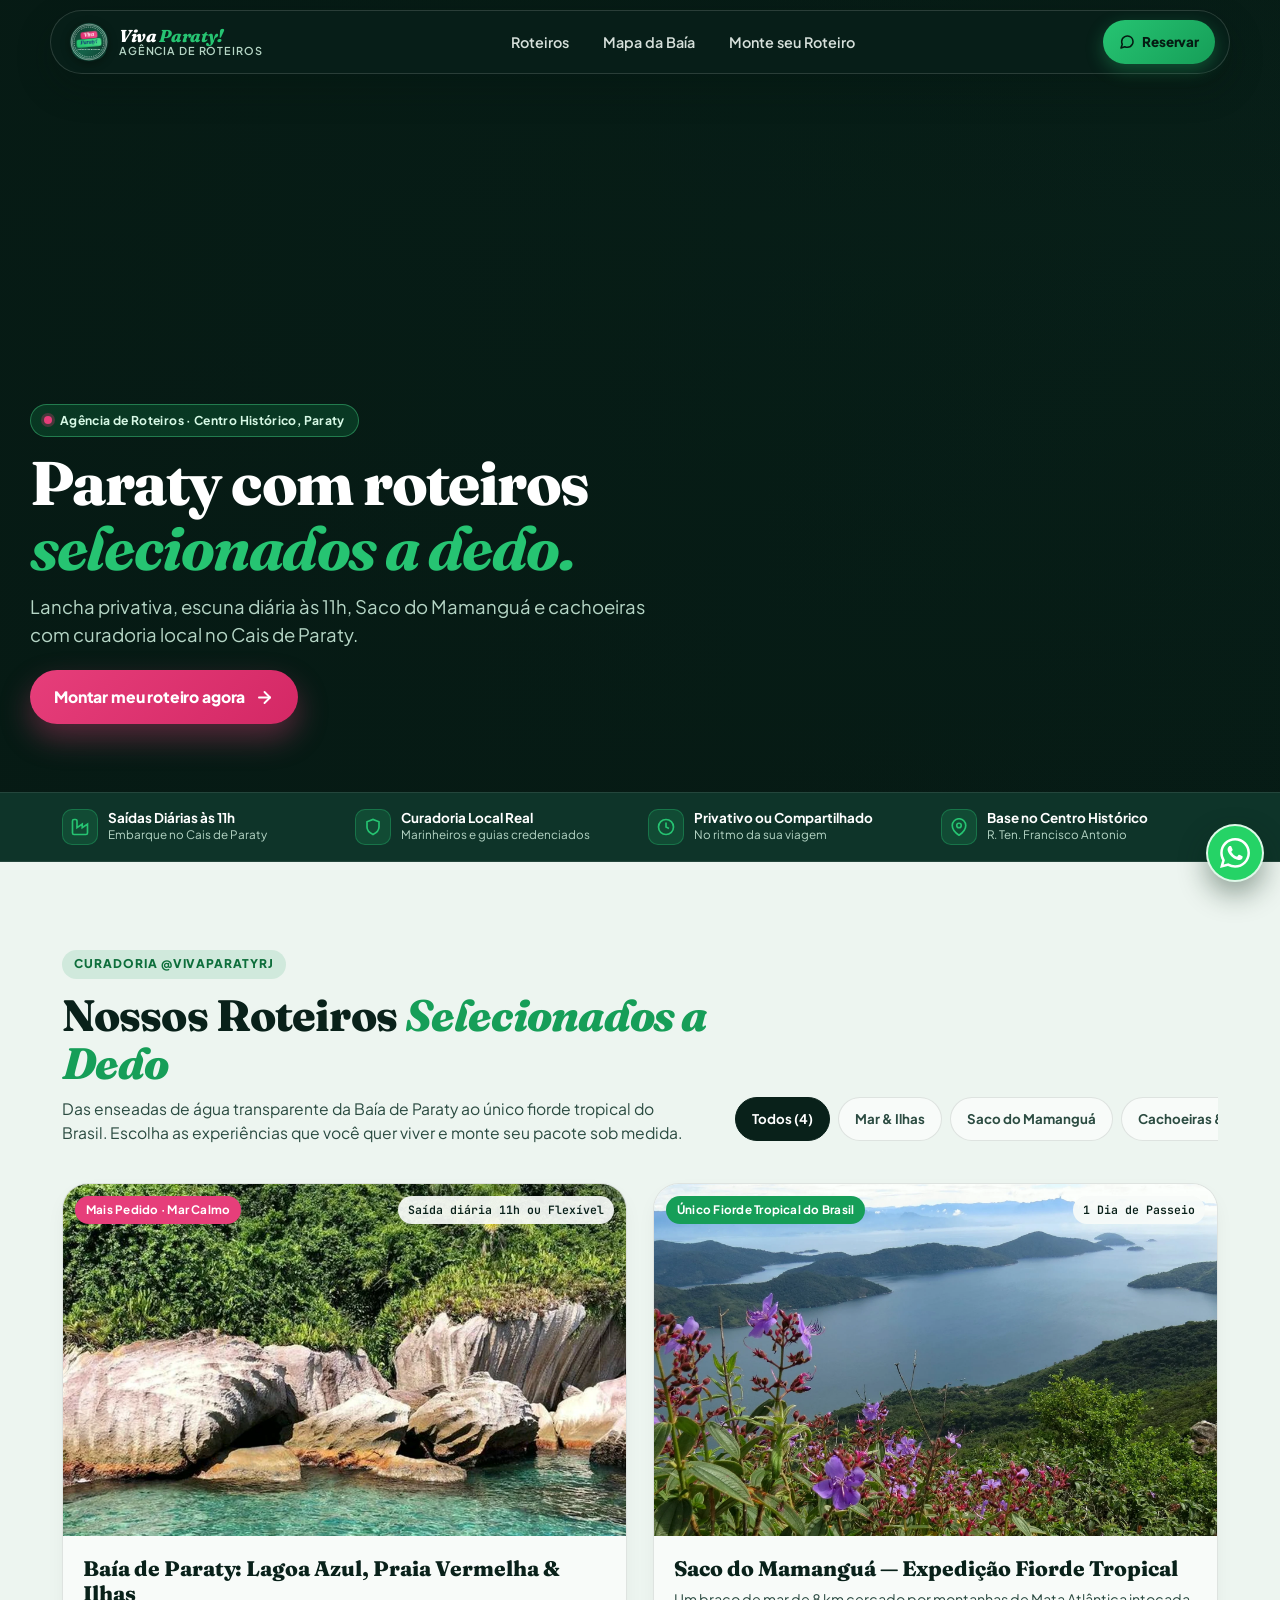
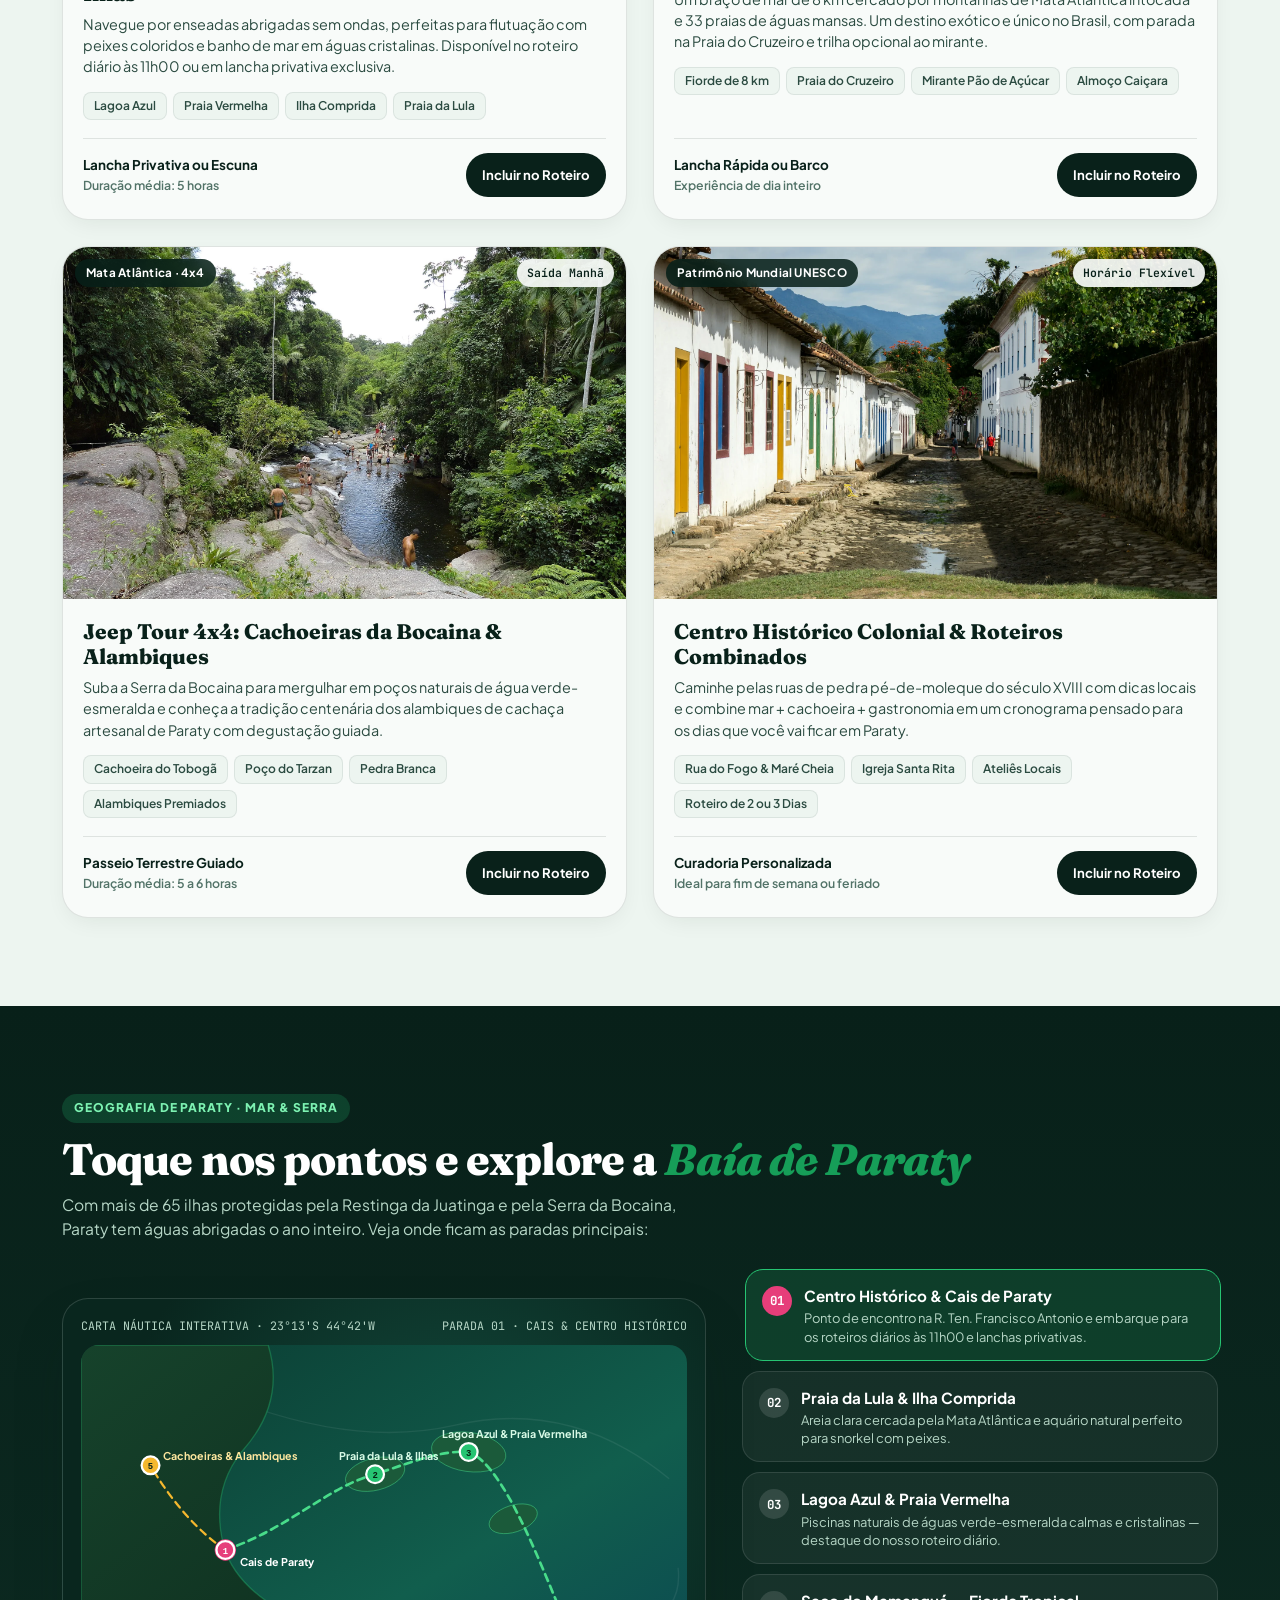
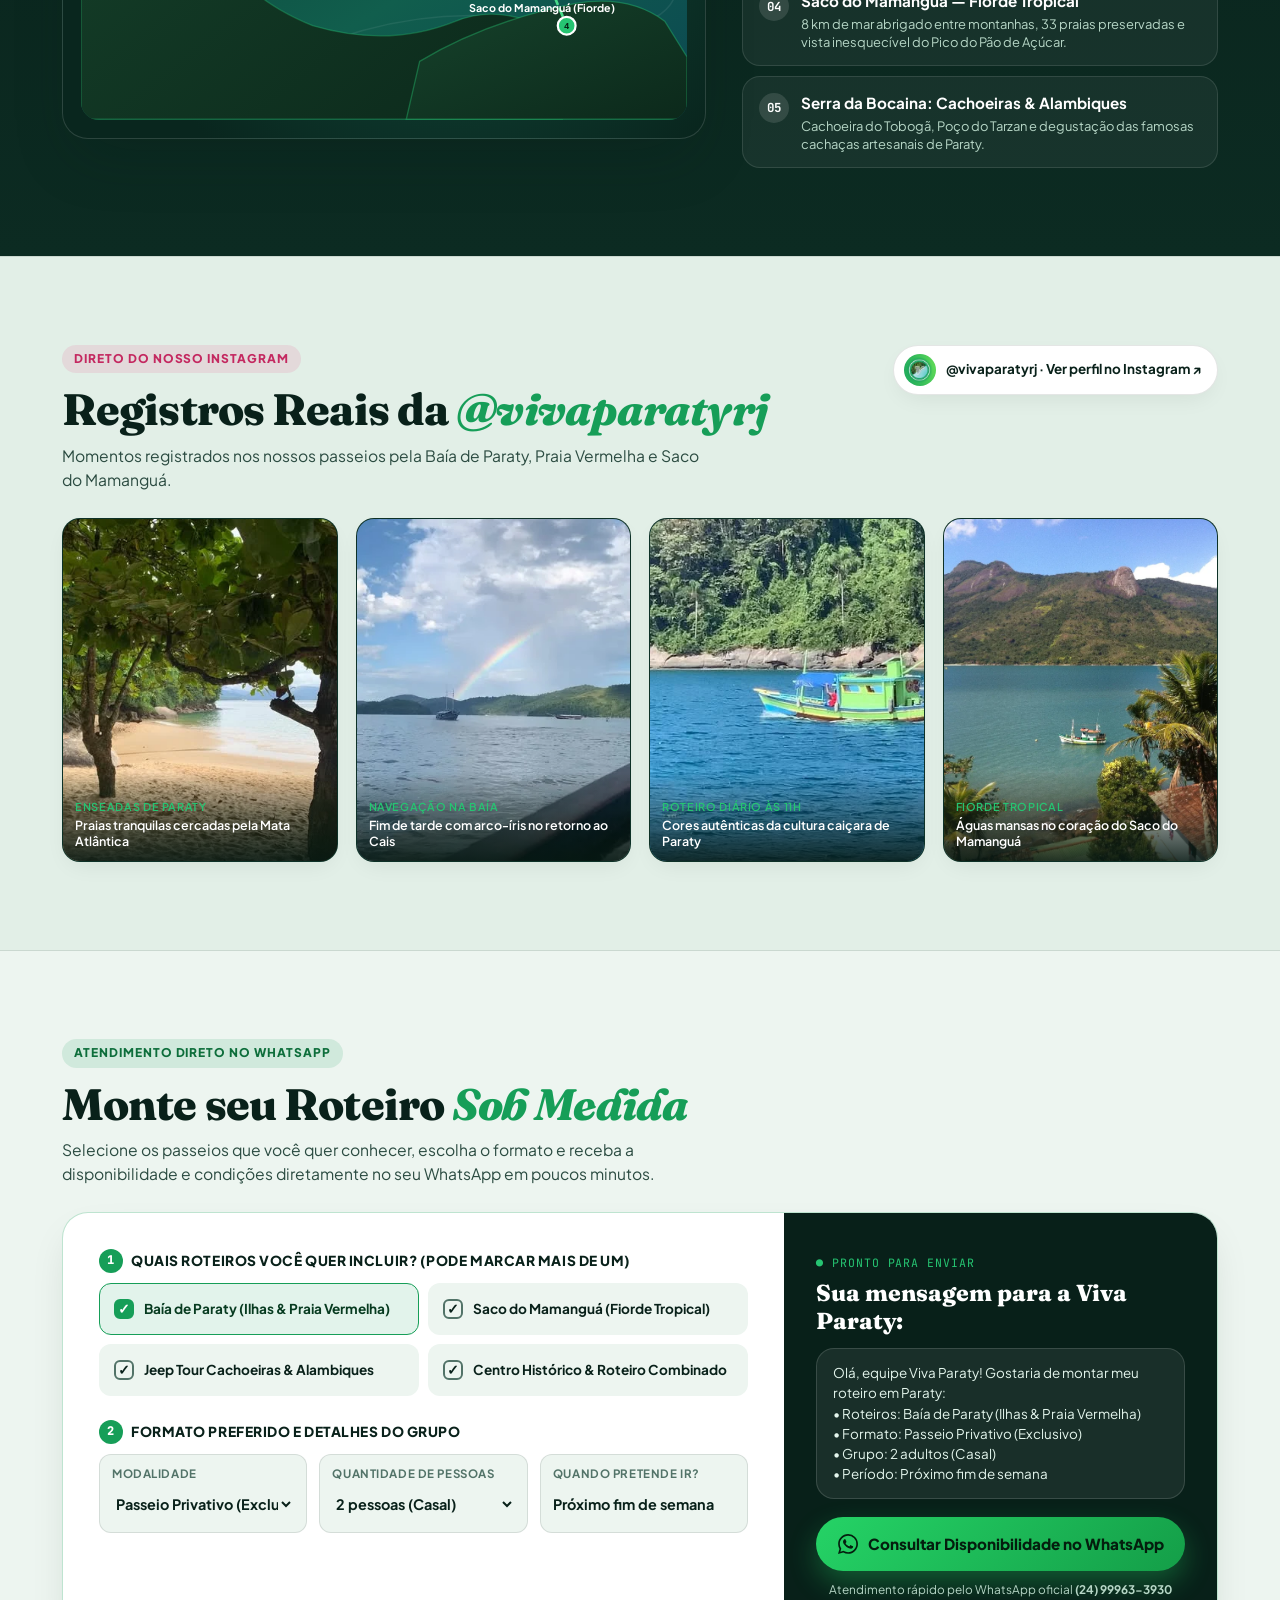
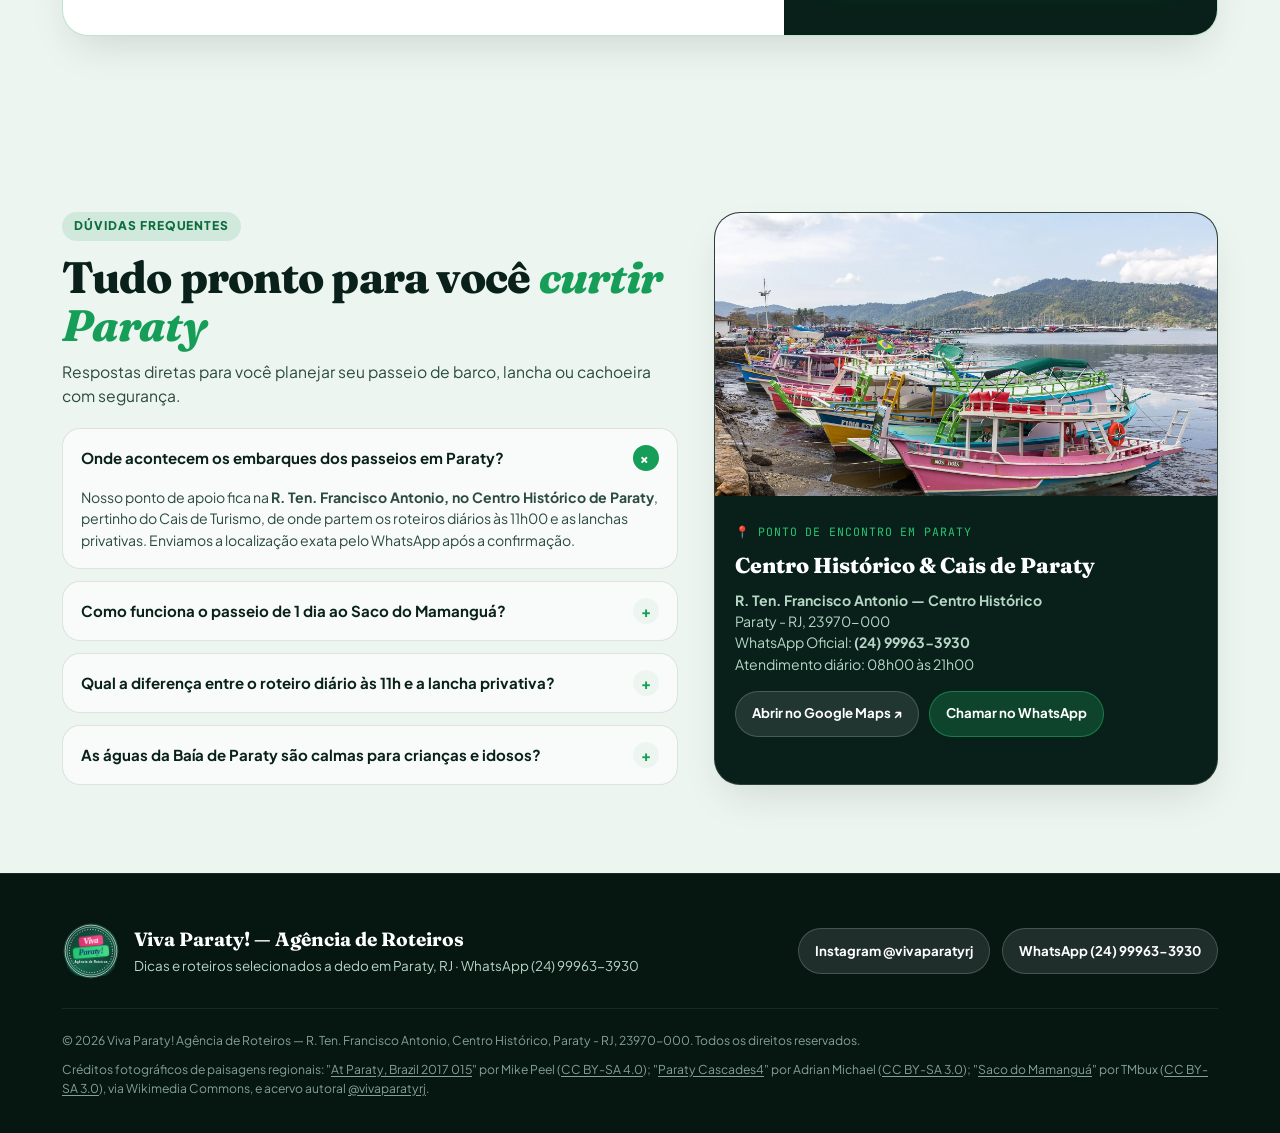
==== index.html @ b5547ebe "feat: site oficial Viva Paraty Agencia de Roteiros mobile-first 4K" ====
<!DOCTYPE html>
<html lang="pt-BR">
<head>
  <meta charset="UTF-8" />
  <meta name="viewport" content="width=device-width, initial-scale=1.0, viewport-fit=cover" />
  <meta name="theme-color" content="#0A241D" />
  <meta name="color-scheme" content="light" />
  <meta name="format-detection" content="telephone=no" />

  <title>Viva Paraty! — Agência de Roteiros Selecionados a Dedo em Paraty, RJ</title>
  <meta name="description" content="Roteiros selecionados a dedo em Paraty, RJ: passeio de lancha privativa e escuna na Lagoa Azul e Praia Vermelha, Saco do Mamanguá (Fiorde Tropical), Cachoeiras & Alambiques e Centro Histórico. Reserve pelo WhatsApp (24) 99963-3930." />
  <meta name="robots" content="index, follow, max-image-preview:large, max-snippet:-1, max-video-preview:-1" />
  <link rel="canonical" href="https://viva-paraty.vercel.app/" />

  <!-- Geo Meta -->
  <meta name="geo.region" content="BR-RJ" />
  <meta name="geo.placename" content="Centro Histórico, Paraty - RJ" />
  <meta name="geo.position" content="-23.2182665;-44.7140914" />
  <meta name="ICBM" content="-23.2182665, -44.7140914" />

  <!-- Open Graph / WhatsApp Preview -->
  <meta property="og:type" content="website" />
  <meta property="og:locale" content="pt_BR" />
  <meta property="og:site_name" content="Viva Paraty! — Agência de Roteiros" />
  <meta property="og:title" content="Viva Paraty! — Roteiros Selecionados a Dedo em Paraty, RJ" />
  <meta property="og:description" content="Passeios de Lancha & Escuna na Baía de Paraty, Saco do Mamanguá (Fiorde Tropical), Cachoeiras & Alambiques e Centro Histórico. Monte seu roteiro pelo WhatsApp (24) 99963-3930." />
  <meta property="og:url" content="https://viva-paraty.vercel.app/" />
  <meta property="og:image" content="https://viva-paraty.vercel.app/img/og-viva-paraty.jpg" />
  <meta property="og:image:width" content="1200" />
  <meta property="og:image:height" content="630" />
  <meta property="og:image:alt" content="Viva Paraty! Agência de Roteiros na Baía de Paraty e Saco do Mamanguá" />

  <!-- Twitter -->
  <meta name="twitter:card" content="summary_large_image" />
  <meta name="twitter:title" content="Viva Paraty! — Agência de Roteiros em Paraty, RJ" />
  <meta name="twitter:description" content="Lancha privativa, escuna diária às 11h, Saco do Mamanguá e Jeep Tour Cachoeiras & Alambiques em Paraty." />
  <meta name="twitter:image" content="https://viva-paraty.vercel.app/img/og-viva-paraty.jpg" />

  <!-- Icons & Manifest -->
  <link rel="icon" type="image/svg+xml" href="img/favicon.svg" />
  <link rel="apple-touch-icon" sizes="180x180" href="img/apple-touch-icon.png" />
  <link rel="manifest" href="site.webmanifest" />

  <!-- Preload Hero Image -->
  <link rel="preload" as="image" href="img/hero-baia-paraty-m.webp" media="(max-width: 768px)" fetchpriority="high" />
  <link rel="preload" as="image" href="img/hero-baia-paraty-4k.webp" media="(min-width: 769px)" fetchpriority="high" />

  <!-- Google Fonts: Fraunces + Plus Jakarta Sans + JetBrains Mono -->
  <link rel="preconnect" href="https://fonts.googleapis.com" />
  <link rel="preconnect" href="https://fonts.gstatic.com" crossorigin />
  <link href="https://fonts.googleapis.com/css2?family=Fraunces:ital,opsz,wght@0,9..144,600;0,9..144,700;0,9..144,800;1,9..144,600;1,9..144,700&family=JetBrains+Mono:wght@500;600&family=Plus+Jakarta+Sans:wght@400;500;600;700;800&display=swap" rel="stylesheet" />

  <!-- Schema.org JSON-LD (@graph) -->
  <script type="application/ld+json">
  {
    "@context": "https://schema.org",
    "@graph": [
      {
        "@type": ["TravelAgency", "LocalBusiness"],
        "@id": "https://viva-paraty.vercel.app/#agency",
        "name": "Viva Paraty! — Agência de Roteiros",
        "alternateName": ["Agência Viva Paraty", "Viva Paraty RJ"],
        "description": "Agência receptiva de turismo em Paraty - RJ com dicas e roteiros selecionados a dedo: passeios de lancha privativa e escuna pela Baía de Paraty (Lagoa Azul, Praia Vermelha, Ilha Comprida, Praia da Lula), Saco do Mamanguá (Fiorde Tropical), Jeep Tour Cachoeiras & Alambiques e Centro Histórico.",
        "url": "https://viva-paraty.vercel.app/",
        "telephone": "+55-24-99963-3930",
        "image": [
          "https://viva-paraty.vercel.app/img/og-viva-paraty.jpg",
          "https://viva-paraty.vercel.app/img/hero-baia-paraty-4k.jpg",
          "https://viva-paraty.vercel.app/img/roteiro-saco-do-mamangua.jpg"
        ],
        "logo": "https://viva-paraty.vercel.app/img/logo-viva-paraty.svg",
        "address": {
          "@type": "PostalAddress",
          "streetAddress": "R. Ten. Francisco Antonio - Centro Histórico",
          "addressLocality": "Paraty",
          "addressRegion": "RJ",
          "postalCode": "23970-000",
          "addressCountry": "BR"
        },
        "geo": {
          "@type": "GeoCoordinates",
          "latitude": -23.2182665,
          "longitude": -44.7140914
        },
        "hasMap": "https://www.google.com/maps/search/?api=1&query=-23.2182665,-44.7140914&query_place_id=ChIJFwX-hSRtnQARQyeLQd-CUfY",
        "sameAs": [
          "https://www.instagram.com/vivaparatyrj/",
          "https://wa.me/5524999633930"
        ],
        "areaServed": {
          "@type": "City",
          "name": "Paraty",
          "containedInPlace": {
            "@type": "State",
            "name": "Rio de Janeiro"
          }
        },
        "openingHoursSpecification": [
          {
            "@type": "OpeningHoursSpecification",
            "dayOfWeek": ["Monday", "Tuesday", "Wednesday", "Thursday", "Friday", "Saturday", "Sunday"],
            "opens": "08:00",
            "closes": "21:00"
          }
        ],
        "contactPoint": {
          "@type": "ContactPoint",
          "telephone": "+55-24-99963-3930",
          "contactType": "reservations",
          "availableLanguage": ["Portuguese", "English", "Spanish"]
        }
      },
      {
        "@type": "ItemList",
        "@id": "https://viva-paraty.vercel.app/#roteiros",
        "name": "Roteiros Selecionados a Dedo em Paraty",
        "itemListElement": [
          {
            "@type": "ListItem",
            "position": 1,
            "item": {
              "@type": "TouristTrip",
              "name": "Baía de Paraty: Ilhas, Lagoa Azul & Praia Vermelha (Lancha ou Escuna)",
              "description": "Passeio náutico pelas águas verde-esmeralda da Baía de Paraty com paradas na Lagoa Azul, Praia Vermelha, Ilha Comprida e Praia da Lula. Opção de roteiro diário às 11h ou lancha privativa.",
              "touristType": ["Casais", "Famílias", "Grupos de Amigos"],
              "provider": { "@id": "https://viva-paraty.vercel.app/#agency" }
            }
          },
          {
            "@type": "ListItem",
            "position": 2,
            "item": {
              "@type": "TouristTrip",
              "name": "Saco do Mamanguá — 1 Dia no Único Fiorde Tropical do Brasil",
              "description": "Expedição de 1 dia pelo Saco do Mamanguá, braço de mar de 8 km cercado pela Mata Atlântica preservada, 33 praias calmas, Praia do Cruzeiro e trilha opcional ao Pico do Pão de Açúcar.",
              "touristType": ["Aventureiros", "Casais", "Amantes da Natureza"],
              "provider": { "@id": "https://viva-paraty.vercel.app/#agency" }
            }
          },
          {
            "@type": "ListItem",
            "position": 3,
            "item": {
              "@type": "TouristTrip",
              "name": "Jeep Tour 4x4: Cachoeiras da Serra da Bocaina & Alambiques",
              "description": "Roteiro terrestre por cachoeiras de águas cristalinas (Tobogã, Poço do Tarzan e Pedra Branca) combinado com degustação de cachaças artesanais premiadas nos alambiques tradicionais de Paraty.",
              "touristType": ["Famílias", "Casais", "Grupos"],
              "provider": { "@id": "https://viva-paraty.vercel.app/#agency" }
            }
          },
          {
            "@type": "ListItem",
            "position": 4,
            "item": {
              "@type": "TouristTrip",
              "name": "Centro Histórico Colonial & Roteiro Combinado Sob Medida",
              "description": "Imersão pelas ruas de pedra pé-de-moleque do século XVIII (Patrimônio Mundial UNESCO) e curadoria personalizada combinando mar, fiorde e cachoeiras durante a sua estadia.",
              "touristType": ["Cultura", "Famílias", "Casais"],
              "provider": { "@id": "https://viva-paraty.vercel.app/#agency" }
            }
          }
        ]
      },
      {
        "@type": "FAQPage",
        "@id": "https://viva-paraty.vercel.app/#faq",
        "mainEntity": [
          {
            "@type": "Question",
            "name": "Onde acontecem os embarques dos passeios em Paraty?",
            "acceptedAnswer": {
              "@type": "Answer",
              "text": "Nosso ponto de apoio fica na R. Ten. Francisco Antonio, no Centro Histórico de Paraty, a poucos passos do Cais de Turismo, de onde partem os passeios diários de escuna (saída às 11h00) e as lanchas privativas."
            }
          },
          {
            "@type": "Question",
            "name": "Como funciona o passeio de 1 dia ao Saco do Mamanguá?",
            "acceptedAnswer": {
              "@type": "Answer",
              "text": "O Saco do Mamanguá é o único fiorde tropical do Brasil, com 8 km de águas abrigadas entre montanhas de Mata Atlântica. Organizamos o roteiro de 1 dia com travessia náutica, paradas para banho em praias de água cristalina e opção de subida guiada ao Mirante do Pico do Pão de Açúcar."
            }
          },
          {
            "@type": "Question",
            "name": "Qual a diferença entre passeio compartilhado e lancha privativa?",
            "acceptedAnswer": {
              "@type": "Answer",
              "text": "No roteiro diário compartilhado (saída às 11h00), você navega com ótimo custo-benefício visitando praias como Praia Vermelha, Lagoa Azul e Praia da Lula. Na lancha privativa, o barco é exclusivo da sua família ou turma, com horário flexível e escolha livre do tempo em cada ilha."
            }
          },
          {
            "@type": "Question",
            "name": "Como faço para montar meu roteiro e reservar com a Viva Paraty?",
            "acceptedAnswer": {
              "@type": "Answer",
              "text": "Basta selecionar os passeios desejados no planejador desta página, indicar se prefere formato privativo ou compartilhado, informar o número de pessoas e enviar direto para nosso WhatsApp oficial (24) 99963-3930."
            }
          }
        ]
      }
    ]
  }
  </script>

  <style>
    :root {
      /* Brand Palette extracted from @vivaparatyrj official identity + Paraty Atlantic Forest & Emerald Bay */
      --bg-mist: #EDF5F0;
      --bg-sand: #E2EFE7;
      --bg-card: #F8FBF9;
      --bg-forest-deep: #082019;
      --bg-forest-mid: #0E3429;
      --bg-bay-navy: #132C68;

      --ink-primary: #09211A;
      --ink-secondary: #2B4B41;
      --ink-muted: #527368;
      --ink-on-dark: #F3FAF6;
      --ink-on-dark-muted: #B6D6C6;

      --viva-emerald: #169E58;
      --viva-emerald-bright: #26C472;
      --viva-emerald-soft: rgba(22, 158, 88, 0.13);
      --viva-magenta: #E63E7A;
      --viva-magenta-dark: #C42860;
      --viva-magenta-soft: rgba(230, 62, 122, 0.12);
      --viva-navy: #153278;
      --viva-gold: #F5B82E;

      --border-soft: rgba(9, 33, 26, 0.11);
      --border-strong: rgba(22, 158, 88, 0.28);
      --border-dark: rgba(255, 255, 255, 0.14);

      --shadow-sm: 0 8px 24px -8px rgba(8, 32, 25, 0.09);
      --shadow-md: 0 18px 42px -12px rgba(8, 32, 25, 0.15);
      --shadow-lg: 0 26px 60px -15px rgba(8, 32, 25, 0.26);

      --radius-sm: 12px;
      --radius-md: 18px;
      --radius-lg: 26px;
      --radius-pill: 999px;

      --font-display: 'Fraunces', Georgia, serif;
      --font-sans: 'Plus Jakarta Sans', -apple-system, BlinkMacSystemFont, sans-serif;
      --font-mono: 'JetBrains Mono', monospace;
    }

    *, *::before, *::after {
      box-sizing: border-box;
      margin: 0;
      padding: 0;
    }

    html {
      scroll-behavior: smooth;
      -webkit-text-size-adjust: 100%;
      overflow-x: hidden;
      background-color: var(--bg-mist);
      color: var(--ink-primary);
      font-family: var(--font-sans);
    }

    body {
      overflow-x: hidden;
      background-color: var(--bg-mist);
      color: var(--ink-primary);
      line-height: 1.55;
      -webkit-font-smoothing: antialiased;
      position: relative;
    }

    img, picture, svg {
      display: block;
      max-width: 100%;
      height: auto;
    }

    a {
      color: inherit;
      text-decoration: none;
    }

    button, input, select {
      font: inherit;
      color: inherit;
      border: none;
      background: none;
    }

    button {
      cursor: pointer;
      touch-action: manipulation;
    }

    .container {
      width: 100%;
      max-width: 1220px;
      margin: 0 auto;
      padding: 0 18px;
    }

    @media (min-width: 768px) {
      .container {
        padding: 0 32px;
      }
    }

    /* ==========================================================================
       TOP NAVBAR (Smart Auto-Hide on Scroll Down)
       ========================================================================== */
    .site-header {
      position: fixed;
      top: 10px;
      left: 0;
      right: 0;
      z-index: 90;
      padding: 0 12px;
      transition: transform 0.36s cubic-bezier(0.22, 1, 0.36, 1), opacity 0.28s ease;
      will-change: transform;
    }

    .site-header.nav-hidden {
      transform: translateY(-150%);
    }

    .nav-bar {
      max-width: 1180px;
      margin: 0 auto;
      height: 60px;
      padding: 0 12px 0 14px;
      border-radius: var(--radius-pill);
      background: rgba(8, 32, 25, 0.90);
      backdrop-filter: blur(14px);
      -webkit-backdrop-filter: blur(14px);
      border: 1px solid rgba(255, 255, 255, 0.14);
      box-shadow: 0 14px 34px rgba(5, 20, 15, 0.28);
      display: flex;
      align-items: center;
      justify-content: space-between;
      gap: 10px;
    }

    .nav-brand {
      display: inline-flex;
      align-items: center;
      gap: 10px;
      min-height: 44px;
      flex-shrink: 0;
    }

    .nav-brand-logo {
      width: 40px;
      height: 40px;
      border-radius: 50%;
      flex-shrink: 0;
      box-shadow: 0 2px 8px rgba(0, 0, 0, 0.3);
    }

    .nav-brand-text {
      display: flex;
      flex-direction: column;
      line-height: 1.05;
    }

    .nav-brand-title {
      font-family: var(--font-display);
      font-weight: 800;
      font-style: italic;
      font-size: 1.08rem;
      color: #FFFFFF;
      letter-spacing: -0.02em;
    }

    .nav-brand-title span {
      color: var(--viva-emerald-bright);
    }

    .nav-brand-sub {
      font-size: 0.68rem;
      font-weight: 600;
      text-transform: uppercase;
      letter-spacing: 0.08em;
      color: var(--ink-on-dark-muted);
    }

    .nav-links {
      display: none;
      align-items: center;
      gap: 26px;
      list-style: none;
    }

    .nav-links a {
      font-size: 0.9rem;
      font-weight: 600;
      color: rgba(243, 250, 246, 0.88);
      padding: 10px 4px;
      min-height: 44px;
      display: inline-flex;
      align-items: center;
      transition: color 0.2s ease;
    }

    .nav-links a:hover {
      color: var(--viva-emerald-bright);
    }

    .nav-cta {
      display: inline-flex;
      align-items: center;
      justify-content: center;
      gap: 7px;
      min-height: 44px;
      padding: 0 16px;
      border-radius: var(--radius-pill);
      background: linear-gradient(135deg, var(--viva-emerald-bright) 0%, var(--viva-emerald) 100%);
      color: #051B12;
      font-weight: 800;
      font-size: 0.84rem;
      letter-spacing: -0.01em;
      white-space: nowrap;
      box-shadow: 0 6px 18px rgba(38, 196, 114, 0.32);
      transition: transform 0.2s ease, box-shadow 0.2s ease;
    }

    .nav-cta:hover {
      transform: translateY(-1px);
      box-shadow: 0 10px 22px rgba(38, 196, 114, 0.44);
    }

    .nav-cta svg {
      width: 16px;
      height: 16px;
      flex-shrink: 0;
    }

    @media (min-width: 820px) {
      .nav-links {
        display: flex;
      }
      .nav-bar {
        height: 64px;
        padding: 0 14px 0 18px;
      }
    }

    /* ==========================================================================
       1ST FOLD — HERO (Mobile: Photo on Top, Clean Text Below | Desktop: Full-Bleed)
       ========================================================================== */
    .hero {
      position: relative;
      background: var(--bg-forest-deep);
      color: var(--ink-on-dark);
      overflow: hidden;
    }

    .hero-media {
      position: relative;
      width: 100%;
      height: 54svh;
      min-height: 330px;
      max-height: 480px;
      overflow: hidden;
    }

    .hero-media picture,
    .hero-media img {
      width: 100%;
      height: 100%;
      object-fit: cover;
      object-position: center 48%;
    }

    /* Subtle gradient transition from photo into deep forest canvas on mobile */
    .hero-media::after {
      content: "";
      position: absolute;
      inset: 0;
      background:
        linear-gradient(180deg, rgba(8, 32, 25, 0.45) 0%, rgba(8, 32, 25, 0.0) 32%, rgba(8, 32, 25, 0.15) 68%, var(--bg-forest-deep) 100%);
      pointer-events: none;
    }

    .hero-body {
      position: relative;
      z-index: 2;
      padding: 6px 0 38px;
      margin-top: -22px;
    }

    .hero-content {
      max-width: 650px;
    }

    .hero-badge {
      display: inline-flex;
      align-items: center;
      gap: 8px;
      padding: 6px 13px;
      border-radius: var(--radius-pill);
      background: rgba(22, 158, 88, 0.22);
      border: 1px solid rgba(72, 220, 138, 0.42);
      color: #D7F9E6;
      font-size: 0.76rem;
      font-weight: 700;
      letter-spacing: 0.03em;
      margin-bottom: 14px;
    }

    .hero-badge-dot {
      width: 8px;
      height: 8px;
      border-radius: 50%;
      background: var(--viva-magenta);
      box-shadow: 0 0 0 3px rgba(230, 62, 122, 0.28);
      flex-shrink: 0;
    }

    .hero-title {
      font-family: var(--font-display);
      font-weight: 800;
      font-size: clamp(2.05rem, 6.2vw, 3.85rem);
      line-height: 1.06;
      letter-spacing: -0.025em;
      color: #FFFFFF;
      margin-bottom: 12px;
    }

    .hero-title em {
      font-style: italic;
      color: var(--viva-emerald-bright);
      font-weight: 700;
    }

    .hero-subtitle {
      font-size: clamp(0.97rem, 2.2vw, 1.16rem);
      color: var(--ink-on-dark-muted);
      line-height: 1.48;
      margin-bottom: 22px;
      max-width: 54ch;
    }

    .hero-actions {
      display: flex;
      flex-wrap: wrap;
      align-items: center;
      gap: 12px;
    }

    .btn-primary {
      display: inline-flex;
      align-items: center;
      justify-content: center;
      gap: 10px;
      min-height: 54px;
      padding: 0 24px;
      border-radius: var(--radius-pill);
      background: linear-gradient(135deg, var(--viva-magenta) 0%, #D42865 100%);
      color: #FFFFFF;
      font-weight: 800;
      font-size: 0.98rem;
      letter-spacing: -0.01em;
      box-shadow: 0 14px 30px rgba(230, 62, 122, 0.36);
      transition: transform 0.22s ease, box-shadow 0.22s ease;
      width: 100%;
    }

    .btn-primary:hover {
      transform: translateY(-2px);
      box-shadow: 0 18px 36px rgba(230, 62, 122, 0.48);
    }

    .btn-primary svg {
      width: 19px;
      height: 19px;
      flex-shrink: 0;
    }

    @media (min-width: 520px) {
      .btn-primary {
        width: auto;
      }
    }

    /* Desktop Full-Bleed Hero */
    @media (min-width: 900px) {
      .hero {
        min-height: 88svh;
        display: flex;
        align-items: flex-end;
      }

      .hero-media {
        position: absolute;
        inset: 0;
        height: 100%;
        max-height: none;
      }

      .hero-media::after {
        background:
          linear-gradient(90deg, rgba(6, 26, 20, 0.88) 0%, rgba(6, 26, 20, 0.62) 45%, rgba(6, 26, 20, 0.14) 100%),
          linear-gradient(180deg, rgba(6, 26, 20, 0.42) 0%, rgba(6, 26, 20, 0.0) 28%, rgba(6, 26, 20, 0.72) 100%);
      }

      .hero-body {
        width: 100%;
        margin-top: 0;
        padding: 130px 0 68px;
      }
    }

    /* ==========================================================================
       QUICK TRUST STRIP (Below Fold)
       ========================================================================== */
    .trust-strip {
      background: var(--bg-forest-mid);
      border-top: 1px solid rgba(255, 255, 255, 0.09);
      border-bottom: 1px solid rgba(255, 255, 255, 0.09);
      padding: 16px 0;
      color: var(--ink-on-dark);
    }

    .trust-grid {
      display: grid;
      grid-template-columns: repeat(2, 1fr);
      gap: 12px 16px;
    }

    @media (min-width: 820px) {
      .trust-grid {
        grid-template-columns: repeat(4, 1fr);
      }
    }

    .trust-item {
      display: flex;
      align-items: center;
      gap: 10px;
    }

    .trust-icon {
      width: 36px;
      height: 36px;
      border-radius: 10px;
      background: rgba(38, 196, 114, 0.16);
      border: 1px solid rgba(38, 196, 114, 0.34);
      color: var(--viva-emerald-bright);
      display: inline-flex;
      align-items: center;
      justify-content: center;
      flex-shrink: 0;
    }

    .trust-icon svg {
      width: 18px;
      height: 18px;
    }

    .trust-text strong {
      display: block;
      font-size: 0.84rem;
      font-weight: 700;
      color: #FFFFFF;
      line-height: 1.2;
    }

    .trust-text span {
      display: block;
      font-size: 0.73rem;
      color: var(--ink-on-dark-muted);
    }

    /* ==========================================================================
       SECTION HEADERS & REUSABLE TYPOGRAPHY
       ========================================================================== */
    .section {
      padding: 58px 0;
      position: relative;
    }

    @media (min-width: 820px) {
      .section {
        padding: 88px 0;
      }
    }

    .section-eyebrow {
      display: inline-flex;
      align-items: center;
      gap: 8px;
      padding: 5px 12px;
      border-radius: var(--radius-pill);
      background: var(--viva-emerald-soft);
      color: #0D6E3B;
      font-size: 0.75rem;
      font-weight: 800;
      text-transform: uppercase;
      letter-spacing: 0.08em;
      margin-bottom: 12px;
    }

    .section-eyebrow.magenta {
      background: var(--viva-magenta-soft);
      color: var(--viva-magenta-dark);
    }

    .section-title {
      font-family: var(--font-display);
      font-weight: 800;
      font-size: clamp(1.75rem, 4.4vw, 2.75rem);
      line-height: 1.1;
      letter-spacing: -0.02em;
      color: var(--ink-primary);
      margin-bottom: 10px;
    }

    .section-title em {
      font-style: italic;
      color: var(--viva-emerald);
    }

    .section-lead {
      font-size: 0.98rem;
      color: var(--ink-secondary);
      max-width: 58ch;
      line-height: 1.52;
    }

    /* ==========================================================================
       ROTEIROS SELECIONADOS A DEDO (4 Core Experiences)
       ========================================================================== */
    .tours-header {
      display: flex;
      flex-direction: column;
      gap: 14px;
      margin-bottom: 28px;
    }

    @media (min-width: 820px) {
      .tours-header {
        flex-direction: row;
        align-items: flex-end;
        justify-content: space-between;
        margin-bottom: 38px;
      }
    }

    .tours-filter-bar {
      display: flex;
      gap: 8px;
      overflow-x: auto;
      padding-bottom: 4px;
      scrollbar-width: none;
    }

    .tours-filter-bar::-webkit-scrollbar {
      display: none;
    }

    .filter-chip {
      min-height: 44px;
      padding: 0 16px;
      border-radius: var(--radius-pill);
      background: var(--bg-card);
      border: 1px solid var(--border-soft);
      font-size: 0.83rem;
      font-weight: 700;
      color: var(--ink-secondary);
      white-space: nowrap;
      transition: all 0.2s ease;
    }

    .filter-chip.active,
    .filter-chip:hover {
      background: var(--ink-primary);
      color: #FFFFFF;
      border-color: var(--ink-primary);
    }

    .tours-grid {
      display: grid;
      grid-template-columns: 1fr;
      gap: 22px;
    }

    @media (min-width: 768px) {
      .tours-grid {
        grid-template-columns: repeat(2, 1fr);
        gap: 26px;
      }
    }

    .tour-card {
      background: var(--bg-card);
      border-radius: var(--radius-lg);
      border: 1px solid var(--border-soft);
      box-shadow: var(--shadow-sm);
      overflow: hidden;
      display: flex;
      flex-direction: column;
      transition: transform 0.28s ease, box-shadow 0.28s ease, border-color 0.28s ease;
    }

    .tour-card:hover {
      transform: translateY(-4px);
      box-shadow: var(--shadow-md);
      border-color: var(--border-strong);
    }

    .tour-media {
      position: relative;
      aspect-ratio: 16 / 10;
      overflow: hidden;
      background: var(--bg-forest-mid);
    }

    .tour-media img {
      width: 100%;
      height: 100%;
      object-fit: cover;
      transition: transform 0.6s cubic-bezier(0.22, 1, 0.36, 1);
    }

    .tour-card:hover .tour-media img {
      transform: scale(1.04);
    }

    .tour-pills {
      position: absolute;
      top: 12px;
      left: 12px;
      right: 12px;
      display: flex;
      justify-content: space-between;
      align-items: center;
      gap: 8px;
      pointer-events: none;
    }

    .tour-tag {
      padding: 5px 11px;
      border-radius: var(--radius-pill);
      background: rgba(8, 32, 25, 0.86);
      backdrop-filter: blur(8px);
      color: #FFFFFF;
      font-size: 0.73rem;
      font-weight: 700;
      letter-spacing: 0.02em;
    }

    .tour-tag.highlight {
      background: var(--viva-magenta);
      color: #FFFFFF;
    }

    .tour-tag.emerald {
      background: var(--viva-emerald);
      color: #FFFFFF;
    }

    .tour-time {
      padding: 5px 10px;
      border-radius: var(--radius-pill);
      background: rgba(248, 251, 249, 0.92);
      color: var(--ink-primary);
      font-family: var(--font-mono);
      font-size: 0.72rem;
      font-weight: 600;
    }

    .tour-content {
      padding: 20px 20px 22px;
      display: flex;
      flex-direction: column;
      flex: 1;
    }

    .tour-title {
      font-family: var(--font-display);
      font-size: 1.32rem;
      font-weight: 800;
      line-height: 1.18;
      color: var(--ink-primary);
      margin-bottom: 8px;
    }

    .tour-desc {
      font-size: 0.9rem;
      color: var(--ink-secondary);
      line-height: 1.48;
      margin-bottom: 14px;
    }

    .tour-stops {
      display: flex;
      flex-wrap: wrap;
      gap: 6px;
      margin-bottom: 18px;
      list-style: none;
    }

    .tour-stops li {
      font-size: 0.75rem;
      font-weight: 600;
      padding: 4px 10px;
      border-radius: 8px;
      background: var(--bg-mist);
      color: var(--ink-secondary);
      border: 1px solid rgba(9, 33, 26, 0.08);
    }

    .tour-footer {
      margin-top: auto;
      padding-top: 14px;
      border-top: 1px solid var(--border-soft);
      display: flex;
      align-items: center;
      justify-content: space-between;
      gap: 10px;
    }

    .tour-meta {
      font-size: 0.77rem;
      color: var(--ink-muted);
      font-weight: 600;
    }

    .tour-meta strong {
      display: block;
      color: var(--ink-primary);
      font-size: 0.84rem;
    }

    .btn-tour-select {
      display: inline-flex;
      align-items: center;
      justify-content: center;
      gap: 7px;
      min-height: 44px;
      padding: 0 16px;
      border-radius: var(--radius-pill);
      background: var(--ink-primary);
      color: #FFFFFF;
      font-size: 0.82rem;
      font-weight: 700;
      transition: background 0.2s ease, transform 0.2s ease;
    }

    .btn-tour-select:hover {
      background: var(--viva-emerald);
      transform: translateY(-1px);
    }

    /* ==========================================================================
       INTERACTIVE PARATY ROUTE MAP ("Onde Vamos Navegar e Explorar")
       ========================================================================== */
    .map-section {
      background: linear-gradient(180deg, var(--bg-forest-deep) 0%, #0C2B22 100%);
      color: var(--ink-on-dark);
      overflow: hidden;
    }

    .map-section .section-title {
      color: #FFFFFF;
    }

    .map-section .section-lead {
      color: var(--ink-on-dark-muted);
    }

    .map-layout {
      display: grid;
      grid-template-columns: 1fr;
      gap: 24px;
      margin-top: 28px;
      align-items: center;
    }

    @media (min-width: 920px) {
      .map-layout {
        grid-template-columns: 1.15fr 0.85fr;
        gap: 36px;
      }
    }

    .bay-map-board {
      position: relative;
      background: radial-gradient(circle at 60% 45%, #134C3E 0%, #09261E 75%);
      border-radius: var(--radius-lg);
      border: 1px solid rgba(255, 255, 255, 0.14);
      padding: 18px;
      box-shadow: var(--shadow-lg);
      overflow: hidden;
    }

    .bay-map-top {
      display: flex;
      justify-content: space-between;
      align-items: center;
      margin-bottom: 10px;
      font-family: var(--font-mono);
      font-size: 0.73rem;
      color: var(--ink-on-dark-muted);
    }

    .bay-svg {
      width: 100%;
      height: auto;
      display: block;
      border-radius: var(--radius-md);
    }

    .map-route-path {
      stroke-dasharray: 8 6;
      animation: dashFlow 18s linear infinite;
    }

    @keyframes dashFlow {
      to {
        stroke-dashoffset: -140;
      }
    }

    .map-pin-group {
      cursor: pointer;
      transition: transform 0.25s ease;
    }

    .map-pin-pulse {
      transform-origin: center;
      animation: pinPulse 2.4s ease-out infinite;
    }

    @keyframes pinPulse {
      0% { r: 8px; opacity: 0.75; }
      100% { r: 22px; opacity: 0; }
    }

    .map-stops-list {
      display: grid;
      grid-template-columns: 1fr;
      gap: 10px;
    }

    .map-stop-btn {
      width: 100%;
      text-align: left;
      padding: 14px 16px;
      border-radius: var(--radius-md);
      background: rgba(255, 255, 255, 0.05);
      border: 1px solid rgba(255, 255, 255, 0.11);
      color: var(--ink-on-dark);
      display: flex;
      align-items: flex-start;
      gap: 12px;
      min-height: 56px;
      transition: all 0.22s ease;
    }

    .map-stop-btn.active,
    .map-stop-btn:hover {
      background: rgba(38, 196, 114, 0.16);
      border-color: var(--viva-emerald-bright);
      transform: translateX(3px);
    }

    .map-stop-num {
      width: 30px;
      height: 30px;
      border-radius: 50%;
      background: rgba(255, 255, 255, 0.12);
      color: #FFFFFF;
      font-family: var(--font-mono);
      font-size: 0.78rem;
      font-weight: 700;
      display: inline-flex;
      align-items: center;
      justify-content: center;
      flex-shrink: 0;
      margin-top: 2px;
    }

    .map-stop-btn.active .map-stop-num {
      background: var(--viva-magenta);
      color: #FFFFFF;
    }

    .map-stop-info strong {
      display: block;
      font-size: 0.95rem;
      font-weight: 700;
      color: #FFFFFF;
      margin-bottom: 2px;
    }

    .map-stop-info span {
      display: block;
      font-size: 0.81rem;
      color: var(--ink-on-dark-muted);
      line-height: 1.4;
    }

    /* ==========================================================================
       REAL INSTAGRAM MOMENTS (@vivaparatyrj)
       ========================================================================== */
    .ig-section {
      background: var(--bg-sand);
      border-top: 1px solid var(--border-soft);
      border-bottom: 1px solid var(--border-soft);
    }

    .ig-header {
      display: flex;
      flex-direction: column;
      gap: 14px;
      margin-bottom: 26px;
    }

    @media (min-width: 768px) {
      .ig-header {
        flex-direction: row;
        align-items: flex-end;
        justify-content: space-between;
      }
    }

    .ig-profile-pill {
      display: inline-flex;
      align-items: center;
      gap: 10px;
      padding: 8px 16px 8px 10px;
      border-radius: var(--radius-pill);
      background: #FFFFFF;
      border: 1px solid var(--border-soft);
      box-shadow: var(--shadow-sm);
      font-size: 0.84rem;
      font-weight: 700;
      color: var(--ink-primary);
      min-height: 46px;
      align-self: flex-start;
    }

    .ig-profile-pill img {
      width: 32px;
      height: 32px;
      border-radius: 50%;
      object-fit: cover;
    }

    .ig-grid {
      display: grid;
      grid-template-columns: repeat(2, 1fr);
      gap: 12px;
    }

    @media (min-width: 820px) {
      .ig-grid {
        grid-template-columns: repeat(4, 1fr);
        gap: 18px;
      }
    }

    .ig-card {
      position: relative;
      border-radius: var(--radius-md);
      overflow: hidden;
      aspect-ratio: 4 / 5;
      background: var(--bg-forest-mid);
      box-shadow: var(--shadow-sm);
      border: 1px solid var(--border-soft);
    }

    .ig-card img {
      width: 100%;
      height: 100%;
      object-fit: cover;
      transition: transform 0.5s ease;
    }

    .ig-card:hover img {
      transform: scale(1.05);
    }

    .ig-caption {
      position: absolute;
      inset: auto 0 0 0;
      padding: 28px 12px 12px;
      background: linear-gradient(180deg, rgba(6, 24, 18, 0) 0%, rgba(6, 24, 18, 0.88) 100%);
      color: #FFFFFF;
      font-size: 0.78rem;
      font-weight: 600;
      line-height: 1.3;
    }

    .ig-caption span {
      display: block;
      font-size: 0.68rem;
      color: var(--viva-emerald-bright);
      text-transform: uppercase;
      letter-spacing: 0.06em;
      margin-bottom: 2px;
    }

    /* ==========================================================================
       INTERACTIVE PLANNER: "MONTE SEU ROTEIRO EM PARATY" (No Fake Prices!)
       ========================================================================== */
    .planner-section {
      background: var(--bg-mist);
    }

    .planner-box {
      background: #FFFFFF;
      border-radius: var(--radius-lg);
      border: 1px solid var(--border-strong);
      box-shadow: var(--shadow-md);
      overflow: hidden;
      display: grid;
      grid-template-columns: 1fr;
    }

    @media (min-width: 920px) {
      .planner-box {
        grid-template-columns: 1.25fr 0.75fr;
      }
    }

    .planner-form {
      padding: 24px 20px;
    }

    @media (min-width: 768px) {
      .planner-form {
        padding: 36px 36px;
      }
    }

    .planner-step {
      margin-bottom: 24px;
    }

    .planner-step:last-child {
      margin-bottom: 0;
    }

    .planner-step-label {
      display: flex;
      align-items: center;
      gap: 8px;
      font-size: 0.86rem;
      font-weight: 800;
      color: var(--ink-primary);
      margin-bottom: 10px;
      text-transform: uppercase;
      letter-spacing: 0.04em;
    }

    .planner-step-num {
      width: 24px;
      height: 24px;
      border-radius: 50%;
      background: var(--viva-emerald);
      color: #FFFFFF;
      font-size: 0.75rem;
      font-family: var(--font-mono);
      display: inline-flex;
      align-items: center;
      justify-content: center;
    }

    .planner-choices {
      display: grid;
      grid-template-columns: 1fr;
      gap: 9px;
    }

    @media (min-width: 560px) {
      .planner-choices {
        grid-template-columns: repeat(2, 1fr);
      }
    }

    .choice-btn {
      display: flex;
      align-items: center;
      gap: 10px;
      min-height: 52px;
      padding: 10px 14px;
      border-radius: var(--radius-sm);
      background: var(--bg-mist);
      border: 1.5px solid transparent;
      text-align: left;
      font-size: 0.85rem;
      font-weight: 700;
      color: var(--ink-primary);
      transition: all 0.18s ease;
    }

    .choice-btn:hover {
      border-color: rgba(22, 158, 88, 0.4);
    }

    .choice-btn.selected {
      background: rgba(22, 158, 88, 0.12);
      border-color: var(--viva-emerald);
      color: #073B20;
    }

    .choice-check {
      width: 20px;
      height: 20px;
      border-radius: 6px;
      border: 2px solid var(--ink-muted);
      display: inline-flex;
      align-items: center;
      justify-content: center;
      flex-shrink: 0;
      transition: all 0.18s ease;
    }

    .choice-btn.selected .choice-check {
      background: var(--viva-emerald);
      border-color: var(--viva-emerald);
      color: #FFFFFF;
    }

    .planner-row-grid {
      display: grid;
      grid-template-columns: 1fr;
      gap: 12px;
    }

    @media (min-width: 560px) {
      .planner-row-grid {
        grid-template-columns: repeat(3, 1fr);
      }
    }

    .field-box {
      background: var(--bg-mist);
      border-radius: var(--radius-sm);
      padding: 10px 12px;
      border: 1px solid var(--border-soft);
    }

    .field-box label {
      display: block;
      font-size: 0.72rem;
      font-weight: 700;
      color: var(--ink-muted);
      text-transform: uppercase;
      letter-spacing: 0.05em;
      margin-bottom: 4px;
    }

    .field-box select,
    .field-box input {
      width: 100%;
      min-height: 36px;
      font-size: 0.9rem;
      font-weight: 700;
      color: var(--ink-primary);
      background: transparent;
      outline: none;
    }

    /* Planner Live Summary Sidebar */
    .planner-summary {
      background: var(--bg-forest-deep);
      color: var(--ink-on-dark);
      padding: 26px 22px;
      display: flex;
      flex-direction: column;
      justify-content: space-between;
    }

    @media (min-width: 768px) {
      .planner-summary {
        padding: 36px 32px;
      }
    }

    .summary-badge {
      display: inline-flex;
      align-items: center;
      gap: 6px;
      font-family: var(--font-mono);
      font-size: 0.72rem;
      color: var(--viva-emerald-bright);
      text-transform: uppercase;
      letter-spacing: 0.08em;
      margin-bottom: 8px;
    }

    .summary-title {
      font-family: var(--font-display);
      font-size: 1.45rem;
      font-weight: 800;
      color: #FFFFFF;
      line-height: 1.18;
      margin-bottom: 14px;
    }

    .wa-preview-bubble {
      background: rgba(255, 255, 255, 0.07);
      border: 1px solid rgba(255, 255, 255, 0.14);
      border-radius: var(--radius-md);
      padding: 14px 16px;
      font-size: 0.84rem;
      color: #E3F5EC;
      line-height: 1.5;
      margin-bottom: 18px;
      white-space: pre-line;
    }

    .btn-wa-send {
      width: 100%;
      min-height: 54px;
      padding: 0 20px;
      border-radius: var(--radius-pill);
      background: linear-gradient(135deg, #25D366 0%, #149E48 100%);
      color: #041E0E;
      font-weight: 800;
      font-size: 0.95rem;
      display: inline-flex;
      align-items: center;
      justify-content: center;
      gap: 10px;
      box-shadow: 0 12px 28px rgba(37, 211, 102, 0.32);
      transition: transform 0.2s ease, box-shadow 0.2s ease;
    }

    .btn-wa-send:hover {
      transform: translateY(-2px);
      box-shadow: 0 16px 34px rgba(37, 211, 102, 0.44);
    }

    .summary-note {
      font-size: 0.74rem;
      color: var(--ink-on-dark-muted);
      text-align: center;
      margin-top: 10px;
    }

    /* ==========================================================================
       FAQ + LOCALIZAÇÃO NO CENTRO HISTÓRICO
       ========================================================================== */
    .faq-loc-grid {
      display: grid;
      grid-template-columns: 1fr;
      gap: 28px;
    }

    @media (min-width: 900px) {
      .faq-loc-grid {
        grid-template-columns: 1.1fr 0.9fr;
        gap: 36px;
      }
    }

    .faq-list {
      display: flex;
      flex-direction: column;
      gap: 12px;
      margin-top: 20px;
    }

    .faq-item {
      background: var(--bg-card);
      border-radius: var(--radius-md);
      border: 1px solid var(--border-soft);
      overflow: hidden;
    }

    .faq-item summary {
      list-style: none;
      cursor: pointer;
      padding: 16px 18px;
      font-weight: 700;
      font-size: 0.94rem;
      color: var(--ink-primary);
      display: flex;
      align-items: center;
      justify-content: space-between;
      gap: 12px;
      min-height: 54px;
    }

    .faq-item summary::-webkit-details-marker {
      display: none;
    }

    .faq-plus {
      width: 26px;
      height: 26px;
      border-radius: 50%;
      background: var(--bg-mist);
      color: var(--viva-emerald);
      display: inline-flex;
      align-items: center;
      justify-content: center;
      font-weight: 800;
      flex-shrink: 0;
      transition: transform 0.22s ease;
    }

    .faq-item[open] .faq-plus {
      transform: rotate(45deg);
      background: var(--viva-emerald);
      color: #FFFFFF;
    }

    .faq-answer {
      padding: 0 18px 16px;
      font-size: 0.88rem;
      color: var(--ink-secondary);
      line-height: 1.55;
    }

    .loc-card {
      background: var(--bg-forest-deep);
      color: var(--ink-on-dark);
      border-radius: var(--radius-lg);
      overflow: hidden;
      border: 1px solid var(--border-dark);
      box-shadow: var(--shadow-md);
      display: flex;
      flex-direction: column;
    }

    .loc-card-photo {
      aspect-ratio: 16 / 9;
      overflow: hidden;
      position: relative;
    }

    .loc-card-photo img {
      width: 100%;
      height: 100%;
      object-fit: cover;
    }

    .loc-card-body {
      padding: 22px 20px 24px;
    }

    .loc-card-body h3 {
      font-family: var(--font-display);
      font-size: 1.35rem;
      font-weight: 800;
      color: #FFFFFF;
      margin-bottom: 8px;
    }

    .loc-address {
      font-size: 0.88rem;
      color: var(--ink-on-dark-muted);
      margin-bottom: 16px;
      line-height: 1.5;
    }

    .loc-actions {
      display: flex;
      flex-wrap: wrap;
      gap: 10px;
    }

    .btn-loc {
      display: inline-flex;
      align-items: center;
      justify-content: center;
      gap: 8px;
      min-height: 46px;
      padding: 0 16px;
      border-radius: var(--radius-pill);
      background: rgba(255, 255, 255, 0.1);
      border: 1px solid rgba(255, 255, 255, 0.18);
      color: #FFFFFF;
      font-size: 0.83rem;
      font-weight: 700;
      transition: background 0.2s ease;
    }

    .btn-loc:hover {
      background: rgba(255, 255, 255, 0.2);
    }

    /* ==========================================================================
       FOOTER
       ========================================================================== */
    .site-footer {
      background: #061712;
      color: var(--ink-on-dark-muted);
      padding: 48px 0 36px;
      border-top: 1px solid rgba(255, 255, 255, 0.08);
      font-size: 0.84rem;
    }

    .footer-top {
      display: flex;
      flex-direction: column;
      gap: 24px;
      padding-bottom: 28px;
      border-bottom: 1px solid rgba(255, 255, 255, 0.08);
    }

    @media (min-width: 768px) {
      .footer-top {
        flex-direction: row;
        align-items: center;
        justify-content: space-between;
      }
    }

    .footer-brand {
      display: flex;
      align-items: center;
      gap: 14px;
    }

    .footer-brand img {
      width: 58px;
      height: 58px;
      border-radius: 50%;
    }

    .footer-brand h4 {
      font-family: var(--font-display);
      font-size: 1.2rem;
      color: #FFFFFF;
      margin-bottom: 2px;
    }

    .footer-bottom {
      padding-top: 22px;
      display: flex;
      flex-direction: column;
      gap: 10px;
      font-size: 0.76rem;
      color: rgba(182, 214, 198, 0.72);
    }

    .footer-bottom a {
      text-decoration: underline;
      text-underline-offset: 2px;
    }

    /* ==========================================================================
       FLOATING WHATSAPP BUTTON (Round 58x58px Icon Only — Standing Rule)
       ========================================================================== */
    .wa-float {
      position: fixed;
      right: 16px;
      bottom: 18px;
      z-index: 95;
      width: 58px;
      height: 58px;
      border-radius: 50%;
      background: #25D366;
      color: #FFFFFF;
      display: flex;
      align-items: center;
      justify-content: center;
      box-shadow: 0 12px 28px rgba(10, 40, 22, 0.42);
      border: 2px solid rgba(255, 255, 255, 0.85);
      transition: transform 0.22s ease, box-shadow 0.22s ease;
    }

    .wa-float:hover {
      transform: scale(1.06) translateY(-2px);
      box-shadow: 0 16px 34px rgba(37, 211, 102, 0.55);
    }

    .wa-float svg {
      width: 30px;
      height: 30px;
      fill: currentColor;
    }
  </style>
</head>
<body>

  <!-- TOP NAVBAR (Auto-hides on scroll down, returns on scroll up) -->
  <header class="site-header" id="siteHeader">
    <nav class="nav-bar" aria-label="Navegação principal">
      <a href="#topo" class="nav-brand" aria-label="Viva Paraty! Início">
        <img src="img/logo-viva-paraty.svg" alt="Logo Viva Paraty! Agência de Roteiros" class="nav-brand-logo" width="40" height="40" />
        <div class="nav-brand-text">
          <span class="nav-brand-title">Viva <span>Paraty!</span></span>
          <span class="nav-brand-sub">Agência de Roteiros</span>
        </div>
      </a>

      <ul class="nav-links">
        <li><a href="#roteiros">Roteiros</a></li>
        <li><a href="#mapa-baia">Mapa da Baía</a></li>
        <li><a href="#monte-roteiro">Monte seu Roteiro</a></li>
      </ul>

      <a href="#monte-roteiro" class="nav-cta">
        <svg viewBox="0 0 24 24" fill="none" stroke="currentColor" stroke-width="2.3" stroke-linecap="round" stroke-linejoin="round" aria-hidden="true">
          <path d="M21 11.5a8.38 8.38 0 0 1-.9 3.8 8.5 8.5 0 0 1-7.6 4.7 8.38 8.38 0 0 1-3.8-.9L3 21l1.9-5.7a8.38 8.38 0 0 1-.9-3.8 8.5 8.5 0 0 1 4.7-7.6 8.38 8.38 0 0 1 3.8-.9h.5a8.48 8.48 0 0 1 8 8v.5z"/>
        </svg>
        <span>Reservar</span>
      </a>
    </nav>
  </header>

  <main id="topo">
    <!-- 1ST FOLD — HERO -->
    <section class="hero" aria-label="Destaque Viva Paraty">
      <div class="hero-media">
        <picture>
          <source media="(max-width: 768px)" srcset="img/hero-baia-paraty-m.webp" type="image/webp" />
          <source media="(min-width: 769px)" srcset="img/hero-baia-paraty-4k.webp" type="image/webp" />
          <img
            src="img/hero-baia-paraty-4k.jpg"
            alt="Ilhas e águas verde-esmeralda cristalinas da Baía de Paraty nos roteiros da Agência Viva Paraty"
            width="3840"
            height="2560"
            fetchpriority="high"
            decoding="async"
          />
        </picture>
      </div>

      <div class="container hero-body">
        <div class="hero-content">
          <div class="hero-badge">
            <span class="hero-badge-dot" aria-hidden="true"></span>
            <span>Agência de Roteiros · Centro Histórico, Paraty</span>
          </div>

          <h1 class="hero-title">
            Paraty com roteiros <em>selecionados a dedo.</em>
          </h1>

          <p class="hero-subtitle">
            Lancha privativa, escuna diária às 11h, Saco do Mamanguá e cachoeiras com curadoria local no Cais de Paraty.
          </p>

          <div class="hero-actions">
            <a href="#monte-roteiro" class="btn-primary">
              <span>Montar meu roteiro agora</span>
              <svg viewBox="0 0 24 24" fill="none" stroke="currentColor" stroke-width="2.4" stroke-linecap="round" stroke-linejoin="round" aria-hidden="true">
                <line x1="5" y1="12" x2="19" y2="12"></line>
                <polyline points="12 5 19 12 12 19"></polyline>
              </svg>
            </a>
          </div>
        </div>
      </div>
    </section>

    <!-- TRUST STRIP -->
    <section class="trust-strip" aria-label="Diferenciais da Agência Viva Paraty">
      <div class="container">
        <div class="trust-grid">
          <div class="trust-item">
            <span class="trust-icon" aria-hidden="true">
              <svg viewBox="0 0 24 24" fill="none" stroke="currentColor" stroke-width="2.2"><path d="M2 20a2 2 0 0 0 2 2h16a2 2 0 0 0 2-2V8l-7 5V8l-7 5V4a2 2 0 0 0-2-2H4a2 2 0 0 0-2 2Z"/></svg>
            </span>
            <div class="trust-text">
              <strong>Saídas Diárias às 11h</strong>
              <span>Embarque no Cais de Paraty</span>
            </div>
          </div>

          <div class="trust-item">
            <span class="trust-icon" aria-hidden="true">
              <svg viewBox="0 0 24 24" fill="none" stroke="currentColor" stroke-width="2.2"><path d="M12 22s8-4 8-10V5l-8-3-8 3v7c0 6 8 10 8 10z"/></svg>
            </span>
            <div class="trust-text">
              <strong>Curadoria Local Real</strong>
              <span>Marinheiros e guias credenciados</span>
            </div>
          </div>

          <div class="trust-item">
            <span class="trust-icon" aria-hidden="true">
              <svg viewBox="0 0 24 24" fill="none" stroke="currentColor" stroke-width="2.2"><circle cx="12" cy="12" r="10"/><polyline points="12 6 12 12 16 14"/></svg>
            </span>
            <div class="trust-text">
              <strong>Privativo ou Compartilhado</strong>
              <span>No ritmo da sua viagem</span>
            </div>
          </div>

          <div class="trust-item">
            <span class="trust-icon" aria-hidden="true">
              <svg viewBox="0 0 24 24" fill="none" stroke="currentColor" stroke-width="2.2"><path d="M21 10c0 7-9 13-9 13s-9-6-9-13a9 9 0 0 1 18 0z"/><circle cx="12" cy="10" r="3"/></svg>
            </span>
            <div class="trust-text">
              <strong>Base no Centro Histórico</strong>
              <span>R. Ten. Francisco Antonio</span>
            </div>
          </div>
        </div>
      </div>
    </section>

    <!-- ROTEIROS SELECIONADOS A DEDO -->
    <section class="section" id="roteiros" aria-labelledby="roteiros-heading">
      <div class="container">
        <div class="tours-header">
          <div>
            <span class="section-eyebrow">Curadoria @vivaparatyrj</span>
            <h2 class="section-title" id="roteiros-heading">
              Nossos Roteiros <em>Selecionados a Dedo</em>
            </h2>
            <p class="section-lead">
              Das enseadas de água transparente da Baía de Paraty ao único fiorde tropical do Brasil. Escolha as experiências que você quer viver e monte seu pacote sob medida.
            </p>
          </div>

          <div class="tours-filter-bar" role="tablist" aria-label="Filtrar roteiros por estilo">
            <button type="button" class="filter-chip active" data-filter="todos">Todos (4)</button>
            <button type="button" class="filter-chip" data-filter="mar">Mar & Ilhas</button>
            <button type="button" class="filter-chip" data-filter="fiorde">Saco do Mamanguá</button>
            <button type="button" class="filter-chip" data-filter="terra">Cachoeiras & Cultura</button>
          </div>
        </div>

        <div class="tours-grid" id="toursGrid">
          <!-- ROTEIRO 1: Baía de Paraty -->
          <article class="tour-card" data-category="mar">
            <div class="tour-media">
              <picture>
                <source media="(max-width: 768px)" srcset="img/roteiro-lagoa-azul-ilhas-m.webp" type="image/webp" />
                <source media="(min-width: 769px)" srcset="img/roteiro-lagoa-azul-ilhas.webp" type="image/webp" />
                <img
                  src="img/roteiro-lagoa-azul-ilhas.jpg"
                  alt="Águas verde-esmeralda transparentes na Lagoa Azul e Praia da Lula na Baía de Paraty"
                  width="1920"
                  height="1440"
                  loading="lazy"
                  decoding="async"
                />
              </picture>
              <div class="tour-pills">
                <span class="tour-tag highlight">Mais Pedido · Mar Calmo</span>
                <span class="tour-time">Saída diária 11h ou Flexível</span>
              </div>
            </div>
            <div class="tour-content">
              <h3 class="tour-title">Baía de Paraty: Lagoa Azul, Praia Vermelha & Ilhas</h3>
              <p class="tour-desc">
                Navegue por enseadas abrigadas sem ondas, perfeitas para flutuação com peixes coloridos e banho de mar em águas cristalinas. Disponível no roteiro diário às 11h00 ou em lancha privativa exclusiva.
              </p>
              <ul class="tour-stops" aria-label="Paradas do roteiro">
                <li>Lagoa Azul</li>
                <li>Praia Vermelha</li>
                <li>Ilha Comprida</li>
                <li>Praia da Lula</li>
              </ul>
              <div class="tour-footer">
                <div class="tour-meta">
                  <strong>Lancha Privativa ou Escuna</strong>
                  <span>Duração média: 5 horas</span>
                </div>
                <button type="button" class="btn-tour-select" data-select-tour="Baía de Paraty (Ilhas & Praia Vermelha)">
                  <span>Incluir no Roteiro</span>
                </button>
              </div>
            </div>
          </article>

          <!-- ROTEIRO 2: Saco do Mamanguá -->
          <article class="tour-card" data-category="fiorde">
            <div class="tour-media">
              <picture>
                <source media="(max-width: 768px)" srcset="img/roteiro-saco-do-mamangua-m.webp" type="image/webp" />
                <source media="(min-width: 769px)" srcset="img/roteiro-saco-do-mamangua.webp" type="image/webp" />
                <img
                  src="img/roteiro-saco-do-mamangua.jpg"
                  alt="Vista panorâmica do Saco do Mamanguá, o único fiorde tropical do Brasil em Paraty"
                  width="1920"
                  height="1200"
                  loading="lazy"
                  decoding="async"
                />
              </picture>
              <div class="tour-pills">
                <span class="tour-tag emerald">Único Fiorde Tropical do Brasil</span>
                <span class="tour-time">1 Dia de Passeio</span>
              </div>
            </div>
            <div class="tour-content">
              <h3 class="tour-title">Saco do Mamanguá — Expedição Fiorde Tropical</h3>
              <p class="tour-desc">
                Um braço de mar de 8 km cercado por montanhas de Mata Atlântica intocada e 33 praias de águas mansas. Um destino exótico e único no Brasil, com parada na Praia do Cruzeiro e trilha opcional ao mirante.
              </p>
              <ul class="tour-stops" aria-label="Paradas do roteiro">
                <li>Fiorde de 8 km</li>
                <li>Praia do Cruzeiro</li>
                <li>Mirante Pão de Açúcar</li>
                <li>Almoço Caiçara</li>
              </ul>
              <div class="tour-footer">
                <div class="tour-meta">
                  <strong>Lancha Rápida ou Barco</strong>
                  <span>Experiência de dia inteiro</span>
                </div>
                <button type="button" class="btn-tour-select" data-select-tour="Saco do Mamanguá (Fiorde Tropical)">
                  <span>Incluir no Roteiro</span>
                </button>
              </div>
            </div>
          </article>

          <!-- ROTEIRO 3: Jeep Tour Cachoeiras & Alambiques -->
          <article class="tour-card" data-category="terra">
            <div class="tour-media">
              <picture>
                <source media="(max-width: 768px)" srcset="img/roteiro-cachoeiras-alambiques-m.webp" type="image/webp" />
                <source media="(min-width: 769px)" srcset="img/roteiro-cachoeiras-alambiques.webp" type="image/webp" />
                <img
                  src="img/roteiro-cachoeiras-alambiques.jpg"
                  alt="Cachoeira de águas cristalinas cercada pela Mata Atlântica na Serra da Bocaina em Paraty"
                  width="1920"
                  height="1440"
                  loading="lazy"
                  decoding="async"
                />
              </picture>
              <div class="tour-pills">
                <span class="tour-tag">Mata Atlântica · 4x4</span>
                <span class="tour-time">Saída Manhã</span>
              </div>
            </div>
            <div class="tour-content">
              <h3 class="tour-title">Jeep Tour 4x4: Cachoeiras da Bocaina & Alambiques</h3>
              <p class="tour-desc">
                Suba a Serra da Bocaina para mergulhar em poços naturais de água verde-esmeralda e conheça a tradição centenária dos alambiques de cachaça artesanal de Paraty com degustação guiada.
              </p>
              <ul class="tour-stops" aria-label="Paradas do roteiro">
                <li>Cachoeira do Tobogã</li>
                <li>Poço do Tarzan</li>
                <li>Pedra Branca</li>
                <li>Alambiques Premiados</li>
              </ul>
              <div class="tour-footer">
                <div class="tour-meta">
                  <strong>Passeio Terrestre Guiado</strong>
                  <span>Duração média: 5 a 6 horas</span>
                </div>
                <button type="button" class="btn-tour-select" data-select-tour="Jeep Tour Cachoeiras & Alambiques">
                  <span>Incluir no Roteiro</span>
                </button>
              </div>
            </div>
          </article>

          <!-- ROTEIRO 4: Centro Histórico Colonial & Roteiro Sob Medida -->
          <article class="tour-card" data-category="terra">
            <div class="tour-media">
              <picture>
                <source media="(max-width: 768px)" srcset="img/roteiro-centro-historico-m.webp" type="image/webp" />
                <source media="(min-width: 769px)" srcset="img/roteiro-centro-historico.webp" type="image/webp" />
                <img
                  src="img/roteiro-centro-historico.jpg"
                  alt="Casario colonial histórico com portas coloridas e calçamento pé-de-moleque no Centro Histórico de Paraty"
                  width="1920"
                  height="1280"
                  loading="lazy"
                  decoding="async"
                />
              </picture>
              <div class="tour-pills">
                <span class="tour-tag">Patrimônio Mundial UNESCO</span>
                <span class="tour-time">Horário Flexível</span>
              </div>
            </div>
            <div class="tour-content">
              <h3 class="tour-title">Centro Histórico Colonial & Roteiros Combinados</h3>
              <p class="tour-desc">
                Caminhe pelas ruas de pedra pé-de-moleque do século XVIII com dicas locais e combine mar + cachoeira + gastronomia em um cronograma pensado para os dias que você vai ficar em Paraty.
              </p>
              <ul class="tour-stops" aria-label="Paradas do roteiro">
                <li>Rua do Fogo & Maré Cheia</li>
                <li>Igreja Santa Rita</li>
                <li>Ateliês Locais</li>
                <li>Roteiro de 2 ou 3 Dias</li>
              </ul>
              <div class="tour-footer">
                <div class="tour-meta">
                  <strong>Curadoria Personalizada</strong>
                  <span>Ideal para fim de semana ou feriado</span>
                </div>
                <button type="button" class="btn-tour-select" data-select-tour="Centro Histórico & Roteiro Combinado">
                  <span>Incluir no Roteiro</span>
                </button>
              </div>
            </div>
          </article>
        </div>
      </div>
    </section>

    <!-- INTERACTIVE MAP OF PARATY BAY & ROUTES -->
    <section class="section map-section" id="mapa-baia" aria-labelledby="mapa-heading">
      <div class="container">
        <span class="section-eyebrow" style="background: rgba(38,196,114,0.2); color: #8MF5BA; color: #7DF2B2;">Geografia de Paraty · Mar & Serra</span>
        <h2 class="section-title" id="mapa-heading">
          Toque nos pontos e explore a <em>Baía de Paraty</em>
        </h2>
        <p class="section-lead">
          Com mais de 65 ilhas protegidas pela Restinga da Juatinga e pela Serra da Bocaina, Paraty tem águas abrigadas o ano inteiro. Veja onde ficam as paradas principais:
        </p>

        <div class="map-layout">
          <div class="bay-map-board">
            <div class="bay-map-top">
              <span>CARTA NÁUTICA INTERATIVA · 23°13'S 44°42'W</span>
              <span id="mapActiveCoord">PARADA 01 · CAIS & CENTRO HISTÓRICO</span>
            </div>

            <svg class="bay-svg" viewBox="0 0 680 420" role="img" aria-label="Mapa ilustrado das paradas de passeio em Paraty">
              <defs>
                <linearGradient id="seaGrad" x1="0%" y1="0%" x2="100%" y2="100%">
                  <stop offset="0%" stop-color="#0B3B31"/>
                  <stop offset="60%" stop-color="#115E4D"/>
                  <stop offset="100%" stop-color="#0B4752"/>
                </linearGradient>
                <linearGradient id="landGrad" x1="0%" y1="0%" x2="100%" y2="100%">
                  <stop offset="0%" stop-color="#16422B"/>
                  <stop offset="100%" stop-color="#0C291B"/>
                </linearGradient>
              </defs>

              <!-- Bay Water Background -->
              <rect width="680" height="420" rx="14" fill="url(#seaGrad)" />

              <!-- Subtle Nautical Depth Contours -->
              <path d="M 120 40 Q 290 120 420 90 T 660 150" fill="none" stroke="rgba(255,255,255,0.07)" stroke-width="1.5"/>
              <path d="M 160 390 Q 340 280 510 310 T 670 250" fill="none" stroke="rgba(255,255,255,0.07)" stroke-width="1.5"/>

              <!-- Mainland Coastline Left (Serra da Bocaina + Centro Histórico) -->
              <path d="M 0 0 L 210 0 Q 230 65 180 120 Q 145 165 160 225 Q 175 280 260 315 Q 345 340 420 310 Q 470 290 525 320 L 540 420 L 0 420 Z" fill="url(#landGrad)" stroke="#26C472" stroke-opacity="0.35" stroke-width="1.5"/>

              <!-- Saco do Mamanguá Peninsula (Bottom Right) -->
              <path d="M 380 355 Q 455 310 555 290 Q 615 280 655 310 L 680 350 L 680 420 L 365 420 Z" fill="url(#landGrad)" stroke="#26C472" stroke-opacity="0.4" stroke-width="1.5"/>

              <!-- Islands in Paraty Bay -->
              <ellipse cx="330" cy="145" rx="34" ry="18" transform="rotate(-14 330 145)" fill="#1B5A3A" stroke="#48DC8A" stroke-opacity="0.5"/>
              <ellipse cx="435" cy="120" rx="42" ry="22" transform="rotate(8 435 120)" fill="#1B5A3A" stroke="#48DC8A" stroke-opacity="0.5"/>
              <ellipse cx="485" cy="195" rx="28" ry="15" transform="rotate(-18 485 195)" fill="#1B5A3A" stroke="#48DC8A" stroke-opacity="0.5"/>

              <!-- Dotted Navigation Route -->
              <path class="map-route-path" d="M 162 230 C 235 205, 275 160, 330 145 C 375 130, 405 118, 435 120 C 475 135, 515 245, 545 315" fill="none" stroke="#48DC8A" stroke-width="3" stroke-linecap="round"/>
              <path class="map-route-path" d="M 162 230 C 125 205, 95 165, 78 135" fill="none" stroke="#F5B82E" stroke-width="2.5" stroke-linecap="round"/>

              <!-- PIN 1: Cais & Centro Histórico -->
              <g class="map-pin-group" data-pin="0" transform="translate(162, 230)">
                <circle class="map-pin-pulse" cx="0" cy="0" r="12" fill="#E63E7A"/>
                <circle cx="0" cy="0" r="10" fill="#E63E7A" stroke="#FFFFFF" stroke-width="2.5"/>
                <text x="0" y="4" text-anchor="middle" fill="#FFFFFF" font-size="10" font-weight="800" font-family="monospace">1</text>
                <text x="16" y="18" fill="#FFFFFF" font-size="12" font-weight="700">Cais de Paraty</text>
              </g>

              <!-- PIN 2: Praia da Lula & Ilha Comprida -->
              <g class="map-pin-group" data-pin="1" transform="translate(330, 145)">
                <circle cx="0" cy="0" r="10" fill="#26C472" stroke="#FFFFFF" stroke-width="2.5"/>
                <text x="0" y="4" text-anchor="middle" fill="#052113" font-size="10" font-weight="800" font-family="monospace">2</text>
                <text x="-40" y="-16" fill="#D7F9E6" font-size="12" font-weight="700">Praia da Lula &amp; Ilhas</text>
              </g>

              <!-- PIN 3: Lagoa Azul & Praia Vermelha -->
              <g class="map-pin-group" data-pin="2" transform="translate(435, 120)">
                <circle cx="0" cy="0" r="10" fill="#26C472" stroke="#FFFFFF" stroke-width="2.5"/>
                <text x="0" y="4" text-anchor="middle" fill="#052113" font-size="10" font-weight="800" font-family="monospace">3</text>
                <text x="-30" y="-16" fill="#D7F9E6" font-size="12" font-weight="700">Lagoa Azul &amp; Praia Vermelha</text>
              </g>

              <!-- PIN 4: Saco do Mamanguá (Fiorde Tropical) -->
              <g class="map-pin-group" data-pin="3" transform="translate(545, 315)">
                <circle cx="0" cy="0" r="10" fill="#26C472" stroke="#FFFFFF" stroke-width="2.5"/>
                <text x="0" y="4" text-anchor="middle" fill="#052113" font-size="10" font-weight="800" font-family="monospace">4</text>
                <text x="-110" y="-15" fill="#FFFFFF" font-size="12" font-weight="700">Saco do Mamanguá (Fiorde)</text>
              </g>

              <!-- PIN 5: Serra da Bocaina (Cachoeiras & Alambiques) -->
              <g class="map-pin-group" data-pin="4" transform="translate(78, 135)">
                <circle cx="0" cy="0" r="10" fill="#F5B82E" stroke="#FFFFFF" stroke-width="2.5"/>
                <text x="0" y="4" text-anchor="middle" fill="#09211A" font-size="10" font-weight="800" font-family="monospace">5</text>
                <text x="14" y="-6" fill="#FDE69E" font-size="12" font-weight="700">Cachoeiras &amp; Alambiques</text>
              </g>
            </svg>
          </div>

          <div class="map-stops-list" role="region" aria-label="Detalhes de cada parada no mapa">
            <button type="button" class="map-stop-btn active" data-stop="0" data-coord="PARADA 01 · CAIS & CENTRO HISTÓRICO">
              <span class="map-stop-num">01</span>
              <div class="map-stop-info">
                <strong>Centro Histórico & Cais de Paraty</strong>
                <span>Ponto de encontro na R. Ten. Francisco Antonio e embarque para os roteiros diários às 11h00 e lanchas privativas.</span>
              </div>
            </button>

            <button type="button" class="map-stop-btn" data-stop="1" data-coord="PARADA 02 · PRAIA DA LULA & ILHA COMPRIDA">
              <span class="map-stop-num">02</span>
              <div class="map-stop-info">
                <strong>Praia da Lula & Ilha Comprida</strong>
                <span>Areia clara cercada pela Mata Atlântica e aquário natural perfeito para snorkel com peixes.</span>
              </div>
            </button>

            <button type="button" class="map-stop-btn" data-stop="2" data-coord="PARADA 03 · LAGOA AZUL & PRAIA VERMELHA">
              <span class="map-stop-num">03</span>
              <div class="map-stop-info">
                <strong>Lagoa Azul & Praia Vermelha</strong>
                <span>Piscinas naturais de águas verde-esmeralda calmas e cristalinas — destaque do nosso roteiro diário.</span>
              </div>
            </button>

            <button type="button" class="map-stop-btn" data-stop="3" data-coord="PARADA 04 · SACO DO MAMANGUÁ (FIORDE TROPICAL)">
              <span class="map-stop-num">04</span>
              <div class="map-stop-info">
                <strong>Saco do Mamanguá — Fiorde Tropical</strong>
                <span>8 km de mar abrigado entre montanhas, 33 praias preservadas e vista inesquecível do Pico do Pão de Açúcar.</span>
              </div>
            </button>

            <button type="button" class="map-stop-btn" data-stop="4" data-coord="PARADA 05 · CACHOEIRAS & ALAMBIQUES">
              <span class="map-stop-num">05</span>
              <div class="map-stop-info">
                <strong>Serra da Bocaina: Cachoeiras & Alambiques</strong>
                <span>Cachoeira do Tobogã, Poço do Tarzan e degustação das famosas cachaças artesanais de Paraty.</span>
              </div>
            </button>
          </div>
        </div>
      </div>
    </section>

    <!-- REAL INSTAGRAM REGISTERS (@vivaparatyrj) -->
    <section class="section ig-section" aria-labelledby="ig-heading">
      <div class="container">
        <div class="ig-header">
          <div>
            <span class="section-eyebrow magenta">Direto do Nosso Instagram</span>
            <h2 class="section-title" id="ig-heading">
              Registros Reais da <em>@vivaparatyrj</em>
            </h2>
            <p class="section-lead">
              Momentos registrados nos nossos passeios pela Baía de Paraty, Praia Vermelha e Saco do Mamanguá.
            </p>
          </div>

          <a href="https://www.instagram.com/vivaparatyrj/" target="_blank" rel="noopener noreferrer" class="ig-profile-pill">
            <img src="img/apple-touch-icon.png" alt="Perfil oficial @vivaparatyrj" width="32" height="32" loading="lazy" />
            <span>@vivaparatyrj · Ver perfil no Instagram ↗</span>
          </a>
        </div>

        <div class="ig-grid">
          <figure class="ig-card">
            <img src="img/viva-praia-secreta.webp" alt="Praia de areia dourada emoldurada por árvores da Mata Atlântica em Paraty" width="640" height="800" loading="lazy" decoding="async" />
            <figcaption class="ig-caption">
              <span>Enseadas de Paraty</span>
              Praias tranquilas cercadas pela Mata Atlântica
            </figcaption>
          </figure>

          <figure class="ig-card">
            <img src="img/viva-arco-iris-baia.webp" alt="Arco-íris sobre escuna navegando na Baía de Paraty registrado pela Viva Paraty" width="360" height="640" loading="lazy" decoding="async" />
            <figcaption class="ig-caption">
              <span>Navegação na Baía</span>
              Fim de tarde com arco-íris no retorno ao Cais
            </figcaption>
          </figure>

          <figure class="ig-card">
            <img src="img/viva-barco-tradicional.webp" alt="Barco tradicional caiçara navegando nas águas azuis de Paraty" width="360" height="640" loading="lazy" decoding="async" />
            <figcaption class="ig-caption">
              <span>Roteiro Diário às 11h</span>
              Cores autênticas da cultura caiçara de Paraty
            </figcaption>
          </figure>

          <figure class="ig-card">
            <img src="img/mamangua-enseada-barco-m.webp" alt="Barco ancorado nas águas calmas do Saco do Mamanguá em Paraty" width="1080" height="807" loading="lazy" decoding="async" />
            <figcaption class="ig-caption">
              <span>Fiorde Tropical</span>
              Águas mansas no coração do Saco do Mamanguá
            </figcaption>
          </figure>
        </div>
      </div>
    </section>

    <!-- INTERACTIVE PLANNER: MONTE SEU ROTEIRO EM PARATY (Without Prices!) -->
    <section class="section planner-section" id="monte-roteiro" aria-labelledby="planner-heading">
      <div class="container">
        <div style="margin-bottom: 26px;">
          <span class="section-eyebrow">Atendimento Direto no WhatsApp</span>
          <h2 class="section-title" id="planner-heading">
            Monte seu Roteiro <em>Sob Medida</em>
          </h2>
          <p class="section-lead">
            Selecione os passeios que você quer conhecer, escolha o formato e receba a disponibilidade e condições diretamente no seu WhatsApp em poucos minutos.
          </p>
        </div>

        <div class="planner-box">
          <div class="planner-form">
            <!-- Step 1 -->
            <div class="planner-step">
              <div class="planner-step-label">
                <span class="planner-step-num">1</span>
                <span>Quais roteiros você quer incluir? (pode marcar mais de um)</span>
              </div>
              <div class="planner-choices" id="plannerTours">
                <button type="button" class="choice-btn selected" data-tour="Baía de Paraty (Ilhas & Praia Vermelha)">
                  <span class="choice-check" aria-hidden="true">✓</span>
                  <span>Baía de Paraty (Ilhas & Praia Vermelha)</span>
                </button>
                <button type="button" class="choice-btn" data-tour="Saco do Mamanguá (Fiorde Tropical)">
                  <span class="choice-check" aria-hidden="true">✓</span>
                  <span>Saco do Mamanguá (Fiorde Tropical)</span>
                </button>
                <button type="button" class="choice-btn" data-tour="Jeep Tour Cachoeiras & Alambiques">
                  <span class="choice-check" aria-hidden="true">✓</span>
                  <span>Jeep Tour Cachoeiras & Alambiques</span>
                </button>
                <button type="button" class="choice-btn" data-tour="Centro Histórico & Roteiro Combinado">
                  <span class="choice-check" aria-hidden="true">✓</span>
                  <span>Centro Histórico & Roteiro Combinado</span>
                </button>
              </div>
            </div>

            <!-- Step 2 -->
            <div class="planner-step">
              <div class="planner-step-label">
                <span class="planner-step-num">2</span>
                <span>Formato preferido e detalhes do grupo</span>
              </div>
              <div class="planner-row-grid">
                <div class="field-box">
                  <label for="planFormat">Modalidade</label>
                  <select id="planFormat">
                    <option value="Passeio Privativo (Exclusivo)">Passeio Privativo (Exclusivo)</option>
                    <option value="Roteiro Compartilhado (Saída 11h)">Roteiro Compartilhado (Saída 11h)</option>
                    <option value="Quero comparar as duas opções">Comparar Privativo x Compartilhado</option>
                  </select>
                </div>

                <div class="field-box">
                  <label for="planPeople">Quantidade de Pessoas</label>
                  <select id="planPeople">
                    <option value="2 adultos (Casal)">2 pessoas (Casal)</option>
                    <option value="3 a 4 pessoas (Família/Amigos)">3 a 4 pessoas</option>
                    <option value="5 a 8 pessoas (Grupo)">5 a 8 pessoas</option>
                    <option value="Mais de 8 pessoas">Mais de 8 pessoas</option>
                    <option value="1 pessoa (Individual)">1 pessoa (Individual)</option>
                  </select>
                </div>

                <div class="field-box">
                  <label for="planDate">Quando pretende ir?</label>
                  <input type="text" id="planDate" placeholder="Ex.: Próximo fim de semana" value="Próximo fim de semana" />
                </div>
              </div>
            </div>
          </div>

          <aside class="planner-summary" aria-label="Resumo do pedido para WhatsApp">
            <div>
              <span class="summary-badge">● Pronto para Enviar</span>
              <h3 class="summary-title">Sua mensagem para a Viva Paraty:</h3>
              <div class="wa-preview-bubble" id="waPreviewText">
                Olá, equipe Viva Paraty! Gostaria de montar meu roteiro em Paraty:
                • Roteiros: Baía de Paraty (Ilhas & Praia Vermelha)
                • Formato: Passeio Privativo (Exclusivo)
                • Grupo: 2 adultos (Casal)
                • Período: Próximo fim de semana
              </div>
            </div>

            <div>
              <a
                href="https://wa.me/5524999633930?text=Ol%C3%A1%2C%20equipe%20Viva%20Paraty!%20Gostaria%20de%20montar%20meu%20roteiro%20em%20Paraty."
                target="_blank"
                rel="noopener noreferrer"
                class="btn-wa-send"
                id="waSendBtn"
              >
                <svg width="20" height="20" viewBox="0 0 24 24" fill="currentColor" aria-hidden="true">
                  <path d="M20.52 3.48A11.82 11.82 0 0 0 12.06 0C5.5 0 .16 5.34.16 11.9c0 2.1.55 4.15 1.6 5.95L0 24l6.33-1.66a11.86 11.86 0 0 0 5.73 1.46h.01c6.55 0 11.89-5.34 11.89-11.9 0-3.18-1.24-6.17-3.44-8.42zM12.07 21.8h-.01a9.87 9.87 0 0 1-5.03-1.38l-.36-.21-3.76.98 1-3.66-.24-.38a9.85 9.85 0 0 1-1.51-5.25c0-5.45 4.44-9.89 9.9-9.89 2.64 0 5.13 1.03 7 2.9a9.83 9.83 0 0 1 2.9 7c0 5.46-4.44 9.89-9.89 9.89zm5.43-7.41c-.3-.15-1.76-.87-2.03-.97-.27-.1-.47-.15-.67.15-.2.3-.77.97-.94 1.16-.17.2-.35.22-.64.07-.3-.15-1.25-.46-2.39-1.48-.88-.79-1.48-1.76-1.65-2.06-.17-.3-.02-.46.13-.6.13-.14.3-.35.45-.52.15-.17.2-.3.3-.5.1-.2.05-.37-.02-.52-.08-.15-.67-1.62-.92-2.21-.24-.58-.49-.5-.67-.51h-.57c-.2 0-.52.07-.79.37-.27.3-1.04 1.02-1.04 2.48s1.07 2.88 1.21 3.08c.15.2 2.1 3.2 5.08 4.49.71.31 1.26.49 1.69.63.71.23 1.36.2 1.87.12.57-.09 1.76-.72 2.01-1.41.25-.7.25-1.29.17-1.41-.07-.13-.27-.2-.57-.35z"/>
                </svg>
                <span>Consultar Disponibilidade no WhatsApp</span>
              </a>
              <p class="summary-note">
                Atendimento rápido pelo WhatsApp oficial <strong>(24) 99963-3930</strong>
              </p>
            </div>
          </aside>
        </div>
      </div>
    </section>

    <!-- PERGUNTAS FREQUENTES & LOCALIZAÇÃO -->
    <section class="section" id="duvidas" aria-labelledby="faq-heading">
      <div class="container">
        <div class="faq-loc-grid">
          <div>
            <span class="section-eyebrow">Dúvidas Frequentes</span>
            <h2 class="section-title" id="faq-heading">
              Tudo pronto para você <em>curtir Paraty</em>
            </h2>
            <p class="section-lead">
              Respostas diretas para você planejar seu passeio de barco, lancha ou cachoeira com segurança.
            </p>

            <div class="faq-list">
              <details class="faq-item" open>
                <summary>
                  <span>Onde acontecem os embarques dos passeios em Paraty?</span>
                  <span class="faq-plus" aria-hidden="true">+</span>
                </summary>
                <div class="faq-answer">
                  Nosso ponto de apoio fica na <strong>R. Ten. Francisco Antonio, no Centro Histórico de Paraty</strong>, pertinho do Cais de Turismo, de onde partem os roteiros diários às 11h00 e as lanchas privativas. Enviamos a localização exata pelo WhatsApp após a confirmação.
                </div>
              </details>

              <details class="faq-item">
                <summary>
                  <span>Como funciona o passeio de 1 dia ao Saco do Mamanguá?</span>
                  <span class="faq-plus" aria-hidden="true">+</span>
                </summary>
                <div class="faq-answer">
                  O Saco do Mamanguá é o único fiorde tropical do Brasil: um braço de mar de 8 km cercado por montanhas verdes e águas calmas. Fazemos o roteiro de 1 dia com parada para banho em praias cristalinas, opção de trilha até o Mirante do Pão de Açúcar e parada para almoço tradicional caiçara.
                </div>
              </details>

              <details class="faq-item">
                <summary>
                  <span>Qual a diferença entre o roteiro diário às 11h e a lancha privativa?</span>
                  <span class="faq-plus" aria-hidden="true">+</span>
                </summary>
                <div class="faq-answer">
                  No <strong>roteiro diário compartilhado (saída às 11h00)</strong>, você garante excelente custo-benefício conhecendo paradas clássicas como Praia Vermelha, Lagoa Azul e Praia da Lula. Na <strong>lancha privativa</strong>, a embarcação é exclusiva do seu grupo, com horário de saída flexível e escolha livre do tempo em cada parada.
                </div>
              </details>

              <details class="faq-item">
                <summary>
                  <span>As águas da Baía de Paraty são calmas para crianças e idosos?</span>
                  <span class="faq-plus" aria-hidden="true">+</span>
                </summary>
                <div class="faq-answer">
                  Sim! A Baía de Paraty é protegida do mar aberto por dezenas de ilhas e pela península da Juatinga, formando verdadeiras piscinas naturais sem ondas fortes — ideal para famílias com crianças, casais e melhor idade.
                </div>
              </details>
            </div>
          </div>

          <div class="loc-card">
            <div class="loc-card-photo">
              <picture>
                <source media="(max-width: 768px)" srcset="img/paraty-cais-embarcacoes-m.webp" type="image/webp" />
                <source media="(min-width: 769px)" srcset="img/paraty-cais-embarcacoes.webp" type="image/webp" />
                <img
                  src="img/paraty-cais-embarcacoes.jpg"
                  alt="Embarcações coloridas de passeio no Cais de Turismo do Centro Histórico de Paraty"
                  width="1920"
                  height="1280"
                  loading="lazy"
                  decoding="async"
                />
              </picture>
            </div>
            <div class="loc-card-body">
              <span class="summary-badge">📍 Ponto de Encontro em Paraty</span>
              <h3>Centro Histórico & Cais de Paraty</h3>
              <p class="loc-address">
                <strong>R. Ten. Francisco Antonio — Centro Histórico</strong><br />
                Paraty - RJ, 23970-000<br />
                WhatsApp Oficial: <strong>(24) 99963-3930</strong><br />
                Atendimento diário: 08h00 às 21h00
              </p>
              <div class="loc-actions">
                <a
                  href="https://www.google.com/maps/search/?api=1&query=-23.2182665,-44.7140914&query_place_id=ChIJFwX-hSRtnQARQyeLQd-CUfY"
                  target="_blank"
                  rel="noopener noreferrer"
                  class="btn-loc"
                >
                  <span>Abrir no Google Maps ↗</span>
                </a>
                <a
                  href="https://wa.me/5524999633930?text=Ol%C3%A1!%20Estou%20no%20site%20da%20Viva%20Paraty%20e%20quero%20tirar%20uma%20d%C3%BAvida%20sobre%20os%20passeios."
                  target="_blank"
                  rel="noopener noreferrer"
                  class="btn-loc"
                  style="background: rgba(38,196,114,0.22); border-color: rgba(38,196,114,0.45);"
                >
                  <span>Chamar no WhatsApp</span>
                </a>
              </div>
            </div>
          </div>
        </div>
      </div>
    </section>
  </main>

  <!-- FOOTER -->
  <footer class="site-footer">
    <div class="container">
      <div class="footer-top">
        <div class="footer-brand">
          <img src="img/logo-viva-paraty.svg" alt="Selo Oficial Viva Paraty! Agência de Roteiros" width="58" height="58" loading="lazy" />
          <div>
            <h4>Viva Paraty! — Agência de Roteiros</h4>
            <p>Dicas e roteiros selecionados a dedo em Paraty, RJ · WhatsApp (24) 99963-3930</p>
          </div>
        </div>

        <div style="display: flex; gap: 12px; flex-wrap: wrap;">
          <a href="https://www.instagram.com/vivaparatyrj/" target="_blank" rel="noopener noreferrer" class="btn-loc">
            Instagram @vivaparatyrj
          </a>
          <a href="https://wa.me/5524999633930" target="_blank" rel="noopener noreferrer" class="btn-loc">
            WhatsApp (24) 99963-3930
          </a>
        </div>
      </div>

      <div class="footer-bottom">
        <p>© 2026 Viva Paraty! Agência de Roteiros — R. Ten. Francisco Antonio, Centro Histórico, Paraty - RJ, 23970-000. Todos os direitos reservados.</p>
        <p>
          Créditos fotográficos de paisagens regionais:
          "<a href="https://commons.wikimedia.org/wiki/File:At_Paraty,_Brazil_2017_015.jpg" target="_blank" rel="noopener noreferrer">At Paraty, Brazil 2017 015</a>" por Mike Peel (<a href="https://creativecommons.org/licenses/by-sa/4.0" target="_blank" rel="noopener noreferrer">CC BY-SA 4.0</a>);
          "<a href="https://commons.wikimedia.org/wiki/File:Paraty_Cascades4.jpg" target="_blank" rel="noopener noreferrer">Paraty Cascades4</a>" por Adrian Michael (<a href="https://creativecommons.org/licenses/by-sa/3.0" target="_blank" rel="noopener noreferrer">CC BY-SA 3.0</a>);
          "<a href="https://commons.wikimedia.org/wiki/File:Saco_do_Mamangu%C3%A1_-_panoramio.jpg" target="_blank" rel="noopener noreferrer">Saco do Mamanguá</a>" por TMbux (<a href="https://creativecommons.org/licenses/by-sa/3.0" target="_blank" rel="noopener noreferrer">CC BY-SA 3.0</a>), via Wikimedia Commons, e acervo autoral <a href="https://www.instagram.com/vivaparatyrj/" target="_blank" rel="noopener noreferrer">@vivaparatyrj</a>.
        </p>
      </div>
    </div>
  </footer>

  <!-- FLOATING WHATSAPP ICON (Round 58x58px, Icon Only) -->
  <a
    href="https://wa.me/5524999633930?text=Ol%C3%A1%2C%20Viva%20Paraty!%20Vim%20pelo%20site%20e%20quero%20conhecer%20os%20roteiros%20em%20Paraty."
    target="_blank"
    rel="noopener noreferrer"
    class="wa-float"
    aria-label="Falar com a Agência Viva Paraty pelo WhatsApp (24) 99963-3930"
  >
    <svg viewBox="0 0 24 24" aria-hidden="true">
      <path d="M20.52 3.48A11.82 11.82 0 0 0 12.06 0C5.5 0 .16 5.34.16 11.9c0 2.1.55 4.15 1.6 5.95L0 24l6.33-1.66a11.86 11.86 0 0 0 5.73 1.46h.01c6.55 0 11.89-5.34 11.89-11.9 0-3.18-1.24-6.17-3.44-8.42zM12.07 21.8h-.01a9.87 9.87 0 0 1-5.03-1.38l-.36-.21-3.76.98 1-3.66-.24-.38a9.85 9.85 0 0 1-1.51-5.25c0-5.45 4.44-9.89 9.9-9.89 2.64 0 5.13 1.03 7 2.9a9.83 9.83 0 0 1 2.9 7c0 5.46-4.44 9.89-9.89 9.89zm5.43-7.41c-.3-.15-1.76-.87-2.03-.97-.27-.1-.47-.15-.67.15-.2.3-.77.97-.94 1.16-.17.2-.35.22-.64.07-.3-.15-1.25-.46-2.39-1.48-.88-.79-1.48-1.76-1.65-2.06-.17-.3-.02-.46.13-.6.13-.14.3-.35.45-.52.15-.17.2-.3.3-.5.1-.2.05-.37-.02-.52-.08-.15-.67-1.62-.92-2.21-.24-.58-.49-.5-.67-.51h-.57c-.2 0-.52.07-.79.37-.27.3-1.04 1.02-1.04 2.48s1.07 2.88 1.21 3.08c.15.2 2.1 3.2 5.08 4.49.71.31 1.26.49 1.69.63.71.23 1.36.2 1.87.12.57-.09 1.76-.72 2.01-1.41.25-.7.25-1.29.17-1.41-.07-.13-.27-.2-.57-.35z"/>
    </svg>
  </a>

  <script>
    (function () {
      // 1. Smart Navbar Auto-Hide on Scroll Down / Show on Scroll Up
      const header = document.getElementById('siteHeader');
      let lastScrollY = window.scrollY;
      window.addEventListener('scroll', () => {
        const currentY = window.scrollY;
        if (currentY > 90 && currentY > lastScrollY + 6) {
          header.classList.add('nav-hidden');
        } else if (currentY < lastScrollY - 6 || currentY <= 90) {
          header.classList.remove('nav-hidden');
        }
        lastScrollY = currentY;
      }, { passive: true });

      // 2. Tours Category Filter
      const filterChips = document.querySelectorAll('.filter-chip');
      const tourCards = document.querySelectorAll('.tour-card');
      filterChips.forEach((chip) => {
        chip.addEventListener('click', () => {
          filterChips.forEach((c) => c.classList.remove('active'));
          chip.classList.add('active');
          const filter = chip.getAttribute('data-filter');
          tourCards.forEach((card) => {
            if (filter === 'todos' || card.getAttribute('data-category') === filter) {
              card.style.display = 'flex';
            } else {
              card.style.display = 'none';
            }
          });
        });
      });

      // 3. Interactive Bay Map Synchronizer
      const stopBtns = document.querySelectorAll('.map-stop-btn');
      const pinGroups = document.querySelectorAll('.map-pin-group');
      const coordLabel = document.getElementById('mapActiveCoord');

      function activateMapStop(index) {
        stopBtns.forEach((btn, i) => {
          btn.classList.toggle('active', i === index);
          if (i === index && coordLabel) {
            coordLabel.textContent = btn.getAttribute('data-coord');
          }
        });
        pinGroups.forEach((pin, i) => {
          const circle = pin.querySelector('circle:not(.map-pin-pulse)');
          if (circle) {
            circle.setAttribute('fill', i === index ? '#E63E7A' : '#26C472');
          }
        });
      }

      stopBtns.forEach((btn, idx) => {
        btn.addEventListener('click', () => activateMapStop(idx));
      });
      pinGroups.forEach((pin, idx) => {
        pin.addEventListener('click', () => activateMapStop(idx));
      });

      // 4. Interactive "Monte seu Roteiro" Planner -> WhatsApp 5524999633930
      const choiceBtns = document.querySelectorAll('#plannerTours .choice-btn');
      const formatEl = document.getElementById('planFormat');
      const peopleEl = document.getElementById('planPeople');
      const dateEl = document.getElementById('planDate');
      const previewEl = document.getElementById('waPreviewText');
      const sendBtn = document.getElementById('waSendBtn');

      function updatePlannerPreview() {
        const selected = Array.from(choiceBtns)
          .filter((b) => b.classList.contains('selected'))
          .map((b) => b.getAttribute('data-tour'));

        const toursText = selected.length > 0
          ? selected.join(' + ')
          : 'Quero sugestões de roteiros em Paraty';

        const formatVal = formatEl.value;
        const peopleVal = peopleEl.value;
        const dateVal = (dateEl.value || 'A definir').trim();

        const msg =
          `Olá, equipe Viva Paraty! Gostaria de montar meu roteiro em Paraty:\n` +
          `• Roteiros: ${toursText}\n` +
          `• Formato: ${formatVal}\n` +
          `• Grupo: ${peopleVal}\n` +
          `• Período: ${dateVal}`;

        previewEl.textContent = msg;
        sendBtn.href = `https://wa.me/5524999633930?text=${encodeURIComponent(msg)}`;
      }

      choiceBtns.forEach((btn) => {
        btn.addEventListener('click', () => {
          btn.classList.toggle('selected');
          updatePlannerPreview();
        });
      });

      [formatEl, peopleEl, dateEl].forEach((el) => {
        el.addEventListener('input', updatePlannerPreview);
        el.addEventListener('change', updatePlannerPreview);
      });

      // "Incluir no Roteiro" buttons on each tour card scroll to planner and pre-select that tour
      document.querySelectorAll('[data-select-tour]').forEach((btn) => {
        btn.addEventListener('click', () => {
          const targetTour = btn.getAttribute('data-select-tour');
          choiceBtns.forEach((c) => {
            if (c.getAttribute('data-tour') === targetTour) {
              c.classList.add('selected');
            }
          });
          updatePlannerPreview();
          const plannerSec = document.getElementById('monte-roteiro');
          if (plannerSec) {
            plannerSec.scrollIntoView({ behavior: 'smooth' });
          }
        });
      });

      updatePlannerPreview();
    })();
  </script>
</body>
</html>
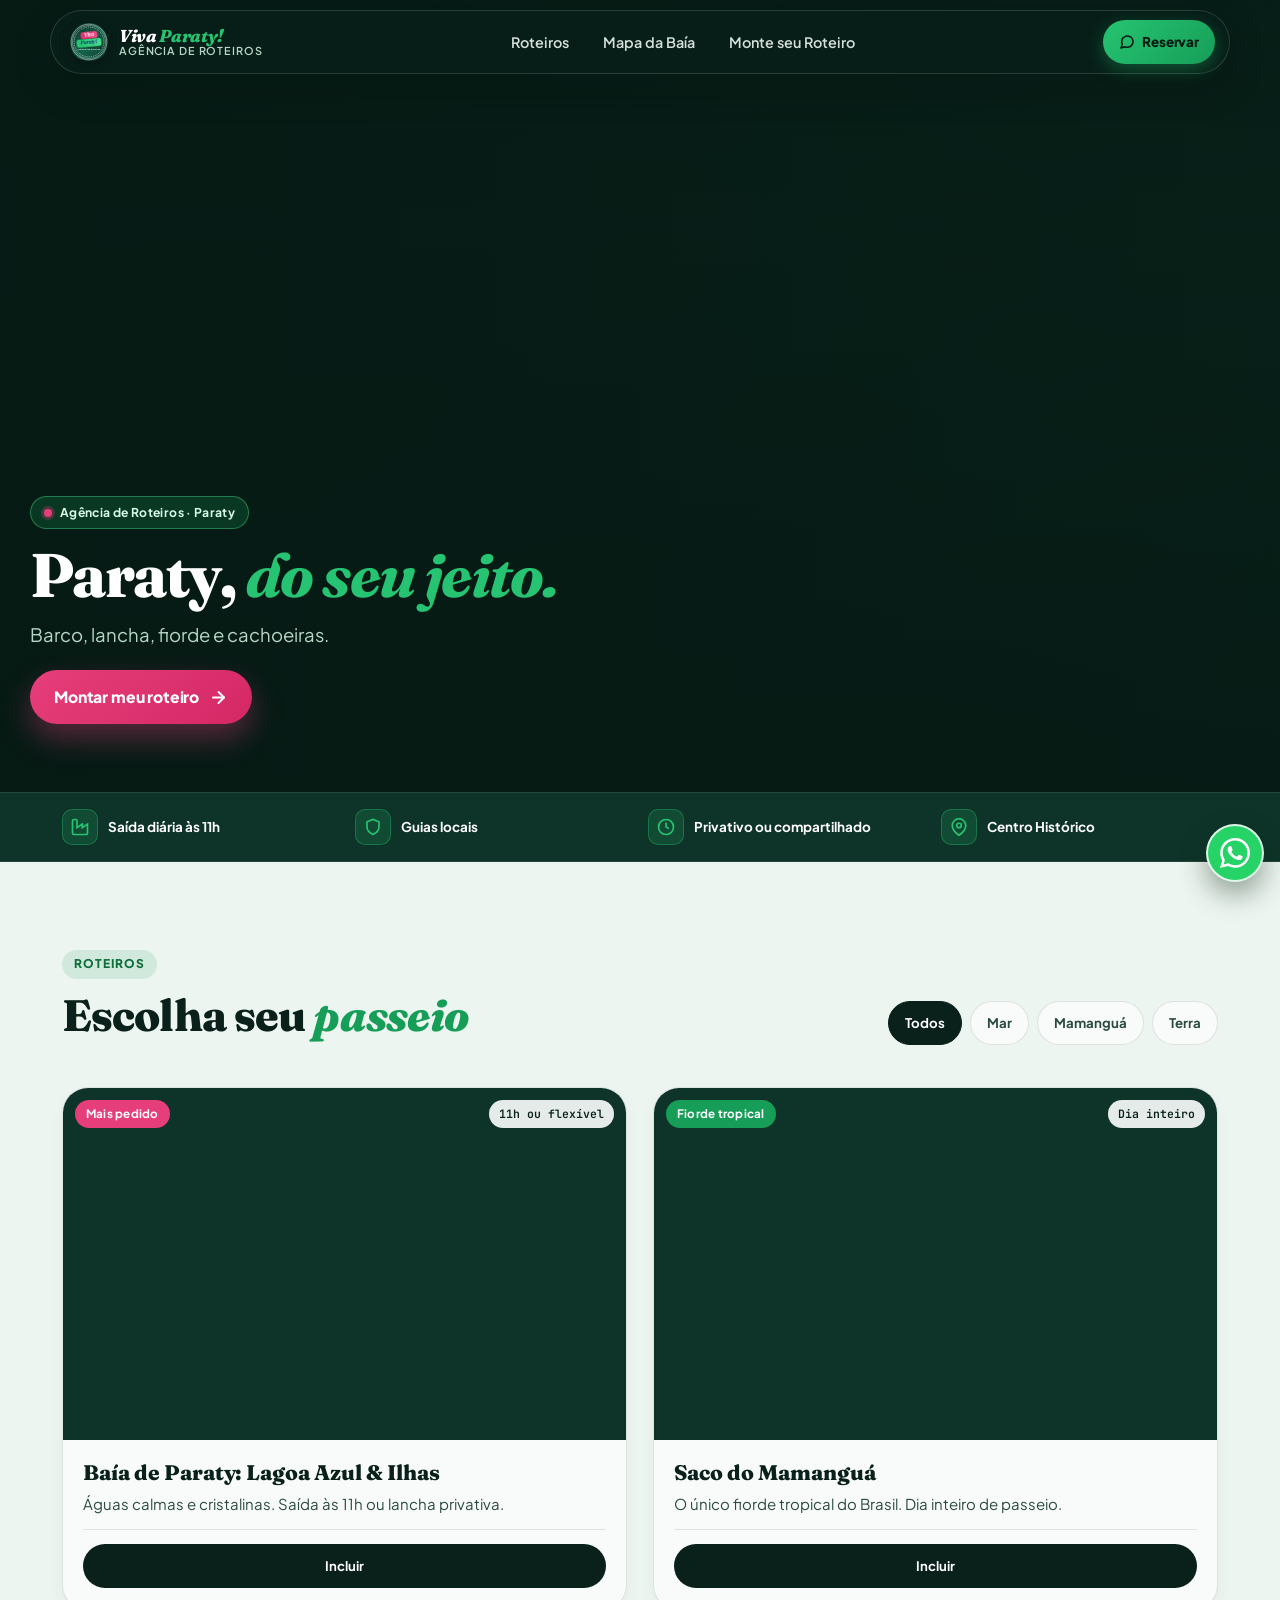
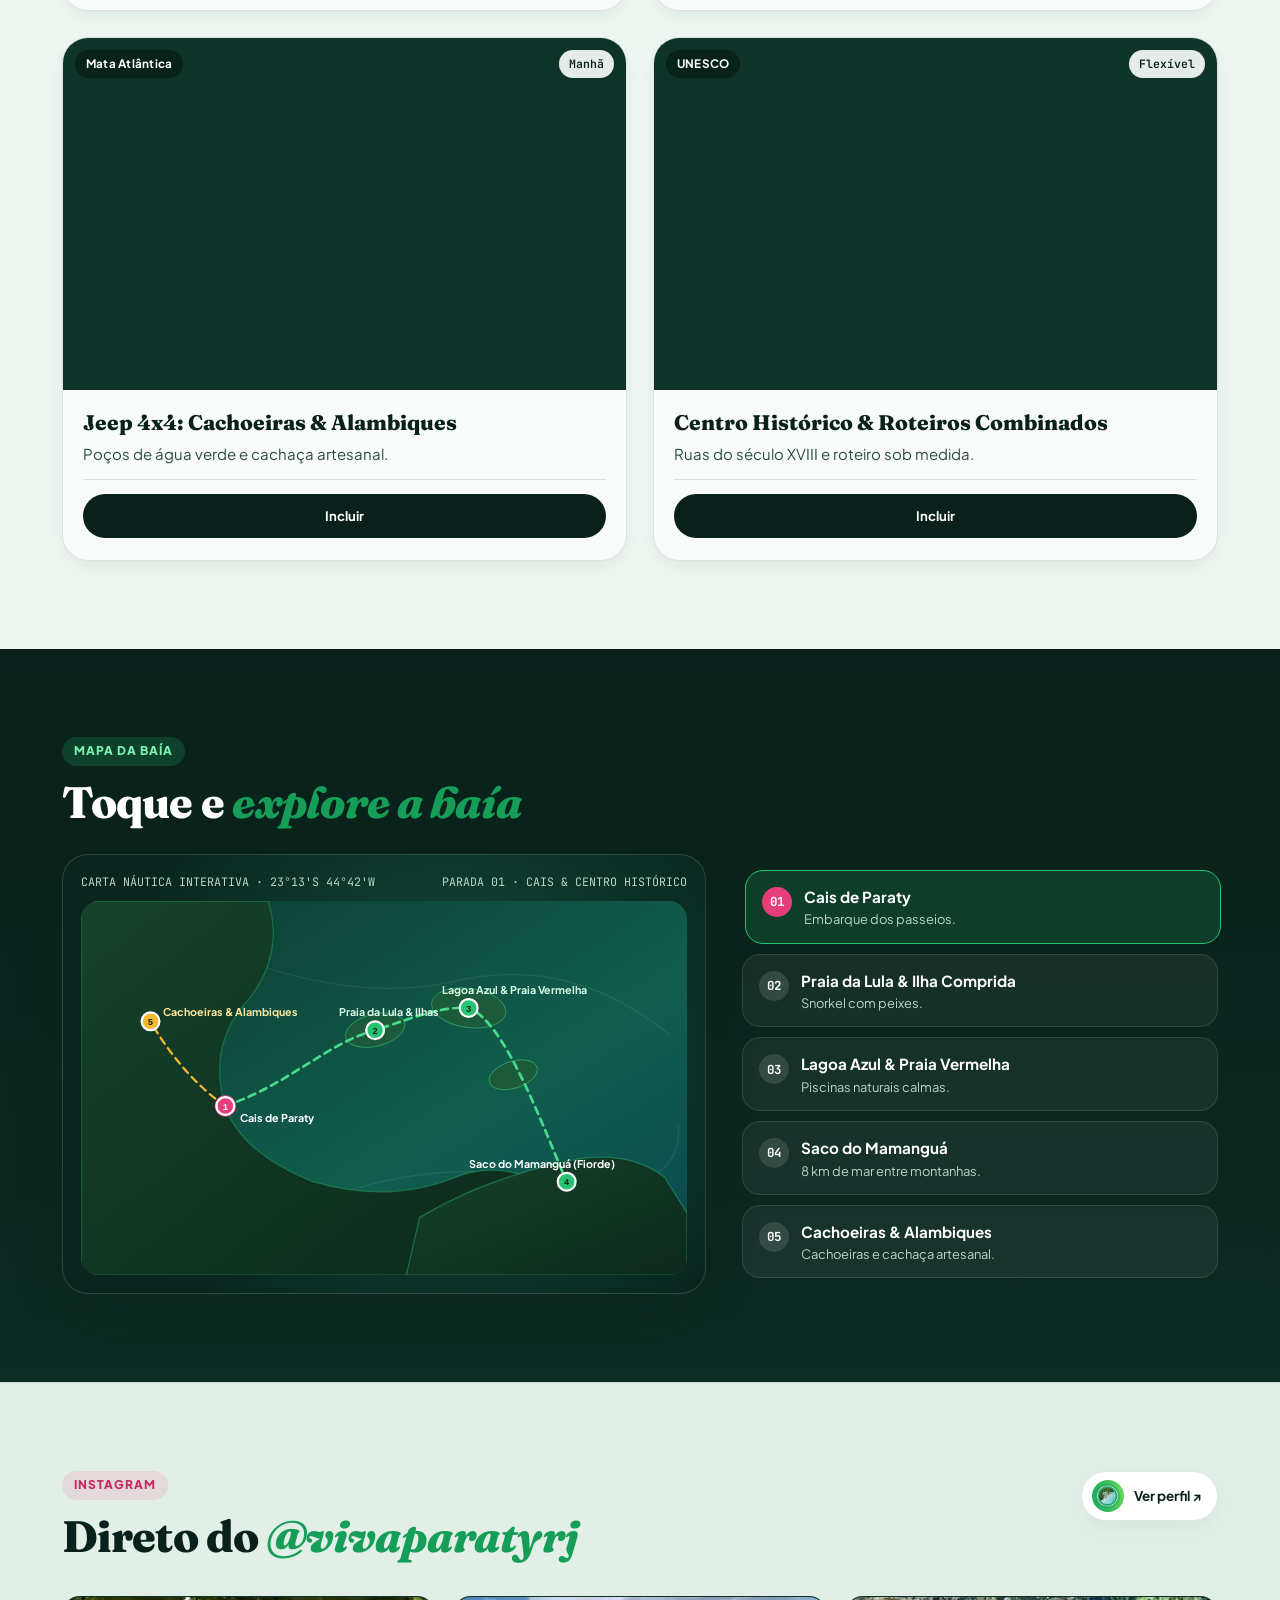
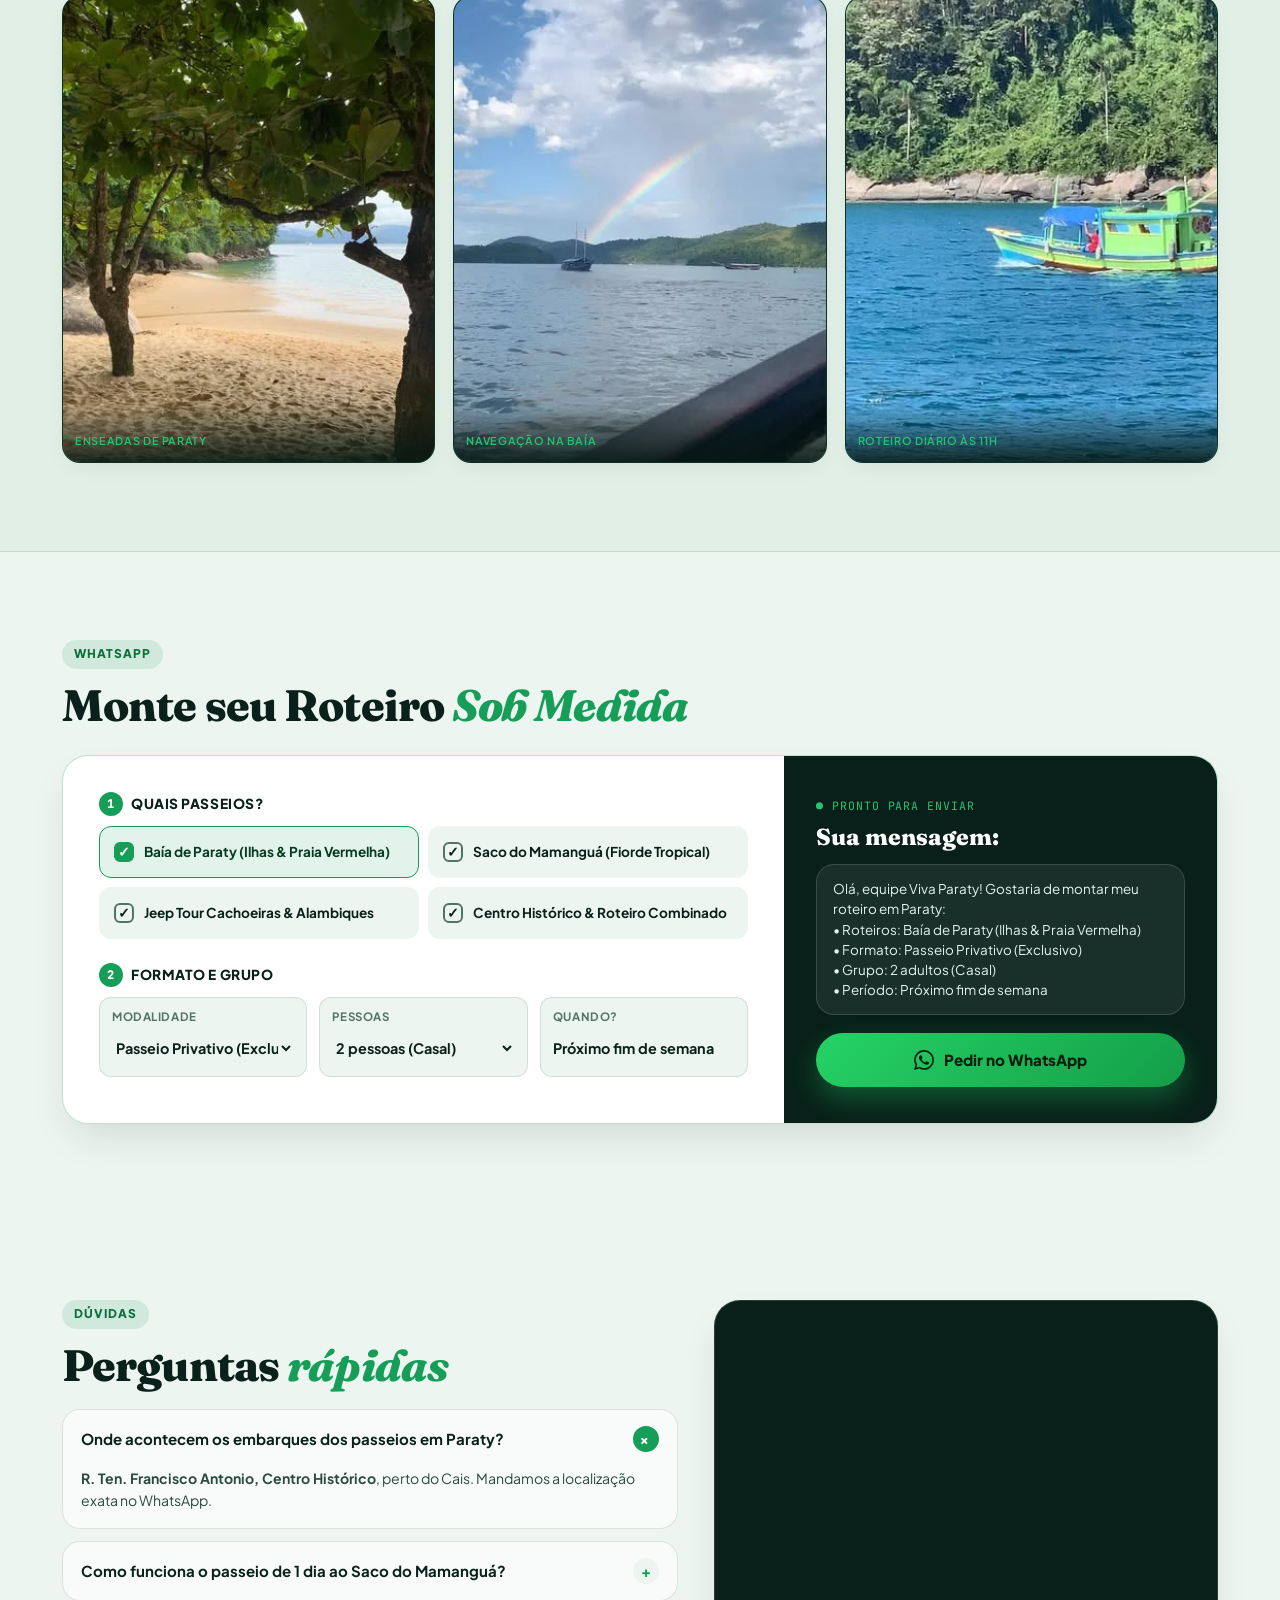
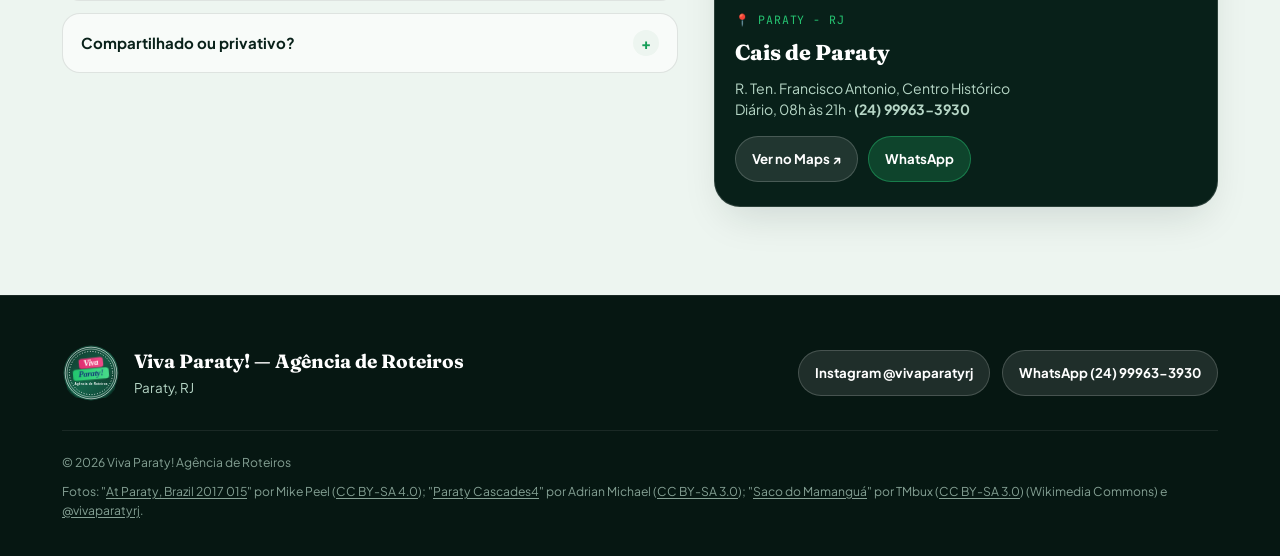
==== commit 817f9bfb: "otimizacao: textos enxutos, menos fotos (IG 3), cards simples Co-Authored-By: Claude Sonnet 5.5 <nor" ====
--- a/index.html
+++ b/index.html
@@ -167,7 +167,7 @@
         "mainEntity": [
           {
             "@type": "Question",
-            "name": "Onde acontecem os embarques dos passeios em Paraty?",
+            "name": "Onde é o embarque?",
             "acceptedAnswer": {
               "@type": "Answer",
               "text": "Nosso ponto de apoio fica na R. Ten. Francisco Antonio, no Centro Histórico de Paraty, a poucos passos do Cais de Turismo, de onde partem os passeios diários de escuna (saída às 11h00) e as lanchas privativas."
@@ -175,7 +175,7 @@
           },
           {
             "@type": "Question",
-            "name": "Como funciona o passeio de 1 dia ao Saco do Mamanguá?",
+            "name": "Como é o Mamanguá?",
             "acceptedAnswer": {
               "@type": "Answer",
               "text": "O Saco do Mamanguá é o único fiorde tropical do Brasil, com 8 km de águas abrigadas entre montanhas de Mata Atlântica. Organizamos o roteiro de 1 dia com travessia náutica, paradas para banho em praias de água cristalina e opção de subida guiada ao Mirante do Pico do Pão de Açúcar."
@@ -1151,13 +1151,13 @@
 
     .ig-grid {
       display: grid;
-      grid-template-columns: repeat(2, 1fr);
-      gap: 12px;
+      grid-template-columns: repeat(3, 1fr);
+      gap: 8px;
     }
 
     @media (min-width: 820px) {
       .ig-grid {
-        grid-template-columns: repeat(4, 1fr);
+        grid-template-columns: repeat(3, 1fr);
         gap: 18px;
       }
     }
@@ -1677,6 +1677,11 @@
       height: 30px;
       fill: currentColor;
     }
+
+    /* Otimização 29/10: cards enxutos */
+    .tour-footer { justify-content: stretch; }
+    .tour-footer .btn-tour-select { width: 100%; justify-content: center; }
+    .tour-desc { font-size: 15px; margin-bottom: 14px; }
   </style>
 </head>
 <body>
@@ -1729,20 +1734,18 @@
         <div class="hero-content">
           <div class="hero-badge">
             <span class="hero-badge-dot" aria-hidden="true"></span>
-            <span>Agência de Roteiros · Centro Histórico, Paraty</span>
+            <span>Agência de Roteiros · Paraty</span>
           </div>
 
           <h1 class="hero-title">
-            Paraty com roteiros <em>selecionados a dedo.</em>
+            Paraty, <em>do seu jeito.</em>
           </h1>
 
-          <p class="hero-subtitle">
-            Lancha privativa, escuna diária às 11h, Saco do Mamanguá e cachoeiras com curadoria local no Cais de Paraty.
-          </p>
+          <p class="hero-subtitle">Barco, lancha, fiorde e cachoeiras.</p>
 
           <div class="hero-actions">
             <a href="#monte-roteiro" class="btn-primary">
-              <span>Montar meu roteiro agora</span>
+              <span>Montar meu roteiro</span>
               <svg viewBox="0 0 24 24" fill="none" stroke="currentColor" stroke-width="2.4" stroke-linecap="round" stroke-linejoin="round" aria-hidden="true">
                 <line x1="5" y1="12" x2="19" y2="12"></line>
                 <polyline points="12 5 19 12 12 19"></polyline>
@@ -1762,8 +1765,7 @@
               <svg viewBox="0 0 24 24" fill="none" stroke="currentColor" stroke-width="2.2"><path d="M2 20a2 2 0 0 0 2 2h16a2 2 0 0 0 2-2V8l-7 5V8l-7 5V4a2 2 0 0 0-2-2H4a2 2 0 0 0-2 2Z"/></svg>
             </span>
             <div class="trust-text">
-              <strong>Saídas Diárias às 11h</strong>
-              <span>Embarque no Cais de Paraty</span>
+              <strong>Saída diária às 11h</strong>
             </div>
           </div>
 
@@ -1772,8 +1774,7 @@
               <svg viewBox="0 0 24 24" fill="none" stroke="currentColor" stroke-width="2.2"><path d="M12 22s8-4 8-10V5l-8-3-8 3v7c0 6 8 10 8 10z"/></svg>
             </span>
             <div class="trust-text">
-              <strong>Curadoria Local Real</strong>
-              <span>Marinheiros e guias credenciados</span>
+              <strong>Guias locais</strong>
             </div>
           </div>
 
@@ -1782,8 +1783,7 @@
               <svg viewBox="0 0 24 24" fill="none" stroke="currentColor" stroke-width="2.2"><circle cx="12" cy="12" r="10"/><polyline points="12 6 12 12 16 14"/></svg>
             </span>
             <div class="trust-text">
-              <strong>Privativo ou Compartilhado</strong>
-              <span>No ritmo da sua viagem</span>
+              <strong>Privativo ou compartilhado</strong>
             </div>
           </div>
 
@@ -1792,8 +1792,7 @@
               <svg viewBox="0 0 24 24" fill="none" stroke="currentColor" stroke-width="2.2"><path d="M21 10c0 7-9 13-9 13s-9-6-9-13a9 9 0 0 1 18 0z"/><circle cx="12" cy="10" r="3"/></svg>
             </span>
             <div class="trust-text">
-              <strong>Base no Centro Histórico</strong>
-              <span>R. Ten. Francisco Antonio</span>
+              <strong>Centro Histórico</strong>
             </div>
           </div>
         </div>
@@ -1805,20 +1804,18 @@
       <div class="container">
         <div class="tours-header">
           <div>
-            <span class="section-eyebrow">Curadoria @vivaparatyrj</span>
+            <span class="section-eyebrow">Roteiros</span>
             <h2 class="section-title" id="roteiros-heading">
-              Nossos Roteiros <em>Selecionados a Dedo</em>
+              Escolha seu <em>passeio</em>
             </h2>
-            <p class="section-lead">
-              Das enseadas de água transparente da Baía de Paraty ao único fiorde tropical do Brasil. Escolha as experiências que você quer viver e monte seu pacote sob medida.
-            </p>
+            
           </div>
 
           <div class="tours-filter-bar" role="tablist" aria-label="Filtrar roteiros por estilo">
-            <button type="button" class="filter-chip active" data-filter="todos">Todos (4)</button>
-            <button type="button" class="filter-chip" data-filter="mar">Mar & Ilhas</button>
-            <button type="button" class="filter-chip" data-filter="fiorde">Saco do Mamanguá</button>
-            <button type="button" class="filter-chip" data-filter="terra">Cachoeiras & Cultura</button>
+            <button type="button" class="filter-chip active" data-filter="todos">Todos</button>
+            <button type="button" class="filter-chip" data-filter="mar">Mar</button>
+            <button type="button" class="filter-chip" data-filter="fiorde">Mamanguá</button>
+            <button type="button" class="filter-chip" data-filter="terra">Terra</button>
           </div>
         </div>
 
@@ -1839,28 +1836,16 @@
                 />
               </picture>
               <div class="tour-pills">
-                <span class="tour-tag highlight">Mais Pedido · Mar Calmo</span>
-                <span class="tour-time">Saída diária 11h ou Flexível</span>
+                <span class="tour-tag highlight">Mais pedido</span>
+                <span class="tour-time">11h ou flexível</span>
               </div>
             </div>
             <div class="tour-content">
-              <h3 class="tour-title">Baía de Paraty: Lagoa Azul, Praia Vermelha & Ilhas</h3>
-              <p class="tour-desc">
-                Navegue por enseadas abrigadas sem ondas, perfeitas para flutuação com peixes coloridos e banho de mar em águas cristalinas. Disponível no roteiro diário às 11h00 ou em lancha privativa exclusiva.
-              </p>
-              <ul class="tour-stops" aria-label="Paradas do roteiro">
-                <li>Lagoa Azul</li>
-                <li>Praia Vermelha</li>
-                <li>Ilha Comprida</li>
-                <li>Praia da Lula</li>
-              </ul>
+              <h3 class="tour-title">Baía de Paraty: Lagoa Azul & Ilhas</h3>
+              <p class="tour-desc">Águas calmas e cristalinas. Saída às 11h ou lancha privativa.</p>
               <div class="tour-footer">
-                <div class="tour-meta">
-                  <strong>Lancha Privativa ou Escuna</strong>
-                  <span>Duração média: 5 horas</span>
-                </div>
                 <button type="button" class="btn-tour-select" data-select-tour="Baía de Paraty (Ilhas & Praia Vermelha)">
-                  <span>Incluir no Roteiro</span>
+                  <span>Incluir</span>
                 </button>
               </div>
             </div>
@@ -1882,28 +1867,16 @@
                 />
               </picture>
               <div class="tour-pills">
-                <span class="tour-tag emerald">Único Fiorde Tropical do Brasil</span>
-                <span class="tour-time">1 Dia de Passeio</span>
+                <span class="tour-tag emerald">Fiorde tropical</span>
+                <span class="tour-time">Dia inteiro</span>
               </div>
             </div>
             <div class="tour-content">
-              <h3 class="tour-title">Saco do Mamanguá — Expedição Fiorde Tropical</h3>
-              <p class="tour-desc">
-                Um braço de mar de 8 km cercado por montanhas de Mata Atlântica intocada e 33 praias de águas mansas. Um destino exótico e único no Brasil, com parada na Praia do Cruzeiro e trilha opcional ao mirante.
-              </p>
-              <ul class="tour-stops" aria-label="Paradas do roteiro">
-                <li>Fiorde de 8 km</li>
-                <li>Praia do Cruzeiro</li>
-                <li>Mirante Pão de Açúcar</li>
-                <li>Almoço Caiçara</li>
-              </ul>
+              <h3 class="tour-title">Saco do Mamanguá</h3>
+              <p class="tour-desc">O único fiorde tropical do Brasil. Dia inteiro de passeio.</p>
               <div class="tour-footer">
-                <div class="tour-meta">
-                  <strong>Lancha Rápida ou Barco</strong>
-                  <span>Experiência de dia inteiro</span>
-                </div>
                 <button type="button" class="btn-tour-select" data-select-tour="Saco do Mamanguá (Fiorde Tropical)">
-                  <span>Incluir no Roteiro</span>
+                  <span>Incluir</span>
                 </button>
               </div>
             </div>
@@ -1925,28 +1898,16 @@
                 />
               </picture>
               <div class="tour-pills">
-                <span class="tour-tag">Mata Atlântica · 4x4</span>
-                <span class="tour-time">Saída Manhã</span>
+                <span class="tour-tag">Mata Atlântica</span>
+                <span class="tour-time">Manhã</span>
               </div>
             </div>
             <div class="tour-content">
-              <h3 class="tour-title">Jeep Tour 4x4: Cachoeiras da Bocaina & Alambiques</h3>
-              <p class="tour-desc">
-                Suba a Serra da Bocaina para mergulhar em poços naturais de água verde-esmeralda e conheça a tradição centenária dos alambiques de cachaça artesanal de Paraty com degustação guiada.
-              </p>
-              <ul class="tour-stops" aria-label="Paradas do roteiro">
-                <li>Cachoeira do Tobogã</li>
-                <li>Poço do Tarzan</li>
-                <li>Pedra Branca</li>
-                <li>Alambiques Premiados</li>
-              </ul>
+              <h3 class="tour-title">Jeep 4x4: Cachoeiras & Alambiques</h3>
+              <p class="tour-desc">Poços de água verde e cachaça artesanal.</p>
               <div class="tour-footer">
-                <div class="tour-meta">
-                  <strong>Passeio Terrestre Guiado</strong>
-                  <span>Duração média: 5 a 6 horas</span>
-                </div>
                 <button type="button" class="btn-tour-select" data-select-tour="Jeep Tour Cachoeiras & Alambiques">
-                  <span>Incluir no Roteiro</span>
+                  <span>Incluir</span>
                 </button>
               </div>
             </div>
@@ -1968,28 +1929,16 @@
                 />
               </picture>
               <div class="tour-pills">
-                <span class="tour-tag">Patrimônio Mundial UNESCO</span>
-                <span class="tour-time">Horário Flexível</span>
+                <span class="tour-tag">UNESCO</span>
+                <span class="tour-time">Flexível</span>
               </div>
             </div>
             <div class="tour-content">
-              <h3 class="tour-title">Centro Histórico Colonial & Roteiros Combinados</h3>
-              <p class="tour-desc">
-                Caminhe pelas ruas de pedra pé-de-moleque do século XVIII com dicas locais e combine mar + cachoeira + gastronomia em um cronograma pensado para os dias que você vai ficar em Paraty.
-              </p>
-              <ul class="tour-stops" aria-label="Paradas do roteiro">
-                <li>Rua do Fogo & Maré Cheia</li>
-                <li>Igreja Santa Rita</li>
-                <li>Ateliês Locais</li>
-                <li>Roteiro de 2 ou 3 Dias</li>
-              </ul>
+              <h3 class="tour-title">Centro Histórico & Roteiros Combinados</h3>
+              <p class="tour-desc">Ruas do século XVIII e roteiro sob medida.</p>
               <div class="tour-footer">
-                <div class="tour-meta">
-                  <strong>Curadoria Personalizada</strong>
-                  <span>Ideal para fim de semana ou feriado</span>
-                </div>
                 <button type="button" class="btn-tour-select" data-select-tour="Centro Histórico & Roteiro Combinado">
-                  <span>Incluir no Roteiro</span>
+                  <span>Incluir</span>
                 </button>
               </div>
             </div>
@@ -2001,13 +1950,11 @@
     <!-- INTERACTIVE MAP OF PARATY BAY & ROUTES -->
     <section class="section map-section" id="mapa-baia" aria-labelledby="mapa-heading">
       <div class="container">
-        <span class="section-eyebrow" style="background: rgba(38,196,114,0.2); color: #8MF5BA; color: #7DF2B2;">Geografia de Paraty · Mar & Serra</span>
+        <span class="section-eyebrow" style="background: rgba(38,196,114,0.2); color: #8MF5BA; color: #7DF2B2;">Mapa da Baía</span>
         <h2 class="section-title" id="mapa-heading">
-          Toque nos pontos e explore a <em>Baía de Paraty</em>
+          Toque e <em>explore a baía</em>
         </h2>
-        <p class="section-lead">
-          Com mais de 65 ilhas protegidas pela Restinga da Juatinga e pela Serra da Bocaina, Paraty tem águas abrigadas o ano inteiro. Veja onde ficam as paradas principais:
-        </p>
+        
 
         <div class="map-layout">
           <div class="bay-map-board">
@@ -2093,8 +2040,8 @@
             <button type="button" class="map-stop-btn active" data-stop="0" data-coord="PARADA 01 · CAIS & CENTRO HISTÓRICO">
               <span class="map-stop-num">01</span>
               <div class="map-stop-info">
-                <strong>Centro Histórico & Cais de Paraty</strong>
-                <span>Ponto de encontro na R. Ten. Francisco Antonio e embarque para os roteiros diários às 11h00 e lanchas privativas.</span>
+                <strong>Cais de Paraty</strong>
+                <span>Embarque dos passeios.</span>
               </div>
             </button>
 
@@ -2102,7 +2049,7 @@
               <span class="map-stop-num">02</span>
               <div class="map-stop-info">
                 <strong>Praia da Lula & Ilha Comprida</strong>
-                <span>Areia clara cercada pela Mata Atlântica e aquário natural perfeito para snorkel com peixes.</span>
+                <span>Snorkel com peixes.</span>
               </div>
             </button>
 
@@ -2110,23 +2057,23 @@
               <span class="map-stop-num">03</span>
               <div class="map-stop-info">
                 <strong>Lagoa Azul & Praia Vermelha</strong>
-                <span>Piscinas naturais de águas verde-esmeralda calmas e cristalinas — destaque do nosso roteiro diário.</span>
+                <span>Piscinas naturais calmas.</span>
               </div>
             </button>
 
             <button type="button" class="map-stop-btn" data-stop="3" data-coord="PARADA 04 · SACO DO MAMANGUÁ (FIORDE TROPICAL)">
               <span class="map-stop-num">04</span>
               <div class="map-stop-info">
-                <strong>Saco do Mamanguá — Fiorde Tropical</strong>
-                <span>8 km de mar abrigado entre montanhas, 33 praias preservadas e vista inesquecível do Pico do Pão de Açúcar.</span>
+                <strong>Saco do Mamanguá</strong>
+                <span>8 km de mar entre montanhas.</span>
               </div>
             </button>
 
             <button type="button" class="map-stop-btn" data-stop="4" data-coord="PARADA 05 · CACHOEIRAS & ALAMBIQUES">
               <span class="map-stop-num">05</span>
               <div class="map-stop-info">
-                <strong>Serra da Bocaina: Cachoeiras & Alambiques</strong>
-                <span>Cachoeira do Tobogã, Poço do Tarzan e degustação das famosas cachaças artesanais de Paraty.</span>
+                <strong>Cachoeiras & Alambiques</strong>
+                <span>Cachoeiras e cachaça artesanal.</span>
               </div>
             </button>
           </div>
@@ -2139,52 +2086,33 @@
       <div class="container">
         <div class="ig-header">
           <div>
-            <span class="section-eyebrow magenta">Direto do Nosso Instagram</span>
+            <span class="section-eyebrow magenta">Instagram</span>
             <h2 class="section-title" id="ig-heading">
-              Registros Reais da <em>@vivaparatyrj</em>
+              Direto do <em>@vivaparatyrj</em>
             </h2>
-            <p class="section-lead">
-              Momentos registrados nos nossos passeios pela Baía de Paraty, Praia Vermelha e Saco do Mamanguá.
-            </p>
+            
           </div>
 
           <a href="https://www.instagram.com/vivaparatyrj/" target="_blank" rel="noopener noreferrer" class="ig-profile-pill">
             <img src="img/apple-touch-icon.png" alt="Perfil oficial @vivaparatyrj" width="32" height="32" loading="lazy" />
-            <span>@vivaparatyrj · Ver perfil no Instagram ↗</span>
+            <span>Ver perfil ↗</span>
           </a>
         </div>
 
         <div class="ig-grid">
           <figure class="ig-card">
             <img src="img/viva-praia-secreta.webp" alt="Praia de areia dourada emoldurada por árvores da Mata Atlântica em Paraty" width="640" height="800" loading="lazy" decoding="async" />
-            <figcaption class="ig-caption">
-              <span>Enseadas de Paraty</span>
-              Praias tranquilas cercadas pela Mata Atlântica
-            </figcaption>
+            <figcaption class="ig-caption"><span>Enseadas de Paraty</span></figcaption>
           </figure>
 
           <figure class="ig-card">
             <img src="img/viva-arco-iris-baia.webp" alt="Arco-íris sobre escuna navegando na Baía de Paraty registrado pela Viva Paraty" width="360" height="640" loading="lazy" decoding="async" />
-            <figcaption class="ig-caption">
-              <span>Navegação na Baía</span>
-              Fim de tarde com arco-íris no retorno ao Cais
-            </figcaption>
+            <figcaption class="ig-caption"><span>Navegação na Baía</span></figcaption>
           </figure>
 
           <figure class="ig-card">
             <img src="img/viva-barco-tradicional.webp" alt="Barco tradicional caiçara navegando nas águas azuis de Paraty" width="360" height="640" loading="lazy" decoding="async" />
-            <figcaption class="ig-caption">
-              <span>Roteiro Diário às 11h</span>
-              Cores autênticas da cultura caiçara de Paraty
-            </figcaption>
-          </figure>
-
-          <figure class="ig-card">
-            <img src="img/mamangua-enseada-barco-m.webp" alt="Barco ancorado nas águas calmas do Saco do Mamanguá em Paraty" width="1080" height="807" loading="lazy" decoding="async" />
-            <figcaption class="ig-caption">
-              <span>Fiorde Tropical</span>
-              Águas mansas no coração do Saco do Mamanguá
-            </figcaption>
+            <figcaption class="ig-caption"><span>Roteiro Diário às 11h</span></figcaption>
           </figure>
         </div>
       </div>
@@ -2194,13 +2122,11 @@
     <section class="section planner-section" id="monte-roteiro" aria-labelledby="planner-heading">
       <div class="container">
         <div style="margin-bottom: 26px;">
-          <span class="section-eyebrow">Atendimento Direto no WhatsApp</span>
+          <span class="section-eyebrow">WhatsApp</span>
           <h2 class="section-title" id="planner-heading">
             Monte seu Roteiro <em>Sob Medida</em>
           </h2>
-          <p class="section-lead">
-            Selecione os passeios que você quer conhecer, escolha o formato e receba a disponibilidade e condições diretamente no seu WhatsApp em poucos minutos.
-          </p>
+          
         </div>
 
         <div class="planner-box">
@@ -2209,7 +2135,7 @@
             <div class="planner-step">
               <div class="planner-step-label">
                 <span class="planner-step-num">1</span>
-                <span>Quais roteiros você quer incluir? (pode marcar mais de um)</span>
+                <span>Quais passeios?</span>
               </div>
               <div class="planner-choices" id="plannerTours">
                 <button type="button" class="choice-btn selected" data-tour="Baía de Paraty (Ilhas & Praia Vermelha)">
@@ -2235,7 +2161,7 @@
             <div class="planner-step">
               <div class="planner-step-label">
                 <span class="planner-step-num">2</span>
-                <span>Formato preferido e detalhes do grupo</span>
+                <span>Formato e grupo</span>
               </div>
               <div class="planner-row-grid">
                 <div class="field-box">
@@ -2248,7 +2174,7 @@
                 </div>
 
                 <div class="field-box">
-                  <label for="planPeople">Quantidade de Pessoas</label>
+                  <label for="planPeople">Pessoas</label>
                   <select id="planPeople">
                     <option value="2 adultos (Casal)">2 pessoas (Casal)</option>
                     <option value="3 a 4 pessoas (Família/Amigos)">3 a 4 pessoas</option>
@@ -2259,7 +2185,7 @@
                 </div>
 
                 <div class="field-box">
-                  <label for="planDate">Quando pretende ir?</label>
+                  <label for="planDate">Quando?</label>
                   <input type="text" id="planDate" placeholder="Ex.: Próximo fim de semana" value="Próximo fim de semana" />
                 </div>
               </div>
@@ -2269,7 +2195,7 @@
           <aside class="planner-summary" aria-label="Resumo do pedido para WhatsApp">
             <div>
               <span class="summary-badge">● Pronto para Enviar</span>
-              <h3 class="summary-title">Sua mensagem para a Viva Paraty:</h3>
+              <h3 class="summary-title">Sua mensagem:</h3>
               <div class="wa-preview-bubble" id="waPreviewText">
                 Olá, equipe Viva Paraty! Gostaria de montar meu roteiro em Paraty:
                 • Roteiros: Baía de Paraty (Ilhas & Praia Vermelha)
@@ -2290,11 +2216,8 @@
                 <svg width="20" height="20" viewBox="0 0 24 24" fill="currentColor" aria-hidden="true">
                   <path d="M20.52 3.48A11.82 11.82 0 0 0 12.06 0C5.5 0 .16 5.34.16 11.9c0 2.1.55 4.15 1.6 5.95L0 24l6.33-1.66a11.86 11.86 0 0 0 5.73 1.46h.01c6.55 0 11.89-5.34 11.89-11.9 0-3.18-1.24-6.17-3.44-8.42zM12.07 21.8h-.01a9.87 9.87 0 0 1-5.03-1.38l-.36-.21-3.76.98 1-3.66-.24-.38a9.85 9.85 0 0 1-1.51-5.25c0-5.45 4.44-9.89 9.9-9.89 2.64 0 5.13 1.03 7 2.9a9.83 9.83 0 0 1 2.9 7c0 5.46-4.44 9.89-9.89 9.89zm5.43-7.41c-.3-.15-1.76-.87-2.03-.97-.27-.1-.47-.15-.67.15-.2.3-.77.97-.94 1.16-.17.2-.35.22-.64.07-.3-.15-1.25-.46-2.39-1.48-.88-.79-1.48-1.76-1.65-2.06-.17-.3-.02-.46.13-.6.13-.14.3-.35.45-.52.15-.17.2-.3.3-.5.1-.2.05-.37-.02-.52-.08-.15-.67-1.62-.92-2.21-.24-.58-.49-.5-.67-.51h-.57c-.2 0-.52.07-.79.37-.27.3-1.04 1.02-1.04 2.48s1.07 2.88 1.21 3.08c.15.2 2.1 3.2 5.08 4.49.71.31 1.26.49 1.69.63.71.23 1.36.2 1.87.12.57-.09 1.76-.72 2.01-1.41.25-.7.25-1.29.17-1.41-.07-.13-.27-.2-.57-.35z"/>
                 </svg>
-                <span>Consultar Disponibilidade no WhatsApp</span>
+                <span>Pedir no WhatsApp</span>
               </a>
-              <p class="summary-note">
-                Atendimento rápido pelo WhatsApp oficial <strong>(24) 99963-3930</strong>
-              </p>
             </div>
           </aside>
         </div>
@@ -2306,13 +2229,11 @@
       <div class="container">
         <div class="faq-loc-grid">
           <div>
-            <span class="section-eyebrow">Dúvidas Frequentes</span>
+            <span class="section-eyebrow">Dúvidas</span>
             <h2 class="section-title" id="faq-heading">
-              Tudo pronto para você <em>curtir Paraty</em>
+              Perguntas <em>rápidas</em>
             </h2>
-            <p class="section-lead">
-              Respostas diretas para você planejar seu passeio de barco, lancha ou cachoeira com segurança.
-            </p>
+            
 
             <div class="faq-list">
               <details class="faq-item" open>
@@ -2321,7 +2242,7 @@
                   <span class="faq-plus" aria-hidden="true">+</span>
                 </summary>
                 <div class="faq-answer">
-                  Nosso ponto de apoio fica na <strong>R. Ten. Francisco Antonio, no Centro Histórico de Paraty</strong>, pertinho do Cais de Turismo, de onde partem os roteiros diários às 11h00 e as lanchas privativas. Enviamos a localização exata pelo WhatsApp após a confirmação.
+                  <strong>R. Ten. Francisco Antonio, Centro Histórico</strong>, perto do Cais. Mandamos a localização exata no WhatsApp.
                 </div>
               </details>
 
@@ -2331,27 +2252,17 @@
                   <span class="faq-plus" aria-hidden="true">+</span>
                 </summary>
                 <div class="faq-answer">
-                  O Saco do Mamanguá é o único fiorde tropical do Brasil: um braço de mar de 8 km cercado por montanhas verdes e águas calmas. Fazemos o roteiro de 1 dia com parada para banho em praias cristalinas, opção de trilha até o Mirante do Pão de Açúcar e parada para almoço tradicional caiçara.
+                  Único fiorde tropical do Brasil: 8 km de mar calmo, praias para banho, trilha opcional e almoço caiçara.
                 </div>
               </details>
 
               <details class="faq-item">
                 <summary>
-                  <span>Qual a diferença entre o roteiro diário às 11h e a lancha privativa?</span>
+                  <span>Compartilhado ou privativo?</span>
                   <span class="faq-plus" aria-hidden="true">+</span>
                 </summary>
                 <div class="faq-answer">
-                  No <strong>roteiro diário compartilhado (saída às 11h00)</strong>, você garante excelente custo-benefício conhecendo paradas clássicas como Praia Vermelha, Lagoa Azul e Praia da Lula. Na <strong>lancha privativa</strong>, a embarcação é exclusiva do seu grupo, com horário de saída flexível e escolha livre do tempo em cada parada.
-                </div>
-              </details>
-
-              <details class="faq-item">
-                <summary>
-                  <span>As águas da Baía de Paraty são calmas para crianças e idosos?</span>
-                  <span class="faq-plus" aria-hidden="true">+</span>
-                </summary>
-                <div class="faq-answer">
-                  Sim! A Baía de Paraty é protegida do mar aberto por dezenas de ilhas e pela península da Juatinga, formando verdadeiras piscinas naturais sem ondas fortes — ideal para famílias com crianças, casais e melhor idade.
+                  <strong>Compartilhado:</strong> saída às 11h, ótimo custo-benefício. <strong>Privativo:</strong> barco só seu, horário e paradas livres.
                 </div>
               </details>
             </div>
@@ -2373,13 +2284,11 @@
               </picture>
             </div>
             <div class="loc-card-body">
-              <span class="summary-badge">📍 Ponto de Encontro em Paraty</span>
-              <h3>Centro Histórico & Cais de Paraty</h3>
+              <span class="summary-badge">📍 Paraty - RJ</span>
+              <h3>Cais de Paraty</h3>
               <p class="loc-address">
-                <strong>R. Ten. Francisco Antonio — Centro Histórico</strong><br />
-                Paraty - RJ, 23970-000<br />
-                WhatsApp Oficial: <strong>(24) 99963-3930</strong><br />
-                Atendimento diário: 08h00 às 21h00
+                R. Ten. Francisco Antonio, Centro Histórico<br />
+                Diário, 08h às 21h · <strong>(24) 99963-3930</strong>
               </p>
               <div class="loc-actions">
                 <a
@@ -2388,7 +2297,7 @@
                   rel="noopener noreferrer"
                   class="btn-loc"
                 >
-                  <span>Abrir no Google Maps ↗</span>
+                  <span>Ver no Maps ↗</span>
                 </a>
                 <a
                   href="https://wa.me/5524999633930?text=Ol%C3%A1!%20Estou%20no%20site%20da%20Viva%20Paraty%20e%20quero%20tirar%20uma%20d%C3%BAvida%20sobre%20os%20passeios."
@@ -2397,7 +2306,7 @@
                   class="btn-loc"
                   style="background: rgba(38,196,114,0.22); border-color: rgba(38,196,114,0.45);"
                 >
-                  <span>Chamar no WhatsApp</span>
+                  <span>WhatsApp</span>
                 </a>
               </div>
             </div>
@@ -2415,7 +2324,7 @@
           <img src="img/logo-viva-paraty.svg" alt="Selo Oficial Viva Paraty! Agência de Roteiros" width="58" height="58" loading="lazy" />
           <div>
             <h4>Viva Paraty! — Agência de Roteiros</h4>
-            <p>Dicas e roteiros selecionados a dedo em Paraty, RJ · WhatsApp (24) 99963-3930</p>
+            <p>Paraty, RJ</p>
           </div>
         </div>
 
@@ -2430,12 +2339,12 @@
       </div>
 
       <div class="footer-bottom">
-        <p>© 2026 Viva Paraty! Agência de Roteiros — R. Ten. Francisco Antonio, Centro Histórico, Paraty - RJ, 23970-000. Todos os direitos reservados.</p>
+        <p>© 2026 Viva Paraty! Agência de Roteiros</p>
         <p>
-          Créditos fotográficos de paisagens regionais:
+          Fotos:
           "<a href="https://commons.wikimedia.org/wiki/File:At_Paraty,_Brazil_2017_015.jpg" target="_blank" rel="noopener noreferrer">At Paraty, Brazil 2017 015</a>" por Mike Peel (<a href="https://creativecommons.org/licenses/by-sa/4.0" target="_blank" rel="noopener noreferrer">CC BY-SA 4.0</a>);
           "<a href="https://commons.wikimedia.org/wiki/File:Paraty_Cascades4.jpg" target="_blank" rel="noopener noreferrer">Paraty Cascades4</a>" por Adrian Michael (<a href="https://creativecommons.org/licenses/by-sa/3.0" target="_blank" rel="noopener noreferrer">CC BY-SA 3.0</a>);
-          "<a href="https://commons.wikimedia.org/wiki/File:Saco_do_Mamangu%C3%A1_-_panoramio.jpg" target="_blank" rel="noopener noreferrer">Saco do Mamanguá</a>" por TMbux (<a href="https://creativecommons.org/licenses/by-sa/3.0" target="_blank" rel="noopener noreferrer">CC BY-SA 3.0</a>), via Wikimedia Commons, e acervo autoral <a href="https://www.instagram.com/vivaparatyrj/" target="_blank" rel="noopener noreferrer">@vivaparatyrj</a>.
+          "<a href="https://commons.wikimedia.org/wiki/File:Saco_do_Mamangu%C3%A1_-_panoramio.jpg" target="_blank" rel="noopener noreferrer">Saco do Mamanguá</a>" por TMbux (<a href="https://creativecommons.org/licenses/by-sa/3.0" target="_blank" rel="noopener noreferrer">CC BY-SA 3.0</a>) (Wikimedia Commons) e <a href="https://www.instagram.com/vivaparatyrj/" target="_blank" rel="noopener noreferrer">@vivaparatyrj</a>.
         </p>
       </div>
     </div>
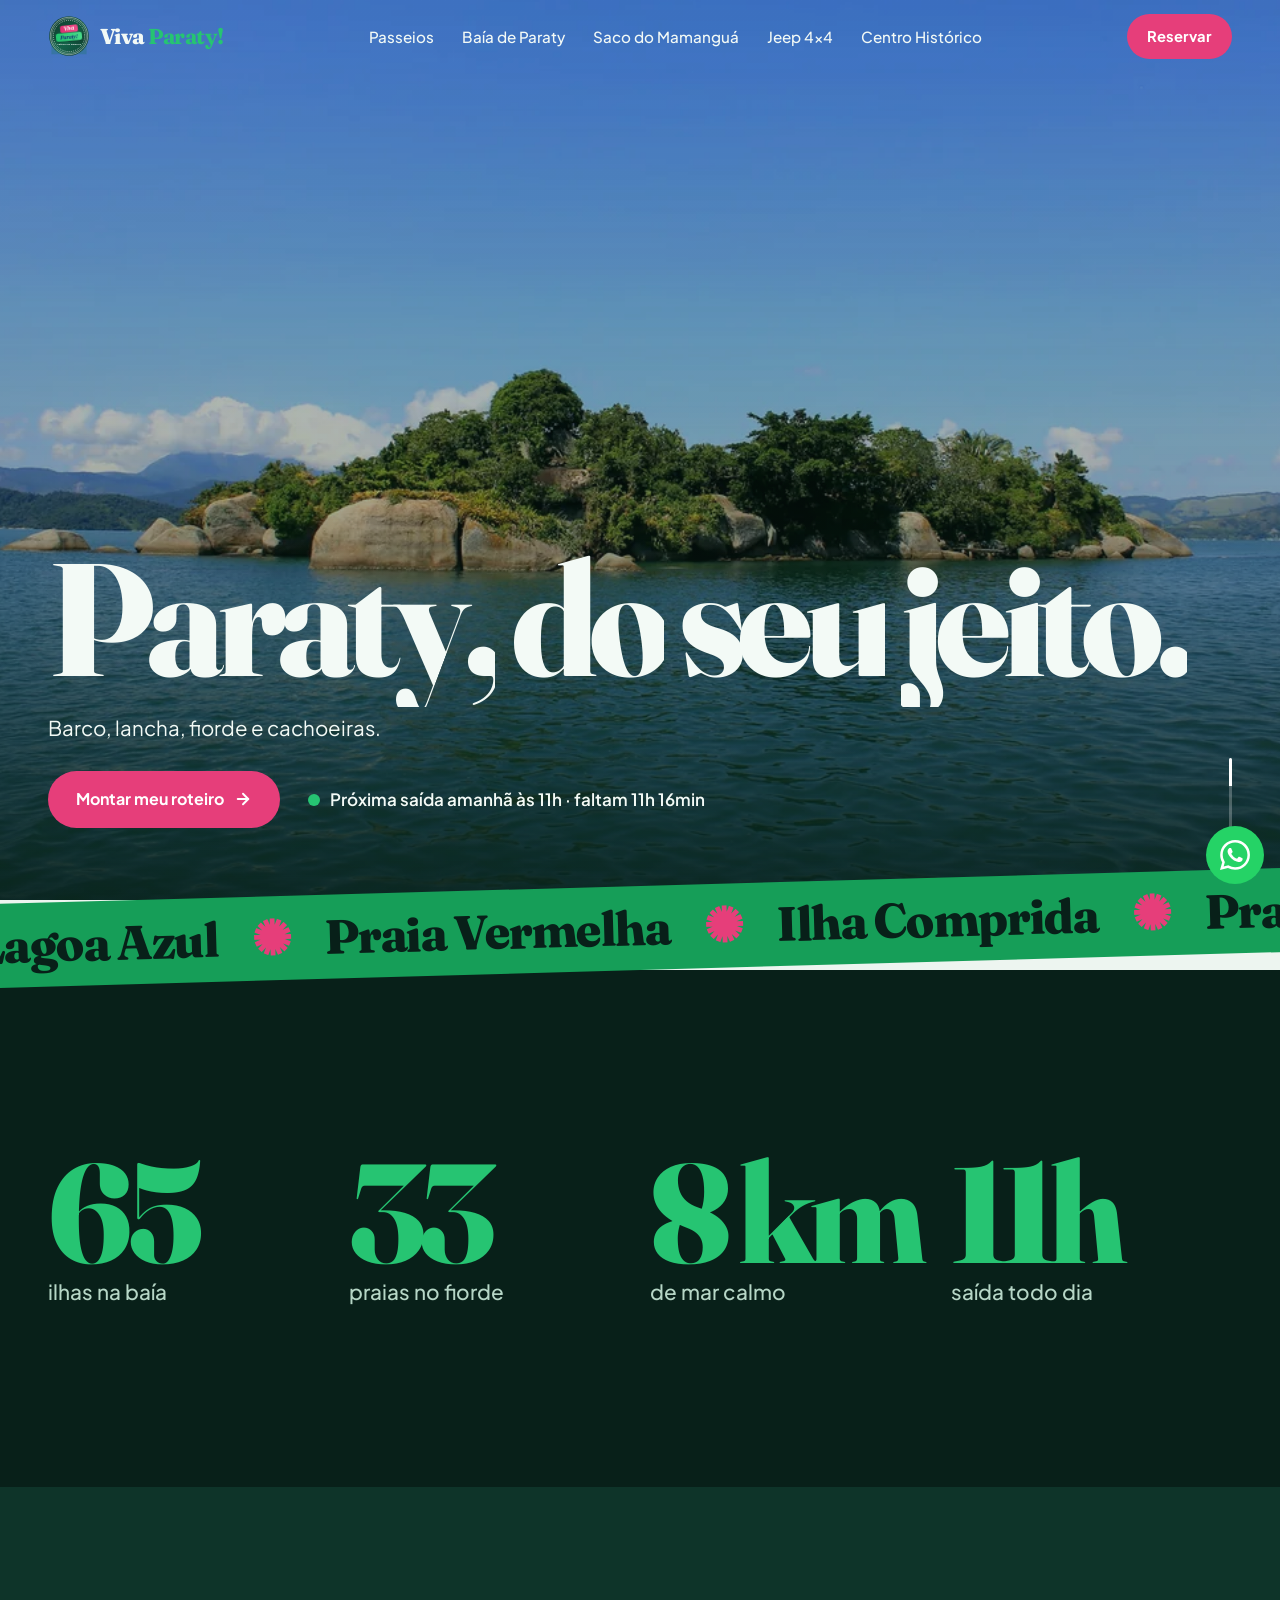
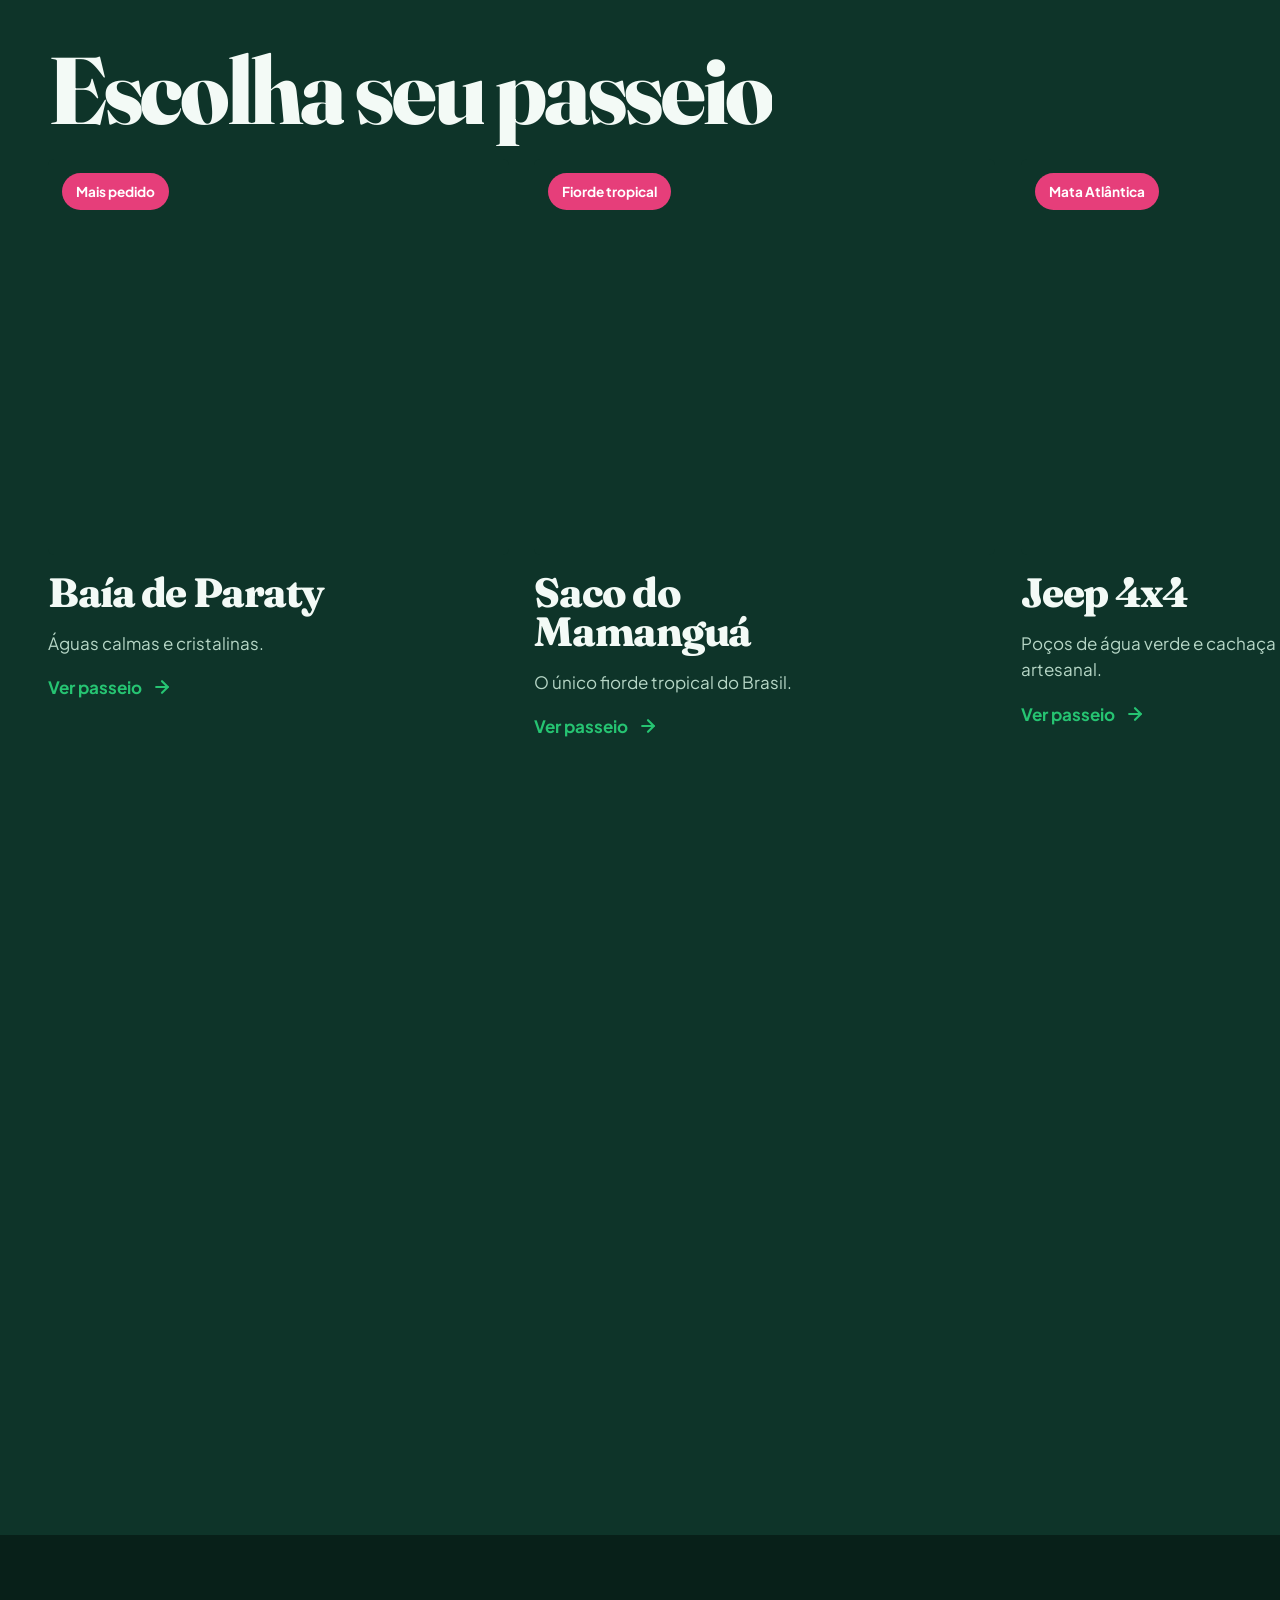
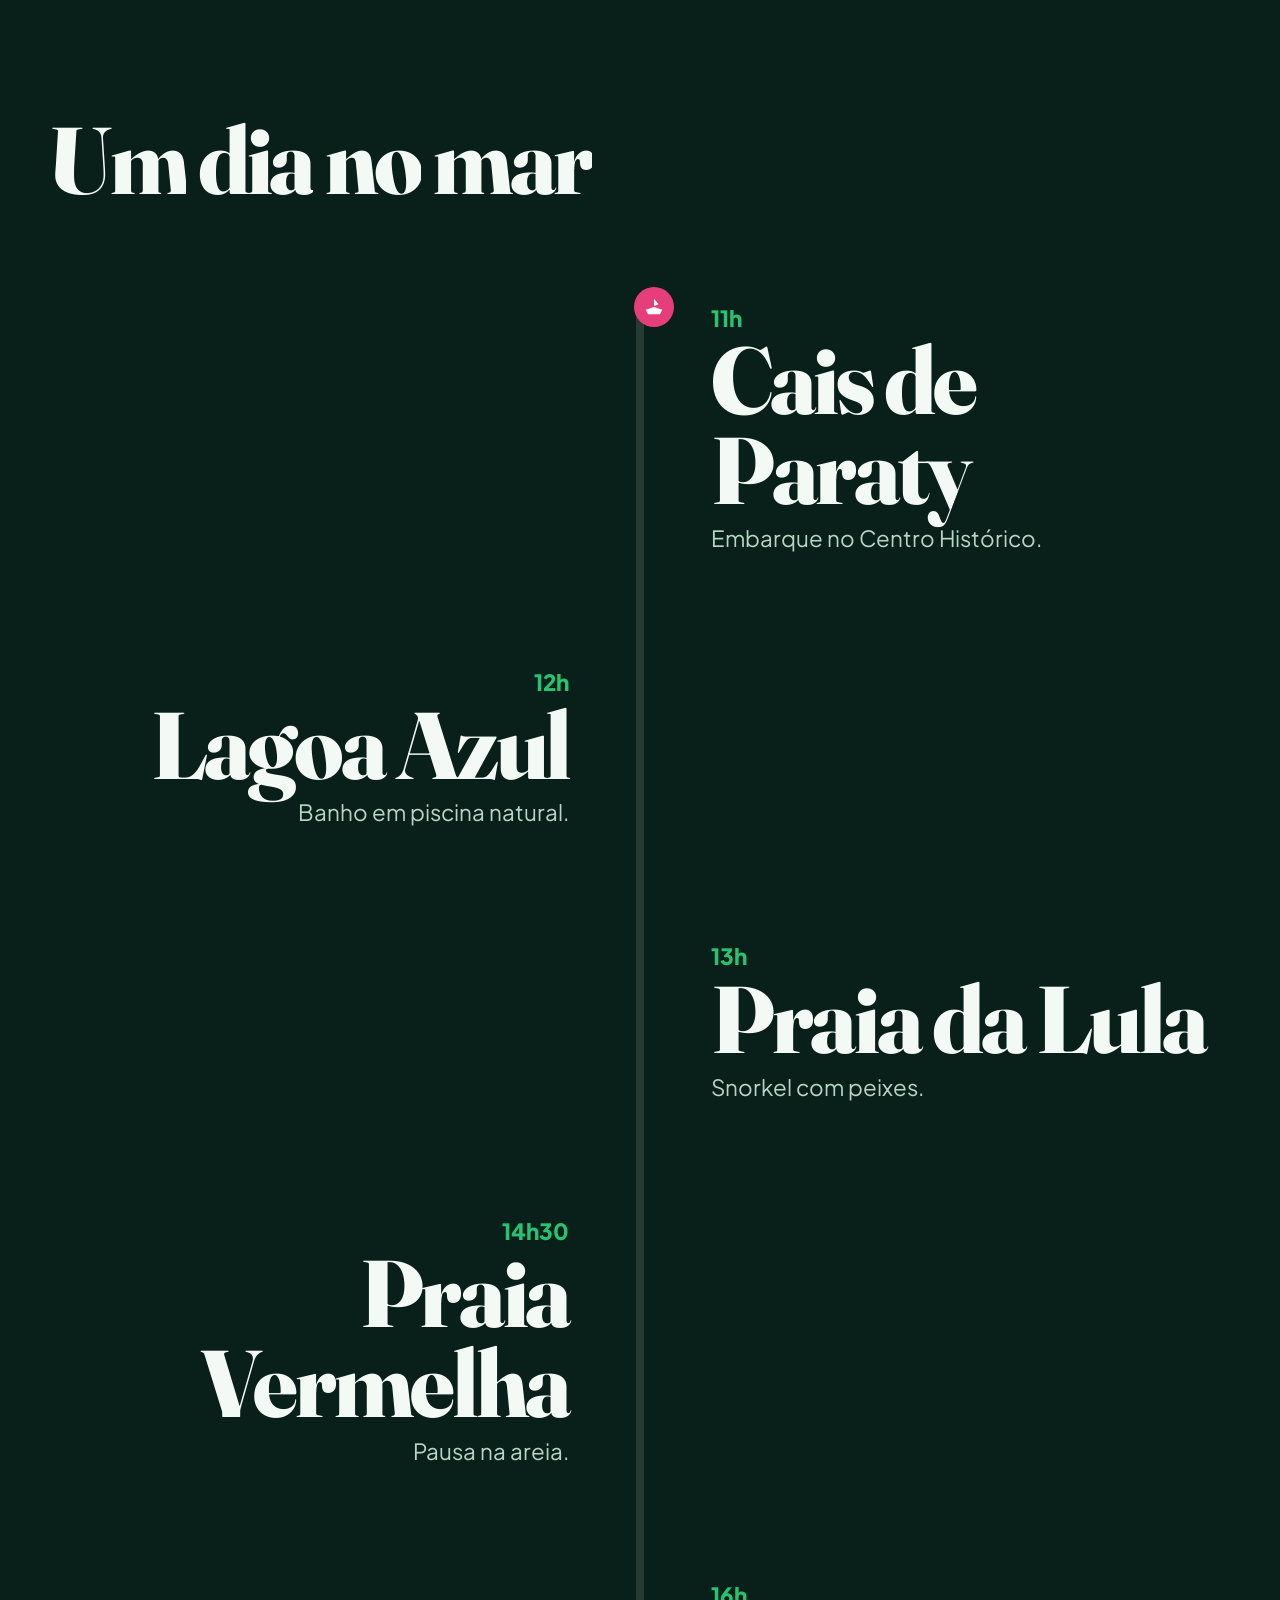
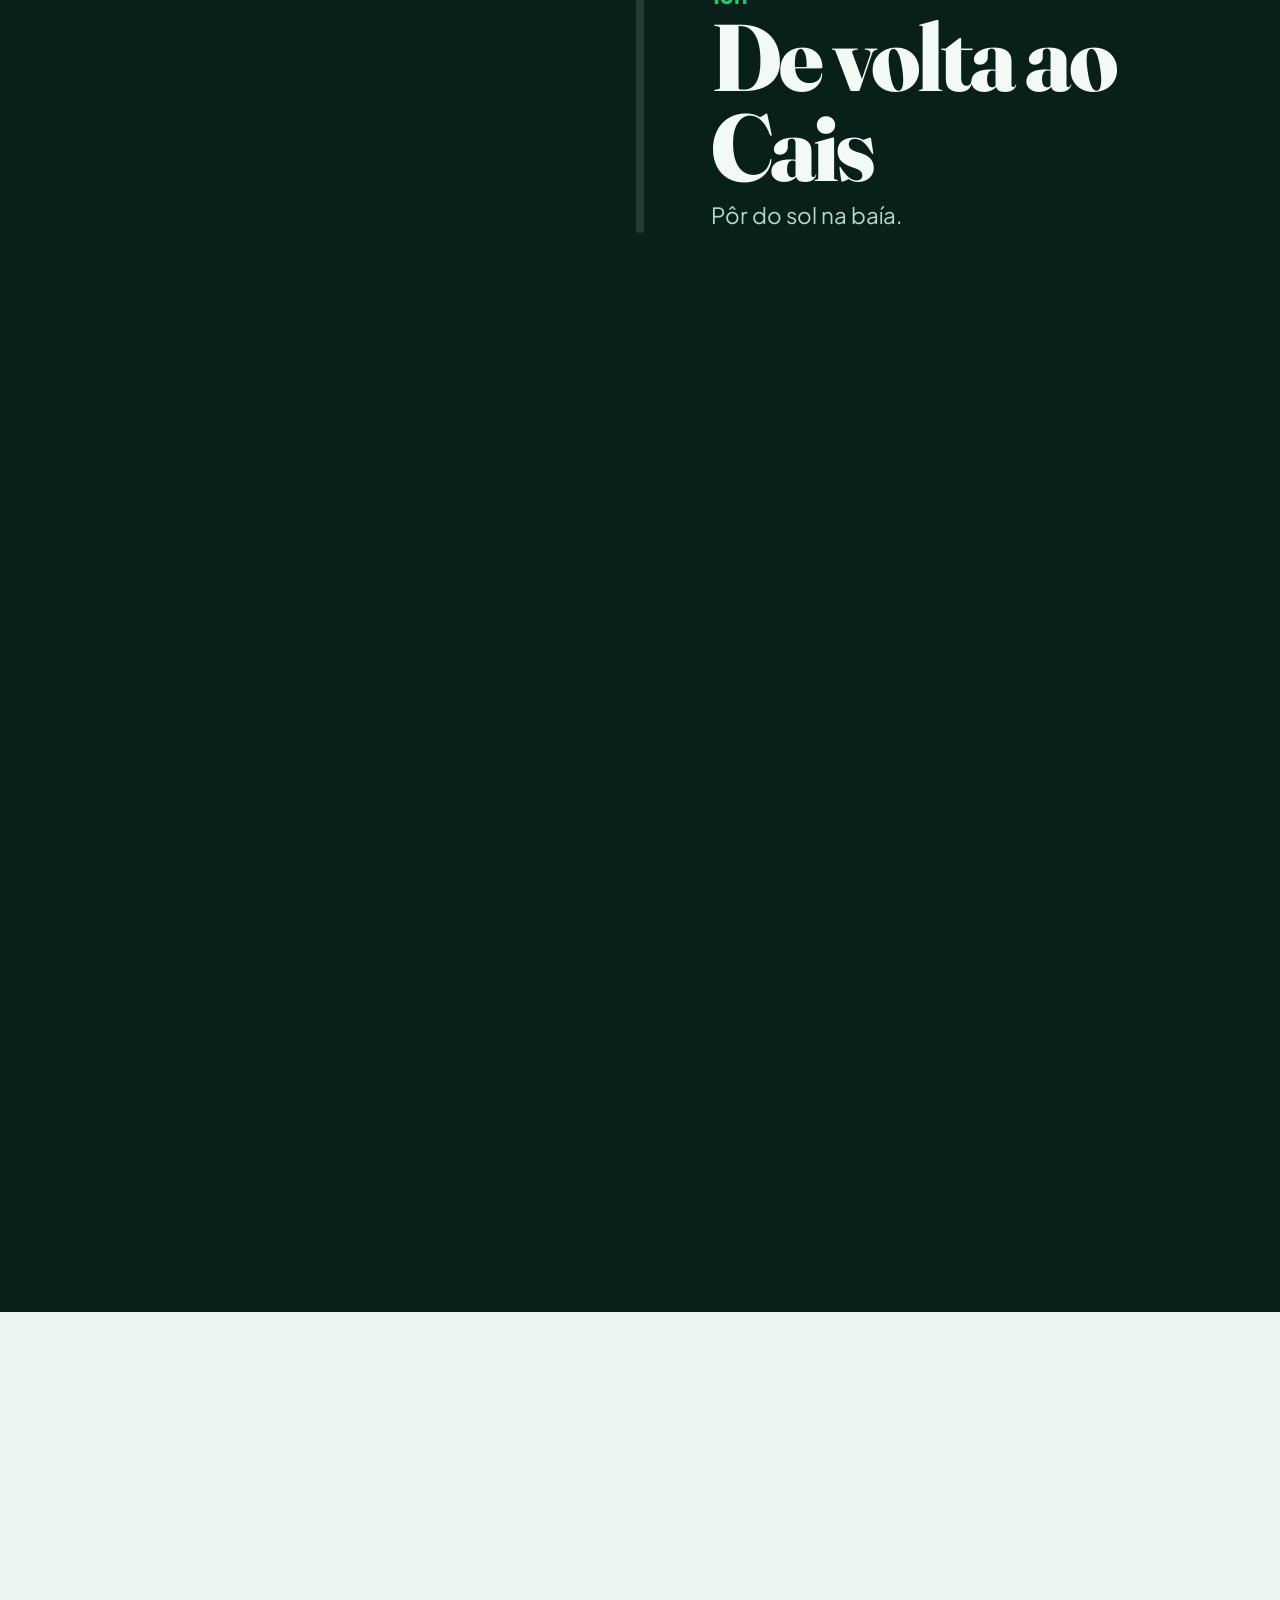
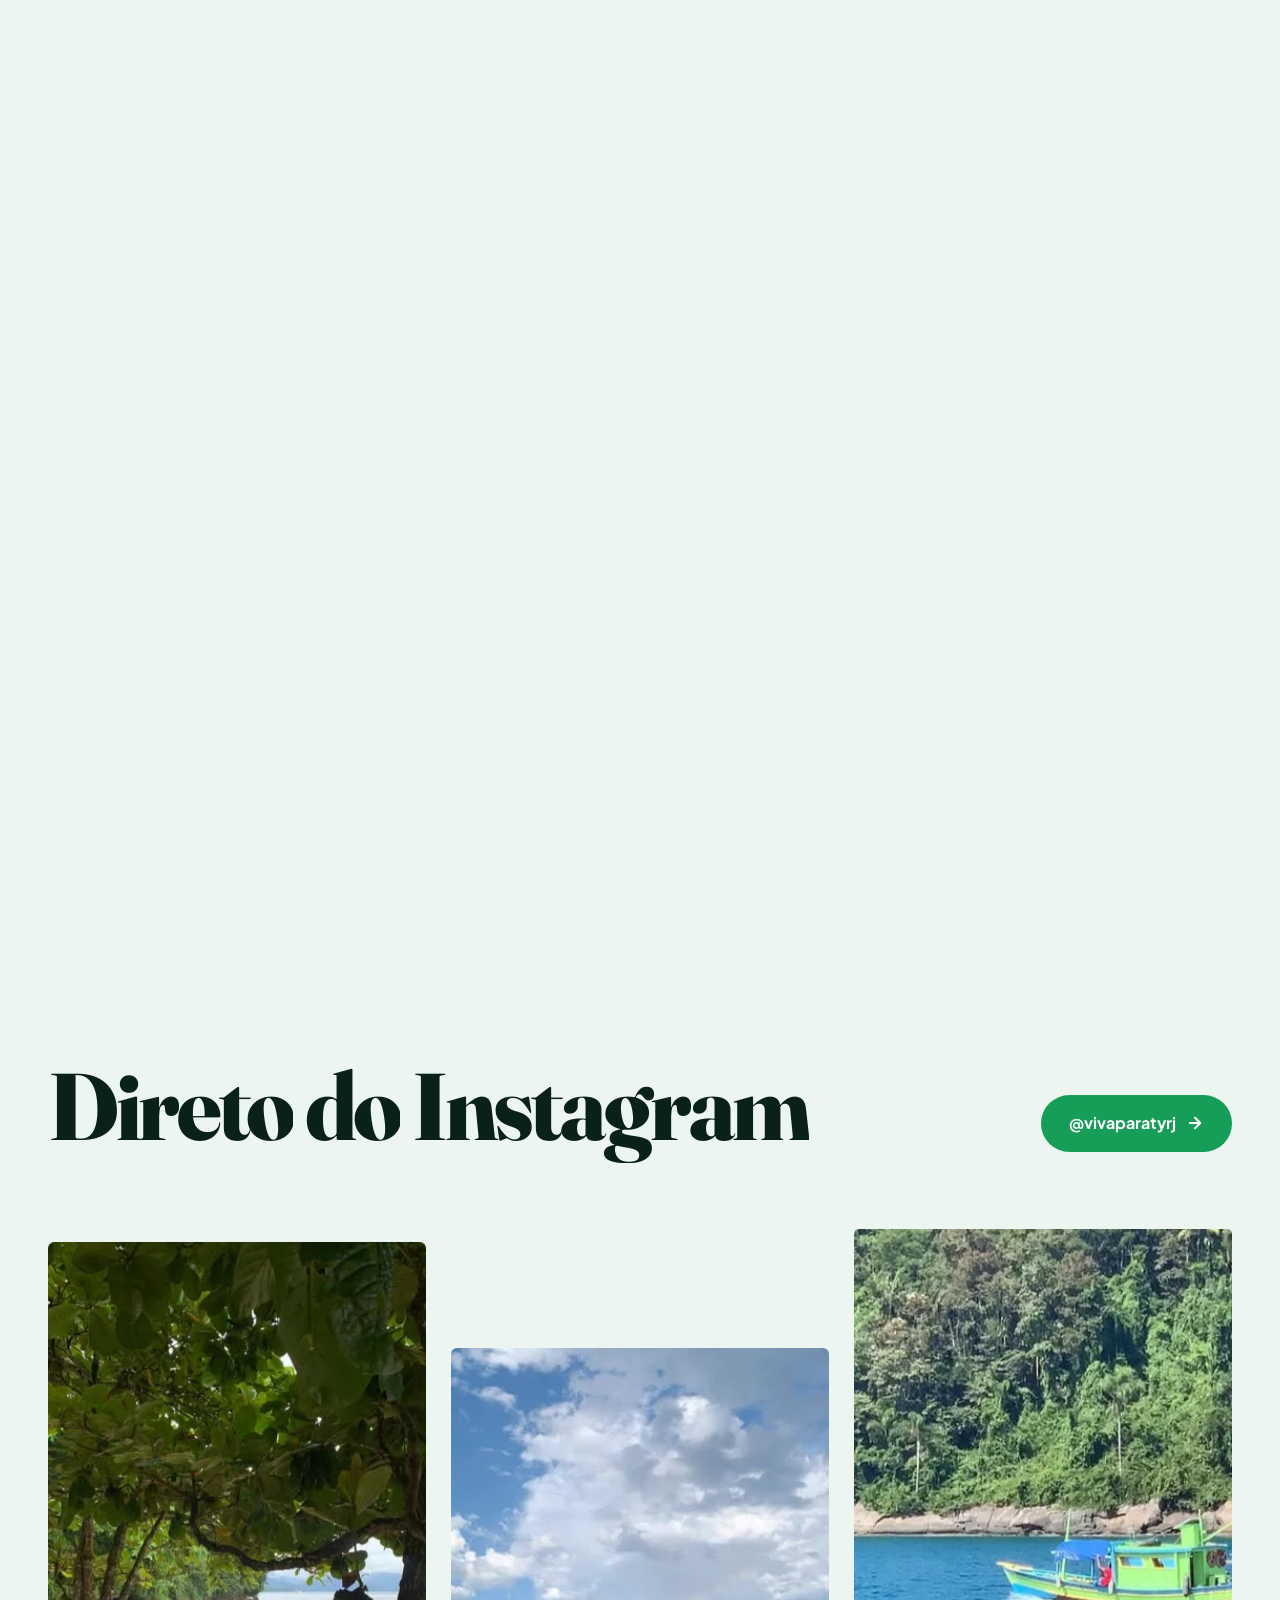
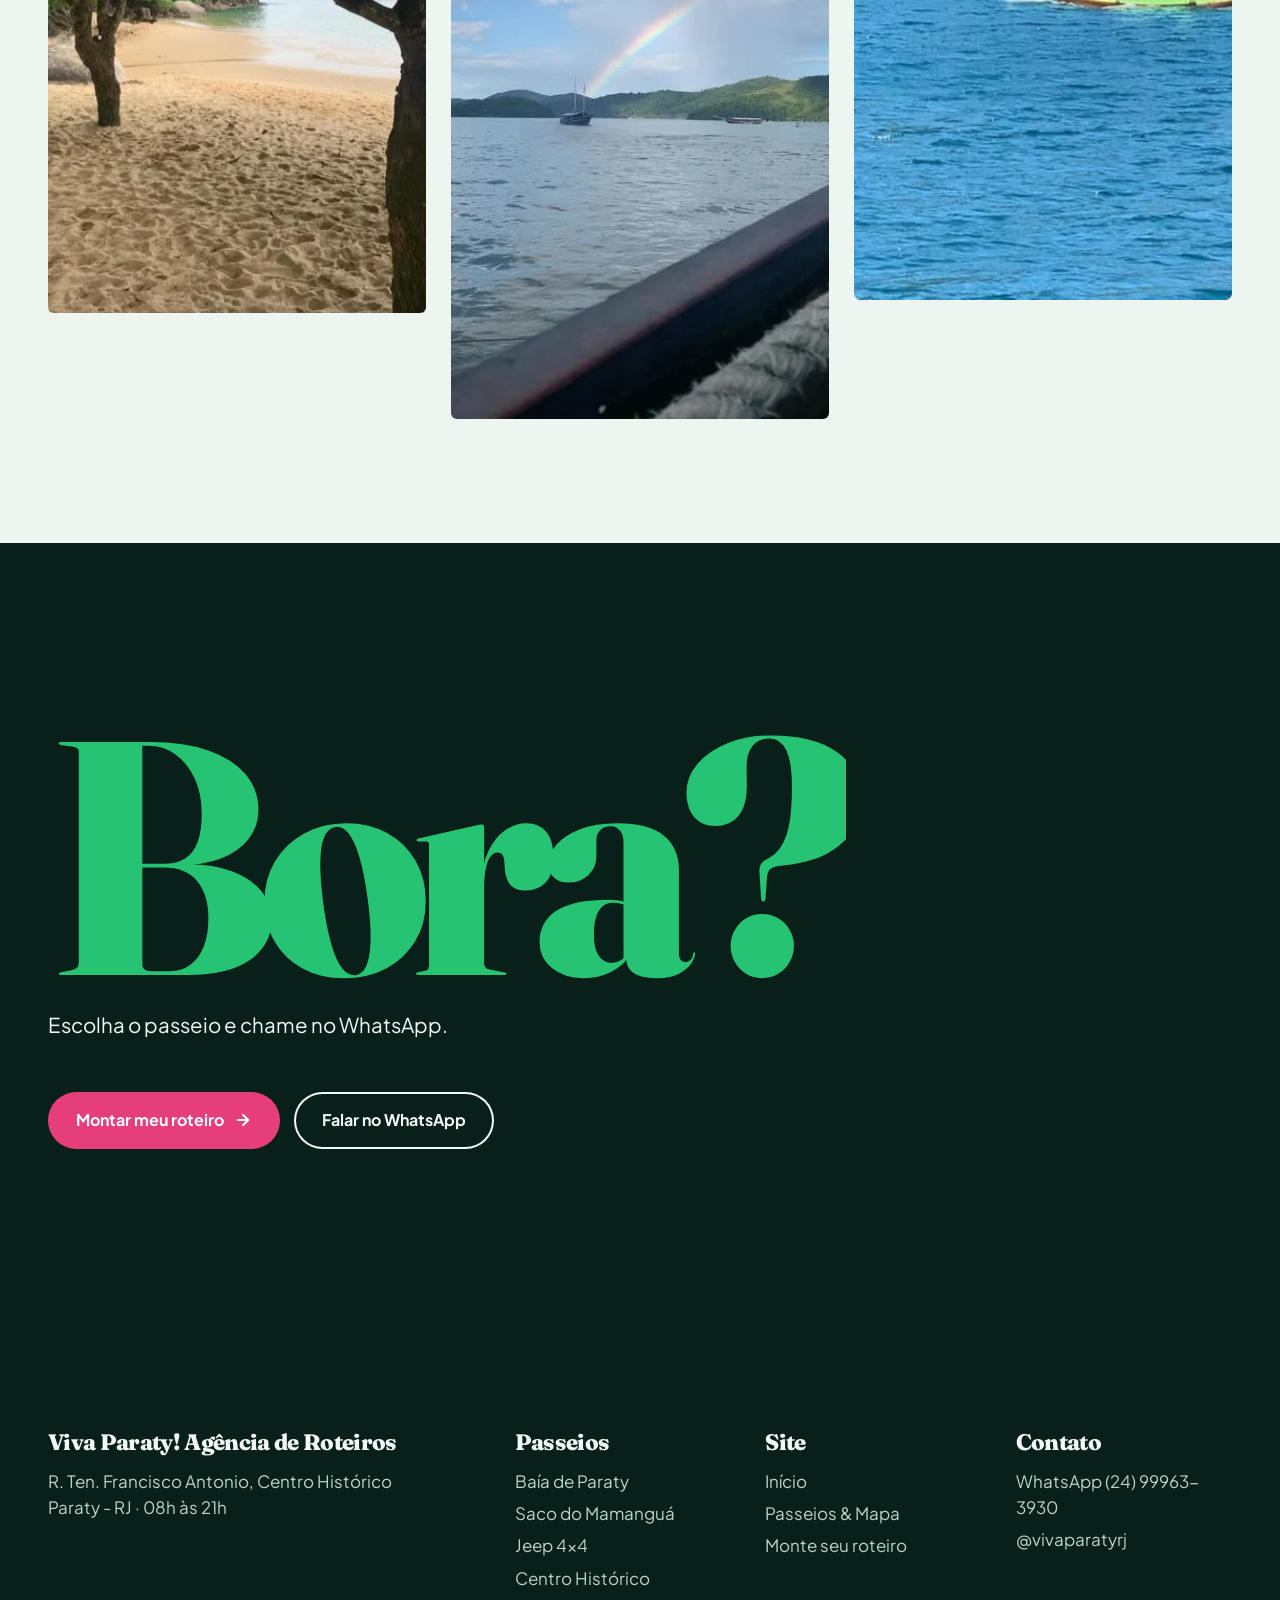
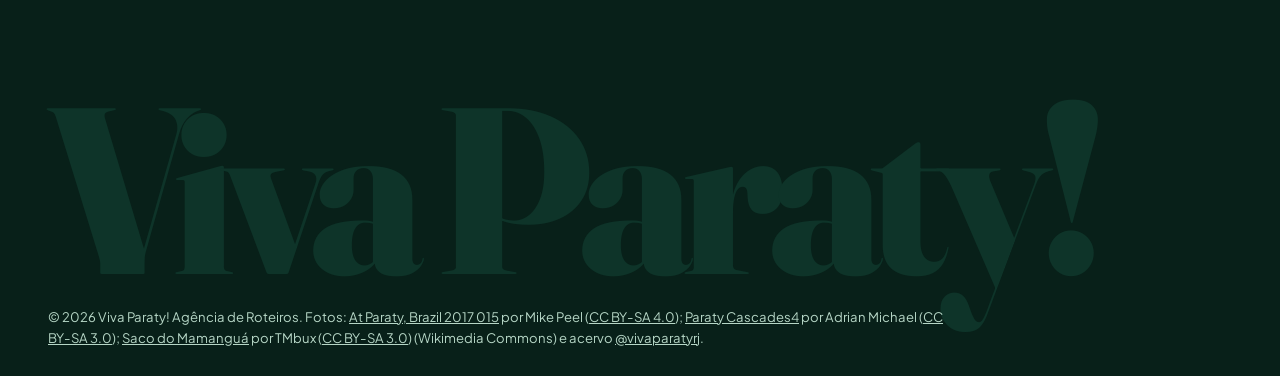
==== commit 416aa99f: "site multipagina: 7 paginas, motion, texto minimo Co-Authored-By: Claude Sonnet 5.5 <noreply@anthrop" ====
--- a/index.html
+++ b/index.html
@@ -1,57 +1,24 @@
 <!DOCTYPE html>
 <html lang="pt-BR">
 <head>
-  <meta charset="UTF-8" />
-  <meta name="viewport" content="width=device-width, initial-scale=1.0, viewport-fit=cover" />
-  <meta name="theme-color" content="#0A241D" />
-  <meta name="color-scheme" content="light" />
-  <meta name="format-detection" content="telephone=no" />
-
-  <title>Viva Paraty! — Agência de Roteiros Selecionados a Dedo em Paraty, RJ</title>
-  <meta name="description" content="Roteiros selecionados a dedo em Paraty, RJ: passeio de lancha privativa e escuna na Lagoa Azul e Praia Vermelha, Saco do Mamanguá (Fiorde Tropical), Cachoeiras & Alambiques e Centro Histórico. Reserve pelo WhatsApp (24) 99963-3930." />
-  <meta name="robots" content="index, follow, max-image-preview:large, max-snippet:-1, max-video-preview:-1" />
-  <link rel="canonical" href="https://viva-paraty.vercel.app/" />
-
-  <!-- Geo Meta -->
-  <meta name="geo.region" content="BR-RJ" />
-  <meta name="geo.placename" content="Centro Histórico, Paraty - RJ" />
-  <meta name="geo.position" content="-23.2182665;-44.7140914" />
-  <meta name="ICBM" content="-23.2182665, -44.7140914" />
-
-  <!-- Open Graph / WhatsApp Preview -->
-  <meta property="og:type" content="website" />
-  <meta property="og:locale" content="pt_BR" />
-  <meta property="og:site_name" content="Viva Paraty! — Agência de Roteiros" />
-  <meta property="og:title" content="Viva Paraty! — Roteiros Selecionados a Dedo em Paraty, RJ" />
-  <meta property="og:description" content="Passeios de Lancha & Escuna na Baía de Paraty, Saco do Mamanguá (Fiorde Tropical), Cachoeiras & Alambiques e Centro Histórico. Monte seu roteiro pelo WhatsApp (24) 99963-3930." />
-  <meta property="og:url" content="https://viva-paraty.vercel.app/" />
-  <meta property="og:image" content="https://viva-paraty.vercel.app/img/og-viva-paraty.jpg" />
-  <meta property="og:image:width" content="1200" />
-  <meta property="og:image:height" content="630" />
-  <meta property="og:image:alt" content="Viva Paraty! Agência de Roteiros na Baía de Paraty e Saco do Mamanguá" />
-
-  <!-- Twitter -->
-  <meta name="twitter:card" content="summary_large_image" />
-  <meta name="twitter:title" content="Viva Paraty! — Agência de Roteiros em Paraty, RJ" />
-  <meta name="twitter:description" content="Lancha privativa, escuna diária às 11h, Saco do Mamanguá e Jeep Tour Cachoeiras & Alambiques em Paraty." />
-  <meta name="twitter:image" content="https://viva-paraty.vercel.app/img/og-viva-paraty.jpg" />
-
-  <!-- Icons & Manifest -->
-  <link rel="icon" type="image/svg+xml" href="img/favicon.svg" />
-  <link rel="apple-touch-icon" sizes="180x180" href="img/apple-touch-icon.png" />
-  <link rel="manifest" href="site.webmanifest" />
-
-  <!-- Preload Hero Image -->
-  <link rel="preload" as="image" href="img/hero-baia-paraty-m.webp" media="(max-width: 768px)" fetchpriority="high" />
-  <link rel="preload" as="image" href="img/hero-baia-paraty-4k.webp" media="(min-width: 769px)" fetchpriority="high" />
-
-  <!-- Google Fonts: Fraunces + Plus Jakarta Sans + JetBrains Mono -->
-  <link rel="preconnect" href="https://fonts.googleapis.com" />
-  <link rel="preconnect" href="https://fonts.gstatic.com" crossorigin />
-  <link href="https://fonts.googleapis.com/css2?family=Fraunces:ital,opsz,wght@0,9..144,600;0,9..144,700;0,9..144,800;1,9..144,600;1,9..144,700&family=JetBrains+Mono:wght@500;600&family=Plus+Jakarta+Sans:wght@400;500;600;700;800&display=swap" rel="stylesheet" />
-
-  <!-- Schema.org JSON-LD (@graph) -->
-  <script type="application/ld+json">
+<meta charset="UTF-8"><meta name="viewport" content="width=device-width,initial-scale=1,viewport-fit=cover">
+<meta name="theme-color" content="#082019">
+<title>Viva Paraty! Passeios de barco, lancha e jeep em Paraty, RJ</title>
+<meta name="description" content="Agência de roteiros em Paraty, RJ: lancha privativa e escuna às 11h na Baía, Saco do Mamanguá, Jeep 4x4 Cachoeiras & Alambiques e Centro Histórico.">
+<meta name="robots" content="index, follow, max-image-preview:large">
+<link rel="canonical" href="https://viva-paraty.vercel.app/">
+<meta name="geo.region" content="BR-RJ"><meta name="geo.placename" content="Paraty - RJ"><meta name="geo.position" content="-23.2182665;-44.7140914">
+<meta property="og:type" content="website"><meta property="og:locale" content="pt_BR"><meta property="og:site_name" content="Viva Paraty! Agência de Roteiros">
+<meta property="og:title" content="Viva Paraty! Passeios de barco, lancha e jeep em Paraty, RJ"><meta property="og:description" content="Agência de roteiros em Paraty, RJ: lancha privativa e escuna às 11h na Baía, Saco do Mamanguá, Jeep 4x4 Cachoeiras & Alambiques e Centro Histórico."><meta property="og:url" content="https://viva-paraty.vercel.app/">
+<meta property="og:image" content="https://viva-paraty.vercel.app/img/og-viva-paraty.jpg"><meta property="og:image:width" content="1200"><meta property="og:image:height" content="630">
+<meta name="twitter:card" content="summary_large_image">
+<link rel="icon" type="image/svg+xml" href="img/favicon.svg"><link rel="apple-touch-icon" href="img/apple-touch-icon.png"><link rel="manifest" href="site.webmanifest">
+<link rel="preload" as="image" href="img/hero-baia-paraty-m.webp" media="(max-width:768px)" fetchpriority="high"><link rel="preload" as="image" href="img/hero-baia-paraty-4k.webp" media="(min-width:769px)" fetchpriority="high">
+<link rel="preconnect" href="https://fonts.googleapis.com"><link rel="preconnect" href="https://fonts.gstatic.com" crossorigin>
+<link href="https://fonts.googleapis.com/css2?family=Fraunces:opsz,wght@9..144,600;9..144,800&family=Plus+Jakarta+Sans:wght@400;500;700&display=swap" rel="stylesheet">
+<script>document.documentElement.classList.add('js')</script>
+<link rel="stylesheet" href="css/site.css">
+<script type="application/ld+json">
   {
     "@context": "https://schema.org",
     "@graph": [
@@ -202,2290 +169,48 @@
     ]
   }
   </script>
-
-  <style>
-    :root {
-      /* Brand Palette extracted from @vivaparatyrj official identity + Paraty Atlantic Forest & Emerald Bay */
-      --bg-mist: #EDF5F0;
-      --bg-sand: #E2EFE7;
-      --bg-card: #F8FBF9;
-      --bg-forest-deep: #082019;
-      --bg-forest-mid: #0E3429;
-      --bg-bay-navy: #132C68;
-
-      --ink-primary: #09211A;
-      --ink-secondary: #2B4B41;
-      --ink-muted: #527368;
-      --ink-on-dark: #F3FAF6;
-      --ink-on-dark-muted: #B6D6C6;
-
-      --viva-emerald: #169E58;
-      --viva-emerald-bright: #26C472;
-      --viva-emerald-soft: rgba(22, 158, 88, 0.13);
-      --viva-magenta: #E63E7A;
-      --viva-magenta-dark: #C42860;
-      --viva-magenta-soft: rgba(230, 62, 122, 0.12);
-      --viva-navy: #153278;
-      --viva-gold: #F5B82E;
-
-      --border-soft: rgba(9, 33, 26, 0.11);
-      --border-strong: rgba(22, 158, 88, 0.28);
-      --border-dark: rgba(255, 255, 255, 0.14);
-
-      --shadow-sm: 0 8px 24px -8px rgba(8, 32, 25, 0.09);
-      --shadow-md: 0 18px 42px -12px rgba(8, 32, 25, 0.15);
-      --shadow-lg: 0 26px 60px -15px rgba(8, 32, 25, 0.26);
-
-      --radius-sm: 12px;
-      --radius-md: 18px;
-      --radius-lg: 26px;
-      --radius-pill: 999px;
-
-      --font-display: 'Fraunces', Georgia, serif;
-      --font-sans: 'Plus Jakarta Sans', -apple-system, BlinkMacSystemFont, sans-serif;
-      --font-mono: 'JetBrains Mono', monospace;
-    }
-
-    *, *::before, *::after {
-      box-sizing: border-box;
-      margin: 0;
-      padding: 0;
-    }
-
-    html {
-      scroll-behavior: smooth;
-      -webkit-text-size-adjust: 100%;
-      overflow-x: hidden;
-      background-color: var(--bg-mist);
-      color: var(--ink-primary);
-      font-family: var(--font-sans);
-    }
-
-    body {
-      overflow-x: hidden;
-      background-color: var(--bg-mist);
-      color: var(--ink-primary);
-      line-height: 1.55;
-      -webkit-font-smoothing: antialiased;
-      position: relative;
-    }
-
-    img, picture, svg {
-      display: block;
-      max-width: 100%;
-      height: auto;
-    }
-
-    a {
-      color: inherit;
-      text-decoration: none;
-    }
-
-    button, input, select {
-      font: inherit;
-      color: inherit;
-      border: none;
-      background: none;
-    }
-
-    button {
-      cursor: pointer;
-      touch-action: manipulation;
-    }
-
-    .container {
-      width: 100%;
-      max-width: 1220px;
-      margin: 0 auto;
-      padding: 0 18px;
-    }
-
-    @media (min-width: 768px) {
-      .container {
-        padding: 0 32px;
-      }
-    }
-
-    /* ==========================================================================
-       TOP NAVBAR (Smart Auto-Hide on Scroll Down)
-       ========================================================================== */
-    .site-header {
-      position: fixed;
-      top: 10px;
-      left: 0;
-      right: 0;
-      z-index: 90;
-      padding: 0 12px;
-      transition: transform 0.36s cubic-bezier(0.22, 1, 0.36, 1), opacity 0.28s ease;
-      will-change: transform;
-    }
-
-    .site-header.nav-hidden {
-      transform: translateY(-150%);
-    }
-
-    .nav-bar {
-      max-width: 1180px;
-      margin: 0 auto;
-      height: 60px;
-      padding: 0 12px 0 14px;
-      border-radius: var(--radius-pill);
-      background: rgba(8, 32, 25, 0.90);
-      backdrop-filter: blur(14px);
-      -webkit-backdrop-filter: blur(14px);
-      border: 1px solid rgba(255, 255, 255, 0.14);
-      box-shadow: 0 14px 34px rgba(5, 20, 15, 0.28);
-      display: flex;
-      align-items: center;
-      justify-content: space-between;
-      gap: 10px;
-    }
-
-    .nav-brand {
-      display: inline-flex;
-      align-items: center;
-      gap: 10px;
-      min-height: 44px;
-      flex-shrink: 0;
-    }
-
-    .nav-brand-logo {
-      width: 40px;
-      height: 40px;
-      border-radius: 50%;
-      flex-shrink: 0;
-      box-shadow: 0 2px 8px rgba(0, 0, 0, 0.3);
-    }
-
-    .nav-brand-text {
-      display: flex;
-      flex-direction: column;
-      line-height: 1.05;
-    }
-
-    .nav-brand-title {
-      font-family: var(--font-display);
-      font-weight: 800;
-      font-style: italic;
-      font-size: 1.08rem;
-      color: #FFFFFF;
-      letter-spacing: -0.02em;
-    }
-
-    .nav-brand-title span {
-      color: var(--viva-emerald-bright);
-    }
-
-    .nav-brand-sub {
-      font-size: 0.68rem;
-      font-weight: 600;
-      text-transform: uppercase;
-      letter-spacing: 0.08em;
-      color: var(--ink-on-dark-muted);
-    }
-
-    .nav-links {
-      display: none;
-      align-items: center;
-      gap: 26px;
-      list-style: none;
-    }
-
-    .nav-links a {
-      font-size: 0.9rem;
-      font-weight: 600;
-      color: rgba(243, 250, 246, 0.88);
-      padding: 10px 4px;
-      min-height: 44px;
-      display: inline-flex;
-      align-items: center;
-      transition: color 0.2s ease;
-    }
-
-    .nav-links a:hover {
-      color: var(--viva-emerald-bright);
-    }
-
-    .nav-cta {
-      display: inline-flex;
-      align-items: center;
-      justify-content: center;
-      gap: 7px;
-      min-height: 44px;
-      padding: 0 16px;
-      border-radius: var(--radius-pill);
-      background: linear-gradient(135deg, var(--viva-emerald-bright) 0%, var(--viva-emerald) 100%);
-      color: #051B12;
-      font-weight: 800;
-      font-size: 0.84rem;
-      letter-spacing: -0.01em;
-      white-space: nowrap;
-      box-shadow: 0 6px 18px rgba(38, 196, 114, 0.32);
-      transition: transform 0.2s ease, box-shadow 0.2s ease;
-    }
-
-    .nav-cta:hover {
-      transform: translateY(-1px);
-      box-shadow: 0 10px 22px rgba(38, 196, 114, 0.44);
-    }
-
-    .nav-cta svg {
-      width: 16px;
-      height: 16px;
-      flex-shrink: 0;
-    }
-
-    @media (min-width: 820px) {
-      .nav-links {
-        display: flex;
-      }
-      .nav-bar {
-        height: 64px;
-        padding: 0 14px 0 18px;
-      }
-    }
-
-    /* ==========================================================================
-       1ST FOLD — HERO (Mobile: Photo on Top, Clean Text Below | Desktop: Full-Bleed)
-       ========================================================================== */
-    .hero {
-      position: relative;
-      background: var(--bg-forest-deep);
-      color: var(--ink-on-dark);
-      overflow: hidden;
-    }
-
-    .hero-media {
-      position: relative;
-      width: 100%;
-      height: 54svh;
-      min-height: 330px;
-      max-height: 480px;
-      overflow: hidden;
-    }
-
-    .hero-media picture,
-    .hero-media img {
-      width: 100%;
-      height: 100%;
-      object-fit: cover;
-      object-position: center 48%;
-    }
-
-    /* Subtle gradient transition from photo into deep forest canvas on mobile */
-    .hero-media::after {
-      content: "";
-      position: absolute;
-      inset: 0;
-      background:
-        linear-gradient(180deg, rgba(8, 32, 25, 0.45) 0%, rgba(8, 32, 25, 0.0) 32%, rgba(8, 32, 25, 0.15) 68%, var(--bg-forest-deep) 100%);
-      pointer-events: none;
-    }
-
-    .hero-body {
-      position: relative;
-      z-index: 2;
-      padding: 6px 0 38px;
-      margin-top: -22px;
-    }
-
-    .hero-content {
-      max-width: 650px;
-    }
-
-    .hero-badge {
-      display: inline-flex;
-      align-items: center;
-      gap: 8px;
-      padding: 6px 13px;
-      border-radius: var(--radius-pill);
-      background: rgba(22, 158, 88, 0.22);
-      border: 1px solid rgba(72, 220, 138, 0.42);
-      color: #D7F9E6;
-      font-size: 0.76rem;
-      font-weight: 700;
-      letter-spacing: 0.03em;
-      margin-bottom: 14px;
-    }
-
-    .hero-badge-dot {
-      width: 8px;
-      height: 8px;
-      border-radius: 50%;
-      background: var(--viva-magenta);
-      box-shadow: 0 0 0 3px rgba(230, 62, 122, 0.28);
-      flex-shrink: 0;
-    }
-
-    .hero-title {
-      font-family: var(--font-display);
-      font-weight: 800;
-      font-size: clamp(2.05rem, 6.2vw, 3.85rem);
-      line-height: 1.06;
-      letter-spacing: -0.025em;
-      color: #FFFFFF;
-      margin-bottom: 12px;
-    }
-
-    .hero-title em {
-      font-style: italic;
-      color: var(--viva-emerald-bright);
-      font-weight: 700;
-    }
-
-    .hero-subtitle {
-      font-size: clamp(0.97rem, 2.2vw, 1.16rem);
-      color: var(--ink-on-dark-muted);
-      line-height: 1.48;
-      margin-bottom: 22px;
-      max-width: 54ch;
-    }
-
-    .hero-actions {
-      display: flex;
-      flex-wrap: wrap;
-      align-items: center;
-      gap: 12px;
-    }
-
-    .btn-primary {
-      display: inline-flex;
-      align-items: center;
-      justify-content: center;
-      gap: 10px;
-      min-height: 54px;
-      padding: 0 24px;
-      border-radius: var(--radius-pill);
-      background: linear-gradient(135deg, var(--viva-magenta) 0%, #D42865 100%);
-      color: #FFFFFF;
-      font-weight: 800;
-      font-size: 0.98rem;
-      letter-spacing: -0.01em;
-      box-shadow: 0 14px 30px rgba(230, 62, 122, 0.36);
-      transition: transform 0.22s ease, box-shadow 0.22s ease;
-      width: 100%;
-    }
-
-    .btn-primary:hover {
-      transform: translateY(-2px);
-      box-shadow: 0 18px 36px rgba(230, 62, 122, 0.48);
-    }
-
-    .btn-primary svg {
-      width: 19px;
-      height: 19px;
-      flex-shrink: 0;
-    }
-
-    @media (min-width: 520px) {
-      .btn-primary {
-        width: auto;
-      }
-    }
-
-    /* Desktop Full-Bleed Hero */
-    @media (min-width: 900px) {
-      .hero {
-        min-height: 88svh;
-        display: flex;
-        align-items: flex-end;
-      }
-
-      .hero-media {
-        position: absolute;
-        inset: 0;
-        height: 100%;
-        max-height: none;
-      }
-
-      .hero-media::after {
-        background:
-          linear-gradient(90deg, rgba(6, 26, 20, 0.88) 0%, rgba(6, 26, 20, 0.62) 45%, rgba(6, 26, 20, 0.14) 100%),
-          linear-gradient(180deg, rgba(6, 26, 20, 0.42) 0%, rgba(6, 26, 20, 0.0) 28%, rgba(6, 26, 20, 0.72) 100%);
-      }
-
-      .hero-body {
-        width: 100%;
-        margin-top: 0;
-        padding: 130px 0 68px;
-      }
-    }
-
-    /* ==========================================================================
-       QUICK TRUST STRIP (Below Fold)
-       ========================================================================== */
-    .trust-strip {
-      background: var(--bg-forest-mid);
-      border-top: 1px solid rgba(255, 255, 255, 0.09);
-      border-bottom: 1px solid rgba(255, 255, 255, 0.09);
-      padding: 16px 0;
-      color: var(--ink-on-dark);
-    }
-
-    .trust-grid {
-      display: grid;
-      grid-template-columns: repeat(2, 1fr);
-      gap: 12px 16px;
-    }
-
-    @media (min-width: 820px) {
-      .trust-grid {
-        grid-template-columns: repeat(4, 1fr);
-      }
-    }
-
-    .trust-item {
-      display: flex;
-      align-items: center;
-      gap: 10px;
-    }
-
-    .trust-icon {
-      width: 36px;
-      height: 36px;
-      border-radius: 10px;
-      background: rgba(38, 196, 114, 0.16);
-      border: 1px solid rgba(38, 196, 114, 0.34);
-      color: var(--viva-emerald-bright);
-      display: inline-flex;
-      align-items: center;
-      justify-content: center;
-      flex-shrink: 0;
-    }
-
-    .trust-icon svg {
-      width: 18px;
-      height: 18px;
-    }
-
-    .trust-text strong {
-      display: block;
-      font-size: 0.84rem;
-      font-weight: 700;
-      color: #FFFFFF;
-      line-height: 1.2;
-    }
-
-    .trust-text span {
-      display: block;
-      font-size: 0.73rem;
-      color: var(--ink-on-dark-muted);
-    }
-
-    /* ==========================================================================
-       SECTION HEADERS & REUSABLE TYPOGRAPHY
-       ========================================================================== */
-    .section {
-      padding: 58px 0;
-      position: relative;
-    }
-
-    @media (min-width: 820px) {
-      .section {
-        padding: 88px 0;
-      }
-    }
-
-    .section-eyebrow {
-      display: inline-flex;
-      align-items: center;
-      gap: 8px;
-      padding: 5px 12px;
-      border-radius: var(--radius-pill);
-      background: var(--viva-emerald-soft);
-      color: #0D6E3B;
-      font-size: 0.75rem;
-      font-weight: 800;
-      text-transform: uppercase;
-      letter-spacing: 0.08em;
-      margin-bottom: 12px;
-    }
-
-    .section-eyebrow.magenta {
-      background: var(--viva-magenta-soft);
-      color: var(--viva-magenta-dark);
-    }
-
-    .section-title {
-      font-family: var(--font-display);
-      font-weight: 800;
-      font-size: clamp(1.75rem, 4.4vw, 2.75rem);
-      line-height: 1.1;
-      letter-spacing: -0.02em;
-      color: var(--ink-primary);
-      margin-bottom: 10px;
-    }
-
-    .section-title em {
-      font-style: italic;
-      color: var(--viva-emerald);
-    }
-
-    .section-lead {
-      font-size: 0.98rem;
-      color: var(--ink-secondary);
-      max-width: 58ch;
-      line-height: 1.52;
-    }
-
-    /* ==========================================================================
-       ROTEIROS SELECIONADOS A DEDO (4 Core Experiences)
-       ========================================================================== */
-    .tours-header {
-      display: flex;
-      flex-direction: column;
-      gap: 14px;
-      margin-bottom: 28px;
-    }
-
-    @media (min-width: 820px) {
-      .tours-header {
-        flex-direction: row;
-        align-items: flex-end;
-        justify-content: space-between;
-        margin-bottom: 38px;
-      }
-    }
-
-    .tours-filter-bar {
-      display: flex;
-      gap: 8px;
-      overflow-x: auto;
-      padding-bottom: 4px;
-      scrollbar-width: none;
-    }
-
-    .tours-filter-bar::-webkit-scrollbar {
-      display: none;
-    }
-
-    .filter-chip {
-      min-height: 44px;
-      padding: 0 16px;
-      border-radius: var(--radius-pill);
-      background: var(--bg-card);
-      border: 1px solid var(--border-soft);
-      font-size: 0.83rem;
-      font-weight: 700;
-      color: var(--ink-secondary);
-      white-space: nowrap;
-      transition: all 0.2s ease;
-    }
-
-    .filter-chip.active,
-    .filter-chip:hover {
-      background: var(--ink-primary);
-      color: #FFFFFF;
-      border-color: var(--ink-primary);
-    }
-
-    .tours-grid {
-      display: grid;
-      grid-template-columns: 1fr;
-      gap: 22px;
-    }
-
-    @media (min-width: 768px) {
-      .tours-grid {
-        grid-template-columns: repeat(2, 1fr);
-        gap: 26px;
-      }
-    }
-
-    .tour-card {
-      background: var(--bg-card);
-      border-radius: var(--radius-lg);
-      border: 1px solid var(--border-soft);
-      box-shadow: var(--shadow-sm);
-      overflow: hidden;
-      display: flex;
-      flex-direction: column;
-      transition: transform 0.28s ease, box-shadow 0.28s ease, border-color 0.28s ease;
-    }
-
-    .tour-card:hover {
-      transform: translateY(-4px);
-      box-shadow: var(--shadow-md);
-      border-color: var(--border-strong);
-    }
-
-    .tour-media {
-      position: relative;
-      aspect-ratio: 16 / 10;
-      overflow: hidden;
-      background: var(--bg-forest-mid);
-    }
-
-    .tour-media img {
-      width: 100%;
-      height: 100%;
-      object-fit: cover;
-      transition: transform 0.6s cubic-bezier(0.22, 1, 0.36, 1);
-    }
-
-    .tour-card:hover .tour-media img {
-      transform: scale(1.04);
-    }
-
-    .tour-pills {
-      position: absolute;
-      top: 12px;
-      left: 12px;
-      right: 12px;
-      display: flex;
-      justify-content: space-between;
-      align-items: center;
-      gap: 8px;
-      pointer-events: none;
-    }
-
-    .tour-tag {
-      padding: 5px 11px;
-      border-radius: var(--radius-pill);
-      background: rgba(8, 32, 25, 0.86);
-      backdrop-filter: blur(8px);
-      color: #FFFFFF;
-      font-size: 0.73rem;
-      font-weight: 700;
-      letter-spacing: 0.02em;
-    }
-
-    .tour-tag.highlight {
-      background: var(--viva-magenta);
-      color: #FFFFFF;
-    }
-
-    .tour-tag.emerald {
-      background: var(--viva-emerald);
-      color: #FFFFFF;
-    }
-
-    .tour-time {
-      padding: 5px 10px;
-      border-radius: var(--radius-pill);
-      background: rgba(248, 251, 249, 0.92);
-      color: var(--ink-primary);
-      font-family: var(--font-mono);
-      font-size: 0.72rem;
-      font-weight: 600;
-    }
-
-    .tour-content {
-      padding: 20px 20px 22px;
-      display: flex;
-      flex-direction: column;
-      flex: 1;
-    }
-
-    .tour-title {
-      font-family: var(--font-display);
-      font-size: 1.32rem;
-      font-weight: 800;
-      line-height: 1.18;
-      color: var(--ink-primary);
-      margin-bottom: 8px;
-    }
-
-    .tour-desc {
-      font-size: 0.9rem;
-      color: var(--ink-secondary);
-      line-height: 1.48;
-      margin-bottom: 14px;
-    }
-
-    .tour-stops {
-      display: flex;
-      flex-wrap: wrap;
-      gap: 6px;
-      margin-bottom: 18px;
-      list-style: none;
-    }
-
-    .tour-stops li {
-      font-size: 0.75rem;
-      font-weight: 600;
-      padding: 4px 10px;
-      border-radius: 8px;
-      background: var(--bg-mist);
-      color: var(--ink-secondary);
-      border: 1px solid rgba(9, 33, 26, 0.08);
-    }
-
-    .tour-footer {
-      margin-top: auto;
-      padding-top: 14px;
-      border-top: 1px solid var(--border-soft);
-      display: flex;
-      align-items: center;
-      justify-content: space-between;
-      gap: 10px;
-    }
-
-    .tour-meta {
-      font-size: 0.77rem;
-      color: var(--ink-muted);
-      font-weight: 600;
-    }
-
-    .tour-meta strong {
-      display: block;
-      color: var(--ink-primary);
-      font-size: 0.84rem;
-    }
-
-    .btn-tour-select {
-      display: inline-flex;
-      align-items: center;
-      justify-content: center;
-      gap: 7px;
-      min-height: 44px;
-      padding: 0 16px;
-      border-radius: var(--radius-pill);
-      background: var(--ink-primary);
-      color: #FFFFFF;
-      font-size: 0.82rem;
-      font-weight: 700;
-      transition: background 0.2s ease, transform 0.2s ease;
-    }
-
-    .btn-tour-select:hover {
-      background: var(--viva-emerald);
-      transform: translateY(-1px);
-    }
-
-    /* ==========================================================================
-       INTERACTIVE PARATY ROUTE MAP ("Onde Vamos Navegar e Explorar")
-       ========================================================================== */
-    .map-section {
-      background: linear-gradient(180deg, var(--bg-forest-deep) 0%, #0C2B22 100%);
-      color: var(--ink-on-dark);
-      overflow: hidden;
-    }
-
-    .map-section .section-title {
-      color: #FFFFFF;
-    }
-
-    .map-section .section-lead {
-      color: var(--ink-on-dark-muted);
-    }
-
-    .map-layout {
-      display: grid;
-      grid-template-columns: 1fr;
-      gap: 24px;
-      margin-top: 28px;
-      align-items: center;
-    }
-
-    @media (min-width: 920px) {
-      .map-layout {
-        grid-template-columns: 1.15fr 0.85fr;
-        gap: 36px;
-      }
-    }
-
-    .bay-map-board {
-      position: relative;
-      background: radial-gradient(circle at 60% 45%, #134C3E 0%, #09261E 75%);
-      border-radius: var(--radius-lg);
-      border: 1px solid rgba(255, 255, 255, 0.14);
-      padding: 18px;
-      box-shadow: var(--shadow-lg);
-      overflow: hidden;
-    }
-
-    .bay-map-top {
-      display: flex;
-      justify-content: space-between;
-      align-items: center;
-      margin-bottom: 10px;
-      font-family: var(--font-mono);
-      font-size: 0.73rem;
-      color: var(--ink-on-dark-muted);
-    }
-
-    .bay-svg {
-      width: 100%;
-      height: auto;
-      display: block;
-      border-radius: var(--radius-md);
-    }
-
-    .map-route-path {
-      stroke-dasharray: 8 6;
-      animation: dashFlow 18s linear infinite;
-    }
-
-    @keyframes dashFlow {
-      to {
-        stroke-dashoffset: -140;
-      }
-    }
-
-    .map-pin-group {
-      cursor: pointer;
-      transition: transform 0.25s ease;
-    }
-
-    .map-pin-pulse {
-      transform-origin: center;
-      animation: pinPulse 2.4s ease-out infinite;
-    }
-
-    @keyframes pinPulse {
-      0% { r: 8px; opacity: 0.75; }
-      100% { r: 22px; opacity: 0; }
-    }
-
-    .map-stops-list {
-      display: grid;
-      grid-template-columns: 1fr;
-      gap: 10px;
-    }
-
-    .map-stop-btn {
-      width: 100%;
-      text-align: left;
-      padding: 14px 16px;
-      border-radius: var(--radius-md);
-      background: rgba(255, 255, 255, 0.05);
-      border: 1px solid rgba(255, 255, 255, 0.11);
-      color: var(--ink-on-dark);
-      display: flex;
-      align-items: flex-start;
-      gap: 12px;
-      min-height: 56px;
-      transition: all 0.22s ease;
-    }
-
-    .map-stop-btn.active,
-    .map-stop-btn:hover {
-      background: rgba(38, 196, 114, 0.16);
-      border-color: var(--viva-emerald-bright);
-      transform: translateX(3px);
-    }
-
-    .map-stop-num {
-      width: 30px;
-      height: 30px;
-      border-radius: 50%;
-      background: rgba(255, 255, 255, 0.12);
-      color: #FFFFFF;
-      font-family: var(--font-mono);
-      font-size: 0.78rem;
-      font-weight: 700;
-      display: inline-flex;
-      align-items: center;
-      justify-content: center;
-      flex-shrink: 0;
-      margin-top: 2px;
-    }
-
-    .map-stop-btn.active .map-stop-num {
-      background: var(--viva-magenta);
-      color: #FFFFFF;
-    }
-
-    .map-stop-info strong {
-      display: block;
-      font-size: 0.95rem;
-      font-weight: 700;
-      color: #FFFFFF;
-      margin-bottom: 2px;
-    }
-
-    .map-stop-info span {
-      display: block;
-      font-size: 0.81rem;
-      color: var(--ink-on-dark-muted);
-      line-height: 1.4;
-    }
-
-    /* ==========================================================================
-       REAL INSTAGRAM MOMENTS (@vivaparatyrj)
-       ========================================================================== */
-    .ig-section {
-      background: var(--bg-sand);
-      border-top: 1px solid var(--border-soft);
-      border-bottom: 1px solid var(--border-soft);
-    }
-
-    .ig-header {
-      display: flex;
-      flex-direction: column;
-      gap: 14px;
-      margin-bottom: 26px;
-    }
-
-    @media (min-width: 768px) {
-      .ig-header {
-        flex-direction: row;
-        align-items: flex-end;
-        justify-content: space-between;
-      }
-    }
-
-    .ig-profile-pill {
-      display: inline-flex;
-      align-items: center;
-      gap: 10px;
-      padding: 8px 16px 8px 10px;
-      border-radius: var(--radius-pill);
-      background: #FFFFFF;
-      border: 1px solid var(--border-soft);
-      box-shadow: var(--shadow-sm);
-      font-size: 0.84rem;
-      font-weight: 700;
-      color: var(--ink-primary);
-      min-height: 46px;
-      align-self: flex-start;
-    }
-
-    .ig-profile-pill img {
-      width: 32px;
-      height: 32px;
-      border-radius: 50%;
-      object-fit: cover;
-    }
-
-    .ig-grid {
-      display: grid;
-      grid-template-columns: repeat(3, 1fr);
-      gap: 8px;
-    }
-
-    @media (min-width: 820px) {
-      .ig-grid {
-        grid-template-columns: repeat(3, 1fr);
-        gap: 18px;
-      }
-    }
-
-    .ig-card {
-      position: relative;
-      border-radius: var(--radius-md);
-      overflow: hidden;
-      aspect-ratio: 4 / 5;
-      background: var(--bg-forest-mid);
-      box-shadow: var(--shadow-sm);
-      border: 1px solid var(--border-soft);
-    }
-
-    .ig-card img {
-      width: 100%;
-      height: 100%;
-      object-fit: cover;
-      transition: transform 0.5s ease;
-    }
-
-    .ig-card:hover img {
-      transform: scale(1.05);
-    }
-
-    .ig-caption {
-      position: absolute;
-      inset: auto 0 0 0;
-      padding: 28px 12px 12px;
-      background: linear-gradient(180deg, rgba(6, 24, 18, 0) 0%, rgba(6, 24, 18, 0.88) 100%);
-      color: #FFFFFF;
-      font-size: 0.78rem;
-      font-weight: 600;
-      line-height: 1.3;
-    }
-
-    .ig-caption span {
-      display: block;
-      font-size: 0.68rem;
-      color: var(--viva-emerald-bright);
-      text-transform: uppercase;
-      letter-spacing: 0.06em;
-      margin-bottom: 2px;
-    }
-
-    /* ==========================================================================
-       INTERACTIVE PLANNER: "MONTE SEU ROTEIRO EM PARATY" (No Fake Prices!)
-       ========================================================================== */
-    .planner-section {
-      background: var(--bg-mist);
-    }
-
-    .planner-box {
-      background: #FFFFFF;
-      border-radius: var(--radius-lg);
-      border: 1px solid var(--border-strong);
-      box-shadow: var(--shadow-md);
-      overflow: hidden;
-      display: grid;
-      grid-template-columns: 1fr;
-    }
-
-    @media (min-width: 920px) {
-      .planner-box {
-        grid-template-columns: 1.25fr 0.75fr;
-      }
-    }
-
-    .planner-form {
-      padding: 24px 20px;
-    }
-
-    @media (min-width: 768px) {
-      .planner-form {
-        padding: 36px 36px;
-      }
-    }
-
-    .planner-step {
-      margin-bottom: 24px;
-    }
-
-    .planner-step:last-child {
-      margin-bottom: 0;
-    }
-
-    .planner-step-label {
-      display: flex;
-      align-items: center;
-      gap: 8px;
-      font-size: 0.86rem;
-      font-weight: 800;
-      color: var(--ink-primary);
-      margin-bottom: 10px;
-      text-transform: uppercase;
-      letter-spacing: 0.04em;
-    }
-
-    .planner-step-num {
-      width: 24px;
-      height: 24px;
-      border-radius: 50%;
-      background: var(--viva-emerald);
-      color: #FFFFFF;
-      font-size: 0.75rem;
-      font-family: var(--font-mono);
-      display: inline-flex;
-      align-items: center;
-      justify-content: center;
-    }
-
-    .planner-choices {
-      display: grid;
-      grid-template-columns: 1fr;
-      gap: 9px;
-    }
-
-    @media (min-width: 560px) {
-      .planner-choices {
-        grid-template-columns: repeat(2, 1fr);
-      }
-    }
-
-    .choice-btn {
-      display: flex;
-      align-items: center;
-      gap: 10px;
-      min-height: 52px;
-      padding: 10px 14px;
-      border-radius: var(--radius-sm);
-      background: var(--bg-mist);
-      border: 1.5px solid transparent;
-      text-align: left;
-      font-size: 0.85rem;
-      font-weight: 700;
-      color: var(--ink-primary);
-      transition: all 0.18s ease;
-    }
-
-    .choice-btn:hover {
-      border-color: rgba(22, 158, 88, 0.4);
-    }
-
-    .choice-btn.selected {
-      background: rgba(22, 158, 88, 0.12);
-      border-color: var(--viva-emerald);
-      color: #073B20;
-    }
-
-    .choice-check {
-      width: 20px;
-      height: 20px;
-      border-radius: 6px;
-      border: 2px solid var(--ink-muted);
-      display: inline-flex;
-      align-items: center;
-      justify-content: center;
-      flex-shrink: 0;
-      transition: all 0.18s ease;
-    }
-
-    .choice-btn.selected .choice-check {
-      background: var(--viva-emerald);
-      border-color: var(--viva-emerald);
-      color: #FFFFFF;
-    }
-
-    .planner-row-grid {
-      display: grid;
-      grid-template-columns: 1fr;
-      gap: 12px;
-    }
-
-    @media (min-width: 560px) {
-      .planner-row-grid {
-        grid-template-columns: repeat(3, 1fr);
-      }
-    }
-
-    .field-box {
-      background: var(--bg-mist);
-      border-radius: var(--radius-sm);
-      padding: 10px 12px;
-      border: 1px solid var(--border-soft);
-    }
-
-    .field-box label {
-      display: block;
-      font-size: 0.72rem;
-      font-weight: 700;
-      color: var(--ink-muted);
-      text-transform: uppercase;
-      letter-spacing: 0.05em;
-      margin-bottom: 4px;
-    }
-
-    .field-box select,
-    .field-box input {
-      width: 100%;
-      min-height: 36px;
-      font-size: 0.9rem;
-      font-weight: 700;
-      color: var(--ink-primary);
-      background: transparent;
-      outline: none;
-    }
-
-    /* Planner Live Summary Sidebar */
-    .planner-summary {
-      background: var(--bg-forest-deep);
-      color: var(--ink-on-dark);
-      padding: 26px 22px;
-      display: flex;
-      flex-direction: column;
-      justify-content: space-between;
-    }
-
-    @media (min-width: 768px) {
-      .planner-summary {
-        padding: 36px 32px;
-      }
-    }
-
-    .summary-badge {
-      display: inline-flex;
-      align-items: center;
-      gap: 6px;
-      font-family: var(--font-mono);
-      font-size: 0.72rem;
-      color: var(--viva-emerald-bright);
-      text-transform: uppercase;
-      letter-spacing: 0.08em;
-      margin-bottom: 8px;
-    }
-
-    .summary-title {
-      font-family: var(--font-display);
-      font-size: 1.45rem;
-      font-weight: 800;
-      color: #FFFFFF;
-      line-height: 1.18;
-      margin-bottom: 14px;
-    }
-
-    .wa-preview-bubble {
-      background: rgba(255, 255, 255, 0.07);
-      border: 1px solid rgba(255, 255, 255, 0.14);
-      border-radius: var(--radius-md);
-      padding: 14px 16px;
-      font-size: 0.84rem;
-      color: #E3F5EC;
-      line-height: 1.5;
-      margin-bottom: 18px;
-      white-space: pre-line;
-    }
-
-    .btn-wa-send {
-      width: 100%;
-      min-height: 54px;
-      padding: 0 20px;
-      border-radius: var(--radius-pill);
-      background: linear-gradient(135deg, #25D366 0%, #149E48 100%);
-      color: #041E0E;
-      font-weight: 800;
-      font-size: 0.95rem;
-      display: inline-flex;
-      align-items: center;
-      justify-content: center;
-      gap: 10px;
-      box-shadow: 0 12px 28px rgba(37, 211, 102, 0.32);
-      transition: transform 0.2s ease, box-shadow 0.2s ease;
-    }
-
-    .btn-wa-send:hover {
-      transform: translateY(-2px);
-      box-shadow: 0 16px 34px rgba(37, 211, 102, 0.44);
-    }
-
-    .summary-note {
-      font-size: 0.74rem;
-      color: var(--ink-on-dark-muted);
-      text-align: center;
-      margin-top: 10px;
-    }
-
-    /* ==========================================================================
-       FAQ + LOCALIZAÇÃO NO CENTRO HISTÓRICO
-       ========================================================================== */
-    .faq-loc-grid {
-      display: grid;
-      grid-template-columns: 1fr;
-      gap: 28px;
-    }
-
-    @media (min-width: 900px) {
-      .faq-loc-grid {
-        grid-template-columns: 1.1fr 0.9fr;
-        gap: 36px;
-      }
-    }
-
-    .faq-list {
-      display: flex;
-      flex-direction: column;
-      gap: 12px;
-      margin-top: 20px;
-    }
-
-    .faq-item {
-      background: var(--bg-card);
-      border-radius: var(--radius-md);
-      border: 1px solid var(--border-soft);
-      overflow: hidden;
-    }
-
-    .faq-item summary {
-      list-style: none;
-      cursor: pointer;
-      padding: 16px 18px;
-      font-weight: 700;
-      font-size: 0.94rem;
-      color: var(--ink-primary);
-      display: flex;
-      align-items: center;
-      justify-content: space-between;
-      gap: 12px;
-      min-height: 54px;
-    }
-
-    .faq-item summary::-webkit-details-marker {
-      display: none;
-    }
-
-    .faq-plus {
-      width: 26px;
-      height: 26px;
-      border-radius: 50%;
-      background: var(--bg-mist);
-      color: var(--viva-emerald);
-      display: inline-flex;
-      align-items: center;
-      justify-content: center;
-      font-weight: 800;
-      flex-shrink: 0;
-      transition: transform 0.22s ease;
-    }
-
-    .faq-item[open] .faq-plus {
-      transform: rotate(45deg);
-      background: var(--viva-emerald);
-      color: #FFFFFF;
-    }
-
-    .faq-answer {
-      padding: 0 18px 16px;
-      font-size: 0.88rem;
-      color: var(--ink-secondary);
-      line-height: 1.55;
-    }
-
-    .loc-card {
-      background: var(--bg-forest-deep);
-      color: var(--ink-on-dark);
-      border-radius: var(--radius-lg);
-      overflow: hidden;
-      border: 1px solid var(--border-dark);
-      box-shadow: var(--shadow-md);
-      display: flex;
-      flex-direction: column;
-    }
-
-    .loc-card-photo {
-      aspect-ratio: 16 / 9;
-      overflow: hidden;
-      position: relative;
-    }
-
-    .loc-card-photo img {
-      width: 100%;
-      height: 100%;
-      object-fit: cover;
-    }
-
-    .loc-card-body {
-      padding: 22px 20px 24px;
-    }
-
-    .loc-card-body h3 {
-      font-family: var(--font-display);
-      font-size: 1.35rem;
-      font-weight: 800;
-      color: #FFFFFF;
-      margin-bottom: 8px;
-    }
-
-    .loc-address {
-      font-size: 0.88rem;
-      color: var(--ink-on-dark-muted);
-      margin-bottom: 16px;
-      line-height: 1.5;
-    }
-
-    .loc-actions {
-      display: flex;
-      flex-wrap: wrap;
-      gap: 10px;
-    }
-
-    .btn-loc {
-      display: inline-flex;
-      align-items: center;
-      justify-content: center;
-      gap: 8px;
-      min-height: 46px;
-      padding: 0 16px;
-      border-radius: var(--radius-pill);
-      background: rgba(255, 255, 255, 0.1);
-      border: 1px solid rgba(255, 255, 255, 0.18);
-      color: #FFFFFF;
-      font-size: 0.83rem;
-      font-weight: 700;
-      transition: background 0.2s ease;
-    }
-
-    .btn-loc:hover {
-      background: rgba(255, 255, 255, 0.2);
-    }
-
-    /* ==========================================================================
-       FOOTER
-       ========================================================================== */
-    .site-footer {
-      background: #061712;
-      color: var(--ink-on-dark-muted);
-      padding: 48px 0 36px;
-      border-top: 1px solid rgba(255, 255, 255, 0.08);
-      font-size: 0.84rem;
-    }
-
-    .footer-top {
-      display: flex;
-      flex-direction: column;
-      gap: 24px;
-      padding-bottom: 28px;
-      border-bottom: 1px solid rgba(255, 255, 255, 0.08);
-    }
-
-    @media (min-width: 768px) {
-      .footer-top {
-        flex-direction: row;
-        align-items: center;
-        justify-content: space-between;
-      }
-    }
-
-    .footer-brand {
-      display: flex;
-      align-items: center;
-      gap: 14px;
-    }
-
-    .footer-brand img {
-      width: 58px;
-      height: 58px;
-      border-radius: 50%;
-    }
-
-    .footer-brand h4 {
-      font-family: var(--font-display);
-      font-size: 1.2rem;
-      color: #FFFFFF;
-      margin-bottom: 2px;
-    }
-
-    .footer-bottom {
-      padding-top: 22px;
-      display: flex;
-      flex-direction: column;
-      gap: 10px;
-      font-size: 0.76rem;
-      color: rgba(182, 214, 198, 0.72);
-    }
-
-    .footer-bottom a {
-      text-decoration: underline;
-      text-underline-offset: 2px;
-    }
-
-    /* ==========================================================================
-       FLOATING WHATSAPP BUTTON (Round 58x58px Icon Only — Standing Rule)
-       ========================================================================== */
-    .wa-float {
-      position: fixed;
-      right: 16px;
-      bottom: 18px;
-      z-index: 95;
-      width: 58px;
-      height: 58px;
-      border-radius: 50%;
-      background: #25D366;
-      color: #FFFFFF;
-      display: flex;
-      align-items: center;
-      justify-content: center;
-      box-shadow: 0 12px 28px rgba(10, 40, 22, 0.42);
-      border: 2px solid rgba(255, 255, 255, 0.85);
-      transition: transform 0.22s ease, box-shadow 0.22s ease;
-    }
-
-    .wa-float:hover {
-      transform: scale(1.06) translateY(-2px);
-      box-shadow: 0 16px 34px rgba(37, 211, 102, 0.55);
-    }
-
-    .wa-float svg {
-      width: 30px;
-      height: 30px;
-      fill: currentColor;
-    }
-
-    /* Otimização 29/10: cards enxutos */
-    .tour-footer { justify-content: stretch; }
-    .tour-footer .btn-tour-select { width: 100%; justify-content: center; }
-    .tour-desc { font-size: 15px; margin-bottom: 14px; }
-  </style>
-</head>
-<body>
-
-  <!-- TOP NAVBAR (Auto-hides on scroll down, returns on scroll up) -->
-  <header class="site-header" id="siteHeader">
-    <nav class="nav-bar" aria-label="Navegação principal">
-      <a href="#topo" class="nav-brand" aria-label="Viva Paraty! Início">
-        <img src="img/logo-viva-paraty.svg" alt="Logo Viva Paraty! Agência de Roteiros" class="nav-brand-logo" width="40" height="40" />
-        <div class="nav-brand-text">
-          <span class="nav-brand-title">Viva <span>Paraty!</span></span>
-          <span class="nav-brand-sub">Agência de Roteiros</span>
-        </div>
-      </a>
-
-      <ul class="nav-links">
-        <li><a href="#roteiros">Roteiros</a></li>
-        <li><a href="#mapa-baia">Mapa da Baía</a></li>
-        <li><a href="#monte-roteiro">Monte seu Roteiro</a></li>
-      </ul>
-
-      <a href="#monte-roteiro" class="nav-cta">
-        <svg viewBox="0 0 24 24" fill="none" stroke="currentColor" stroke-width="2.3" stroke-linecap="round" stroke-linejoin="round" aria-hidden="true">
-          <path d="M21 11.5a8.38 8.38 0 0 1-.9 3.8 8.5 8.5 0 0 1-7.6 4.7 8.38 8.38 0 0 1-3.8-.9L3 21l1.9-5.7a8.38 8.38 0 0 1-.9-3.8 8.5 8.5 0 0 1 4.7-7.6 8.38 8.38 0 0 1 3.8-.9h.5a8.48 8.48 0 0 1 8 8v.5z"/>
-        </svg>
-        <span>Reservar</span>
-      </a>
-    </nav>
-  </header>
-
-  <main id="topo">
-    <!-- 1ST FOLD — HERO -->
-    <section class="hero" aria-label="Destaque Viva Paraty">
-      <div class="hero-media">
-        <picture>
-          <source media="(max-width: 768px)" srcset="img/hero-baia-paraty-m.webp" type="image/webp" />
-          <source media="(min-width: 769px)" srcset="img/hero-baia-paraty-4k.webp" type="image/webp" />
-          <img
-            src="img/hero-baia-paraty-4k.jpg"
-            alt="Ilhas e águas verde-esmeralda cristalinas da Baía de Paraty nos roteiros da Agência Viva Paraty"
-            width="3840"
-            height="2560"
-            fetchpriority="high"
-            decoding="async"
-          />
-        </picture>
-      </div>
-
-      <div class="container hero-body">
-        <div class="hero-content">
-          <div class="hero-badge">
-            <span class="hero-badge-dot" aria-hidden="true"></span>
-            <span>Agência de Roteiros · Paraty</span>
-          </div>
-
-          <h1 class="hero-title">
-            Paraty, <em>do seu jeito.</em>
-          </h1>
-
-          <p class="hero-subtitle">Barco, lancha, fiorde e cachoeiras.</p>
-
-          <div class="hero-actions">
-            <a href="#monte-roteiro" class="btn-primary">
-              <span>Montar meu roteiro</span>
-              <svg viewBox="0 0 24 24" fill="none" stroke="currentColor" stroke-width="2.4" stroke-linecap="round" stroke-linejoin="round" aria-hidden="true">
-                <line x1="5" y1="12" x2="19" y2="12"></line>
-                <polyline points="12 5 19 12 12 19"></polyline>
-              </svg>
-            </a>
-          </div>
-        </div>
-      </div>
-    </section>
-
-    <!-- TRUST STRIP -->
-    <section class="trust-strip" aria-label="Diferenciais da Agência Viva Paraty">
-      <div class="container">
-        <div class="trust-grid">
-          <div class="trust-item">
-            <span class="trust-icon" aria-hidden="true">
-              <svg viewBox="0 0 24 24" fill="none" stroke="currentColor" stroke-width="2.2"><path d="M2 20a2 2 0 0 0 2 2h16a2 2 0 0 0 2-2V8l-7 5V8l-7 5V4a2 2 0 0 0-2-2H4a2 2 0 0 0-2 2Z"/></svg>
-            </span>
-            <div class="trust-text">
-              <strong>Saída diária às 11h</strong>
-            </div>
-          </div>
-
-          <div class="trust-item">
-            <span class="trust-icon" aria-hidden="true">
-              <svg viewBox="0 0 24 24" fill="none" stroke="currentColor" stroke-width="2.2"><path d="M12 22s8-4 8-10V5l-8-3-8 3v7c0 6 8 10 8 10z"/></svg>
-            </span>
-            <div class="trust-text">
-              <strong>Guias locais</strong>
-            </div>
-          </div>
-
-          <div class="trust-item">
-            <span class="trust-icon" aria-hidden="true">
-              <svg viewBox="0 0 24 24" fill="none" stroke="currentColor" stroke-width="2.2"><circle cx="12" cy="12" r="10"/><polyline points="12 6 12 12 16 14"/></svg>
-            </span>
-            <div class="trust-text">
-              <strong>Privativo ou compartilhado</strong>
-            </div>
-          </div>
-
-          <div class="trust-item">
-            <span class="trust-icon" aria-hidden="true">
-              <svg viewBox="0 0 24 24" fill="none" stroke="currentColor" stroke-width="2.2"><path d="M21 10c0 7-9 13-9 13s-9-6-9-13a9 9 0 0 1 18 0z"/><circle cx="12" cy="10" r="3"/></svg>
-            </span>
-            <div class="trust-text">
-              <strong>Centro Histórico</strong>
-            </div>
-          </div>
-        </div>
-      </div>
-    </section>
-
-    <!-- ROTEIROS SELECIONADOS A DEDO -->
-    <section class="section" id="roteiros" aria-labelledby="roteiros-heading">
-      <div class="container">
-        <div class="tours-header">
-          <div>
-            <span class="section-eyebrow">Roteiros</span>
-            <h2 class="section-title" id="roteiros-heading">
-              Escolha seu <em>passeio</em>
-            </h2>
-            
-          </div>
-
-          <div class="tours-filter-bar" role="tablist" aria-label="Filtrar roteiros por estilo">
-            <button type="button" class="filter-chip active" data-filter="todos">Todos</button>
-            <button type="button" class="filter-chip" data-filter="mar">Mar</button>
-            <button type="button" class="filter-chip" data-filter="fiorde">Mamanguá</button>
-            <button type="button" class="filter-chip" data-filter="terra">Terra</button>
-          </div>
-        </div>
-
-        <div class="tours-grid" id="toursGrid">
-          <!-- ROTEIRO 1: Baía de Paraty -->
-          <article class="tour-card" data-category="mar">
-            <div class="tour-media">
-              <picture>
-                <source media="(max-width: 768px)" srcset="img/roteiro-lagoa-azul-ilhas-m.webp" type="image/webp" />
-                <source media="(min-width: 769px)" srcset="img/roteiro-lagoa-azul-ilhas.webp" type="image/webp" />
-                <img
-                  src="img/roteiro-lagoa-azul-ilhas.jpg"
-                  alt="Águas verde-esmeralda transparentes na Lagoa Azul e Praia da Lula na Baía de Paraty"
-                  width="1920"
-                  height="1440"
-                  loading="lazy"
-                  decoding="async"
-                />
-              </picture>
-              <div class="tour-pills">
-                <span class="tour-tag highlight">Mais pedido</span>
-                <span class="tour-time">11h ou flexível</span>
-              </div>
-            </div>
-            <div class="tour-content">
-              <h3 class="tour-title">Baía de Paraty: Lagoa Azul & Ilhas</h3>
-              <p class="tour-desc">Águas calmas e cristalinas. Saída às 11h ou lancha privativa.</p>
-              <div class="tour-footer">
-                <button type="button" class="btn-tour-select" data-select-tour="Baía de Paraty (Ilhas & Praia Vermelha)">
-                  <span>Incluir</span>
-                </button>
-              </div>
-            </div>
-          </article>
-
-          <!-- ROTEIRO 2: Saco do Mamanguá -->
-          <article class="tour-card" data-category="fiorde">
-            <div class="tour-media">
-              <picture>
-                <source media="(max-width: 768px)" srcset="img/roteiro-saco-do-mamangua-m.webp" type="image/webp" />
-                <source media="(min-width: 769px)" srcset="img/roteiro-saco-do-mamangua.webp" type="image/webp" />
-                <img
-                  src="img/roteiro-saco-do-mamangua.jpg"
-                  alt="Vista panorâmica do Saco do Mamanguá, o único fiorde tropical do Brasil em Paraty"
-                  width="1920"
-                  height="1200"
-                  loading="lazy"
-                  decoding="async"
-                />
-              </picture>
-              <div class="tour-pills">
-                <span class="tour-tag emerald">Fiorde tropical</span>
-                <span class="tour-time">Dia inteiro</span>
-              </div>
-            </div>
-            <div class="tour-content">
-              <h3 class="tour-title">Saco do Mamanguá</h3>
-              <p class="tour-desc">O único fiorde tropical do Brasil. Dia inteiro de passeio.</p>
-              <div class="tour-footer">
-                <button type="button" class="btn-tour-select" data-select-tour="Saco do Mamanguá (Fiorde Tropical)">
-                  <span>Incluir</span>
-                </button>
-              </div>
-            </div>
-          </article>
-
-          <!-- ROTEIRO 3: Jeep Tour Cachoeiras & Alambiques -->
-          <article class="tour-card" data-category="terra">
-            <div class="tour-media">
-              <picture>
-                <source media="(max-width: 768px)" srcset="img/roteiro-cachoeiras-alambiques-m.webp" type="image/webp" />
-                <source media="(min-width: 769px)" srcset="img/roteiro-cachoeiras-alambiques.webp" type="image/webp" />
-                <img
-                  src="img/roteiro-cachoeiras-alambiques.jpg"
-                  alt="Cachoeira de águas cristalinas cercada pela Mata Atlântica na Serra da Bocaina em Paraty"
-                  width="1920"
-                  height="1440"
-                  loading="lazy"
-                  decoding="async"
-                />
-              </picture>
-              <div class="tour-pills">
-                <span class="tour-tag">Mata Atlântica</span>
-                <span class="tour-time">Manhã</span>
-              </div>
-            </div>
-            <div class="tour-content">
-              <h3 class="tour-title">Jeep 4x4: Cachoeiras & Alambiques</h3>
-              <p class="tour-desc">Poços de água verde e cachaça artesanal.</p>
-              <div class="tour-footer">
-                <button type="button" class="btn-tour-select" data-select-tour="Jeep Tour Cachoeiras & Alambiques">
-                  <span>Incluir</span>
-                </button>
-              </div>
-            </div>
-          </article>
-
-          <!-- ROTEIRO 4: Centro Histórico Colonial & Roteiro Sob Medida -->
-          <article class="tour-card" data-category="terra">
-            <div class="tour-media">
-              <picture>
-                <source media="(max-width: 768px)" srcset="img/roteiro-centro-historico-m.webp" type="image/webp" />
-                <source media="(min-width: 769px)" srcset="img/roteiro-centro-historico.webp" type="image/webp" />
-                <img
-                  src="img/roteiro-centro-historico.jpg"
-                  alt="Casario colonial histórico com portas coloridas e calçamento pé-de-moleque no Centro Histórico de Paraty"
-                  width="1920"
-                  height="1280"
-                  loading="lazy"
-                  decoding="async"
-                />
-              </picture>
-              <div class="tour-pills">
-                <span class="tour-tag">UNESCO</span>
-                <span class="tour-time">Flexível</span>
-              </div>
-            </div>
-            <div class="tour-content">
-              <h3 class="tour-title">Centro Histórico & Roteiros Combinados</h3>
-              <p class="tour-desc">Ruas do século XVIII e roteiro sob medida.</p>
-              <div class="tour-footer">
-                <button type="button" class="btn-tour-select" data-select-tour="Centro Histórico & Roteiro Combinado">
-                  <span>Incluir</span>
-                </button>
-              </div>
-            </div>
-          </article>
-        </div>
-      </div>
-    </section>
-
-    <!-- INTERACTIVE MAP OF PARATY BAY & ROUTES -->
-    <section class="section map-section" id="mapa-baia" aria-labelledby="mapa-heading">
-      <div class="container">
-        <span class="section-eyebrow" style="background: rgba(38,196,114,0.2); color: #8MF5BA; color: #7DF2B2;">Mapa da Baía</span>
-        <h2 class="section-title" id="mapa-heading">
-          Toque e <em>explore a baía</em>
-        </h2>
-        
-
-        <div class="map-layout">
-          <div class="bay-map-board">
-            <div class="bay-map-top">
-              <span>CARTA NÁUTICA INTERATIVA · 23°13'S 44°42'W</span>
-              <span id="mapActiveCoord">PARADA 01 · CAIS & CENTRO HISTÓRICO</span>
-            </div>
-
-            <svg class="bay-svg" viewBox="0 0 680 420" role="img" aria-label="Mapa ilustrado das paradas de passeio em Paraty">
-              <defs>
-                <linearGradient id="seaGrad" x1="0%" y1="0%" x2="100%" y2="100%">
-                  <stop offset="0%" stop-color="#0B3B31"/>
-                  <stop offset="60%" stop-color="#115E4D"/>
-                  <stop offset="100%" stop-color="#0B4752"/>
-                </linearGradient>
-                <linearGradient id="landGrad" x1="0%" y1="0%" x2="100%" y2="100%">
-                  <stop offset="0%" stop-color="#16422B"/>
-                  <stop offset="100%" stop-color="#0C291B"/>
-                </linearGradient>
-              </defs>
-
-              <!-- Bay Water Background -->
-              <rect width="680" height="420" rx="14" fill="url(#seaGrad)" />
-
-              <!-- Subtle Nautical Depth Contours -->
-              <path d="M 120 40 Q 290 120 420 90 T 660 150" fill="none" stroke="rgba(255,255,255,0.07)" stroke-width="1.5"/>
-              <path d="M 160 390 Q 340 280 510 310 T 670 250" fill="none" stroke="rgba(255,255,255,0.07)" stroke-width="1.5"/>
-
-              <!-- Mainland Coastline Left (Serra da Bocaina + Centro Histórico) -->
-              <path d="M 0 0 L 210 0 Q 230 65 180 120 Q 145 165 160 225 Q 175 280 260 315 Q 345 340 420 310 Q 470 290 525 320 L 540 420 L 0 420 Z" fill="url(#landGrad)" stroke="#26C472" stroke-opacity="0.35" stroke-width="1.5"/>
-
-              <!-- Saco do Mamanguá Peninsula (Bottom Right) -->
-              <path d="M 380 355 Q 455 310 555 290 Q 615 280 655 310 L 680 350 L 680 420 L 365 420 Z" fill="url(#landGrad)" stroke="#26C472" stroke-opacity="0.4" stroke-width="1.5"/>
-
-              <!-- Islands in Paraty Bay -->
-              <ellipse cx="330" cy="145" rx="34" ry="18" transform="rotate(-14 330 145)" fill="#1B5A3A" stroke="#48DC8A" stroke-opacity="0.5"/>
-              <ellipse cx="435" cy="120" rx="42" ry="22" transform="rotate(8 435 120)" fill="#1B5A3A" stroke="#48DC8A" stroke-opacity="0.5"/>
-              <ellipse cx="485" cy="195" rx="28" ry="15" transform="rotate(-18 485 195)" fill="#1B5A3A" stroke="#48DC8A" stroke-opacity="0.5"/>
-
-              <!-- Dotted Navigation Route -->
-              <path class="map-route-path" d="M 162 230 C 235 205, 275 160, 330 145 C 375 130, 405 118, 435 120 C 475 135, 515 245, 545 315" fill="none" stroke="#48DC8A" stroke-width="3" stroke-linecap="round"/>
-              <path class="map-route-path" d="M 162 230 C 125 205, 95 165, 78 135" fill="none" stroke="#F5B82E" stroke-width="2.5" stroke-linecap="round"/>
-
-              <!-- PIN 1: Cais & Centro Histórico -->
-              <g class="map-pin-group" data-pin="0" transform="translate(162, 230)">
-                <circle class="map-pin-pulse" cx="0" cy="0" r="12" fill="#E63E7A"/>
-                <circle cx="0" cy="0" r="10" fill="#E63E7A" stroke="#FFFFFF" stroke-width="2.5"/>
-                <text x="0" y="4" text-anchor="middle" fill="#FFFFFF" font-size="10" font-weight="800" font-family="monospace">1</text>
-                <text x="16" y="18" fill="#FFFFFF" font-size="12" font-weight="700">Cais de Paraty</text>
-              </g>
-
-              <!-- PIN 2: Praia da Lula & Ilha Comprida -->
-              <g class="map-pin-group" data-pin="1" transform="translate(330, 145)">
-                <circle cx="0" cy="0" r="10" fill="#26C472" stroke="#FFFFFF" stroke-width="2.5"/>
-                <text x="0" y="4" text-anchor="middle" fill="#052113" font-size="10" font-weight="800" font-family="monospace">2</text>
-                <text x="-40" y="-16" fill="#D7F9E6" font-size="12" font-weight="700">Praia da Lula &amp; Ilhas</text>
-              </g>
-
-              <!-- PIN 3: Lagoa Azul & Praia Vermelha -->
-              <g class="map-pin-group" data-pin="2" transform="translate(435, 120)">
-                <circle cx="0" cy="0" r="10" fill="#26C472" stroke="#FFFFFF" stroke-width="2.5"/>
-                <text x="0" y="4" text-anchor="middle" fill="#052113" font-size="10" font-weight="800" font-family="monospace">3</text>
-                <text x="-30" y="-16" fill="#D7F9E6" font-size="12" font-weight="700">Lagoa Azul &amp; Praia Vermelha</text>
-              </g>
-
-              <!-- PIN 4: Saco do Mamanguá (Fiorde Tropical) -->
-              <g class="map-pin-group" data-pin="3" transform="translate(545, 315)">
-                <circle cx="0" cy="0" r="10" fill="#26C472" stroke="#FFFFFF" stroke-width="2.5"/>
-                <text x="0" y="4" text-anchor="middle" fill="#052113" font-size="10" font-weight="800" font-family="monospace">4</text>
-                <text x="-110" y="-15" fill="#FFFFFF" font-size="12" font-weight="700">Saco do Mamanguá (Fiorde)</text>
-              </g>
-
-              <!-- PIN 5: Serra da Bocaina (Cachoeiras & Alambiques) -->
-              <g class="map-pin-group" data-pin="4" transform="translate(78, 135)">
-                <circle cx="0" cy="0" r="10" fill="#F5B82E" stroke="#FFFFFF" stroke-width="2.5"/>
-                <text x="0" y="4" text-anchor="middle" fill="#09211A" font-size="10" font-weight="800" font-family="monospace">5</text>
-                <text x="14" y="-6" fill="#FDE69E" font-size="12" font-weight="700">Cachoeiras &amp; Alambiques</text>
-              </g>
-            </svg>
-          </div>
-
-          <div class="map-stops-list" role="region" aria-label="Detalhes de cada parada no mapa">
-            <button type="button" class="map-stop-btn active" data-stop="0" data-coord="PARADA 01 · CAIS & CENTRO HISTÓRICO">
-              <span class="map-stop-num">01</span>
-              <div class="map-stop-info">
-                <strong>Cais de Paraty</strong>
-                <span>Embarque dos passeios.</span>
-              </div>
-            </button>
-
-            <button type="button" class="map-stop-btn" data-stop="1" data-coord="PARADA 02 · PRAIA DA LULA & ILHA COMPRIDA">
-              <span class="map-stop-num">02</span>
-              <div class="map-stop-info">
-                <strong>Praia da Lula & Ilha Comprida</strong>
-                <span>Snorkel com peixes.</span>
-              </div>
-            </button>
-
-            <button type="button" class="map-stop-btn" data-stop="2" data-coord="PARADA 03 · LAGOA AZUL & PRAIA VERMELHA">
-              <span class="map-stop-num">03</span>
-              <div class="map-stop-info">
-                <strong>Lagoa Azul & Praia Vermelha</strong>
-                <span>Piscinas naturais calmas.</span>
-              </div>
-            </button>
-
-            <button type="button" class="map-stop-btn" data-stop="3" data-coord="PARADA 04 · SACO DO MAMANGUÁ (FIORDE TROPICAL)">
-              <span class="map-stop-num">04</span>
-              <div class="map-stop-info">
-                <strong>Saco do Mamanguá</strong>
-                <span>8 km de mar entre montanhas.</span>
-              </div>
-            </button>
-
-            <button type="button" class="map-stop-btn" data-stop="4" data-coord="PARADA 05 · CACHOEIRAS & ALAMBIQUES">
-              <span class="map-stop-num">05</span>
-              <div class="map-stop-info">
-                <strong>Cachoeiras & Alambiques</strong>
-                <span>Cachoeiras e cachaça artesanal.</span>
-              </div>
-            </button>
-          </div>
-        </div>
-      </div>
-    </section>
-
-    <!-- REAL INSTAGRAM REGISTERS (@vivaparatyrj) -->
-    <section class="section ig-section" aria-labelledby="ig-heading">
-      <div class="container">
-        <div class="ig-header">
-          <div>
-            <span class="section-eyebrow magenta">Instagram</span>
-            <h2 class="section-title" id="ig-heading">
-              Direto do <em>@vivaparatyrj</em>
-            </h2>
-            
-          </div>
-
-          <a href="https://www.instagram.com/vivaparatyrj/" target="_blank" rel="noopener noreferrer" class="ig-profile-pill">
-            <img src="img/apple-touch-icon.png" alt="Perfil oficial @vivaparatyrj" width="32" height="32" loading="lazy" />
-            <span>Ver perfil ↗</span>
-          </a>
-        </div>
-
-        <div class="ig-grid">
-          <figure class="ig-card">
-            <img src="img/viva-praia-secreta.webp" alt="Praia de areia dourada emoldurada por árvores da Mata Atlântica em Paraty" width="640" height="800" loading="lazy" decoding="async" />
-            <figcaption class="ig-caption"><span>Enseadas de Paraty</span></figcaption>
-          </figure>
-
-          <figure class="ig-card">
-            <img src="img/viva-arco-iris-baia.webp" alt="Arco-íris sobre escuna navegando na Baía de Paraty registrado pela Viva Paraty" width="360" height="640" loading="lazy" decoding="async" />
-            <figcaption class="ig-caption"><span>Navegação na Baía</span></figcaption>
-          </figure>
-
-          <figure class="ig-card">
-            <img src="img/viva-barco-tradicional.webp" alt="Barco tradicional caiçara navegando nas águas azuis de Paraty" width="360" height="640" loading="lazy" decoding="async" />
-            <figcaption class="ig-caption"><span>Roteiro Diário às 11h</span></figcaption>
-          </figure>
-        </div>
-      </div>
-    </section>
-
-    <!-- INTERACTIVE PLANNER: MONTE SEU ROTEIRO EM PARATY (Without Prices!) -->
-    <section class="section planner-section" id="monte-roteiro" aria-labelledby="planner-heading">
-      <div class="container">
-        <div style="margin-bottom: 26px;">
-          <span class="section-eyebrow">WhatsApp</span>
-          <h2 class="section-title" id="planner-heading">
-            Monte seu Roteiro <em>Sob Medida</em>
-          </h2>
-          
-        </div>
-
-        <div class="planner-box">
-          <div class="planner-form">
-            <!-- Step 1 -->
-            <div class="planner-step">
-              <div class="planner-step-label">
-                <span class="planner-step-num">1</span>
-                <span>Quais passeios?</span>
-              </div>
-              <div class="planner-choices" id="plannerTours">
-                <button type="button" class="choice-btn selected" data-tour="Baía de Paraty (Ilhas & Praia Vermelha)">
-                  <span class="choice-check" aria-hidden="true">✓</span>
-                  <span>Baía de Paraty (Ilhas & Praia Vermelha)</span>
-                </button>
-                <button type="button" class="choice-btn" data-tour="Saco do Mamanguá (Fiorde Tropical)">
-                  <span class="choice-check" aria-hidden="true">✓</span>
-                  <span>Saco do Mamanguá (Fiorde Tropical)</span>
-                </button>
-                <button type="button" class="choice-btn" data-tour="Jeep Tour Cachoeiras & Alambiques">
-                  <span class="choice-check" aria-hidden="true">✓</span>
-                  <span>Jeep Tour Cachoeiras & Alambiques</span>
-                </button>
-                <button type="button" class="choice-btn" data-tour="Centro Histórico & Roteiro Combinado">
-                  <span class="choice-check" aria-hidden="true">✓</span>
-                  <span>Centro Histórico & Roteiro Combinado</span>
-                </button>
-              </div>
-            </div>
-
-            <!-- Step 2 -->
-            <div class="planner-step">
-              <div class="planner-step-label">
-                <span class="planner-step-num">2</span>
-                <span>Formato e grupo</span>
-              </div>
-              <div class="planner-row-grid">
-                <div class="field-box">
-                  <label for="planFormat">Modalidade</label>
-                  <select id="planFormat">
-                    <option value="Passeio Privativo (Exclusivo)">Passeio Privativo (Exclusivo)</option>
-                    <option value="Roteiro Compartilhado (Saída 11h)">Roteiro Compartilhado (Saída 11h)</option>
-                    <option value="Quero comparar as duas opções">Comparar Privativo x Compartilhado</option>
-                  </select>
-                </div>
-
-                <div class="field-box">
-                  <label for="planPeople">Pessoas</label>
-                  <select id="planPeople">
-                    <option value="2 adultos (Casal)">2 pessoas (Casal)</option>
-                    <option value="3 a 4 pessoas (Família/Amigos)">3 a 4 pessoas</option>
-                    <option value="5 a 8 pessoas (Grupo)">5 a 8 pessoas</option>
-                    <option value="Mais de 8 pessoas">Mais de 8 pessoas</option>
-                    <option value="1 pessoa (Individual)">1 pessoa (Individual)</option>
-                  </select>
-                </div>
-
-                <div class="field-box">
-                  <label for="planDate">Quando?</label>
-                  <input type="text" id="planDate" placeholder="Ex.: Próximo fim de semana" value="Próximo fim de semana" />
-                </div>
-              </div>
-            </div>
-          </div>
-
-          <aside class="planner-summary" aria-label="Resumo do pedido para WhatsApp">
-            <div>
-              <span class="summary-badge">● Pronto para Enviar</span>
-              <h3 class="summary-title">Sua mensagem:</h3>
-              <div class="wa-preview-bubble" id="waPreviewText">
-                Olá, equipe Viva Paraty! Gostaria de montar meu roteiro em Paraty:
-                • Roteiros: Baía de Paraty (Ilhas & Praia Vermelha)
-                • Formato: Passeio Privativo (Exclusivo)
-                • Grupo: 2 adultos (Casal)
-                • Período: Próximo fim de semana
-              </div>
-            </div>
-
-            <div>
-              <a
-                href="https://wa.me/5524999633930?text=Ol%C3%A1%2C%20equipe%20Viva%20Paraty!%20Gostaria%20de%20montar%20meu%20roteiro%20em%20Paraty."
-                target="_blank"
-                rel="noopener noreferrer"
-                class="btn-wa-send"
-                id="waSendBtn"
-              >
-                <svg width="20" height="20" viewBox="0 0 24 24" fill="currentColor" aria-hidden="true">
-                  <path d="M20.52 3.48A11.82 11.82 0 0 0 12.06 0C5.5 0 .16 5.34.16 11.9c0 2.1.55 4.15 1.6 5.95L0 24l6.33-1.66a11.86 11.86 0 0 0 5.73 1.46h.01c6.55 0 11.89-5.34 11.89-11.9 0-3.18-1.24-6.17-3.44-8.42zM12.07 21.8h-.01a9.87 9.87 0 0 1-5.03-1.38l-.36-.21-3.76.98 1-3.66-.24-.38a9.85 9.85 0 0 1-1.51-5.25c0-5.45 4.44-9.89 9.9-9.89 2.64 0 5.13 1.03 7 2.9a9.83 9.83 0 0 1 2.9 7c0 5.46-4.44 9.89-9.89 9.89zm5.43-7.41c-.3-.15-1.76-.87-2.03-.97-.27-.1-.47-.15-.67.15-.2.3-.77.97-.94 1.16-.17.2-.35.22-.64.07-.3-.15-1.25-.46-2.39-1.48-.88-.79-1.48-1.76-1.65-2.06-.17-.3-.02-.46.13-.6.13-.14.3-.35.45-.52.15-.17.2-.3.3-.5.1-.2.05-.37-.02-.52-.08-.15-.67-1.62-.92-2.21-.24-.58-.49-.5-.67-.51h-.57c-.2 0-.52.07-.79.37-.27.3-1.04 1.02-1.04 2.48s1.07 2.88 1.21 3.08c.15.2 2.1 3.2 5.08 4.49.71.31 1.26.49 1.69.63.71.23 1.36.2 1.87.12.57-.09 1.76-.72 2.01-1.41.25-.7.25-1.29.17-1.41-.07-.13-.27-.2-.57-.35z"/>
-                </svg>
-                <span>Pedir no WhatsApp</span>
-              </a>
-            </div>
-          </aside>
-        </div>
-      </div>
-    </section>
-
-    <!-- PERGUNTAS FREQUENTES & LOCALIZAÇÃO -->
-    <section class="section" id="duvidas" aria-labelledby="faq-heading">
-      <div class="container">
-        <div class="faq-loc-grid">
-          <div>
-            <span class="section-eyebrow">Dúvidas</span>
-            <h2 class="section-title" id="faq-heading">
-              Perguntas <em>rápidas</em>
-            </h2>
-            
-
-            <div class="faq-list">
-              <details class="faq-item" open>
-                <summary>
-                  <span>Onde acontecem os embarques dos passeios em Paraty?</span>
-                  <span class="faq-plus" aria-hidden="true">+</span>
-                </summary>
-                <div class="faq-answer">
-                  <strong>R. Ten. Francisco Antonio, Centro Histórico</strong>, perto do Cais. Mandamos a localização exata no WhatsApp.
-                </div>
-              </details>
-
-              <details class="faq-item">
-                <summary>
-                  <span>Como funciona o passeio de 1 dia ao Saco do Mamanguá?</span>
-                  <span class="faq-plus" aria-hidden="true">+</span>
-                </summary>
-                <div class="faq-answer">
-                  Único fiorde tropical do Brasil: 8 km de mar calmo, praias para banho, trilha opcional e almoço caiçara.
-                </div>
-              </details>
-
-              <details class="faq-item">
-                <summary>
-                  <span>Compartilhado ou privativo?</span>
-                  <span class="faq-plus" aria-hidden="true">+</span>
-                </summary>
-                <div class="faq-answer">
-                  <strong>Compartilhado:</strong> saída às 11h, ótimo custo-benefício. <strong>Privativo:</strong> barco só seu, horário e paradas livres.
-                </div>
-              </details>
-            </div>
-          </div>
-
-          <div class="loc-card">
-            <div class="loc-card-photo">
-              <picture>
-                <source media="(max-width: 768px)" srcset="img/paraty-cais-embarcacoes-m.webp" type="image/webp" />
-                <source media="(min-width: 769px)" srcset="img/paraty-cais-embarcacoes.webp" type="image/webp" />
-                <img
-                  src="img/paraty-cais-embarcacoes.jpg"
-                  alt="Embarcações coloridas de passeio no Cais de Turismo do Centro Histórico de Paraty"
-                  width="1920"
-                  height="1280"
-                  loading="lazy"
-                  decoding="async"
-                />
-              </picture>
-            </div>
-            <div class="loc-card-body">
-              <span class="summary-badge">📍 Paraty - RJ</span>
-              <h3>Cais de Paraty</h3>
-              <p class="loc-address">
-                R. Ten. Francisco Antonio, Centro Histórico<br />
-                Diário, 08h às 21h · <strong>(24) 99963-3930</strong>
-              </p>
-              <div class="loc-actions">
-                <a
-                  href="https://www.google.com/maps/search/?api=1&query=-23.2182665,-44.7140914&query_place_id=ChIJFwX-hSRtnQARQyeLQd-CUfY"
-                  target="_blank"
-                  rel="noopener noreferrer"
-                  class="btn-loc"
-                >
-                  <span>Ver no Maps ↗</span>
-                </a>
-                <a
-                  href="https://wa.me/5524999633930?text=Ol%C3%A1!%20Estou%20no%20site%20da%20Viva%20Paraty%20e%20quero%20tirar%20uma%20d%C3%BAvida%20sobre%20os%20passeios."
-                  target="_blank"
-                  rel="noopener noreferrer"
-                  class="btn-loc"
-                  style="background: rgba(38,196,114,0.22); border-color: rgba(38,196,114,0.45);"
-                >
-                  <span>WhatsApp</span>
-                </a>
-              </div>
-            </div>
-          </div>
-        </div>
-      </div>
-    </section>
-  </main>
-
-  <!-- FOOTER -->
-  <footer class="site-footer">
-    <div class="container">
-      <div class="footer-top">
-        <div class="footer-brand">
-          <img src="img/logo-viva-paraty.svg" alt="Selo Oficial Viva Paraty! Agência de Roteiros" width="58" height="58" loading="lazy" />
-          <div>
-            <h4>Viva Paraty! — Agência de Roteiros</h4>
-            <p>Paraty, RJ</p>
-          </div>
-        </div>
-
-        <div style="display: flex; gap: 12px; flex-wrap: wrap;">
-          <a href="https://www.instagram.com/vivaparatyrj/" target="_blank" rel="noopener noreferrer" class="btn-loc">
-            Instagram @vivaparatyrj
-          </a>
-          <a href="https://wa.me/5524999633930" target="_blank" rel="noopener noreferrer" class="btn-loc">
-            WhatsApp (24) 99963-3930
-          </a>
-        </div>
-      </div>
-
-      <div class="footer-bottom">
-        <p>© 2026 Viva Paraty! Agência de Roteiros</p>
-        <p>
-          Fotos:
-          "<a href="https://commons.wikimedia.org/wiki/File:At_Paraty,_Brazil_2017_015.jpg" target="_blank" rel="noopener noreferrer">At Paraty, Brazil 2017 015</a>" por Mike Peel (<a href="https://creativecommons.org/licenses/by-sa/4.0" target="_blank" rel="noopener noreferrer">CC BY-SA 4.0</a>);
-          "<a href="https://commons.wikimedia.org/wiki/File:Paraty_Cascades4.jpg" target="_blank" rel="noopener noreferrer">Paraty Cascades4</a>" por Adrian Michael (<a href="https://creativecommons.org/licenses/by-sa/3.0" target="_blank" rel="noopener noreferrer">CC BY-SA 3.0</a>);
-          "<a href="https://commons.wikimedia.org/wiki/File:Saco_do_Mamangu%C3%A1_-_panoramio.jpg" target="_blank" rel="noopener noreferrer">Saco do Mamanguá</a>" por TMbux (<a href="https://creativecommons.org/licenses/by-sa/3.0" target="_blank" rel="noopener noreferrer">CC BY-SA 3.0</a>) (Wikimedia Commons) e <a href="https://www.instagram.com/vivaparatyrj/" target="_blank" rel="noopener noreferrer">@vivaparatyrj</a>.
-        </p>
-      </div>
-    </div>
-  </footer>
-
-  <!-- FLOATING WHATSAPP ICON (Round 58x58px, Icon Only) -->
-  <a
-    href="https://wa.me/5524999633930?text=Ol%C3%A1%2C%20Viva%20Paraty!%20Vim%20pelo%20site%20e%20quero%20conhecer%20os%20roteiros%20em%20Paraty."
-    target="_blank"
-    rel="noopener noreferrer"
-    class="wa-float"
-    aria-label="Falar com a Agência Viva Paraty pelo WhatsApp (24) 99963-3930"
-  >
-    <svg viewBox="0 0 24 24" aria-hidden="true">
-      <path d="M20.52 3.48A11.82 11.82 0 0 0 12.06 0C5.5 0 .16 5.34.16 11.9c0 2.1.55 4.15 1.6 5.95L0 24l6.33-1.66a11.86 11.86 0 0 0 5.73 1.46h.01c6.55 0 11.89-5.34 11.89-11.9 0-3.18-1.24-6.17-3.44-8.42zM12.07 21.8h-.01a9.87 9.87 0 0 1-5.03-1.38l-.36-.21-3.76.98 1-3.66-.24-.38a9.85 9.85 0 0 1-1.51-5.25c0-5.45 4.44-9.89 9.9-9.89 2.64 0 5.13 1.03 7 2.9a9.83 9.83 0 0 1 2.9 7c0 5.46-4.44 9.89-9.89 9.89zm5.43-7.41c-.3-.15-1.76-.87-2.03-.97-.27-.1-.47-.15-.67.15-.2.3-.77.97-.94 1.16-.17.2-.35.22-.64.07-.3-.15-1.25-.46-2.39-1.48-.88-.79-1.48-1.76-1.65-2.06-.17-.3-.02-.46.13-.6.13-.14.3-.35.45-.52.15-.17.2-.3.3-.5.1-.2.05-.37-.02-.52-.08-.15-.67-1.62-.92-2.21-.24-.58-.49-.5-.67-.51h-.57c-.2 0-.52.07-.79.37-.27.3-1.04 1.02-1.04 2.48s1.07 2.88 1.21 3.08c.15.2 2.1 3.2 5.08 4.49.71.31 1.26.49 1.69.63.71.23 1.36.2 1.87.12.57-.09 1.76-.72 2.01-1.41.25-.7.25-1.29.17-1.41-.07-.13-.27-.2-.57-.35z"/>
-    </svg>
-  </a>
-
-  <script>
-    (function () {
-      // 1. Smart Navbar Auto-Hide on Scroll Down / Show on Scroll Up
-      const header = document.getElementById('siteHeader');
-      let lastScrollY = window.scrollY;
-      window.addEventListener('scroll', () => {
-        const currentY = window.scrollY;
-        if (currentY > 90 && currentY > lastScrollY + 6) {
-          header.classList.add('nav-hidden');
-        } else if (currentY < lastScrollY - 6 || currentY <= 90) {
-          header.classList.remove('nav-hidden');
-        }
-        lastScrollY = currentY;
-      }, { passive: true });
-
-      // 2. Tours Category Filter
-      const filterChips = document.querySelectorAll('.filter-chip');
-      const tourCards = document.querySelectorAll('.tour-card');
-      filterChips.forEach((chip) => {
-        chip.addEventListener('click', () => {
-          filterChips.forEach((c) => c.classList.remove('active'));
-          chip.classList.add('active');
-          const filter = chip.getAttribute('data-filter');
-          tourCards.forEach((card) => {
-            if (filter === 'todos' || card.getAttribute('data-category') === filter) {
-              card.style.display = 'flex';
-            } else {
-              card.style.display = 'none';
-            }
-          });
-        });
-      });
-
-      // 3. Interactive Bay Map Synchronizer
-      const stopBtns = document.querySelectorAll('.map-stop-btn');
-      const pinGroups = document.querySelectorAll('.map-pin-group');
-      const coordLabel = document.getElementById('mapActiveCoord');
-
-      function activateMapStop(index) {
-        stopBtns.forEach((btn, i) => {
-          btn.classList.toggle('active', i === index);
-          if (i === index && coordLabel) {
-            coordLabel.textContent = btn.getAttribute('data-coord');
-          }
-        });
-        pinGroups.forEach((pin, i) => {
-          const circle = pin.querySelector('circle:not(.map-pin-pulse)');
-          if (circle) {
-            circle.setAttribute('fill', i === index ? '#E63E7A' : '#26C472');
-          }
-        });
-      }
-
-      stopBtns.forEach((btn, idx) => {
-        btn.addEventListener('click', () => activateMapStop(idx));
-      });
-      pinGroups.forEach((pin, idx) => {
-        pin.addEventListener('click', () => activateMapStop(idx));
-      });
-
-      // 4. Interactive "Monte seu Roteiro" Planner -> WhatsApp 5524999633930
-      const choiceBtns = document.querySelectorAll('#plannerTours .choice-btn');
-      const formatEl = document.getElementById('planFormat');
-      const peopleEl = document.getElementById('planPeople');
-      const dateEl = document.getElementById('planDate');
-      const previewEl = document.getElementById('waPreviewText');
-      const sendBtn = document.getElementById('waSendBtn');
-
-      function updatePlannerPreview() {
-        const selected = Array.from(choiceBtns)
-          .filter((b) => b.classList.contains('selected'))
-          .map((b) => b.getAttribute('data-tour'));
-
-        const toursText = selected.length > 0
-          ? selected.join(' + ')
-          : 'Quero sugestões de roteiros em Paraty';
-
-        const formatVal = formatEl.value;
-        const peopleVal = peopleEl.value;
-        const dateVal = (dateEl.value || 'A definir').trim();
-
-        const msg =
-          `Olá, equipe Viva Paraty! Gostaria de montar meu roteiro em Paraty:\n` +
-          `• Roteiros: ${toursText}\n` +
-          `• Formato: ${formatVal}\n` +
-          `• Grupo: ${peopleVal}\n` +
-          `• Período: ${dateVal}`;
-
-        previewEl.textContent = msg;
-        sendBtn.href = `https://wa.me/5524999633930?text=${encodeURIComponent(msg)}`;
-      }
-
-      choiceBtns.forEach((btn) => {
-        btn.addEventListener('click', () => {
-          btn.classList.toggle('selected');
-          updatePlannerPreview();
-        });
-      });
-
-      [formatEl, peopleEl, dateEl].forEach((el) => {
-        el.addEventListener('input', updatePlannerPreview);
-        el.addEventListener('change', updatePlannerPreview);
-      });
-
-      // "Incluir no Roteiro" buttons on each tour card scroll to planner and pre-select that tour
-      document.querySelectorAll('[data-select-tour]').forEach((btn) => {
-        btn.addEventListener('click', () => {
-          const targetTour = btn.getAttribute('data-select-tour');
-          choiceBtns.forEach((c) => {
-            if (c.getAttribute('data-tour') === targetTour) {
-              c.classList.add('selected');
-            }
-          });
-          updatePlannerPreview();
-          const plannerSec = document.getElementById('monte-roteiro');
-          if (plannerSec) {
-            plannerSec.scrollIntoView({ behavior: 'smooth' });
-          }
-        });
-      });
-
-      updatePlannerPreview();
-    })();
-  </script>
-</body>
-</html>
+</head><body>
+<div class="curtain" aria-hidden="true"><img src="img/logo-viva-paraty.svg" alt="" width="84" height="84"></div>
+<header class="hdr" id="hdr">
+  <a href="index.html" class="brand" aria-label="Viva Paraty! início"><img src="img/logo-viva-paraty.svg" alt="" width="42" height="42"><span>Viva <b>Paraty!</b></span></a>
+  <nav class="links" aria-label="Principal"><a href="roteiros.html">Passeios</a><a href="baia-de-paraty.html">Baía de Paraty</a><a href="saco-do-mamangua.html">Saco do Mamanguá</a><a href="jeep-cachoeiras.html">Jeep 4x4</a><a href="centro-historico.html">Centro Histórico</a></nav>
+  <a href="monte-seu-roteiro.html" class="btn hcta">Reservar</a>
+  <button class="burger" aria-label="Abrir menu" aria-expanded="false"><i></i><i></i><i></i></button>
+</header>
+<nav class="menu" aria-label="Menu"><a href="index.html" style="--i:0">Início</a><a href="roteiros.html" style="--i:1">Passeios & Mapa</a><a href="baia-de-paraty.html" style="--i:2">Baía de Paraty</a><a href="saco-do-mamangua.html" style="--i:3">Saco do Mamanguá</a><a href="jeep-cachoeiras.html" style="--i:4">Jeep 4x4</a><a href="centro-historico.html" style="--i:5">Centro Histórico</a><a href="monte-seu-roteiro.html" style="--i:6">Monte seu roteiro</a></nav>
+<main id="topo"><section class="hero"><div class="hero-media"><picture><source media="(max-width:768px)" srcset="img/hero-baia-paraty-m.webp" type="image/webp"><source media="(min-width:769px)" srcset="img/hero-baia-paraty-4k.webp" type="image/webp"><img src="img/hero-baia-paraty-4k.jpg" alt="Ilhas e águas esmeralda da Baía de Paraty" width="3840" height="2560" fetchpriority="high"></picture></div>
+  <div class="hero-body"><h1 class="h-xl" data-split>Paraty, do seu jeito.</h1>
+    <p class="lead" data-r style="--i:6">Barco, lancha, fiorde e cachoeiras.</p>
+    <div class="hero-row" data-r style="--i:7"><a class="btn" href="monte-seu-roteiro.html">Montar meu roteiro <svg viewBox="0 0 24 24" fill="none" stroke="currentColor" stroke-width="2.6" stroke-linecap="round" stroke-linejoin="round" aria-hidden="true"><line x1="5" y1="12" x2="19" y2="12"/><polyline points="12 5 19 12 12 19"/></svg></a><span class="live"><i></i><span data-live>Saída diária às 11h</span></span></div></div>
+  <span class="scrollhint" aria-hidden="true"></span></section><div class="marq" aria-hidden="true"><div class="marq-t"><span>Lagoa Azul</span><span>Praia Vermelha</span><span>Ilha Comprida</span><span>Praia da Lula</span><span>Saco do Mamanguá</span><span>Poço do Tarzan</span><span>Pedra Branca</span><span>Centro Histórico</span><span>Lagoa Azul</span><span>Praia Vermelha</span><span>Ilha Comprida</span><span>Praia da Lula</span><span>Saco do Mamanguá</span><span>Poço do Tarzan</span><span>Pedra Branca</span><span>Centro Histórico</span><span>Lagoa Azul</span><span>Praia Vermelha</span><span>Ilha Comprida</span><span>Praia da Lula</span><span>Saco do Mamanguá</span><span>Poço do Tarzan</span><span>Pedra Branca</span><span>Centro Histórico</span><span>Lagoa Azul</span><span>Praia Vermelha</span><span>Ilha Comprida</span><span>Praia da Lula</span><span>Saco do Mamanguá</span><span>Poço do Tarzan</span><span>Pedra Branca</span><span>Centro Histórico</span></div></div><section class="sec dark"><div class="wrap nums">
+  <div class="num" data-r><b data-count="65">0</b><span>ilhas na baía</span></div>
+  <div class="num" data-r style="--i:1"><b data-count="33">0</b><span>praias no fiorde</span></div>
+  <div class="num" data-r style="--i:2"><b data-count="8" data-suffix=" km">0</b><span>de mar calmo</span></div>
+  <div class="num" data-r style="--i:3"><b data-count="11" data-suffix="h">0</b><span>saída todo dia</span></div></div></section><section class="hs dark2" id="passeios"><div class="hs-stick"><div class="wrap hs-head"><h2 class="h-l" data-split>Escolha seu passeio</h2><p class="hs-hint">Arraste →</p></div>
+  <div class="hs-track"><a class="panel" href="baia-de-paraty.html"><div class="ph"><picture><source media="(max-width:768px)" srcset="img/roteiro-lagoa-azul-ilhas-m.webp" type="image/webp"><source media="(min-width:769px)" srcset="img/roteiro-lagoa-azul-ilhas.webp" type="image/webp"><img src="img/roteiro-lagoa-azul-ilhas.jpg" alt="Águas verde-esmeralda da Lagoa Azul e Praia da Lula na Baía de Paraty" loading="lazy" decoding="async"></picture><span class="tag">Mais pedido</span></div>
+      <h3>Baía de Paraty</h3><p>Águas calmas e cristalinas.</p><span class="go">Ver passeio <svg viewBox="0 0 24 24" fill="none" stroke="currentColor" stroke-width="2.6" stroke-linecap="round" stroke-linejoin="round" aria-hidden="true"><line x1="5" y1="12" x2="19" y2="12"/><polyline points="12 5 19 12 12 19"/></svg></span></a><a class="panel" href="saco-do-mamangua.html"><div class="ph"><picture><source media="(max-width:768px)" srcset="img/roteiro-saco-do-mamangua-m.webp" type="image/webp"><source media="(min-width:769px)" srcset="img/roteiro-saco-do-mamangua.webp" type="image/webp"><img src="img/roteiro-saco-do-mamangua.jpg" alt="Vista do Saco do Mamanguá, único fiorde tropical do Brasil" loading="lazy" decoding="async"></picture><span class="tag">Fiorde tropical</span></div>
+      <h3>Saco do Mamanguá</h3><p>O único fiorde tropical do Brasil.</p><span class="go">Ver passeio <svg viewBox="0 0 24 24" fill="none" stroke="currentColor" stroke-width="2.6" stroke-linecap="round" stroke-linejoin="round" aria-hidden="true"><line x1="5" y1="12" x2="19" y2="12"/><polyline points="12 5 19 12 12 19"/></svg></span></a><a class="panel" href="jeep-cachoeiras.html"><div class="ph"><picture><source media="(max-width:768px)" srcset="img/roteiro-cachoeiras-alambiques-m.webp" type="image/webp"><source media="(min-width:769px)" srcset="img/roteiro-cachoeiras-alambiques.webp" type="image/webp"><img src="img/roteiro-cachoeiras-alambiques.jpg" alt="Cachoeira cercada pela Mata Atlântica na Serra da Bocaina" loading="lazy" decoding="async"></picture><span class="tag">Mata Atlântica</span></div>
+      <h3>Jeep 4x4</h3><p>Poços de água verde e cachaça artesanal.</p><span class="go">Ver passeio <svg viewBox="0 0 24 24" fill="none" stroke="currentColor" stroke-width="2.6" stroke-linecap="round" stroke-linejoin="round" aria-hidden="true"><line x1="5" y1="12" x2="19" y2="12"/><polyline points="12 5 19 12 12 19"/></svg></span></a><a class="panel" href="centro-historico.html"><div class="ph"><picture><source media="(max-width:768px)" srcset="img/roteiro-centro-historico-m.webp" type="image/webp"><source media="(min-width:769px)" srcset="img/roteiro-centro-historico.webp" type="image/webp"><img src="img/roteiro-centro-historico.jpg" alt="Casario colonial com portas coloridas no Centro Histórico de Paraty" loading="lazy" decoding="async"></picture><span class="tag">UNESCO</span></div>
+      <h3>Centro Histórico</h3><p>Ruas do século XVIII e roteiro sob medida.</p><span class="go">Ver passeio <svg viewBox="0 0 24 24" fill="none" stroke="currentColor" stroke-width="2.6" stroke-linecap="round" stroke-linejoin="round" aria-hidden="true"><line x1="5" y1="12" x2="19" y2="12"/><polyline points="12 5 19 12 12 19"/></svg></span></a></div></div></section><section class="sec dark"><div class="wrap"><h2 class="h-l" data-split style="margin-bottom:clamp(50px,8vw,110px)">Um dia no mar</h2>
+  <div class="route"><div class="rline"><div class="rfill"></div><div class="boat"><svg viewBox="0 0 24 24" aria-hidden="true"><path d="M3 15l9-3 9 3-2.5 5h-13zM12 3v8l5-2z"/></svg></div></div><div class="stop" data-r><time>11h</time><h3>Cais de Paraty</h3><p>Embarque no Centro Histórico.</p></div><div class="stop" data-r><time>12h</time><h3>Lagoa Azul</h3><p>Banho em piscina natural.</p></div><div class="stop" data-r><time>13h</time><h3>Praia da Lula</h3><p>Snorkel com peixes.</p></div><div class="stop" data-r><time>14h30</time><h3>Praia Vermelha</h3><p>Pausa na areia.</p></div><div class="stop" data-r><time>16h</time><h3>De volta ao Cais</h3><p>Pôr do sol na baía.</p></div></div></div></section><section class="op" aria-label="Saída do Cais"><div class="op-s"><div class="op-img"><picture><source media="(max-width:768px)" srcset="img/paraty-cais-embarcacoes-m.webp" type="image/webp"><source media="(min-width:769px)" srcset="img/paraty-cais-embarcacoes.webp" type="image/webp"><img src="img/paraty-cais-embarcacoes.jpg" alt="Barcos coloridos no Cais de Turismo de Paraty" loading="lazy" decoding="async"></picture></div>
+  <div class="op-t"><h2 class="h-l">Todo dia, 11h, no Cais.</h2><a class="btn" href="monte-seu-roteiro.html">Garantir meu lugar <svg viewBox="0 0 24 24" fill="none" stroke="currentColor" stroke-width="2.6" stroke-linecap="round" stroke-linejoin="round" aria-hidden="true"><line x1="5" y1="12" x2="19" y2="12"/><polyline points="12 5 19 12 12 19"/></svg></a></div></div></section><section class="sec"><div class="wrap"><div class="ig-head"><h2 class="h-l" data-split>Direto do Instagram</h2><a class="btn em" href="https://www.instagram.com/vivaparatyrj/" target="_blank" rel="noopener">@vivaparatyrj <svg viewBox="0 0 24 24" fill="none" stroke="currentColor" stroke-width="2.6" stroke-linecap="round" stroke-linejoin="round" aria-hidden="true"><line x1="5" y1="12" x2="19" y2="12"/><polyline points="12 5 19 12 12 19"/></svg></a></div>
+  <div class="ig"><figure data-par="40"><img src="img/viva-praia-secreta.webp" alt="Praia de areia clara cercada por Mata Atlântica em Paraty" width="360" height="640" loading="lazy"></figure>
+  <figure data-par="90"><img src="img/viva-arco-iris-baia.webp" alt="Arco-íris sobre a Baía de Paraty" width="360" height="640" loading="lazy"></figure>
+  <figure data-par="20"><img src="img/viva-barco-tradicional.webp" alt="Barco caiçara colorido nas águas de Paraty" width="360" height="640" loading="lazy"></figure></div></div></section><section class="sec dark cta"><div class="wrap">
+  <h2 data-split>Bora?</h2>
+  <p class="lead" data-r style="margin-top:22px">Escolha o passeio e chame no WhatsApp.</p>
+  <div class="cta-row" data-r><a class="btn" href="monte-seu-roteiro.html">Montar meu roteiro <svg viewBox="0 0 24 24" fill="none" stroke="currentColor" stroke-width="2.6" stroke-linecap="round" stroke-linejoin="round" aria-hidden="true"><line x1="5" y1="12" x2="19" y2="12"/><polyline points="12 5 19 12 12 19"/></svg></a>
+  <a class="btn ghost" href="https://wa.me/5524999633930?text=Ol%C3%A1%2C%20Viva%20Paraty%21%20Vim%20pelo%20site." target="_blank" rel="noopener">Falar no WhatsApp</a></div></div></section></main>
+<footer class="ftr">
+  <div class="ftr-g">
+    <div><h4>Viva Paraty! Agência de Roteiros</h4><a href="https://www.google.com/maps/search/?api=1&query=-23.2182665,-44.7140914" target="_blank" rel="noopener">R. Ten. Francisco Antonio, Centro Histórico<br>Paraty - RJ · 08h às 21h</a></div>
+    <div><h4>Passeios</h4><a href="baia-de-paraty.html">Baía de Paraty</a><a href="saco-do-mamangua.html">Saco do Mamanguá</a><a href="jeep-cachoeiras.html">Jeep 4x4</a><a href="centro-historico.html">Centro Histórico</a></div>
+    <div><h4>Site</h4><a href="index.html">Início</a><a href="roteiros.html">Passeios &amp; Mapa</a><a href="monte-seu-roteiro.html">Monte seu roteiro</a></div>
+    <div><h4>Contato</h4><a href="https://wa.me/5524999633930" target="_blank" rel="noopener">WhatsApp (24) 99963-3930</a><a href="https://www.instagram.com/vivaparatyrj/" target="_blank" rel="noopener">@vivaparatyrj</a></div>
+  </div>
+  <div class="ftr-big" aria-hidden="true">Viva Paraty!</div>
+  <small>© 2026 Viva Paraty! Agência de Roteiros. Fotos: <a href="https://commons.wikimedia.org/wiki/File:At_Paraty,_Brazil_2017_015.jpg" rel="noopener">At Paraty, Brazil 2017 015</a> por Mike Peel (<a href="https://creativecommons.org/licenses/by-sa/4.0" rel="noopener">CC BY-SA 4.0</a>); <a href="https://commons.wikimedia.org/wiki/File:Paraty_Cascades4.jpg" rel="noopener">Paraty Cascades4</a> por Adrian Michael (<a href="https://creativecommons.org/licenses/by-sa/3.0" rel="noopener">CC BY-SA 3.0</a>); <a href="https://commons.wikimedia.org/wiki/File:Saco_do_Mamangu%C3%A1_-_panoramio.jpg" rel="noopener">Saco do Mamanguá</a> por TMbux (<a href="https://creativecommons.org/licenses/by-sa/3.0" rel="noopener">CC BY-SA 3.0</a>) (Wikimedia Commons) e acervo <a href="https://www.instagram.com/vivaparatyrj/" rel="noopener">@vivaparatyrj</a>.</small>
+</footer>
+<a class="wa" href="https://wa.me/5524999633930?text=Ol%C3%A1%2C%20Viva%20Paraty%21%20Vim%20pelo%20site%20e%20quero%20conhecer%20os%20passeios." target="_blank" rel="noopener" aria-label="Falar no WhatsApp"><svg viewBox="0 0 24 24" aria-hidden="true"><path d="M20.52 3.48A11.82 11.82 0 0 0 12.06 0C5.5 0 .16 5.34.16 11.9c0 2.1.55 4.15 1.6 5.95L0 24l6.33-1.66a11.86 11.86 0 0 0 5.73 1.46h.01c6.55 0 11.89-5.34 11.89-11.9 0-3.18-1.24-6.17-3.44-8.42zM12.07 21.8h-.01a9.87 9.87 0 0 1-5.03-1.38l-.36-.21-3.76.98 1-3.66-.24-.38a9.85 9.85 0 0 1-1.51-5.25c0-5.45 4.44-9.89 9.9-9.89 2.64 0 5.13 1.03 7 2.9a9.83 9.83 0 0 1 2.9 7c0 5.46-4.44 9.89-9.89 9.89zm5.43-7.41c-.3-.15-1.76-.87-2.03-.97-.27-.1-.47-.15-.67.15-.2.3-.77.97-.94 1.16-.17.2-.35.22-.64.07-.3-.15-1.25-.46-2.39-1.48-.88-.79-1.48-1.76-1.65-2.06-.17-.3-.02-.46.13-.6.13-.14.3-.35.45-.52.15-.17.2-.3.3-.5.1-.2.05-.37-.02-.52-.08-.15-.67-1.62-.92-2.21-.24-.58-.49-.5-.67-.51h-.57c-.2 0-.52.07-.79.37-.27.3-1.04 1.02-1.04 2.48s1.07 2.88 1.21 3.08c.15.2 2.1 3.2 5.08 4.49.71.31 1.26.49 1.69.63.71.23 1.36.2 1.87.12.57-.09 1.76-.72 2.01-1.41.25-.7.25-1.29.17-1.41-.07-.13-.27-.2-.57-.35z"/></svg></a>
+<script src="js/site.js" defer></script>
+</body></html>
--- a/css/site.css
+++ b/css/site.css
@@ -0,0 +1,273 @@
+/* Viva Paraty! — site multipágina · motion em CSS/JS puro */
+:root{
+  --mist:#EDF5F0; --sand:#DDEBE2; --forest:#082019; --forest2:#0E3429;
+  --em:#169E58; --em2:#26C472; --mag:#E63E7A; --magd:#C42860; --navy:#153278; --gold:#F5B82E;
+  --ink:#09211A; --ink2:#2B4B41; --on:#F3FAF6; --on2:#B6D6C6;
+  --m:clamp(16px,4vw,48px);
+  --serif:'Fraunces',Georgia,serif; --sans:'Plus Jakarta Sans',system-ui,sans-serif;
+  --ease:cubic-bezier(.2,.7,.2,1);
+}
+*,*::before,*::after{box-sizing:border-box;margin:0;padding:0}
+html{-webkit-text-size-adjust:100%;background:var(--mist);overflow-x:hidden}
+body{font:400 17px/1.55 var(--sans);color:var(--ink);background:var(--mist);overflow-x:clip;-webkit-font-smoothing:antialiased}
+img{display:block;max-width:100%}
+a{color:inherit;text-decoration:none}
+button{font:inherit;color:inherit;background:none;border:0;cursor:pointer}
+:focus-visible{outline:3px solid var(--mag);outline-offset:3px}
+::selection{background:var(--mag);color:#fff}
+.wrap{padding-inline:var(--m)}
+h1,h2,h3{font-family:var(--serif);font-weight:800;letter-spacing:-.035em;line-height:.95}
+.h-xl{font-size:clamp(3.1rem,12.5vw,11.5rem);letter-spacing:-.05em;line-height:.86}
+.h-l{font-size:clamp(2.4rem,7.4vw,6.6rem)}
+.h-m{font-size:clamp(1.8rem,4.6vw,3.8rem)}
+.lead{font-size:clamp(1.05rem,1.6vw,1.35rem);max-width:30ch}
+
+/* ===== cortina de página ===== */
+.curtain{display:none}
+.js .curtain{display:grid;place-items:center;position:fixed;inset:0;z-index:200;background:var(--forest);transition:transform .75s cubic-bezier(.77,0,.18,1);pointer-events:none}
+.curtain img{width:84px;height:84px;animation:spin 6s linear infinite}
+@keyframes spin{to{transform:rotate(360deg)}}
+
+/* ===== header ===== */
+.hdr{position:fixed;inset:0 0 auto 0;z-index:60;display:flex;align-items:center;justify-content:space-between;gap:20px;padding:14px var(--m);color:var(--on);transition:transform .45s var(--ease),background .3s}
+.hdr.solid{background:var(--forest)}
+.hdr.hide{transform:translateY(-110%)}
+.brand{display:flex;align-items:center;gap:10px;font:800 1.35rem/1 var(--serif);letter-spacing:-.03em}
+.brand img{width:42px;height:42px}
+.brand b{color:var(--em2)}
+.links{display:none;gap:28px;font-weight:500;font-size:.95rem}
+.links a{position:relative;padding:6px 0}
+.links a::after{content:"";position:absolute;left:0;right:0;bottom:0;height:3px;background:var(--mag);transform:scaleX(0);transform-origin:left;transition:transform .35s var(--ease)}
+.links a:hover::after,.links a[aria-current]::after{transform:scaleX(1)}
+.btn{display:inline-flex;align-items:center;justify-content:center;gap:10px;padding:16px 28px;border-radius:999px;background:var(--mag);color:#fff;font-weight:700;font-size:1rem;transition:background .25s,transform .25s var(--ease);will-change:transform}
+.btn:hover{background:var(--magd)}
+.btn:active{transform:scale(.96)}
+.btn svg{width:18px;height:18px;transition:transform .3s var(--ease)}
+.btn:hover svg{transform:translateX(5px)}
+.btn.em{background:var(--em)} .btn.em:hover{background:#12804a}
+.btn.ghost{background:transparent;color:inherit;box-shadow:inset 0 0 0 2px currentColor}
+.hdr .btn{padding:11px 20px;font-size:.92rem}
+.burger{display:grid;gap:6px;width:46px;height:46px;place-content:center}
+.burger i{display:block;width:26px;height:3px;background:currentColor;border-radius:3px;transition:transform .35s var(--ease),opacity .2s}
+.menu-open .burger i:nth-child(1){transform:translateY(9px) rotate(45deg)}
+.menu-open .burger i:nth-child(2){opacity:0}
+.menu-open .burger i:nth-child(3){transform:translateY(-9px) rotate(-45deg)}
+.menu{position:fixed;inset:0;z-index:55;background:var(--forest);color:var(--on);display:flex;flex-direction:column;justify-content:center;gap:6px;padding:90px var(--m) 40px;clip-path:circle(0 at calc(100% - 44px) 36px);transition:clip-path .65s cubic-bezier(.77,0,.18,1);visibility:hidden}
+.menu-open .menu{clip-path:circle(150% at calc(100% - 44px) 36px);visibility:visible}
+.menu a{font:800 clamp(2.2rem,10vw,4rem)/1.05 var(--serif);letter-spacing:-.04em;padding:6px 0;opacity:0;transform:translateY(30px);transition:opacity .5s,transform .6s var(--ease),color .2s}
+.menu-open .menu a{opacity:1;transform:none;transition-delay:calc(.25s + var(--i)*70ms)}
+.menu a:hover{color:var(--em2)}
+@media(min-width:1040px){.links{display:flex}.burger,.menu{display:none}}
+
+/* ===== reveals ===== */
+.js [data-r]{opacity:0;transform:translateY(34px);transition:opacity .9s var(--ease),transform .9s var(--ease);transition-delay:calc(var(--i,0)*90ms)}
+.js [data-r=left]{transform:translateX(-60px)} .js [data-r=right]{transform:translateX(60px)}
+.js [data-r=zoom]{transform:scale(.9)}
+.js [data-r].in{opacity:1;transform:none}
+.w{display:inline-block;overflow:hidden;vertical-align:top;padding-bottom:.12em;margin-bottom:-.12em}
+.w>span{display:inline-block}
+.js [data-split] .w>span{transform:translateY(112%) rotate(4deg);transition:transform 1s var(--ease);transition-delay:calc(var(--i)*70ms + .15s)}
+.js [data-split].in .w>span{transform:none}
+
+/* ===== hero ===== */
+.hero{position:relative;min-height:100svh;display:flex;align-items:flex-end;color:var(--on);background:var(--forest);overflow:hidden}
+.hero-media{position:absolute;inset:-6% 0 0;will-change:transform}
+.hero-media img{width:100%;height:100%;object-fit:cover;animation:zoomout 2.4s var(--ease) both}
+@keyframes zoomout{from{transform:scale(1.18)}to{transform:scale(1)}}
+.hero::after{content:"";position:absolute;inset:0;background:linear-gradient(to top,rgba(8,32,25,.9) 0%,rgba(8,32,25,.35) 45%,rgba(8,32,25,.25) 100%)}
+.hero-body{position:relative;z-index:2;width:100%;padding:130px var(--m) clamp(48px,8vh,90px);display:grid;gap:26px}
+.hero h1{max-width:12ch}
+.hero .lead{color:var(--on)}
+.hero-row{display:flex;flex-wrap:wrap;align-items:center;gap:18px 28px}
+.live{display:flex;align-items:center;gap:10px;font-weight:600}
+.live i{width:12px;height:12px;border-radius:50%;background:var(--em2);animation:pulse 1.8s infinite}
+@keyframes pulse{0%{box-shadow:0 0 0 0 rgba(38,196,114,.7)}100%{box-shadow:0 0 0 16px rgba(38,196,114,0)}}
+.hero-sm{min-height:82svh}
+.hero-sm h1{max-width:14ch}
+.scrollhint{position:absolute;right:var(--m);bottom:clamp(48px,8vh,90px);z-index:2;width:3px;height:70px;background:rgba(255,255,255,.25);border-radius:3px;overflow:hidden;display:none}
+.scrollhint::after{content:"";display:block;width:100%;height:40%;background:#fff;animation:drip 1.8s ease-in-out infinite}
+@keyframes drip{0%{transform:translateY(-100%)}100%{transform:translateY(260%)}}
+@media(min-width:900px){.scrollhint{display:block}}
+
+/* ===== marquee ===== */
+.marq{background:var(--em);color:var(--forest);overflow:hidden;padding:18px 0;transform:rotate(-1.6deg);margin:-14px -2% 0;position:relative;z-index:3}
+.marq-t{display:flex;width:max-content;animation:marq 38s linear infinite}
+.marq span{font:800 clamp(1.6rem,4vw,3rem)/1 var(--serif);letter-spacing:-.03em;padding-right:34px;white-space:nowrap}
+.marq span::after{content:"✺";color:var(--mag);margin-left:34px}
+@keyframes marq{to{transform:translateX(-50%)}}
+
+/* ===== sections ===== */
+.sec{padding-block:clamp(90px,14vw,200px)}
+.dark{background:var(--forest);color:var(--on)}
+.dark2{background:var(--forest2);color:var(--on)}
+.sandbg{background:var(--sand)}
+.nums{display:grid;grid-template-columns:1fr 1fr;gap:clamp(34px,6vw,70px) 20px}
+.num b{display:block;font:800 clamp(3.4rem,11vw,9.5rem)/.9 var(--serif);letter-spacing:-.05em;color:var(--em2)}
+.num span{font-size:clamp(1rem,1.7vw,1.3rem);font-weight:500;color:var(--on2)}
+@media(min-width:900px){.nums{grid-template-columns:repeat(4,1fr)}}
+
+/* ===== passeios: carrossel horizontal ===== */
+.hs-head{padding-block:clamp(90px,12vw,170px) clamp(30px,5vw,60px)}
+.hs-track{display:flex;gap:clamp(16px,2vw,32px);padding:0 var(--m) clamp(60px,9vw,120px);overflow-x:auto;scroll-snap-type:x mandatory;scrollbar-width:none}
+.hs-track::-webkit-scrollbar{display:none}
+.panel{flex:0 0 min(84vw,520px);scroll-snap-align:start;display:flex;flex-direction:column;gap:18px}
+.panel .ph{position:relative;overflow:hidden;aspect-ratio:4/5;border-radius:6px;background:var(--forest2)}
+.panel .ph img{width:100%;height:100%;object-fit:cover;transition:transform 1.1s var(--ease)}
+.panel:hover .ph img{transform:scale(1.08)}
+.panel .tag{position:absolute;left:14px;top:14px;background:var(--mag);color:#fff;font-weight:700;font-size:.85rem;padding:8px 14px;border-radius:999px}
+.panel h3{font-size:clamp(1.9rem,3.2vw,3rem);max-width:12ch}
+.panel p{color:var(--on2);max-width:28ch}
+.panel .go{display:inline-flex;align-items:center;gap:10px;font-weight:700;color:var(--em2);transition:gap .3s var(--ease)}
+.panel:hover .go{gap:18px}
+.hs-hint{color:var(--on2);font-weight:500;margin-top:14px}
+@media(min-width:900px) and (min-height:560px){
+  .hs.on{position:relative}
+  .hs.on .hs-stick{position:sticky;top:0;height:100vh;overflow:hidden;display:flex;flex-direction:column;justify-content:center}
+  .hs.on .hs-head{padding-block:90px 24px}
+  .hs.on .hs-track{overflow:visible;padding-bottom:0;scroll-snap-type:none;will-change:transform}
+  .hs.on .panel{flex-basis:min(36vw,480px)}
+  .hs.on .panel .ph{aspect-ratio:auto;height:48vh}
+  .hs.on .hs-hint{display:none}
+}
+
+/* ===== rota (o dia no mar) ===== */
+.route{position:relative;display:grid;gap:clamp(60px,9vw,120px);padding-left:56px}
+.rline{position:absolute;left:14px;top:0;bottom:0;width:8px;border-radius:8px;background:rgba(255,255,255,.12)}
+.rfill{position:absolute;inset:0 0 auto 0;height:100%;background:var(--em2);border-radius:8px;transform-origin:top;transform:scaleY(0)}
+.boat{position:absolute;left:-2px;top:0;width:40px;height:40px;margin-top:-20px;border-radius:50%;background:var(--mag);display:grid;place-items:center;z-index:2}
+.boat svg{width:22px;height:22px;fill:#fff}
+.stop{display:grid;gap:6px}
+.stop time{font:800 clamp(1rem,2vw,1.4rem)/1 var(--sans);color:var(--em2)}
+.stop h3{font-size:clamp(2.2rem,7.4vw,6rem)}
+.stop p{color:var(--on2);font-size:clamp(1.05rem,1.8vw,1.4rem)}
+@media(min-width:900px){
+  .route{padding-left:0}
+  .rline{left:50%;margin-left:-4px}
+  .stop{width:44%}
+  .stop:nth-of-type(even){margin-left:56%}
+  .stop:nth-of-type(odd){text-align:right}
+}
+
+/* ===== foto que abre ===== */
+.op{height:230vh;position:relative}
+.op-s{position:sticky;top:0;height:100vh;overflow:hidden;background:var(--forest)}
+.op-img{position:absolute;inset:0;clip-path:inset(16% 16% 16% 16% round 24px);will-change:clip-path}
+.op-img img{width:100%;height:100%;object-fit:cover}
+.op-img::after{content:"";position:absolute;inset:0;background:linear-gradient(to top,rgba(8,32,25,.85),rgba(8,32,25,.1) 60%)}
+.op-t{position:absolute;left:var(--m);right:var(--m);bottom:clamp(36px,8vh,90px);color:var(--on);display:grid;gap:22px;justify-items:start;opacity:0}
+.op-t h2{max-width:13ch}
+
+/* ===== instagram ===== */
+.ig{display:grid;grid-template-columns:repeat(3,1fr);gap:clamp(8px,2vw,28px);align-items:start;margin-top:clamp(34px,5vw,70px)}
+.ig figure{overflow:hidden;border-radius:6px;aspect-ratio:9/16;will-change:transform}
+.ig img{width:100%;height:100%;object-fit:cover;transition:transform 1s var(--ease)}
+.ig figure:hover img{transform:scale(1.1)}
+.ig figure:nth-child(2){margin-top:clamp(20px,6vw,90px)}
+.ig-head{display:flex;flex-wrap:wrap;justify-content:space-between;align-items:flex-end;gap:20px}
+
+/* ===== CTA final ===== */
+.cta{position:relative;overflow:hidden;text-align:left}
+.cta h2{font-size:clamp(4.5rem,26vw,24rem);letter-spacing:-.06em;line-height:.8;color:var(--em2)}
+.cta-row{display:flex;flex-wrap:wrap;gap:14px;margin-top:clamp(26px,4vw,50px)}
+
+/* ===== rodapé ===== */
+.ftr{background:var(--forest);color:var(--on);padding:clamp(60px,8vw,110px) var(--m) 28px;overflow:hidden}
+.ftr-g{display:grid;gap:34px;margin-bottom:clamp(50px,8vw,100px)}
+.ftr-g h4{font:800 1.4rem/1.1 var(--serif);letter-spacing:-.03em;margin-bottom:10px}
+.ftr-g a{display:block;padding:3px 0;color:var(--on2);transition:color .2s}
+.ftr-g a:hover{color:var(--em2)}
+.ftr-big{font:800 clamp(3.2rem,18.5vw,19rem)/.8 var(--serif);letter-spacing:-.06em;color:var(--forest2);white-space:nowrap;margin-bottom:22px;user-select:none}
+.ftr small{display:block;color:var(--on2);font-size:.82rem;line-height:1.6;max-width:90ch}
+.ftr small a{display:inline;text-decoration:underline}
+@media(min-width:800px){.ftr-g{grid-template-columns:2fr 1fr 1fr 1fr}}
+.wa{position:fixed;right:16px;bottom:calc(16px + env(safe-area-inset-bottom));z-index:50;width:58px;height:58px;border-radius:50%;background:#25D366;display:grid;place-items:center;transition:transform .3s var(--ease)}
+.wa:hover{transform:scale(1.1) rotate(-8deg)}
+.wa svg{width:30px;height:30px;fill:#fff}
+
+/* ===== página de passeio ===== */
+.facts{display:grid;gap:30px;grid-template-columns:1fr}
+@media(min-width:700px){.facts{grid-template-columns:repeat(3,1fr)}}
+.fact b{display:block;font:800 clamp(2.4rem,6vw,5rem)/.95 var(--serif);letter-spacing:-.04em;color:var(--em2)}
+.fact span{color:var(--on2);font-weight:500}
+.stops{display:grid}
+.st{display:grid;grid-template-columns:auto 1fr;gap:6px 22px;align-items:baseline;padding:clamp(22px,3.4vw,44px) 0;border-top:0;transition:padding .4s var(--ease),background .3s}
+.st:nth-child(odd){background:var(--sand)}
+.st{margin-inline:calc(var(--m)*-1);padding-inline:var(--m)}
+.st:hover{padding-left:calc(var(--m) + 18px)}
+.st .n{font:800 clamp(1rem,2vw,1.5rem) var(--serif);color:var(--mag)}
+.st h3{font-size:clamp(2rem,6vw,5rem)}
+.st p{grid-column:2;max-width:42ch;color:var(--ink2)}
+.two{display:grid;gap:clamp(30px,5vw,70px)}
+@media(min-width:900px){.two{grid-template-columns:1fr 1fr;align-items:start}.two.rev>:first-child{order:2}}
+.img-par{overflow:hidden;border-radius:6px;aspect-ratio:4/3}
+.img-par img{width:100%;height:118%;object-fit:cover;will-change:transform}
+.chips{display:flex;flex-wrap:wrap;gap:10px}
+.chips span{background:var(--em);color:#fff;padding:10px 18px;border-radius:999px;font-weight:600}
+.next{display:grid;gap:18px;padding:clamp(60px,9vw,130px) var(--m);background:var(--forest2);color:var(--on)}
+.next a{display:flex;flex-wrap:wrap;align-items:baseline;gap:6px 24px;transition:gap .4s var(--ease),color .2s}
+.next a:hover{color:var(--em2)}
+.next a h2{font-size:clamp(2.6rem,9vw,8rem)}
+.next small{font-weight:600;color:var(--on2)}
+
+/* ===== lista de passeios ===== */
+.row{display:grid;gap:22px;padding-block:clamp(40px,6vw,90px)}
+@media(min-width:900px){.row{grid-template-columns:1fr 1fr;align-items:center;gap:5vw}.row:nth-child(even) .row-img{order:2}}
+.row-img{overflow:hidden;border-radius:6px;aspect-ratio:4/3}
+.row-img img{width:100%;height:100%;object-fit:cover;transition:transform 1.2s var(--ease)}
+.row:hover .row-img img{transform:scale(1.07)}
+.row h2{font-size:clamp(2.2rem,6vw,5rem)}
+.row p{max-width:30ch;font-size:1.15rem;margin-block:14px 22px}
+
+/* ===== mapa ===== */
+.map{display:grid;gap:28px}
+@media(min-width:1000px){.map{grid-template-columns:1.5fr 1fr;align-items:start}}
+.bay-svg{width:100%;height:auto;border-radius:18px;background:#0B3B31}
+.map-pin-group{cursor:pointer;opacity:.5;transition:opacity .3s}
+.map-pin-group.active{opacity:1}
+.map-pin-group.active text{font-size:14px}
+.map-route-path{stroke-dasharray:6 9;animation:dash 16s linear infinite}
+@keyframes dash{to{stroke-dashoffset:-300}}
+.pulse{transform-origin:center;transform-box:fill-box;animation:pp 2s infinite}
+@keyframes pp{0%{transform:scale(1);opacity:.7}100%{transform:scale(2.6);opacity:0}}
+.mstops{display:grid;gap:10px}
+.mstop{display:grid;grid-template-columns:auto 1fr;gap:4px 16px;text-align:left;padding:18px 20px;border-radius:14px;background:var(--forest2);color:var(--on);transition:background .3s,transform .3s var(--ease)}
+.mstop b{font:800 1.3rem var(--serif);color:var(--em2)}
+.mstop strong{font-size:1.1rem}
+.mstop span{grid-column:2;color:var(--on2)}
+.mstop.active,.mstop:hover{background:var(--em);transform:translateX(8px)}
+.mstop.active b,.mstop:hover b,.mstop.active span,.mstop:hover span{color:#fff}
+
+/* ===== planner ===== */
+.pl{display:grid;gap:clamp(28px,4vw,60px)}
+@media(min-width:1000px){.pl{grid-template-columns:1.25fr 1fr;align-items:start}.pl-side{position:sticky;top:96px}}
+.pl h2{font-size:clamp(1.6rem,3vw,2.2rem);margin-bottom:18px}
+.tiles{display:grid;gap:12px;grid-template-columns:1fr 1fr}
+.tile{display:flex;flex-direction:column;justify-content:space-between;gap:30px;min-height:150px;padding:18px;text-align:left;border-radius:14px;background:var(--forest2);color:var(--on);font-weight:700;font-size:1.1rem;transition:background .3s,transform .3s var(--ease)}
+.tile i{width:30px;height:30px;border-radius:50%;background:rgba(255,255,255,.15);display:grid;place-items:center;font-style:normal;transition:background .3s,transform .4s var(--ease)}
+.tile.sel{background:var(--em)}
+.tile.sel i{background:#fff;color:var(--em);transform:rotate(360deg)}
+.tile:active{transform:scale(.97)}
+.fields{display:grid;gap:12px;margin-top:34px}
+@media(min-width:700px){.fields{grid-template-columns:repeat(3,1fr)}}
+.field{display:grid;gap:6px;font-weight:600;font-size:.9rem;color:var(--ink2)}
+.field select,.field input{font:500 1rem var(--sans);color:var(--ink);padding:16px;border:0;border-radius:14px;background:var(--sand);width:100%;appearance:none}
+.bubble{background:#DCF8C6;color:#102a1c;border-radius:18px 18px 4px 18px;padding:18px 20px;white-space:pre-line;font-size:1rem;margin-block:16px 22px;min-height:160px;transition:transform .3s}
+.bubble.pop{transform:scale(1.03)}
+.pl-side{background:var(--forest);color:var(--on);padding:clamp(22px,3vw,40px);border-radius:22px}
+.pl-side .btn{width:100%}
+
+/* ===== reduced motion ===== */
+@media(prefers-reduced-motion:reduce){
+  *,*::before,*::after{animation-duration:.01ms!important;animation-iteration-count:1!important;transition-duration:.01ms!important;transition-delay:0s!important}
+  .js [data-r],.js [data-split] .w>span{opacity:1!important;transform:none!important}
+  .marq{transform:none}.marq-t{animation:none}
+}
+.img-par picture{display:block;height:100%}
+.go svg{width:20px;height:20px}
+.next a svg{width:clamp(44px,7vw,90px);height:auto;color:var(--em2);transition:transform .4s var(--ease)}
+.next a:hover svg{transform:translateX(14px)}
+@media(min-width:900px) and (min-height:560px){.hs.on .hs-head{padding-top:110px}.hs.on .panel .ph{height:44vh}}
+.hero-media picture,.op-img picture,.row-img picture,.panel .ph picture{display:block;width:100%;height:100%}
+.plain .hdr{background:var(--forest)}
+.hcta{margin-left:auto;white-space:nowrap}@media(min-width:1040px){.hcta{margin-left:0}}
+.live i{flex:none}
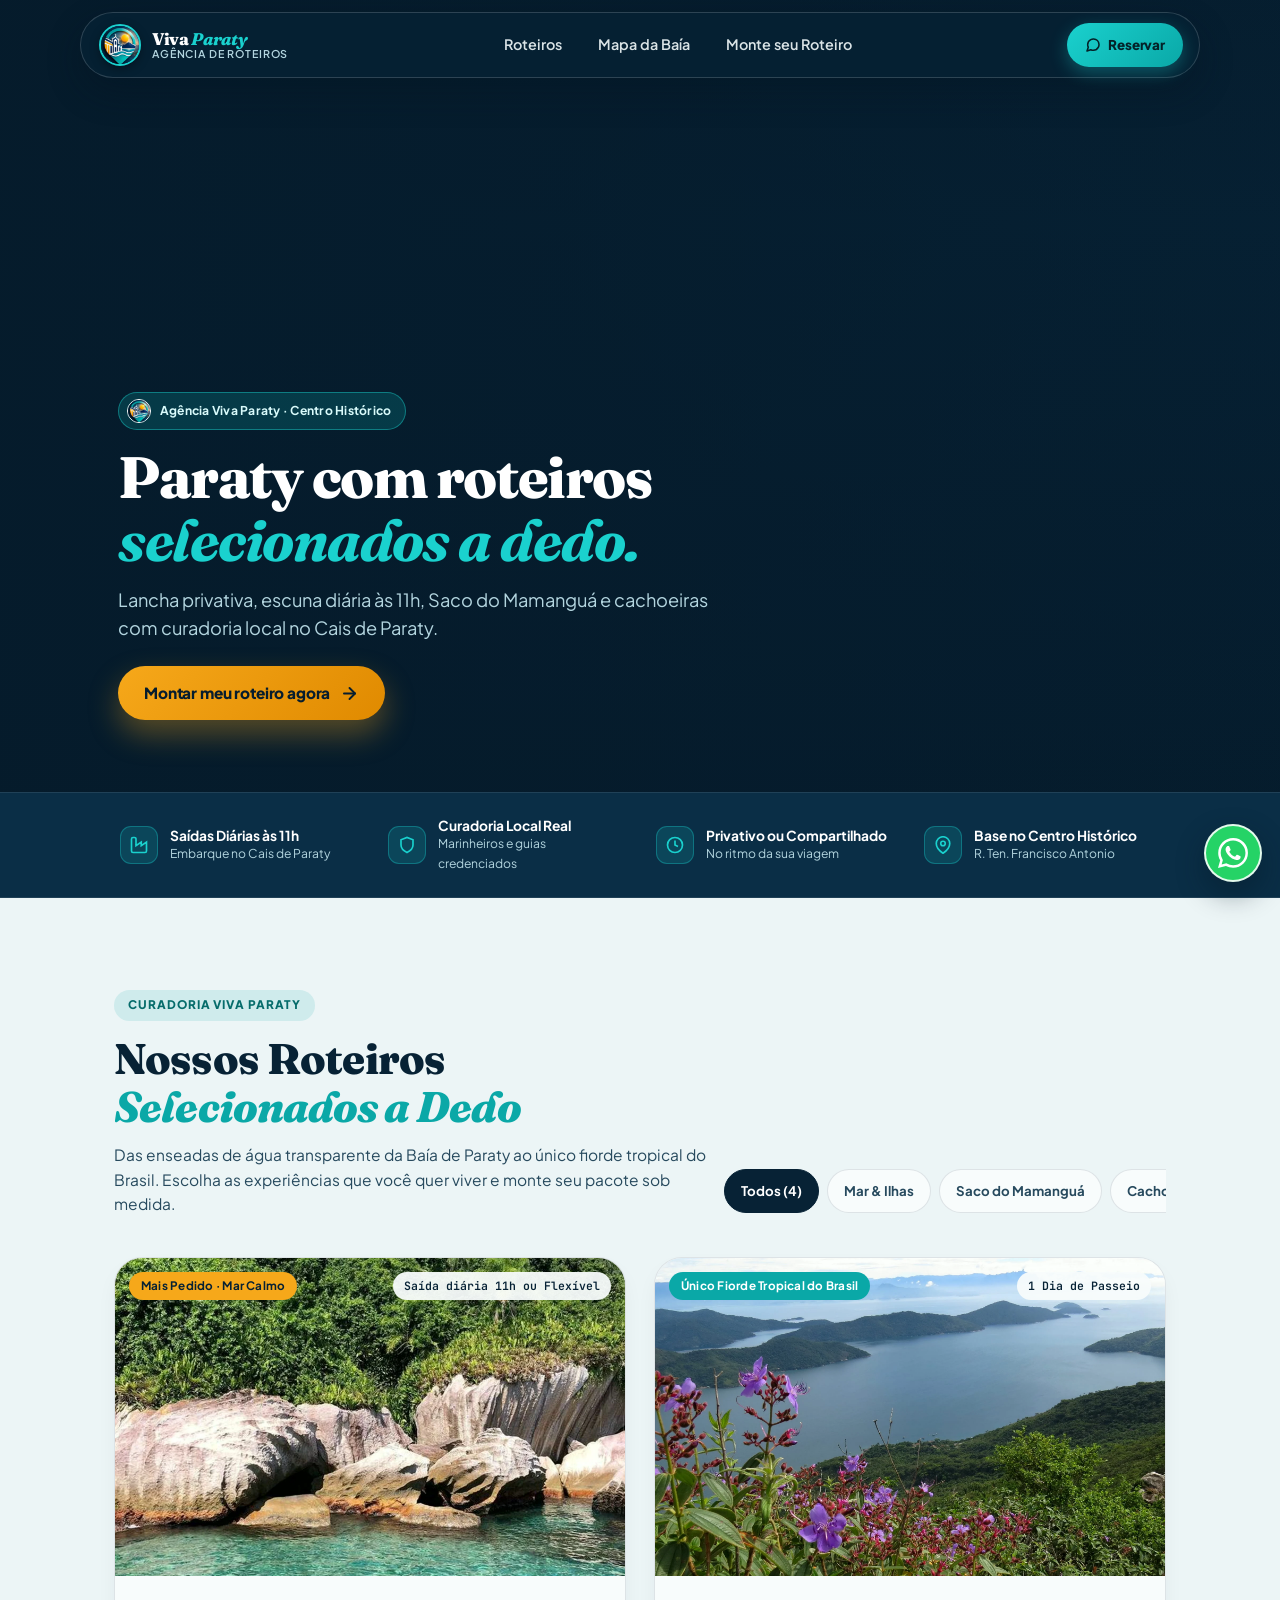
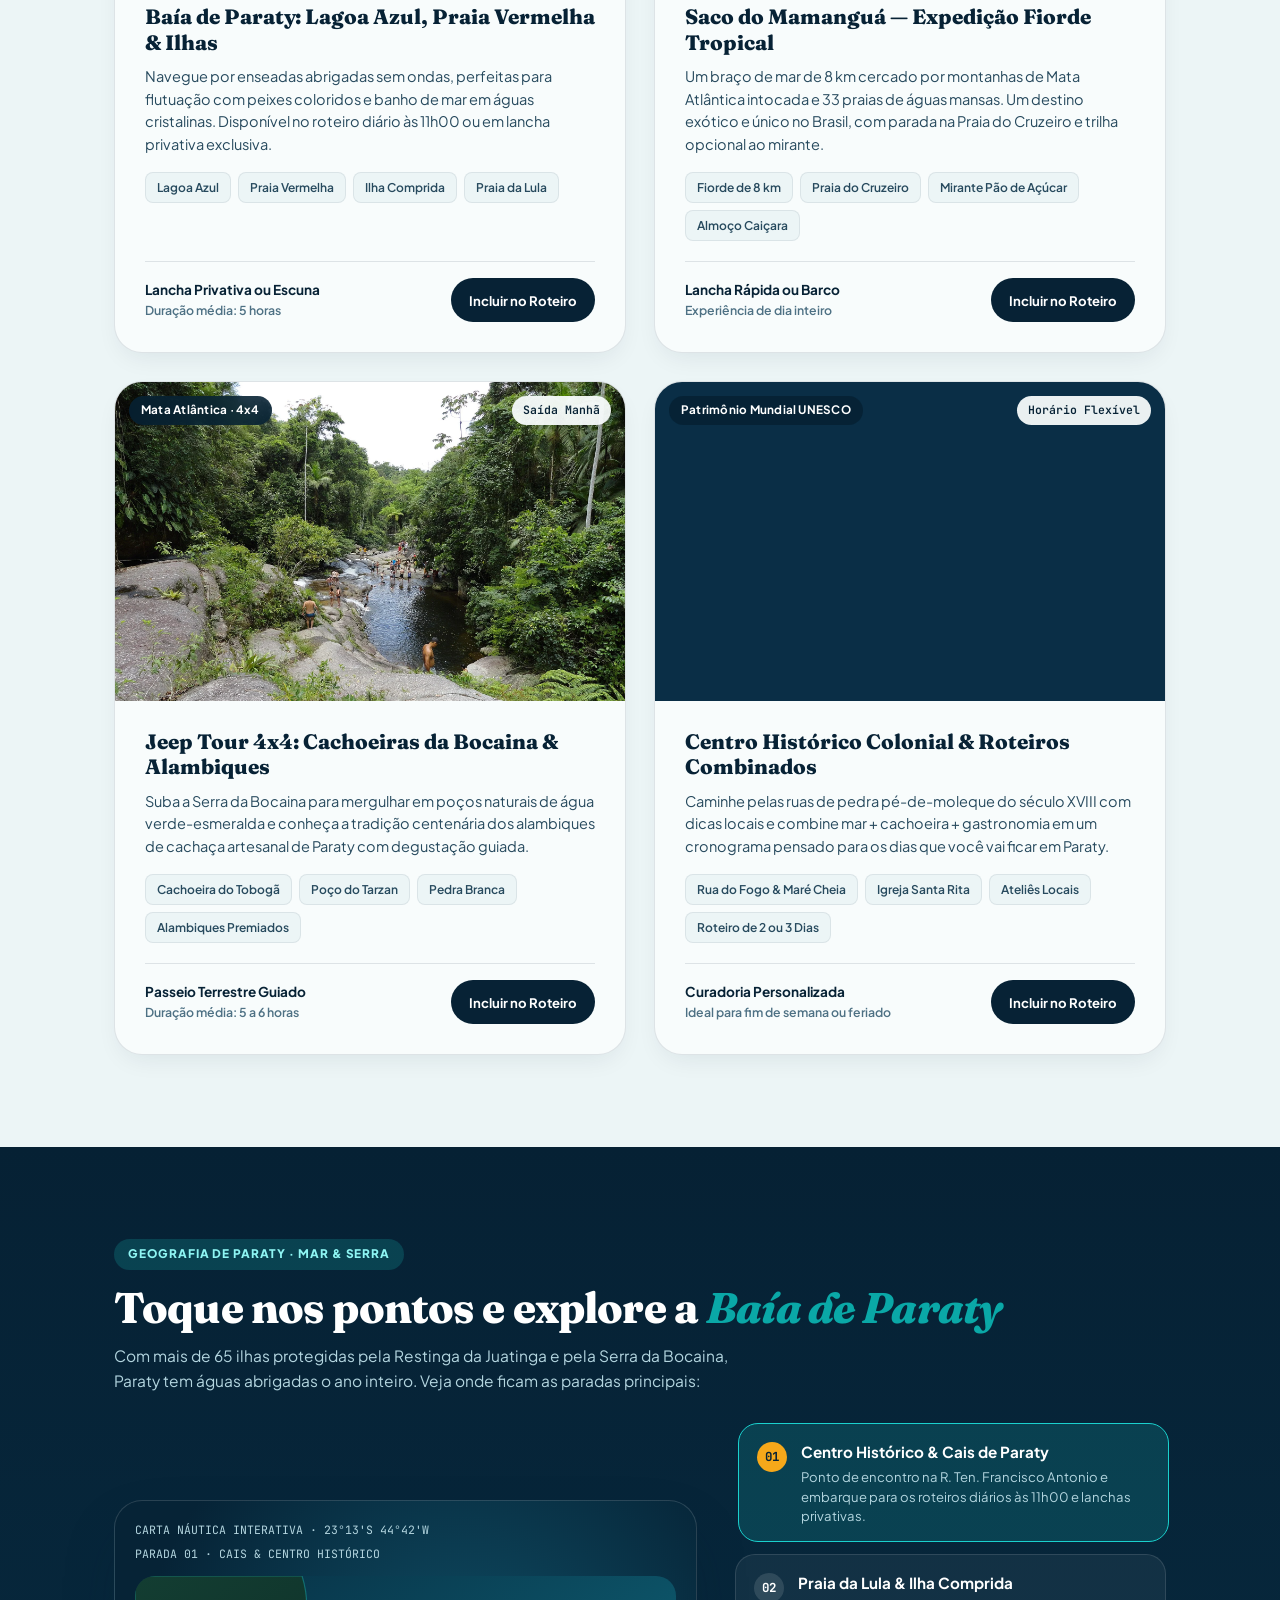
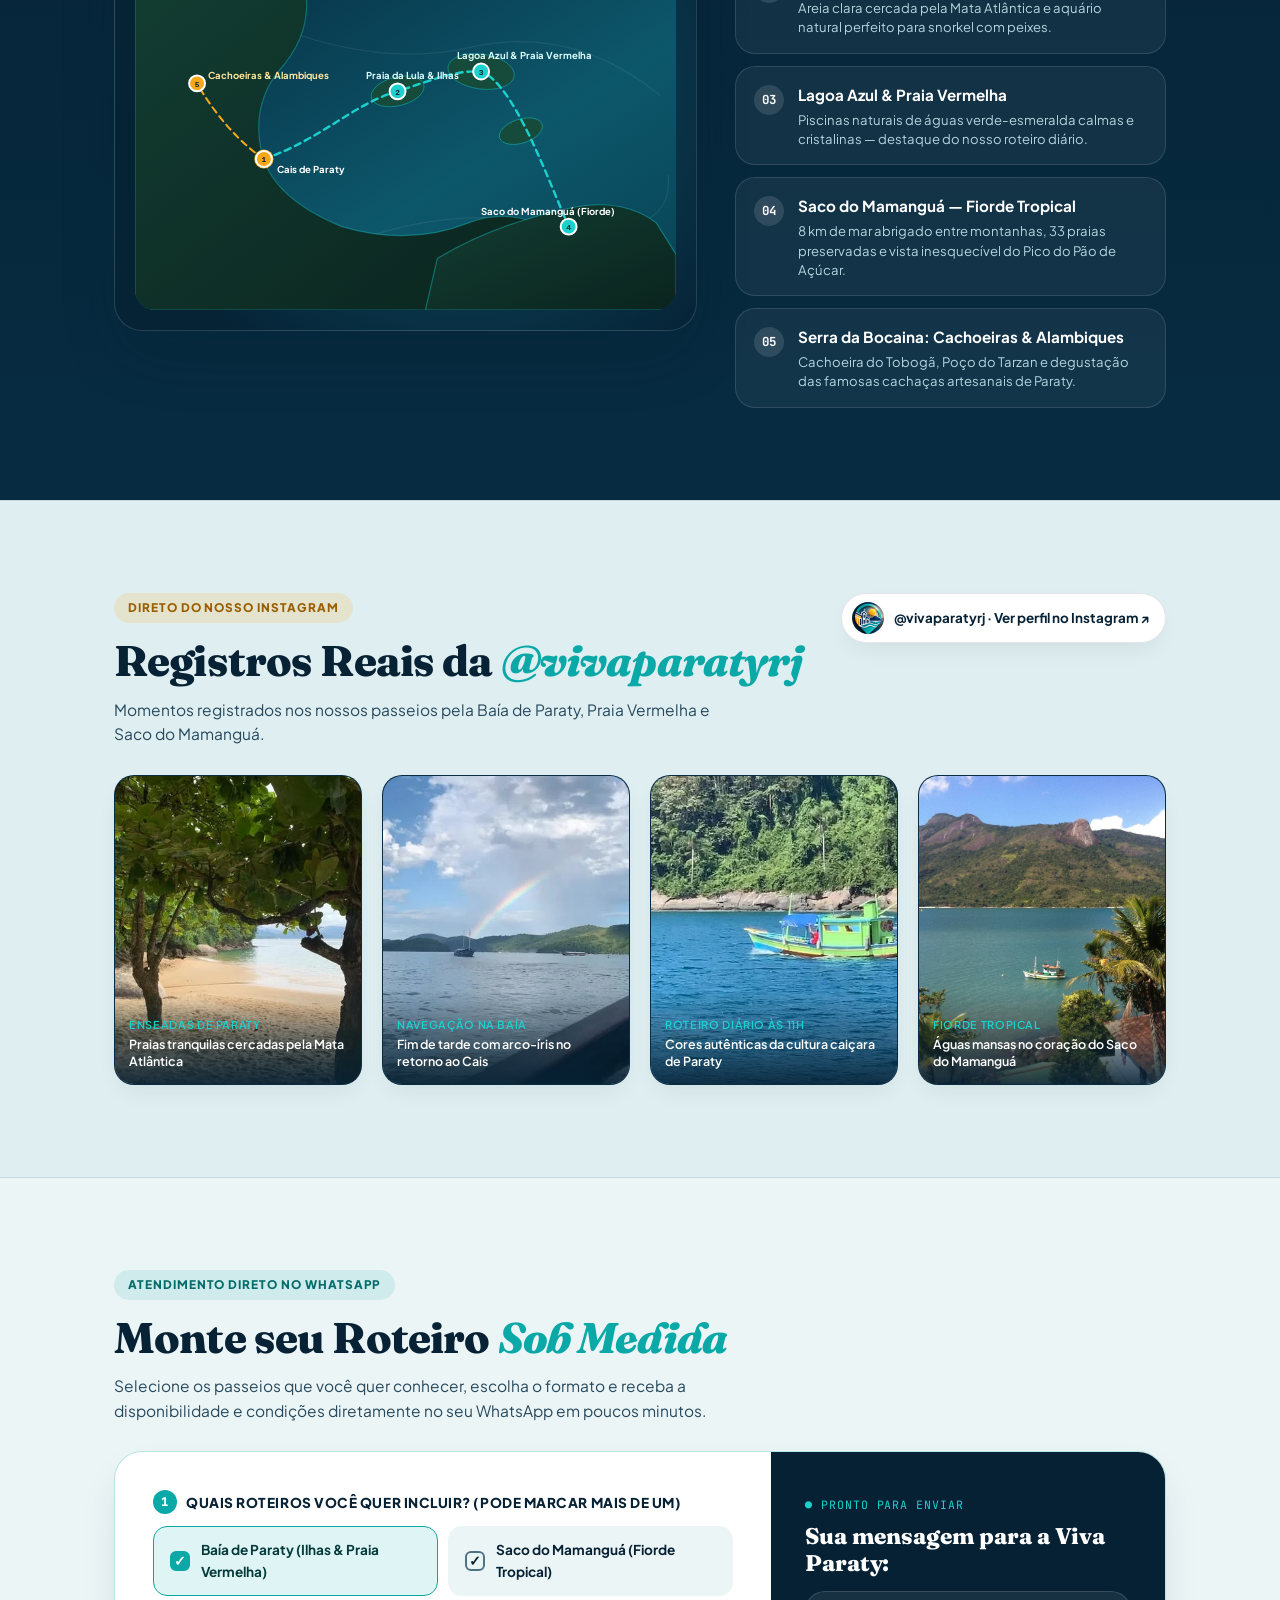
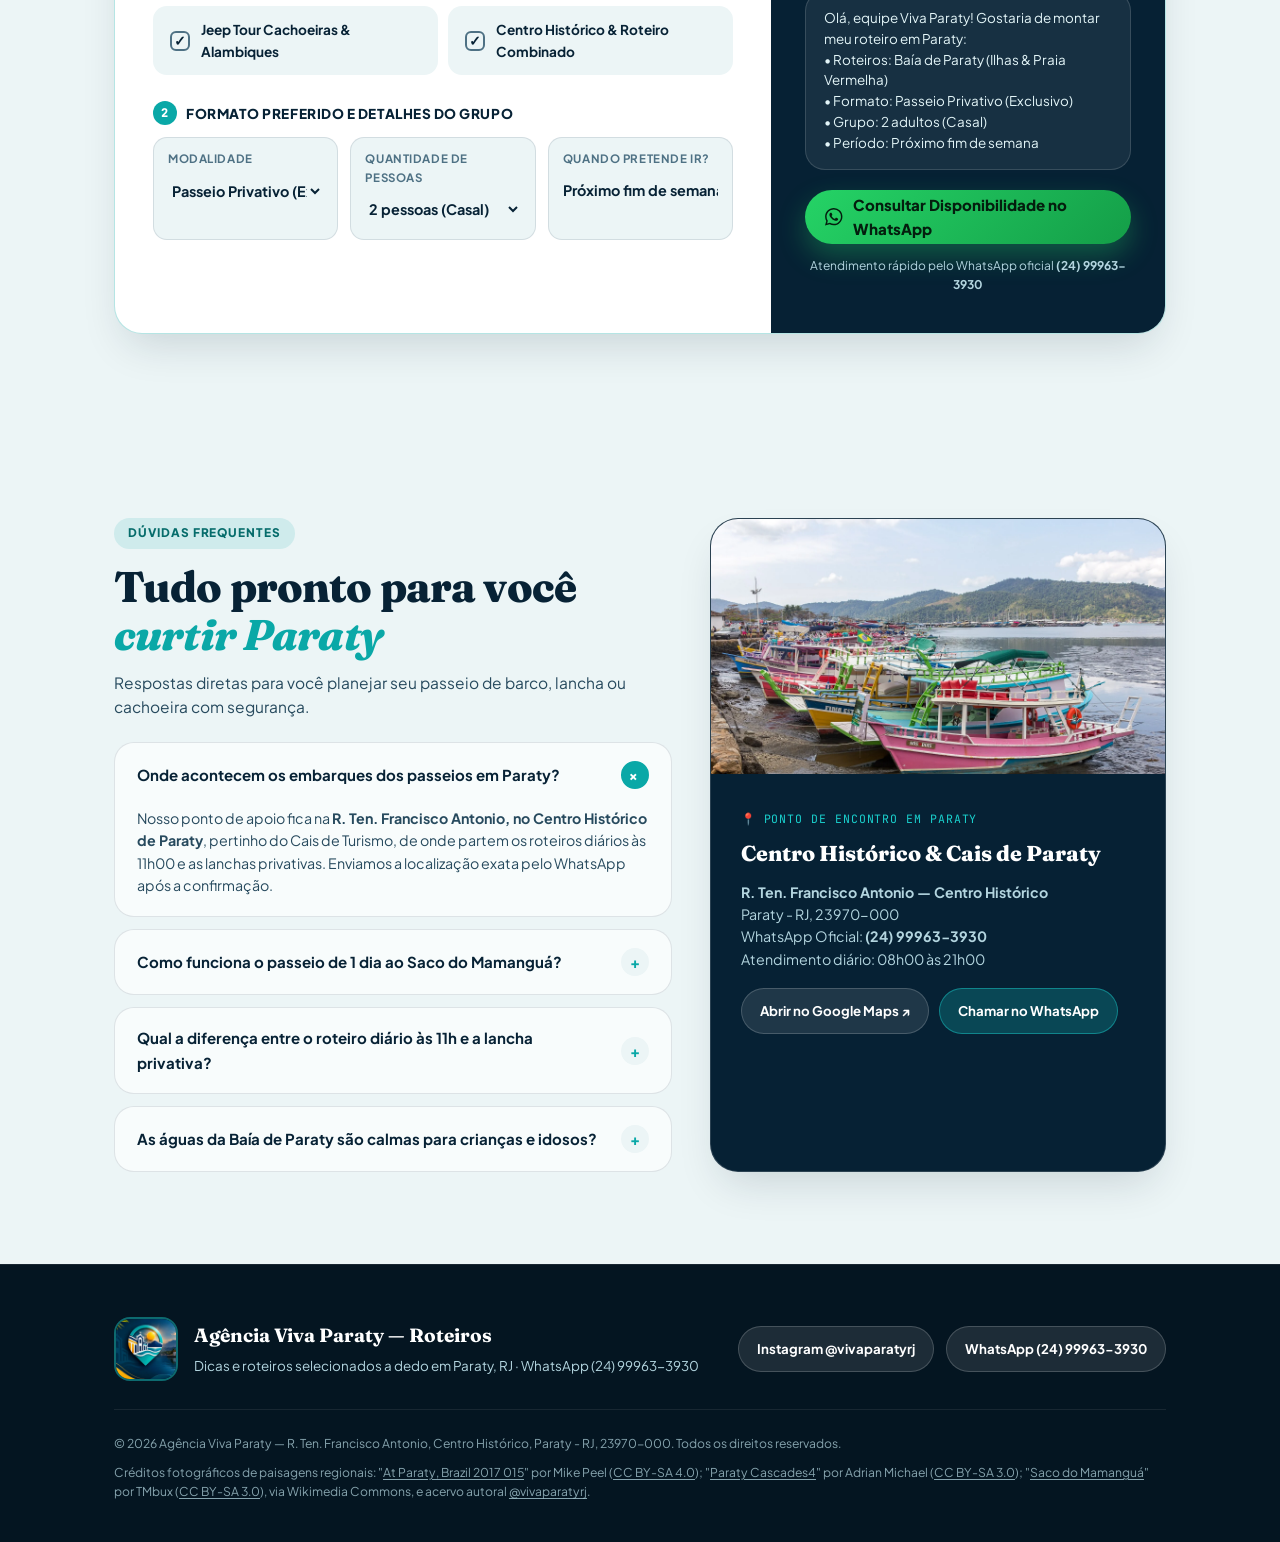
==== commit f51df9a3: "fix: logo oficial WhatsApp Business + espacamento lateral confortavel nos textos" ====
--- a/index.html
+++ b/index.html
@@ -1,41 +1,74 @@
 <!DOCTYPE html>
 <html lang="pt-BR">
 <head>
-<meta charset="UTF-8"><meta name="viewport" content="width=device-width,initial-scale=1,viewport-fit=cover">
-<meta name="theme-color" content="#082019">
-<title>Viva Paraty! Passeios de barco, lancha e jeep em Paraty, RJ</title>
-<meta name="description" content="Agência de roteiros em Paraty, RJ: lancha privativa e escuna às 11h na Baía, Saco do Mamanguá, Jeep 4x4 Cachoeiras & Alambiques e Centro Histórico.">
-<meta name="robots" content="index, follow, max-image-preview:large">
-<link rel="canonical" href="https://viva-paraty.vercel.app/">
-<meta name="geo.region" content="BR-RJ"><meta name="geo.placename" content="Paraty - RJ"><meta name="geo.position" content="-23.2182665;-44.7140914">
-<meta property="og:type" content="website"><meta property="og:locale" content="pt_BR"><meta property="og:site_name" content="Viva Paraty! Agência de Roteiros">
-<meta property="og:title" content="Viva Paraty! Passeios de barco, lancha e jeep em Paraty, RJ"><meta property="og:description" content="Agência de roteiros em Paraty, RJ: lancha privativa e escuna às 11h na Baía, Saco do Mamanguá, Jeep 4x4 Cachoeiras & Alambiques e Centro Histórico."><meta property="og:url" content="https://viva-paraty.vercel.app/">
-<meta property="og:image" content="https://viva-paraty.vercel.app/img/og-viva-paraty.jpg"><meta property="og:image:width" content="1200"><meta property="og:image:height" content="630">
-<meta name="twitter:card" content="summary_large_image">
-<link rel="icon" type="image/svg+xml" href="img/favicon.svg"><link rel="apple-touch-icon" href="img/apple-touch-icon.png"><link rel="manifest" href="site.webmanifest">
-<link rel="preload" as="image" href="img/hero-baia-paraty-m.webp" media="(max-width:768px)" fetchpriority="high"><link rel="preload" as="image" href="img/hero-baia-paraty-4k.webp" media="(min-width:769px)" fetchpriority="high">
-<link rel="preconnect" href="https://fonts.googleapis.com"><link rel="preconnect" href="https://fonts.gstatic.com" crossorigin>
-<link href="https://fonts.googleapis.com/css2?family=Fraunces:opsz,wght@9..144,600;9..144,800&family=Plus+Jakarta+Sans:wght@400;500;700&display=swap" rel="stylesheet">
-<script>document.documentElement.classList.add('js')</script>
-<link rel="stylesheet" href="css/site.css">
-<script type="application/ld+json">
+  <meta charset="UTF-8" />
+  <meta name="viewport" content="width=device-width, initial-scale=1.0, viewport-fit=cover" />
+  <meta name="theme-color" content="#062238" />
+  <meta name="color-scheme" content="light" />
+  <meta name="format-detection" content="telephone=no" />
+
+  <title>Agência Viva Paraty — Passeios de Lancha, Escuna, Mamanguá & Cachoeiras</title>
+  <meta name="description" content="Agência Viva Paraty em Paraty, RJ: passeios de lancha privativa e escuna na Lagoa Azul e Praia Vermelha, Saco do Mamanguá (Fiorde Tropical), Cachoeiras & Alambiques e Centro Histórico. Reserve pelo WhatsApp (24) 99963-3930." />
+  <meta name="robots" content="index, follow, max-image-preview:large, max-snippet:-1, max-video-preview:-1" />
+  <link rel="canonical" href="https://viva-paraty.vercel.app/" />
+
+  <!-- Geo Meta -->
+  <meta name="geo.region" content="BR-RJ" />
+  <meta name="geo.placename" content="Centro Histórico, Paraty - RJ" />
+  <meta name="geo.position" content="-23.2182665;-44.7140914" />
+  <meta name="ICBM" content="-23.2182665, -44.7140914" />
+
+  <!-- Open Graph / WhatsApp Preview -->
+  <meta property="og:type" content="website" />
+  <meta property="og:locale" content="pt_BR" />
+  <meta property="og:site_name" content="Agência Viva Paraty" />
+  <meta property="og:title" content="Agência Viva Paraty — Roteiros Selecionados a Dedo em Paraty, RJ" />
+  <meta property="og:description" content="Passeios de Lancha & Escuna na Baía de Paraty, Saco do Mamanguá (Fiorde Tropical), Cachoeiras & Alambiques e Centro Histórico. Monte seu roteiro pelo WhatsApp (24) 99963-3930." />
+  <meta property="og:url" content="https://viva-paraty.vercel.app/" />
+  <meta property="og:image" content="https://viva-paraty.vercel.app/img/og-viva-paraty.jpg" />
+  <meta property="og:image:width" content="1200" />
+  <meta property="og:image:height" content="630" />
+  <meta property="og:image:alt" content="Agência Viva Paraty — Passeios na Baía de Paraty e Saco do Mamanguá" />
+
+  <!-- Twitter -->
+  <meta name="twitter:card" content="summary_large_image" />
+  <meta name="twitter:title" content="Agência Viva Paraty — Roteiros em Paraty, RJ" />
+  <meta name="twitter:description" content="Lancha privativa, escuna diária às 11h, Saco do Mamanguá e Jeep Tour Cachoeiras & Alambiques em Paraty." />
+  <meta name="twitter:image" content="https://viva-paraty.vercel.app/img/og-viva-paraty.jpg" />
+
+  <!-- Icons & Manifest -->
+  <link rel="icon" type="image/svg+xml" href="img/favicon.svg" />
+  <link rel="apple-touch-icon" sizes="180x180" href="img/apple-touch-icon.png" />
+  <link rel="manifest" href="site.webmanifest" />
+
+  <!-- Preload Hero Image -->
+  <link rel="preload" as="image" href="img/hero-baia-paraty-m.webp" media="(max-width: 768px)" fetchpriority="high" />
+  <link rel="preload" as="image" href="img/hero-baia-paraty-4k.webp" media="(min-width: 769px)" fetchpriority="high" />
+
+  <!-- Google Fonts: Fraunces + Plus Jakarta Sans + JetBrains Mono -->
+  <link rel="preconnect" href="https://fonts.googleapis.com" />
+  <link rel="preconnect" href="https://fonts.gstatic.com" crossorigin />
+  <link href="https://fonts.googleapis.com/css2?family=Fraunces:ital,opsz,wght@0,9..144,600;0,9..144,700;0,9..144,800;1,9..144,600;1,9..144,700&family=JetBrains+Mono:wght@500;600&family=Plus+Jakarta+Sans:wght@400;500;600;700;800&display=swap" rel="stylesheet" />
+
+  <!-- Schema.org JSON-LD (@graph) -->
+  <script type="application/ld+json">
   {
     "@context": "https://schema.org",
     "@graph": [
       {
         "@type": ["TravelAgency", "LocalBusiness"],
         "@id": "https://viva-paraty.vercel.app/#agency",
-        "name": "Viva Paraty! — Agência de Roteiros",
-        "alternateName": ["Agência Viva Paraty", "Viva Paraty RJ"],
+        "name": "Agência Viva Paraty",
+        "alternateName": ["Viva Paraty! — Agência de Roteiros", "Viva Paraty RJ"],
         "description": "Agência receptiva de turismo em Paraty - RJ com dicas e roteiros selecionados a dedo: passeios de lancha privativa e escuna pela Baía de Paraty (Lagoa Azul, Praia Vermelha, Ilha Comprida, Praia da Lula), Saco do Mamanguá (Fiorde Tropical), Jeep Tour Cachoeiras & Alambiques e Centro Histórico.",
         "url": "https://viva-paraty.vercel.app/",
         "telephone": "+55-24-99963-3930",
         "image": [
+          "https://viva-paraty.vercel.app/img/logo-viva-paraty-oficial.jpg",
           "https://viva-paraty.vercel.app/img/og-viva-paraty.jpg",
-          "https://viva-paraty.vercel.app/img/hero-baia-paraty-4k.jpg",
-          "https://viva-paraty.vercel.app/img/roteiro-saco-do-mamangua.jpg"
+          "https://viva-paraty.vercel.app/img/hero-baia-paraty-4k.jpg"
         ],
-        "logo": "https://viva-paraty.vercel.app/img/logo-viva-paraty.svg",
+        "logo": "https://viva-paraty.vercel.app/img/logo-viva-paraty-oficial.jpg",
         "address": {
           "@type": "PostalAddress",
           "streetAddress": "R. Ten. Francisco Antonio - Centro Histórico",
@@ -134,7 +167,7 @@
         "mainEntity": [
           {
             "@type": "Question",
-            "name": "Onde é o embarque?",
+            "name": "Onde acontecem os embarques dos passeios em Paraty?",
             "acceptedAnswer": {
               "@type": "Answer",
               "text": "Nosso ponto de apoio fica na R. Ten. Francisco Antonio, no Centro Histórico de Paraty, a poucos passos do Cais de Turismo, de onde partem os passeios diários de escuna (saída às 11h00) e as lanchas privativas."
@@ -142,7 +175,7 @@
           },
           {
             "@type": "Question",
-            "name": "Como é o Mamanguá?",
+            "name": "Como funciona o passeio de 1 dia ao Saco do Mamanguá?",
             "acceptedAnswer": {
               "@type": "Answer",
               "text": "O Saco do Mamanguá é o único fiorde tropical do Brasil, com 8 km de águas abrigadas entre montanhas de Mata Atlântica. Organizamos o roteiro de 1 dia com travessia náutica, paradas para banho em praias de água cristalina e opção de subida guiada ao Mirante do Pico do Pão de Açúcar."
@@ -158,7 +191,7 @@
           },
           {
             "@type": "Question",
-            "name": "Como faço para montar meu roteiro e reservar com a Viva Paraty?",
+            "name": "Como faço para montar meu roteiro e reservar com a Agência Viva Paraty?",
             "acceptedAnswer": {
               "@type": "Answer",
               "text": "Basta selecionar os passeios desejados no planejador desta página, indicar se prefere formato privativo ou compartilhado, informar o número de pessoas e enviar direto para nosso WhatsApp oficial (24) 99963-3930."
@@ -169,48 +202,2407 @@
     ]
   }
   </script>
-</head><body>
-<div class="curtain" aria-hidden="true"><img src="img/logo-viva-paraty.svg" alt="" width="84" height="84"></div>
-<header class="hdr" id="hdr">
-  <a href="index.html" class="brand" aria-label="Viva Paraty! início"><img src="img/logo-viva-paraty.svg" alt="" width="42" height="42"><span>Viva <b>Paraty!</b></span></a>
-  <nav class="links" aria-label="Principal"><a href="roteiros.html">Passeios</a><a href="baia-de-paraty.html">Baía de Paraty</a><a href="saco-do-mamangua.html">Saco do Mamanguá</a><a href="jeep-cachoeiras.html">Jeep 4x4</a><a href="centro-historico.html">Centro Histórico</a></nav>
-  <a href="monte-seu-roteiro.html" class="btn hcta">Reservar</a>
-  <button class="burger" aria-label="Abrir menu" aria-expanded="false"><i></i><i></i><i></i></button>
-</header>
-<nav class="menu" aria-label="Menu"><a href="index.html" style="--i:0">Início</a><a href="roteiros.html" style="--i:1">Passeios & Mapa</a><a href="baia-de-paraty.html" style="--i:2">Baía de Paraty</a><a href="saco-do-mamangua.html" style="--i:3">Saco do Mamanguá</a><a href="jeep-cachoeiras.html" style="--i:4">Jeep 4x4</a><a href="centro-historico.html" style="--i:5">Centro Histórico</a><a href="monte-seu-roteiro.html" style="--i:6">Monte seu roteiro</a></nav>
-<main id="topo"><section class="hero"><div class="hero-media"><picture><source media="(max-width:768px)" srcset="img/hero-baia-paraty-m.webp" type="image/webp"><source media="(min-width:769px)" srcset="img/hero-baia-paraty-4k.webp" type="image/webp"><img src="img/hero-baia-paraty-4k.jpg" alt="Ilhas e águas esmeralda da Baía de Paraty" width="3840" height="2560" fetchpriority="high"></picture></div>
-  <div class="hero-body"><h1 class="h-xl" data-split>Paraty, do seu jeito.</h1>
-    <p class="lead" data-r style="--i:6">Barco, lancha, fiorde e cachoeiras.</p>
-    <div class="hero-row" data-r style="--i:7"><a class="btn" href="monte-seu-roteiro.html">Montar meu roteiro <svg viewBox="0 0 24 24" fill="none" stroke="currentColor" stroke-width="2.6" stroke-linecap="round" stroke-linejoin="round" aria-hidden="true"><line x1="5" y1="12" x2="19" y2="12"/><polyline points="12 5 19 12 12 19"/></svg></a><span class="live"><i></i><span data-live>Saída diária às 11h</span></span></div></div>
-  <span class="scrollhint" aria-hidden="true"></span></section><div class="marq" aria-hidden="true"><div class="marq-t"><span>Lagoa Azul</span><span>Praia Vermelha</span><span>Ilha Comprida</span><span>Praia da Lula</span><span>Saco do Mamanguá</span><span>Poço do Tarzan</span><span>Pedra Branca</span><span>Centro Histórico</span><span>Lagoa Azul</span><span>Praia Vermelha</span><span>Ilha Comprida</span><span>Praia da Lula</span><span>Saco do Mamanguá</span><span>Poço do Tarzan</span><span>Pedra Branca</span><span>Centro Histórico</span><span>Lagoa Azul</span><span>Praia Vermelha</span><span>Ilha Comprida</span><span>Praia da Lula</span><span>Saco do Mamanguá</span><span>Poço do Tarzan</span><span>Pedra Branca</span><span>Centro Histórico</span><span>Lagoa Azul</span><span>Praia Vermelha</span><span>Ilha Comprida</span><span>Praia da Lula</span><span>Saco do Mamanguá</span><span>Poço do Tarzan</span><span>Pedra Branca</span><span>Centro Histórico</span></div></div><section class="sec dark"><div class="wrap nums">
-  <div class="num" data-r><b data-count="65">0</b><span>ilhas na baía</span></div>
-  <div class="num" data-r style="--i:1"><b data-count="33">0</b><span>praias no fiorde</span></div>
-  <div class="num" data-r style="--i:2"><b data-count="8" data-suffix=" km">0</b><span>de mar calmo</span></div>
-  <div class="num" data-r style="--i:3"><b data-count="11" data-suffix="h">0</b><span>saída todo dia</span></div></div></section><section class="hs dark2" id="passeios"><div class="hs-stick"><div class="wrap hs-head"><h2 class="h-l" data-split>Escolha seu passeio</h2><p class="hs-hint">Arraste →</p></div>
-  <div class="hs-track"><a class="panel" href="baia-de-paraty.html"><div class="ph"><picture><source media="(max-width:768px)" srcset="img/roteiro-lagoa-azul-ilhas-m.webp" type="image/webp"><source media="(min-width:769px)" srcset="img/roteiro-lagoa-azul-ilhas.webp" type="image/webp"><img src="img/roteiro-lagoa-azul-ilhas.jpg" alt="Águas verde-esmeralda da Lagoa Azul e Praia da Lula na Baía de Paraty" loading="lazy" decoding="async"></picture><span class="tag">Mais pedido</span></div>
-      <h3>Baía de Paraty</h3><p>Águas calmas e cristalinas.</p><span class="go">Ver passeio <svg viewBox="0 0 24 24" fill="none" stroke="currentColor" stroke-width="2.6" stroke-linecap="round" stroke-linejoin="round" aria-hidden="true"><line x1="5" y1="12" x2="19" y2="12"/><polyline points="12 5 19 12 12 19"/></svg></span></a><a class="panel" href="saco-do-mamangua.html"><div class="ph"><picture><source media="(max-width:768px)" srcset="img/roteiro-saco-do-mamangua-m.webp" type="image/webp"><source media="(min-width:769px)" srcset="img/roteiro-saco-do-mamangua.webp" type="image/webp"><img src="img/roteiro-saco-do-mamangua.jpg" alt="Vista do Saco do Mamanguá, único fiorde tropical do Brasil" loading="lazy" decoding="async"></picture><span class="tag">Fiorde tropical</span></div>
-      <h3>Saco do Mamanguá</h3><p>O único fiorde tropical do Brasil.</p><span class="go">Ver passeio <svg viewBox="0 0 24 24" fill="none" stroke="currentColor" stroke-width="2.6" stroke-linecap="round" stroke-linejoin="round" aria-hidden="true"><line x1="5" y1="12" x2="19" y2="12"/><polyline points="12 5 19 12 12 19"/></svg></span></a><a class="panel" href="jeep-cachoeiras.html"><div class="ph"><picture><source media="(max-width:768px)" srcset="img/roteiro-cachoeiras-alambiques-m.webp" type="image/webp"><source media="(min-width:769px)" srcset="img/roteiro-cachoeiras-alambiques.webp" type="image/webp"><img src="img/roteiro-cachoeiras-alambiques.jpg" alt="Cachoeira cercada pela Mata Atlântica na Serra da Bocaina" loading="lazy" decoding="async"></picture><span class="tag">Mata Atlântica</span></div>
-      <h3>Jeep 4x4</h3><p>Poços de água verde e cachaça artesanal.</p><span class="go">Ver passeio <svg viewBox="0 0 24 24" fill="none" stroke="currentColor" stroke-width="2.6" stroke-linecap="round" stroke-linejoin="round" aria-hidden="true"><line x1="5" y1="12" x2="19" y2="12"/><polyline points="12 5 19 12 12 19"/></svg></span></a><a class="panel" href="centro-historico.html"><div class="ph"><picture><source media="(max-width:768px)" srcset="img/roteiro-centro-historico-m.webp" type="image/webp"><source media="(min-width:769px)" srcset="img/roteiro-centro-historico.webp" type="image/webp"><img src="img/roteiro-centro-historico.jpg" alt="Casario colonial com portas coloridas no Centro Histórico de Paraty" loading="lazy" decoding="async"></picture><span class="tag">UNESCO</span></div>
-      <h3>Centro Histórico</h3><p>Ruas do século XVIII e roteiro sob medida.</p><span class="go">Ver passeio <svg viewBox="0 0 24 24" fill="none" stroke="currentColor" stroke-width="2.6" stroke-linecap="round" stroke-linejoin="round" aria-hidden="true"><line x1="5" y1="12" x2="19" y2="12"/><polyline points="12 5 19 12 12 19"/></svg></span></a></div></div></section><section class="sec dark"><div class="wrap"><h2 class="h-l" data-split style="margin-bottom:clamp(50px,8vw,110px)">Um dia no mar</h2>
-  <div class="route"><div class="rline"><div class="rfill"></div><div class="boat"><svg viewBox="0 0 24 24" aria-hidden="true"><path d="M3 15l9-3 9 3-2.5 5h-13zM12 3v8l5-2z"/></svg></div></div><div class="stop" data-r><time>11h</time><h3>Cais de Paraty</h3><p>Embarque no Centro Histórico.</p></div><div class="stop" data-r><time>12h</time><h3>Lagoa Azul</h3><p>Banho em piscina natural.</p></div><div class="stop" data-r><time>13h</time><h3>Praia da Lula</h3><p>Snorkel com peixes.</p></div><div class="stop" data-r><time>14h30</time><h3>Praia Vermelha</h3><p>Pausa na areia.</p></div><div class="stop" data-r><time>16h</time><h3>De volta ao Cais</h3><p>Pôr do sol na baía.</p></div></div></div></section><section class="op" aria-label="Saída do Cais"><div class="op-s"><div class="op-img"><picture><source media="(max-width:768px)" srcset="img/paraty-cais-embarcacoes-m.webp" type="image/webp"><source media="(min-width:769px)" srcset="img/paraty-cais-embarcacoes.webp" type="image/webp"><img src="img/paraty-cais-embarcacoes.jpg" alt="Barcos coloridos no Cais de Turismo de Paraty" loading="lazy" decoding="async"></picture></div>
-  <div class="op-t"><h2 class="h-l">Todo dia, 11h, no Cais.</h2><a class="btn" href="monte-seu-roteiro.html">Garantir meu lugar <svg viewBox="0 0 24 24" fill="none" stroke="currentColor" stroke-width="2.6" stroke-linecap="round" stroke-linejoin="round" aria-hidden="true"><line x1="5" y1="12" x2="19" y2="12"/><polyline points="12 5 19 12 12 19"/></svg></a></div></div></section><section class="sec"><div class="wrap"><div class="ig-head"><h2 class="h-l" data-split>Direto do Instagram</h2><a class="btn em" href="https://www.instagram.com/vivaparatyrj/" target="_blank" rel="noopener">@vivaparatyrj <svg viewBox="0 0 24 24" fill="none" stroke="currentColor" stroke-width="2.6" stroke-linecap="round" stroke-linejoin="round" aria-hidden="true"><line x1="5" y1="12" x2="19" y2="12"/><polyline points="12 5 19 12 12 19"/></svg></a></div>
-  <div class="ig"><figure data-par="40"><img src="img/viva-praia-secreta.webp" alt="Praia de areia clara cercada por Mata Atlântica em Paraty" width="360" height="640" loading="lazy"></figure>
-  <figure data-par="90"><img src="img/viva-arco-iris-baia.webp" alt="Arco-íris sobre a Baía de Paraty" width="360" height="640" loading="lazy"></figure>
-  <figure data-par="20"><img src="img/viva-barco-tradicional.webp" alt="Barco caiçara colorido nas águas de Paraty" width="360" height="640" loading="lazy"></figure></div></div></section><section class="sec dark cta"><div class="wrap">
-  <h2 data-split>Bora?</h2>
-  <p class="lead" data-r style="margin-top:22px">Escolha o passeio e chame no WhatsApp.</p>
-  <div class="cta-row" data-r><a class="btn" href="monte-seu-roteiro.html">Montar meu roteiro <svg viewBox="0 0 24 24" fill="none" stroke="currentColor" stroke-width="2.6" stroke-linecap="round" stroke-linejoin="round" aria-hidden="true"><line x1="5" y1="12" x2="19" y2="12"/><polyline points="12 5 19 12 12 19"/></svg></a>
-  <a class="btn ghost" href="https://wa.me/5524999633930?text=Ol%C3%A1%2C%20Viva%20Paraty%21%20Vim%20pelo%20site." target="_blank" rel="noopener">Falar no WhatsApp</a></div></div></section></main>
-<footer class="ftr">
-  <div class="ftr-g">
-    <div><h4>Viva Paraty! Agência de Roteiros</h4><a href="https://www.google.com/maps/search/?api=1&query=-23.2182665,-44.7140914" target="_blank" rel="noopener">R. Ten. Francisco Antonio, Centro Histórico<br>Paraty - RJ · 08h às 21h</a></div>
-    <div><h4>Passeios</h4><a href="baia-de-paraty.html">Baía de Paraty</a><a href="saco-do-mamangua.html">Saco do Mamanguá</a><a href="jeep-cachoeiras.html">Jeep 4x4</a><a href="centro-historico.html">Centro Histórico</a></div>
-    <div><h4>Site</h4><a href="index.html">Início</a><a href="roteiros.html">Passeios &amp; Mapa</a><a href="monte-seu-roteiro.html">Monte seu roteiro</a></div>
-    <div><h4>Contato</h4><a href="https://wa.me/5524999633930" target="_blank" rel="noopener">WhatsApp (24) 99963-3930</a><a href="https://www.instagram.com/vivaparatyrj/" target="_blank" rel="noopener">@vivaparatyrj</a></div>
-  </div>
-  <div class="ftr-big" aria-hidden="true">Viva Paraty!</div>
-  <small>© 2026 Viva Paraty! Agência de Roteiros. Fotos: <a href="https://commons.wikimedia.org/wiki/File:At_Paraty,_Brazil_2017_015.jpg" rel="noopener">At Paraty, Brazil 2017 015</a> por Mike Peel (<a href="https://creativecommons.org/licenses/by-sa/4.0" rel="noopener">CC BY-SA 4.0</a>); <a href="https://commons.wikimedia.org/wiki/File:Paraty_Cascades4.jpg" rel="noopener">Paraty Cascades4</a> por Adrian Michael (<a href="https://creativecommons.org/licenses/by-sa/3.0" rel="noopener">CC BY-SA 3.0</a>); <a href="https://commons.wikimedia.org/wiki/File:Saco_do_Mamangu%C3%A1_-_panoramio.jpg" rel="noopener">Saco do Mamanguá</a> por TMbux (<a href="https://creativecommons.org/licenses/by-sa/3.0" rel="noopener">CC BY-SA 3.0</a>) (Wikimedia Commons) e acervo <a href="https://www.instagram.com/vivaparatyrj/" rel="noopener">@vivaparatyrj</a>.</small>
-</footer>
-<a class="wa" href="https://wa.me/5524999633930?text=Ol%C3%A1%2C%20Viva%20Paraty%21%20Vim%20pelo%20site%20e%20quero%20conhecer%20os%20passeios." target="_blank" rel="noopener" aria-label="Falar no WhatsApp"><svg viewBox="0 0 24 24" aria-hidden="true"><path d="M20.52 3.48A11.82 11.82 0 0 0 12.06 0C5.5 0 .16 5.34.16 11.9c0 2.1.55 4.15 1.6 5.95L0 24l6.33-1.66a11.86 11.86 0 0 0 5.73 1.46h.01c6.55 0 11.89-5.34 11.89-11.9 0-3.18-1.24-6.17-3.44-8.42zM12.07 21.8h-.01a9.87 9.87 0 0 1-5.03-1.38l-.36-.21-3.76.98 1-3.66-.24-.38a9.85 9.85 0 0 1-1.51-5.25c0-5.45 4.44-9.89 9.9-9.89 2.64 0 5.13 1.03 7 2.9a9.83 9.83 0 0 1 2.9 7c0 5.46-4.44 9.89-9.89 9.89zm5.43-7.41c-.3-.15-1.76-.87-2.03-.97-.27-.1-.47-.15-.67.15-.2.3-.77.97-.94 1.16-.17.2-.35.22-.64.07-.3-.15-1.25-.46-2.39-1.48-.88-.79-1.48-1.76-1.65-2.06-.17-.3-.02-.46.13-.6.13-.14.3-.35.45-.52.15-.17.2-.3.3-.5.1-.2.05-.37-.02-.52-.08-.15-.67-1.62-.92-2.21-.24-.58-.49-.5-.67-.51h-.57c-.2 0-.52.07-.79.37-.27.3-1.04 1.02-1.04 2.48s1.07 2.88 1.21 3.08c.15.2 2.1 3.2 5.08 4.49.71.31 1.26.49 1.69.63.71.23 1.36.2 1.87.12.57-.09 1.76-.72 2.01-1.41.25-.7.25-1.29.17-1.41-.07-.13-.27-.2-.57-.35z"/></svg></a>
-<script src="js/site.js" defer></script>
-</body></html>+
+  <style>
+    :root {
+      /* Palette harmonized with the official WhatsApp Business Logo (Turquoise Pin + Colonial Navy + Solar Gold) */
+      --bg-mist: #ECF5F6;
+      --bg-sand: #DFEEF0;
+      --bg-card: #F8FCFC;
+      --bg-forest-deep: #062134;
+      --bg-forest-mid: #0A2E46;
+      --bg-bay-navy: #0B3A5B;
+
+      --ink-primary: #072235;
+      --ink-secondary: #274A5E;
+      --ink-muted: #4E7184;
+      --ink-on-dark: #F2FAFB;
+      --ink-on-dark-muted: #B3D5DF;
+
+      --viva-teal: #0AA8A7;
+      --viva-teal-bright: #1AD1CE;
+      --viva-teal-soft: rgba(10, 168, 167, 0.13);
+      --viva-gold: #F6A81A;
+      --viva-gold-dark: #D98806;
+      --viva-gold-soft: rgba(246, 168, 26, 0.16);
+      --viva-navy: #0B3668;
+
+      --border-soft: rgba(7, 34, 53, 0.11);
+      --border-strong: rgba(10, 168, 167, 0.30);
+      --border-dark: rgba(255, 255, 255, 0.15);
+
+      --shadow-sm: 0 10px 26px -8px rgba(6, 33, 52, 0.09);
+      --shadow-md: 0 20px 44px -12px rgba(6, 33, 52, 0.16);
+      --shadow-lg: 0 28px 64px -15px rgba(6, 33, 52, 0.28);
+
+      --radius-sm: 14px;
+      --radius-md: 20px;
+      --radius-lg: 28px;
+      --radius-pill: 999px;
+
+      --font-display: 'Fraunces', Georgia, serif;
+      --font-sans: 'Plus Jakarta Sans', -apple-system, BlinkMacSystemFont, sans-serif;
+      --font-mono: 'JetBrains Mono', monospace;
+    }
+
+    *, *::before, *::after {
+      box-sizing: border-box;
+      margin: 0;
+      padding: 0;
+    }
+
+    html {
+      scroll-behavior: smooth;
+      -webkit-text-size-adjust: 100%;
+      overflow-x: hidden;
+      background-color: var(--bg-mist);
+      color: var(--ink-primary);
+      font-family: var(--font-sans);
+    }
+
+    body {
+      overflow-x: hidden;
+      background-color: var(--bg-mist);
+      color: var(--ink-primary);
+      line-height: 1.6;
+      -webkit-font-smoothing: antialiased;
+      position: relative;
+    }
+
+    img, picture, svg {
+      display: block;
+      max-width: 100%;
+      height: auto;
+    }
+
+    a {
+      color: inherit;
+      text-decoration: none;
+    }
+
+    button, input, select {
+      font: inherit;
+      color: inherit;
+      border: none;
+      background: none;
+    }
+
+    button {
+      cursor: pointer;
+      touch-action: manipulation;
+    }
+
+    /* Generous horizontal breathing room across all screen sizes so no text ever touches screen edges */
+    .container {
+      width: 100%;
+      max-width: 1180px;
+      margin: 0 auto;
+      padding-left: clamp(24px, 6.5vw, 64px);
+      padding-right: clamp(24px, 6.5vw, 64px);
+    }
+
+    /* ==========================================================================
+       TOP NAVBAR (Smart Auto-Hide on Scroll Down)
+       ========================================================================== */
+    .site-header {
+      position: fixed;
+      top: 12px;
+      left: 0;
+      right: 0;
+      z-index: 90;
+      padding: 0 clamp(16px, 4.5vw, 40px);
+      transition: transform 0.36s cubic-bezier(0.22, 1, 0.36, 1), opacity 0.28s ease;
+      will-change: transform;
+    }
+
+    .site-header.nav-hidden {
+      transform: translateY(-150%);
+    }
+
+    .nav-bar {
+      max-width: 1120px;
+      margin: 0 auto;
+      height: 62px;
+      padding: 0 12px 0 14px;
+      border-radius: var(--radius-pill);
+      background: rgba(6, 33, 52, 0.92);
+      backdrop-filter: blur(14px);
+      -webkit-backdrop-filter: blur(14px);
+      border: 1px solid rgba(255, 255, 255, 0.16);
+      box-shadow: 0 14px 34px rgba(4, 20, 32, 0.32);
+      display: flex;
+      align-items: center;
+      justify-content: space-between;
+      gap: 12px;
+    }
+
+    .nav-brand {
+      display: inline-flex;
+      align-items: center;
+      gap: 11px;
+      min-height: 44px;
+      flex-shrink: 0;
+    }
+
+    .nav-brand-logo {
+      width: 42px;
+      height: 42px;
+      border-radius: 50%;
+      object-fit: cover;
+      flex-shrink: 0;
+      border: 2px solid var(--viva-teal-bright);
+      box-shadow: 0 3px 10px rgba(0, 0, 0, 0.35);
+    }
+
+    .nav-brand-text {
+      display: flex;
+      flex-direction: column;
+      line-height: 1.08;
+    }
+
+    .nav-brand-title {
+      font-family: var(--font-display);
+      font-weight: 800;
+      font-size: 1.06rem;
+      color: #FFFFFF;
+      letter-spacing: -0.02em;
+    }
+
+    .nav-brand-title span {
+      color: var(--viva-teal-bright);
+      font-style: italic;
+    }
+
+    .nav-brand-sub {
+      font-size: 0.67rem;
+      font-weight: 600;
+      text-transform: uppercase;
+      letter-spacing: 0.08em;
+      color: var(--ink-on-dark-muted);
+    }
+
+    .nav-links {
+      display: none;
+      align-items: center;
+      gap: 28px;
+      list-style: none;
+    }
+
+    .nav-links a {
+      font-size: 0.9rem;
+      font-weight: 600;
+      color: rgba(242, 250, 251, 0.9);
+      padding: 10px 4px;
+      min-height: 44px;
+      display: inline-flex;
+      align-items: center;
+      transition: color 0.2s ease;
+    }
+
+    .nav-links a:hover {
+      color: var(--viva-teal-bright);
+    }
+
+    .nav-cta {
+      display: inline-flex;
+      align-items: center;
+      justify-content: center;
+      gap: 7px;
+      min-height: 44px;
+      padding: 0 18px;
+      border-radius: var(--radius-pill);
+      background: linear-gradient(135deg, var(--viva-teal-bright) 0%, var(--viva-teal) 100%);
+      color: #042228;
+      font-weight: 800;
+      font-size: 0.84rem;
+      letter-spacing: -0.01em;
+      white-space: nowrap;
+      box-shadow: 0 6px 18px rgba(26, 209, 206, 0.32);
+      transition: transform 0.2s ease, box-shadow 0.2s ease;
+    }
+
+    .nav-cta:hover {
+      transform: translateY(-1px);
+      box-shadow: 0 10px 22px rgba(26, 209, 206, 0.44);
+    }
+
+    .nav-cta svg {
+      width: 16px;
+      height: 16px;
+      flex-shrink: 0;
+    }
+
+    @media (min-width: 820px) {
+      .nav-links {
+        display: flex;
+      }
+      .nav-bar {
+        height: 66px;
+        padding: 0 16px 0 18px;
+      }
+    }
+
+    /* ==========================================================================
+       1ST FOLD — HERO (Mobile: Photo on Top, Clean Text Below | Desktop: Full-Bleed)
+       ========================================================================== */
+    .hero {
+      position: relative;
+      background: var(--bg-forest-deep);
+      color: var(--ink-on-dark);
+      overflow: hidden;
+    }
+
+    .hero-media {
+      position: relative;
+      width: 100%;
+      height: 50svh;
+      min-height: 310px;
+      max-height: 460px;
+      overflow: hidden;
+    }
+
+    .hero-media picture,
+    .hero-media img {
+      width: 100%;
+      height: 100%;
+      object-fit: cover;
+      object-position: center 48%;
+    }
+
+    .hero-media::after {
+      content: "";
+      position: absolute;
+      inset: 0;
+      background:
+        linear-gradient(180deg, rgba(6, 33, 52, 0.45) 0%, rgba(6, 33, 52, 0.0) 32%, rgba(6, 33, 52, 0.18) 68%, var(--bg-forest-deep) 100%);
+      pointer-events: none;
+    }
+
+    .hero-body {
+      position: relative;
+      z-index: 2;
+      padding-top: 10px;
+      padding-bottom: 44px;
+      margin-top: -18px;
+    }
+
+    .hero-content {
+      max-width: 620px;
+      padding: 0 4px;
+    }
+
+    .hero-badge {
+      display: inline-flex;
+      align-items: center;
+      gap: 9px;
+      padding: 6px 14px 6px 8px;
+      border-radius: var(--radius-pill);
+      background: rgba(10, 168, 167, 0.22);
+      border: 1px solid rgba(26, 209, 206, 0.44);
+      color: #D9FBFB;
+      font-size: 0.76rem;
+      font-weight: 700;
+      letter-spacing: 0.02em;
+      margin-bottom: 16px;
+    }
+
+    .hero-badge img {
+      width: 24px;
+      height: 24px;
+      border-radius: 50%;
+      object-fit: cover;
+      border: 1.5px solid #FFFFFF;
+    }
+
+    .hero-title {
+      font-family: var(--font-display);
+      font-weight: 800;
+      font-size: clamp(1.92rem, 5.8vw, 3.65rem);
+      line-height: 1.08;
+      letter-spacing: -0.025em;
+      color: #FFFFFF;
+      margin-bottom: 14px;
+    }
+
+    .hero-title em {
+      font-style: italic;
+      color: var(--viva-teal-bright);
+      font-weight: 700;
+    }
+
+    .hero-subtitle {
+      font-size: clamp(0.95rem, 2.1vw, 1.14rem);
+      color: var(--ink-on-dark-muted);
+      line-height: 1.54;
+      margin-bottom: 24px;
+      max-width: 50ch;
+    }
+
+    .hero-actions {
+      display: flex;
+      flex-wrap: wrap;
+      align-items: center;
+      gap: 12px;
+    }
+
+    .btn-primary {
+      display: inline-flex;
+      align-items: center;
+      justify-content: center;
+      gap: 10px;
+      min-height: 54px;
+      padding: 0 26px;
+      border-radius: var(--radius-pill);
+      background: linear-gradient(135deg, var(--viva-gold) 0%, #E08A00 100%);
+      color: #061D2E;
+      font-weight: 800;
+      font-size: 0.96rem;
+      letter-spacing: -0.01em;
+      box-shadow: 0 14px 30px rgba(246, 168, 26, 0.34);
+      transition: transform 0.22s ease, box-shadow 0.22s ease;
+      width: 100%;
+    }
+
+    .btn-primary:hover {
+      transform: translateY(-2px);
+      box-shadow: 0 18px 36px rgba(246, 168, 26, 0.46);
+    }
+
+    .btn-primary svg {
+      width: 19px;
+      height: 19px;
+      flex-shrink: 0;
+    }
+
+    @media (min-width: 520px) {
+      .btn-primary {
+        width: auto;
+      }
+    }
+
+    /* Desktop Full-Bleed Hero */
+    @media (min-width: 900px) {
+      .hero {
+        min-height: 88svh;
+        display: flex;
+        align-items: flex-end;
+      }
+
+      .hero-media {
+        position: absolute;
+        inset: 0;
+        height: 100%;
+        max-height: none;
+      }
+
+      .hero-media::after {
+        background:
+          linear-gradient(90deg, rgba(5, 27, 43, 0.90) 0%, rgba(5, 27, 43, 0.64) 46%, rgba(5, 27, 43, 0.14) 100%),
+          linear-gradient(180deg, rgba(5, 27, 43, 0.44) 0%, rgba(5, 27, 43, 0.0) 28%, rgba(5, 27, 43, 0.76) 100%);
+      }
+
+      .hero-body {
+        width: 100%;
+        margin-top: 0;
+        padding-top: 130px;
+        padding-bottom: 72px;
+      }
+    }
+
+    /* ==========================================================================
+       QUICK TRUST STRIP (Below Fold)
+       ========================================================================== */
+    .trust-strip {
+      background: var(--bg-forest-mid);
+      border-top: 1px solid rgba(255, 255, 255, 0.09);
+      border-bottom: 1px solid rgba(255, 255, 255, 0.09);
+      padding: 20px 0;
+      color: var(--ink-on-dark);
+    }
+
+    .trust-grid {
+      display: grid;
+      grid-template-columns: 1fr;
+      gap: 14px;
+    }
+
+    @media (min-width: 540px) {
+      .trust-grid {
+        grid-template-columns: repeat(2, 1fr);
+        gap: 16px 20px;
+      }
+    }
+
+    @media (min-width: 900px) {
+      .trust-grid {
+        grid-template-columns: repeat(4, 1fr);
+      }
+    }
+
+    .trust-item {
+      display: flex;
+      align-items: center;
+      gap: 12px;
+      padding: 4px 6px;
+    }
+
+    .trust-icon {
+      width: 38px;
+      height: 38px;
+      border-radius: 11px;
+      background: rgba(26, 209, 206, 0.15);
+      border: 1px solid rgba(26, 209, 206, 0.34);
+      color: var(--viva-teal-bright);
+      display: inline-flex;
+      align-items: center;
+      justify-content: center;
+      flex-shrink: 0;
+    }
+
+    .trust-icon svg {
+      width: 18px;
+      height: 18px;
+    }
+
+    .trust-text strong {
+      display: block;
+      font-size: 0.86rem;
+      font-weight: 700;
+      color: #FFFFFF;
+      line-height: 1.25;
+    }
+
+    .trust-text span {
+      display: block;
+      font-size: 0.76rem;
+      color: var(--ink-on-dark-muted);
+    }
+
+    /* ==========================================================================
+       SECTION HEADERS & REUSABLE TYPOGRAPHY
+       ========================================================================== */
+    .section {
+      padding: 64px 0;
+      position: relative;
+    }
+
+    @media (min-width: 820px) {
+      .section {
+        padding: 92px 0;
+      }
+    }
+
+    .section-eyebrow {
+      display: inline-flex;
+      align-items: center;
+      gap: 8px;
+      padding: 6px 14px;
+      border-radius: var(--radius-pill);
+      background: var(--viva-teal-soft);
+      color: #066C6B;
+      font-size: 0.74rem;
+      font-weight: 800;
+      text-transform: uppercase;
+      letter-spacing: 0.08em;
+      margin-bottom: 14px;
+    }
+
+    .section-eyebrow.gold {
+      background: var(--viva-gold-soft);
+      color: #9A5E00;
+    }
+
+    .section-title {
+      font-family: var(--font-display);
+      font-weight: 800;
+      font-size: clamp(1.68rem, 4.2vw, 2.68rem);
+      line-height: 1.12;
+      letter-spacing: -0.02em;
+      color: var(--ink-primary);
+      margin-bottom: 12px;
+    }
+
+    .section-title em {
+      font-style: italic;
+      color: var(--viva-teal);
+    }
+
+    .section-lead {
+      font-size: 0.97rem;
+      color: var(--ink-secondary);
+      max-width: 56ch;
+      line-height: 1.58;
+    }
+
+    /* ==========================================================================
+       ROTEIROS SELECIONADOS A DEDO (4 Core Experiences)
+       ========================================================================== */
+    .tours-header {
+      display: flex;
+      flex-direction: column;
+      gap: 18px;
+      margin-bottom: 30px;
+    }
+
+    @media (min-width: 820px) {
+      .tours-header {
+        flex-direction: row;
+        align-items: flex-end;
+        justify-content: space-between;
+        margin-bottom: 40px;
+      }
+    }
+
+    .tours-filter-bar {
+      display: flex;
+      gap: 8px;
+      overflow-x: auto;
+      padding-bottom: 4px;
+      scrollbar-width: none;
+    }
+
+    .tours-filter-bar::-webkit-scrollbar {
+      display: none;
+    }
+
+    .filter-chip {
+      min-height: 44px;
+      padding: 0 16px;
+      border-radius: var(--radius-pill);
+      background: var(--bg-card);
+      border: 1px solid var(--border-soft);
+      font-size: 0.83rem;
+      font-weight: 700;
+      color: var(--ink-secondary);
+      white-space: nowrap;
+      transition: all 0.2s ease;
+    }
+
+    .filter-chip.active,
+    .filter-chip:hover {
+      background: var(--ink-primary);
+      color: #FFFFFF;
+      border-color: var(--ink-primary);
+    }
+
+    .tours-grid {
+      display: grid;
+      grid-template-columns: 1fr;
+      gap: 24px;
+    }
+
+    @media (min-width: 768px) {
+      .tours-grid {
+        grid-template-columns: repeat(2, 1fr);
+        gap: 28px;
+      }
+    }
+
+    .tour-card {
+      background: var(--bg-card);
+      border-radius: var(--radius-lg);
+      border: 1px solid var(--border-soft);
+      box-shadow: var(--shadow-sm);
+      overflow: hidden;
+      display: flex;
+      flex-direction: column;
+      transition: transform 0.28s ease, box-shadow 0.28s ease, border-color 0.28s ease;
+    }
+
+    .tour-card:hover {
+      transform: translateY(-4px);
+      box-shadow: var(--shadow-md);
+      border-color: var(--border-strong);
+    }
+
+    .tour-media {
+      position: relative;
+      aspect-ratio: 16 / 10;
+      overflow: hidden;
+      background: var(--bg-forest-mid);
+    }
+
+    .tour-media img {
+      width: 100%;
+      height: 100%;
+      object-fit: cover;
+      transition: transform 0.6s cubic-bezier(0.22, 1, 0.36, 1);
+    }
+
+    .tour-card:hover .tour-media img {
+      transform: scale(1.04);
+    }
+
+    .tour-pills {
+      position: absolute;
+      top: 14px;
+      left: 14px;
+      right: 14px;
+      display: flex;
+      justify-content: space-between;
+      align-items: center;
+      gap: 8px;
+      pointer-events: none;
+    }
+
+    .tour-tag {
+      padding: 5px 12px;
+      border-radius: var(--radius-pill);
+      background: rgba(6, 33, 52, 0.88);
+      backdrop-filter: blur(8px);
+      color: #FFFFFF;
+      font-size: 0.73rem;
+      font-weight: 700;
+      letter-spacing: 0.02em;
+    }
+
+    .tour-tag.highlight {
+      background: var(--viva-gold);
+      color: #062134;
+    }
+
+    .tour-tag.teal {
+      background: var(--viva-teal);
+      color: #FFFFFF;
+    }
+
+    .tour-time {
+      padding: 5px 11px;
+      border-radius: var(--radius-pill);
+      background: rgba(248, 252, 252, 0.94);
+      color: var(--ink-primary);
+      font-family: var(--font-mono);
+      font-size: 0.72rem;
+      font-weight: 600;
+    }
+
+    /* Generous internal card padding so text has plenty of breathing room */
+    .tour-content {
+      padding: 24px 24px 26px;
+      display: flex;
+      flex-direction: column;
+      flex: 1;
+    }
+
+    @media (min-width: 768px) {
+      .tour-content {
+        padding: 28px 30px 30px;
+      }
+    }
+
+    .tour-title {
+      font-family: var(--font-display);
+      font-size: 1.3rem;
+      font-weight: 800;
+      line-height: 1.22;
+      color: var(--ink-primary);
+      margin-bottom: 10px;
+    }
+
+    .tour-desc {
+      font-size: 0.91rem;
+      color: var(--ink-secondary);
+      line-height: 1.56;
+      margin-bottom: 16px;
+    }
+
+    .tour-stops {
+      display: flex;
+      flex-wrap: wrap;
+      gap: 7px;
+      margin-bottom: 20px;
+      list-style: none;
+    }
+
+    .tour-stops li {
+      font-size: 0.75rem;
+      font-weight: 600;
+      padding: 5px 11px;
+      border-radius: 8px;
+      background: var(--bg-mist);
+      color: var(--ink-secondary);
+      border: 1px solid rgba(7, 34, 53, 0.08);
+    }
+
+    .tour-footer {
+      margin-top: auto;
+      padding-top: 16px;
+      border-top: 1px solid var(--border-soft);
+      display: flex;
+      align-items: center;
+      justify-content: space-between;
+      gap: 12px;
+      flex-wrap: wrap;
+    }
+
+    .tour-meta {
+      font-size: 0.77rem;
+      color: var(--ink-muted);
+      font-weight: 600;
+    }
+
+    .tour-meta strong {
+      display: block;
+      color: var(--ink-primary);
+      font-size: 0.85rem;
+    }
+
+    .btn-tour-select {
+      display: inline-flex;
+      align-items: center;
+      justify-content: center;
+      gap: 7px;
+      min-height: 44px;
+      padding: 0 18px;
+      border-radius: var(--radius-pill);
+      background: var(--ink-primary);
+      color: #FFFFFF;
+      font-size: 0.82rem;
+      font-weight: 700;
+      transition: background 0.2s ease, transform 0.2s ease;
+    }
+
+    .btn-tour-select:hover {
+      background: var(--viva-teal);
+      transform: translateY(-1px);
+    }
+
+    /* ==========================================================================
+       INTERACTIVE PARATY ROUTE MAP ("Onde Vamos Navegar e Explorar")
+       ========================================================================== */
+    .map-section {
+      background: linear-gradient(180deg, var(--bg-forest-deep) 0%, #072C42 100%);
+      color: var(--ink-on-dark);
+      overflow: hidden;
+    }
+
+    .map-section .section-title {
+      color: #FFFFFF;
+    }
+
+    .map-section .section-lead {
+      color: var(--ink-on-dark-muted);
+    }
+
+    .map-layout {
+      display: grid;
+      grid-template-columns: 1fr;
+      gap: 26px;
+      margin-top: 30px;
+      align-items: center;
+    }
+
+    @media (min-width: 920px) {
+      .map-layout {
+        grid-template-columns: 1.15fr 0.85fr;
+        gap: 38px;
+      }
+    }
+
+    .bay-map-board {
+      position: relative;
+      background: radial-gradient(circle at 60% 45%, #0F4F66 0%, #062336 78%);
+      border-radius: var(--radius-lg);
+      border: 1px solid rgba(255, 255, 255, 0.14);
+      padding: 20px;
+      box-shadow: var(--shadow-lg);
+      overflow: hidden;
+    }
+
+    .bay-map-top {
+      display: flex;
+      justify-content: space-between;
+      align-items: center;
+      flex-wrap: wrap;
+      gap: 6px;
+      margin-bottom: 12px;
+      font-family: var(--font-mono);
+      font-size: 0.72rem;
+      color: var(--ink-on-dark-muted);
+    }
+
+    .bay-svg {
+      width: 100%;
+      height: auto;
+      display: block;
+      border-radius: var(--radius-md);
+    }
+
+    .map-route-path {
+      stroke-dasharray: 8 6;
+      animation: dashFlow 18s linear infinite;
+    }
+
+    @keyframes dashFlow {
+      to {
+        stroke-dashoffset: -140;
+      }
+    }
+
+    .map-pin-group {
+      cursor: pointer;
+      transition: transform 0.25s ease;
+    }
+
+    .map-pin-pulse {
+      transform-origin: center;
+      animation: pinPulse 2.4s ease-out infinite;
+    }
+
+    @keyframes pinPulse {
+      0% { r: 8px; opacity: 0.75; }
+      100% { r: 22px; opacity: 0; }
+    }
+
+    .map-stops-list {
+      display: grid;
+      grid-template-columns: 1fr;
+      gap: 12px;
+    }
+
+    .map-stop-btn {
+      width: 100%;
+      text-align: left;
+      padding: 16px 18px;
+      border-radius: var(--radius-md);
+      background: rgba(255, 255, 255, 0.05);
+      border: 1px solid rgba(255, 255, 255, 0.12);
+      color: var(--ink-on-dark);
+      display: flex;
+      align-items: flex-start;
+      gap: 14px;
+      min-height: 58px;
+      transition: all 0.22s ease;
+    }
+
+    .map-stop-btn.active,
+    .map-stop-btn:hover {
+      background: rgba(26, 209, 206, 0.16);
+      border-color: var(--viva-teal-bright);
+      transform: translateX(3px);
+    }
+
+    .map-stop-num {
+      width: 30px;
+      height: 30px;
+      border-radius: 50%;
+      background: rgba(255, 255, 255, 0.12);
+      color: #FFFFFF;
+      font-family: var(--font-mono);
+      font-size: 0.78rem;
+      font-weight: 700;
+      display: inline-flex;
+      align-items: center;
+      justify-content: center;
+      flex-shrink: 0;
+      margin-top: 2px;
+    }
+
+    .map-stop-btn.active .map-stop-num {
+      background: var(--viva-gold);
+      color: #062134;
+    }
+
+    .map-stop-info strong {
+      display: block;
+      font-size: 0.95rem;
+      font-weight: 700;
+      color: #FFFFFF;
+      margin-bottom: 3px;
+    }
+
+    .map-stop-info span {
+      display: block;
+      font-size: 0.82rem;
+      color: var(--ink-on-dark-muted);
+      line-height: 1.46;
+    }
+
+    /* ==========================================================================
+       REAL INSTAGRAM MOMENTS (@vivaparatyrj)
+       ========================================================================== */
+    .ig-section {
+      background: var(--bg-sand);
+      border-top: 1px solid var(--border-soft);
+      border-bottom: 1px solid var(--border-soft);
+    }
+
+    .ig-header {
+      display: flex;
+      flex-direction: column;
+      gap: 16px;
+      margin-bottom: 28px;
+    }
+
+    @media (min-width: 768px) {
+      .ig-header {
+        flex-direction: row;
+        align-items: flex-end;
+        justify-content: space-between;
+      }
+    }
+
+    .ig-profile-pill {
+      display: inline-flex;
+      align-items: center;
+      gap: 10px;
+      padding: 8px 16px 8px 10px;
+      border-radius: var(--radius-pill);
+      background: #FFFFFF;
+      border: 1px solid var(--border-soft);
+      box-shadow: var(--shadow-sm);
+      font-size: 0.84rem;
+      font-weight: 700;
+      color: var(--ink-primary);
+      min-height: 46px;
+      align-self: flex-start;
+    }
+
+    .ig-profile-pill img {
+      width: 32px;
+      height: 32px;
+      border-radius: 50%;
+      object-fit: cover;
+    }
+
+    .ig-grid {
+      display: grid;
+      grid-template-columns: repeat(2, 1fr);
+      gap: 14px;
+    }
+
+    @media (min-width: 820px) {
+      .ig-grid {
+        grid-template-columns: repeat(4, 1fr);
+        gap: 20px;
+      }
+    }
+
+    .ig-card {
+      position: relative;
+      border-radius: var(--radius-md);
+      overflow: hidden;
+      aspect-ratio: 4 / 5;
+      background: var(--bg-forest-mid);
+      box-shadow: var(--shadow-sm);
+      border: 1px solid var(--border-soft);
+    }
+
+    .ig-card img {
+      width: 100%;
+      height: 100%;
+      object-fit: cover;
+      transition: transform 0.5s ease;
+    }
+
+    .ig-card:hover img {
+      transform: scale(1.05);
+    }
+
+    .ig-caption {
+      position: absolute;
+      inset: auto 0 0 0;
+      padding: 28px 14px 14px;
+      background: linear-gradient(180deg, rgba(6, 33, 52, 0) 0%, rgba(6, 33, 52, 0.90) 100%);
+      color: #FFFFFF;
+      font-size: 0.78rem;
+      font-weight: 600;
+      line-height: 1.35;
+    }
+
+    .ig-caption span {
+      display: block;
+      font-size: 0.68rem;
+      color: var(--viva-teal-bright);
+      text-transform: uppercase;
+      letter-spacing: 0.06em;
+      margin-bottom: 3px;
+    }
+
+    /* ==========================================================================
+       INTERACTIVE PLANNER: "MONTE SEU ROTEIRO EM PARATY" (No Fake Prices!)
+       ========================================================================== */
+    .planner-section {
+      background: var(--bg-mist);
+    }
+
+    .planner-box {
+      background: #FFFFFF;
+      border-radius: var(--radius-lg);
+      border: 1px solid var(--border-strong);
+      box-shadow: var(--shadow-md);
+      overflow: hidden;
+      display: grid;
+      grid-template-columns: 1fr;
+    }
+
+    @media (min-width: 920px) {
+      .planner-box {
+        grid-template-columns: 1.25fr 0.75fr;
+      }
+    }
+
+    .planner-form {
+      padding: 26px 24px;
+    }
+
+    @media (min-width: 768px) {
+      .planner-form {
+        padding: 38px 38px;
+      }
+    }
+
+    .planner-step {
+      margin-bottom: 26px;
+    }
+
+    .planner-step:last-child {
+      margin-bottom: 0;
+    }
+
+    .planner-step-label {
+      display: flex;
+      align-items: center;
+      gap: 9px;
+      font-size: 0.85rem;
+      font-weight: 800;
+      color: var(--ink-primary);
+      margin-bottom: 12px;
+      text-transform: uppercase;
+      letter-spacing: 0.04em;
+    }
+
+    .planner-step-num {
+      width: 24px;
+      height: 24px;
+      border-radius: 50%;
+      background: var(--viva-teal);
+      color: #FFFFFF;
+      font-size: 0.75rem;
+      font-family: var(--font-mono);
+      display: inline-flex;
+      align-items: center;
+      justify-content: center;
+      flex-shrink: 0;
+    }
+
+    .planner-choices {
+      display: grid;
+      grid-template-columns: 1fr;
+      gap: 10px;
+    }
+
+    @media (min-width: 560px) {
+      .planner-choices {
+        grid-template-columns: repeat(2, 1fr);
+      }
+    }
+
+    .choice-btn {
+      display: flex;
+      align-items: center;
+      gap: 11px;
+      min-height: 54px;
+      padding: 12px 16px;
+      border-radius: var(--radius-sm);
+      background: var(--bg-mist);
+      border: 1.5px solid transparent;
+      text-align: left;
+      font-size: 0.85rem;
+      font-weight: 700;
+      color: var(--ink-primary);
+      transition: all 0.18s ease;
+    }
+
+    .choice-btn:hover {
+      border-color: rgba(10, 168, 167, 0.45);
+    }
+
+    .choice-btn.selected {
+      background: rgba(10, 168, 167, 0.13);
+      border-color: var(--viva-teal);
+      color: #053B3B;
+    }
+
+    .choice-check {
+      width: 20px;
+      height: 20px;
+      border-radius: 6px;
+      border: 2px solid var(--ink-muted);
+      display: inline-flex;
+      align-items: center;
+      justify-content: center;
+      flex-shrink: 0;
+      transition: all 0.18s ease;
+    }
+
+    .choice-btn.selected .choice-check {
+      background: var(--viva-teal);
+      border-color: var(--viva-teal);
+      color: #FFFFFF;
+    }
+
+    .planner-row-grid {
+      display: grid;
+      grid-template-columns: 1fr;
+      gap: 12px;
+    }
+
+    @media (min-width: 560px) {
+      .planner-row-grid {
+        grid-template-columns: repeat(3, 1fr);
+      }
+    }
+
+    .field-box {
+      background: var(--bg-mist);
+      border-radius: var(--radius-sm);
+      padding: 12px 14px;
+      border: 1px solid var(--border-soft);
+    }
+
+    .field-box label {
+      display: block;
+      font-size: 0.72rem;
+      font-weight: 700;
+      color: var(--ink-muted);
+      text-transform: uppercase;
+      letter-spacing: 0.05em;
+      margin-bottom: 4px;
+    }
+
+    .field-box select,
+    .field-box input {
+      width: 100%;
+      min-height: 36px;
+      font-size: 0.9rem;
+      font-weight: 700;
+      color: var(--ink-primary);
+      background: transparent;
+      outline: none;
+    }
+
+    /* Planner Live Summary Sidebar */
+    .planner-summary {
+      background: var(--bg-forest-deep);
+      color: var(--ink-on-dark);
+      padding: 28px 24px;
+      display: flex;
+      flex-direction: column;
+      justify-content: space-between;
+    }
+
+    @media (min-width: 768px) {
+      .planner-summary {
+        padding: 38px 34px;
+      }
+    }
+
+    .summary-badge {
+      display: inline-flex;
+      align-items: center;
+      gap: 6px;
+      font-family: var(--font-mono);
+      font-size: 0.72rem;
+      color: var(--viva-teal-bright);
+      text-transform: uppercase;
+      letter-spacing: 0.08em;
+      margin-bottom: 8px;
+    }
+
+    .summary-title {
+      font-family: var(--font-display);
+      font-size: 1.42rem;
+      font-weight: 800;
+      color: #FFFFFF;
+      line-height: 1.2;
+      margin-bottom: 14px;
+    }
+
+    .wa-preview-bubble {
+      background: rgba(255, 255, 255, 0.07);
+      border: 1px solid rgba(255, 255, 255, 0.14);
+      border-radius: var(--radius-md);
+      padding: 16px 18px;
+      font-size: 0.84rem;
+      color: #E3F5F8;
+      line-height: 1.54;
+      margin-bottom: 20px;
+      white-space: pre-line;
+    }
+
+    .btn-wa-send {
+      width: 100%;
+      min-height: 54px;
+      padding: 0 20px;
+      border-radius: var(--radius-pill);
+      background: linear-gradient(135deg, #25D366 0%, #149E48 100%);
+      color: #041E0E;
+      font-weight: 800;
+      font-size: 0.94rem;
+      display: inline-flex;
+      align-items: center;
+      justify-content: center;
+      gap: 10px;
+      box-shadow: 0 12px 28px rgba(37, 211, 102, 0.32);
+      transition: transform 0.2s ease, box-shadow 0.2s ease;
+    }
+
+    .btn-wa-send:hover {
+      transform: translateY(-2px);
+      box-shadow: 0 16px 34px rgba(37, 211, 102, 0.44);
+    }
+
+    .summary-note {
+      font-size: 0.75rem;
+      color: var(--ink-on-dark-muted);
+      text-align: center;
+      margin-top: 12px;
+    }
+
+    /* ==========================================================================
+       FAQ + LOCALIZAÇÃO NO CENTRO HISTÓRICO
+       ========================================================================== */
+    .faq-loc-grid {
+      display: grid;
+      grid-template-columns: 1fr;
+      gap: 30px;
+    }
+
+    @media (min-width: 900px) {
+      .faq-loc-grid {
+        grid-template-columns: 1.1fr 0.9fr;
+        gap: 38px;
+      }
+    }
+
+    .faq-list {
+      display: flex;
+      flex-direction: column;
+      gap: 12px;
+      margin-top: 22px;
+    }
+
+    .faq-item {
+      background: var(--bg-card);
+      border-radius: var(--radius-md);
+      border: 1px solid var(--border-soft);
+      overflow: hidden;
+    }
+
+    .faq-item summary {
+      list-style: none;
+      cursor: pointer;
+      padding: 18px 22px;
+      font-weight: 700;
+      font-size: 0.94rem;
+      color: var(--ink-primary);
+      display: flex;
+      align-items: center;
+      justify-content: space-between;
+      gap: 14px;
+      min-height: 56px;
+    }
+
+    .faq-item summary::-webkit-details-marker {
+      display: none;
+    }
+
+    .faq-plus {
+      width: 28px;
+      height: 28px;
+      border-radius: 50%;
+      background: var(--bg-mist);
+      color: var(--viva-teal);
+      display: inline-flex;
+      align-items: center;
+      justify-content: center;
+      font-weight: 800;
+      flex-shrink: 0;
+      transition: transform 0.22s ease;
+    }
+
+    .faq-item[open] .faq-plus {
+      transform: rotate(45deg);
+      background: var(--viva-teal);
+      color: #FFFFFF;
+    }
+
+    .faq-answer {
+      padding: 0 22px 20px;
+      font-size: 0.89rem;
+      color: var(--ink-secondary);
+      line-height: 1.58;
+    }
+
+    .loc-card {
+      background: var(--bg-forest-deep);
+      color: var(--ink-on-dark);
+      border-radius: var(--radius-lg);
+      overflow: hidden;
+      border: 1px solid var(--border-dark);
+      box-shadow: var(--shadow-md);
+      display: flex;
+      flex-direction: column;
+    }
+
+    .loc-card-photo {
+      aspect-ratio: 16 / 9;
+      overflow: hidden;
+      position: relative;
+    }
+
+    .loc-card-photo img {
+      width: 100%;
+      height: 100%;
+      object-fit: cover;
+    }
+
+    .loc-card-body {
+      padding: 26px 24px 28px;
+    }
+
+    @media (min-width: 768px) {
+      .loc-card-body {
+        padding: 30px 30px 32px;
+      }
+    }
+
+    .loc-card-body h3 {
+      font-family: var(--font-display);
+      font-size: 1.35rem;
+      font-weight: 800;
+      color: #FFFFFF;
+      margin-bottom: 10px;
+    }
+
+    .loc-address {
+      font-size: 0.89rem;
+      color: var(--ink-on-dark-muted);
+      margin-bottom: 18px;
+      line-height: 1.56;
+    }
+
+    .loc-actions {
+      display: flex;
+      flex-wrap: wrap;
+      gap: 10px;
+    }
+
+    .btn-loc {
+      display: inline-flex;
+      align-items: center;
+      justify-content: center;
+      gap: 8px;
+      min-height: 46px;
+      padding: 0 18px;
+      border-radius: var(--radius-pill);
+      background: rgba(255, 255, 255, 0.1);
+      border: 1px solid rgba(255, 255, 255, 0.18);
+      color: #FFFFFF;
+      font-size: 0.83rem;
+      font-weight: 700;
+      transition: background 0.2s ease;
+    }
+
+    .btn-loc:hover {
+      background: rgba(255, 255, 255, 0.2);
+    }
+
+    /* ==========================================================================
+       FOOTER
+       ========================================================================== */
+    .site-footer {
+      background: #041521;
+      color: var(--ink-on-dark-muted);
+      padding: 52px 0 40px;
+      border-top: 1px solid rgba(255, 255, 255, 0.08);
+      font-size: 0.84rem;
+    }
+
+    .footer-top {
+      display: flex;
+      flex-direction: column;
+      gap: 24px;
+      padding-bottom: 28px;
+      border-bottom: 1px solid rgba(255, 255, 255, 0.08);
+    }
+
+    @media (min-width: 768px) {
+      .footer-top {
+        flex-direction: row;
+        align-items: center;
+        justify-content: space-between;
+      }
+    }
+
+    .footer-brand {
+      display: flex;
+      align-items: center;
+      gap: 16px;
+    }
+
+    .footer-brand img {
+      width: 64px;
+      height: 64px;
+      border-radius: 16px;
+      object-fit: cover;
+      border: 2px solid rgba(26, 209, 206, 0.45);
+      flex-shrink: 0;
+    }
+
+    .footer-brand h4 {
+      font-family: var(--font-display);
+      font-size: 1.2rem;
+      color: #FFFFFF;
+      margin-bottom: 4px;
+    }
+
+    .footer-bottom {
+      padding-top: 24px;
+      display: flex;
+      flex-direction: column;
+      gap: 10px;
+      font-size: 0.76rem;
+      color: rgba(179, 213, 223, 0.74);
+    }
+
+    .footer-bottom a {
+      text-decoration: underline;
+      text-underline-offset: 2px;
+    }
+
+    /* ==========================================================================
+       FLOATING WHATSAPP BUTTON (Round 58x58px Icon Only — Standing Rule)
+       ========================================================================== */
+    .wa-float {
+      position: fixed;
+      right: 18px;
+      bottom: 18px;
+      z-index: 95;
+      width: 58px;
+      height: 58px;
+      border-radius: 50%;
+      background: #25D366;
+      color: #FFFFFF;
+      display: flex;
+      align-items: center;
+      justify-content: center;
+      box-shadow: 0 12px 28px rgba(4, 24, 38, 0.44);
+      border: 2px solid rgba(255, 255, 255, 0.88);
+      transition: transform 0.22s ease, box-shadow 0.22s ease;
+    }
+
+    .wa-float:hover {
+      transform: scale(1.06) translateY(-2px);
+      box-shadow: 0 16px 34px rgba(37, 211, 102, 0.55);
+    }
+
+    .wa-float svg {
+      width: 30px;
+      height: 30px;
+      fill: currentColor;
+    }
+  </style>
+</head>
+<body>
+
+  <!-- TOP NAVBAR (Auto-hides on scroll down, returns on scroll up) -->
+  <header class="site-header" id="siteHeader">
+    <nav class="nav-bar" aria-label="Navegação principal">
+      <a href="#topo" class="nav-brand" aria-label="Agência Viva Paraty Início">
+        <img src="img/logo-pin-viva-paraty.webp" alt="Logo Oficial Agência Viva Paraty" class="nav-brand-logo" width="42" height="42" />
+        <div class="nav-brand-text">
+          <span class="nav-brand-title">Viva <span>Paraty</span></span>
+          <span class="nav-brand-sub">Agência de Roteiros</span>
+        </div>
+      </a>
+
+      <ul class="nav-links">
+        <li><a href="#roteiros">Roteiros</a></li>
+        <li><a href="#mapa-baia">Mapa da Baía</a></li>
+        <li><a href="#monte-roteiro">Monte seu Roteiro</a></li>
+      </ul>
+
+      <a href="#monte-roteiro" class="nav-cta">
+        <svg viewBox="0 0 24 24" fill="none" stroke="currentColor" stroke-width="2.3" stroke-linecap="round" stroke-linejoin="round" aria-hidden="true">
+          <path d="M21 11.5a8.38 8.38 0 0 1-.9 3.8 8.5 8.5 0 0 1-7.6 4.7 8.38 8.38 0 0 1-3.8-.9L3 21l1.9-5.7a8.38 8.38 0 0 1-.9-3.8 8.5 8.5 0 0 1 4.7-7.6 8.38 8.38 0 0 1 3.8-.9h.5a8.48 8.48 0 0 1 8 8v.5z"/>
+        </svg>
+        <span>Reservar</span>
+      </a>
+    </nav>
+  </header>
+
+  <main id="topo">
+    <!-- 1ST FOLD — HERO -->
+    <section class="hero" aria-label="Destaque Agência Viva Paraty">
+      <div class="hero-media">
+        <picture>
+          <source media="(max-width: 768px)" srcset="img/hero-baia-paraty-m.webp" type="image/webp" />
+          <source media="(min-width: 769px)" srcset="img/hero-baia-paraty-4k.webp" type="image/webp" />
+          <img
+            src="img/hero-baia-paraty-4k.jpg"
+            alt="Ilhas e águas verde-esmeralda cristalinas da Baía de Paraty nos roteiros da Agência Viva Paraty"
+            width="3840"
+            height="2560"
+            fetchpriority="high"
+            decoding="async"
+          />
+        </picture>
+      </div>
+
+      <div class="container hero-body">
+        <div class="hero-content">
+          <div class="hero-badge">
+            <img src="img/logo-pin-viva-paraty.webp" alt="" width="24" height="24" />
+            <span>Agência Viva Paraty · Centro Histórico</span>
+          </div>
+
+          <h1 class="hero-title">
+            Paraty com roteiros <em>selecionados a dedo.</em>
+          </h1>
+
+          <p class="hero-subtitle">
+            Lancha privativa, escuna diária às 11h, Saco do Mamanguá e cachoeiras com curadoria local no Cais de Paraty.
+          </p>
+
+          <div class="hero-actions">
+            <a href="#monte-roteiro" class="btn-primary">
+              <span>Montar meu roteiro agora</span>
+              <svg viewBox="0 0 24 24" fill="none" stroke="currentColor" stroke-width="2.4" stroke-linecap="round" stroke-linejoin="round" aria-hidden="true">
+                <line x1="5" y1="12" x2="19" y2="12"></line>
+                <polyline points="12 5 19 12 12 19"></polyline>
+              </svg>
+            </a>
+          </div>
+        </div>
+      </div>
+    </section>
+
+    <!-- TRUST STRIP -->
+    <section class="trust-strip" aria-label="Diferenciais da Agência Viva Paraty">
+      <div class="container">
+        <div class="trust-grid">
+          <div class="trust-item">
+            <span class="trust-icon" aria-hidden="true">
+              <svg viewBox="0 0 24 24" fill="none" stroke="currentColor" stroke-width="2.2"><path d="M2 20a2 2 0 0 0 2 2h16a2 2 0 0 0 2-2V8l-7 5V8l-7 5V4a2 2 0 0 0-2-2H4a2 2 0 0 0-2 2Z"/></svg>
+            </span>
+            <div class="trust-text">
+              <strong>Saídas Diárias às 11h</strong>
+              <span>Embarque no Cais de Paraty</span>
+            </div>
+          </div>
+
+          <div class="trust-item">
+            <span class="trust-icon" aria-hidden="true">
+              <svg viewBox="0 0 24 24" fill="none" stroke="currentColor" stroke-width="2.2"><path d="M12 22s8-4 8-10V5l-8-3-8 3v7c0 6 8 10 8 10z"/></svg>
+            </span>
+            <div class="trust-text">
+              <strong>Curadoria Local Real</strong>
+              <span>Marinheiros e guias credenciados</span>
+            </div>
+          </div>
+
+          <div class="trust-item">
+            <span class="trust-icon" aria-hidden="true">
+              <svg viewBox="0 0 24 24" fill="none" stroke="currentColor" stroke-width="2.2"><circle cx="12" cy="12" r="10"/><polyline points="12 6 12 12 16 14"/></svg>
+            </span>
+            <div class="trust-text">
+              <strong>Privativo ou Compartilhado</strong>
+              <span>No ritmo da sua viagem</span>
+            </div>
+          </div>
+
+          <div class="trust-item">
+            <span class="trust-icon" aria-hidden="true">
+              <svg viewBox="0 0 24 24" fill="none" stroke="currentColor" stroke-width="2.2"><path d="M21 10c0 7-9 13-9 13s-9-6-9-13a9 9 0 0 1 18 0z"/><circle cx="12" cy="10" r="3"/></svg>
+            </span>
+            <div class="trust-text">
+              <strong>Base no Centro Histórico</strong>
+              <span>R. Ten. Francisco Antonio</span>
+            </div>
+          </div>
+        </div>
+      </div>
+    </section>
+
+    <!-- ROTEIROS SELECIONADOS A DEDO -->
+    <section class="section" id="roteiros" aria-labelledby="roteiros-heading">
+      <div class="container">
+        <div class="tours-header">
+          <div>
+            <span class="section-eyebrow">Curadoria Viva Paraty</span>
+            <h2 class="section-title" id="roteiros-heading">
+              Nossos Roteiros <em>Selecionados a Dedo</em>
+            </h2>
+            <p class="section-lead">
+              Das enseadas de água transparente da Baía de Paraty ao único fiorde tropical do Brasil. Escolha as experiências que você quer viver e monte seu pacote sob medida.
+            </p>
+          </div>
+
+          <div class="tours-filter-bar" role="tablist" aria-label="Filtrar roteiros por estilo">
+            <button type="button" class="filter-chip active" data-filter="todos">Todos (4)</button>
+            <button type="button" class="filter-chip" data-filter="mar">Mar & Ilhas</button>
+            <button type="button" class="filter-chip" data-filter="fiorde">Saco do Mamanguá</button>
+            <button type="button" class="filter-chip" data-filter="terra">Cachoeiras & Cultura</button>
+          </div>
+        </div>
+
+        <div class="tours-grid" id="toursGrid">
+          <!-- ROTEIRO 1: Baía de Paraty -->
+          <article class="tour-card" data-category="mar">
+            <div class="tour-media">
+              <picture>
+                <source media="(max-width: 768px)" srcset="img/roteiro-lagoa-azul-ilhas-m.webp" type="image/webp" />
+                <source media="(min-width: 769px)" srcset="img/roteiro-lagoa-azul-ilhas.webp" type="image/webp" />
+                <img
+                  src="img/roteiro-lagoa-azul-ilhas.jpg"
+                  alt="Águas verde-esmeralda transparentes na Lagoa Azul e Praia da Lula na Baía de Paraty"
+                  width="1920"
+                  height="1440"
+                  loading="lazy"
+                  decoding="async"
+                />
+              </picture>
+              <div class="tour-pills">
+                <span class="tour-tag highlight">Mais Pedido · Mar Calmo</span>
+                <span class="tour-time">Saída diária 11h ou Flexível</span>
+              </div>
+            </div>
+            <div class="tour-content">
+              <h3 class="tour-title">Baía de Paraty: Lagoa Azul, Praia Vermelha & Ilhas</h3>
+              <p class="tour-desc">
+                Navegue por enseadas abrigadas sem ondas, perfeitas para flutuação com peixes coloridos e banho de mar em águas cristalinas. Disponível no roteiro diário às 11h00 ou em lancha privativa exclusiva.
+              </p>
+              <ul class="tour-stops" aria-label="Paradas do roteiro">
+                <li>Lagoa Azul</li>
+                <li>Praia Vermelha</li>
+                <li>Ilha Comprida</li>
+                <li>Praia da Lula</li>
+              </ul>
+              <div class="tour-footer">
+                <div class="tour-meta">
+                  <strong>Lancha Privativa ou Escuna</strong>
+                  <span>Duração média: 5 horas</span>
+                </div>
+                <button type="button" class="btn-tour-select" data-select-tour="Baía de Paraty (Ilhas & Praia Vermelha)">
+                  <span>Incluir no Roteiro</span>
+                </button>
+              </div>
+            </div>
+          </article>
+
+          <!-- ROTEIRO 2: Saco do Mamanguá -->
+          <article class="tour-card" data-category="fiorde">
+            <div class="tour-media">
+              <picture>
+                <source media="(max-width: 768px)" srcset="img/roteiro-saco-do-mamangua-m.webp" type="image/webp" />
+                <source media="(min-width: 769px)" srcset="img/roteiro-saco-do-mamangua.webp" type="image/webp" />
+                <img
+                  src="img/roteiro-saco-do-mamangua.jpg"
+                  alt="Vista panorâmica do Saco do Mamanguá, o único fiorde tropical do Brasil em Paraty"
+                  width="1920"
+                  height="1200"
+                  loading="lazy"
+                  decoding="async"
+                />
+              </picture>
+              <div class="tour-pills">
+                <span class="tour-tag teal">Único Fiorde Tropical do Brasil</span>
+                <span class="tour-time">1 Dia de Passeio</span>
+              </div>
+            </div>
+            <div class="tour-content">
+              <h3 class="tour-title">Saco do Mamanguá — Expedição Fiorde Tropical</h3>
+              <p class="tour-desc">
+                Um braço de mar de 8 km cercado por montanhas de Mata Atlântica intocada e 33 praias de águas mansas. Um destino exótico e único no Brasil, com parada na Praia do Cruzeiro e trilha opcional ao mirante.
+              </p>
+              <ul class="tour-stops" aria-label="Paradas do roteiro">
+                <li>Fiorde de 8 km</li>
+                <li>Praia do Cruzeiro</li>
+                <li>Mirante Pão de Açúcar</li>
+                <li>Almoço Caiçara</li>
+              </ul>
+              <div class="tour-footer">
+                <div class="tour-meta">
+                  <strong>Lancha Rápida ou Barco</strong>
+                  <span>Experiência de dia inteiro</span>
+                </div>
+                <button type="button" class="btn-tour-select" data-select-tour="Saco do Mamanguá (Fiorde Tropical)">
+                  <span>Incluir no Roteiro</span>
+                </button>
+              </div>
+            </div>
+          </article>
+
+          <!-- ROTEIRO 3: Jeep Tour Cachoeiras & Alambiques -->
+          <article class="tour-card" data-category="terra">
+            <div class="tour-media">
+              <picture>
+                <source media="(max-width: 768px)" srcset="img/roteiro-cachoeiras-alambiques-m.webp" type="image/webp" />
+                <source media="(min-width: 769px)" srcset="img/roteiro-cachoeiras-alambiques.webp" type="image/webp" />
+                <img
+                  src="img/roteiro-cachoeiras-alambiques.jpg"
+                  alt="Cachoeira de águas cristalinas cercada pela Mata Atlântica na Serra da Bocaina em Paraty"
+                  width="1920"
+                  height="1440"
+                  loading="lazy"
+                  decoding="async"
+                />
+              </picture>
+              <div class="tour-pills">
+                <span class="tour-tag">Mata Atlântica · 4x4</span>
+                <span class="tour-time">Saída Manhã</span>
+              </div>
+            </div>
+            <div class="tour-content">
+              <h3 class="tour-title">Jeep Tour 4x4: Cachoeiras da Bocaina & Alambiques</h3>
+              <p class="tour-desc">
+                Suba a Serra da Bocaina para mergulhar em poços naturais de água verde-esmeralda e conheça a tradição centenária dos alambiques de cachaça artesanal de Paraty com degustação guiada.
+              </p>
+              <ul class="tour-stops" aria-label="Paradas do roteiro">
+                <li>Cachoeira do Tobogã</li>
+                <li>Poço do Tarzan</li>
+                <li>Pedra Branca</li>
+                <li>Alambiques Premiados</li>
+              </ul>
+              <div class="tour-footer">
+                <div class="tour-meta">
+                  <strong>Passeio Terrestre Guiado</strong>
+                  <span>Duração média: 5 a 6 horas</span>
+                </div>
+                <button type="button" class="btn-tour-select" data-select-tour="Jeep Tour Cachoeiras & Alambiques">
+                  <span>Incluir no Roteiro</span>
+                </button>
+              </div>
+            </div>
+          </article>
+
+          <!-- ROTEIRO 4: Centro Histórico Colonial & Roteiro Sob Medida -->
+          <article class="tour-card" data-category="terra">
+            <div class="tour-media">
+              <picture>
+                <source media="(max-width: 768px)" srcset="img/roteiro-centro-historico-m.webp" type="image/webp" />
+                <source media="(min-width: 769px)" srcset="img/roteiro-centro-historico.webp" type="image/webp" />
+                <img
+                  src="img/roteiro-centro-historico.jpg"
+                  alt="Casario colonial histórico com portas coloridas e calçamento pé-de-moleque no Centro Histórico de Paraty"
+                  width="1920"
+                  height="1280"
+                  loading="lazy"
+                  decoding="async"
+                />
+              </picture>
+              <div class="tour-pills">
+                <span class="tour-tag">Patrimônio Mundial UNESCO</span>
+                <span class="tour-time">Horário Flexível</span>
+              </div>
+            </div>
+            <div class="tour-content">
+              <h3 class="tour-title">Centro Histórico Colonial & Roteiros Combinados</h3>
+              <p class="tour-desc">
+                Caminhe pelas ruas de pedra pé-de-moleque do século XVIII com dicas locais e combine mar + cachoeira + gastronomia em um cronograma pensado para os dias que você vai ficar em Paraty.
+              </p>
+              <ul class="tour-stops" aria-label="Paradas do roteiro">
+                <li>Rua do Fogo & Maré Cheia</li>
+                <li>Igreja Santa Rita</li>
+                <li>Ateliês Locais</li>
+                <li>Roteiro de 2 ou 3 Dias</li>
+              </ul>
+              <div class="tour-footer">
+                <div class="tour-meta">
+                  <strong>Curadoria Personalizada</strong>
+                  <span>Ideal para fim de semana ou feriado</span>
+                </div>
+                <button type="button" class="btn-tour-select" data-select-tour="Centro Histórico & Roteiro Combinado">
+                  <span>Incluir no Roteiro</span>
+                </button>
+              </div>
+            </div>
+          </article>
+        </div>
+      </div>
+    </section>
+
+    <!-- INTERACTIVE MAP OF PARATY BAY & ROUTES -->
+    <section class="section map-section" id="mapa-baia" aria-labelledby="mapa-heading">
+      <div class="container">
+        <span class="section-eyebrow" style="background: rgba(26,209,206,0.18); color: #8EF5F3;">Geografia de Paraty · Mar & Serra</span>
+        <h2 class="section-title" id="mapa-heading">
+          Toque nos pontos e explore a <em>Baía de Paraty</em>
+        </h2>
+        <p class="section-lead">
+          Com mais de 65 ilhas protegidas pela Restinga da Juatinga e pela Serra da Bocaina, Paraty tem águas abrigadas o ano inteiro. Veja onde ficam as paradas principais:
+        </p>
+
+        <div class="map-layout">
+          <div class="bay-map-board">
+            <div class="bay-map-top">
+              <span>CARTA NÁUTICA INTERATIVA · 23°13'S 44°42'W</span>
+              <span id="mapActiveCoord">PARADA 01 · CAIS & CENTRO HISTÓRICO</span>
+            </div>
+
+            <svg class="bay-svg" viewBox="0 0 680 420" role="img" aria-label="Mapa ilustrado das paradas de passeio em Paraty">
+              <defs>
+                <linearGradient id="seaGrad" x1="0%" y1="0%" x2="100%" y2="100%">
+                  <stop offset="0%" stop-color="#072D42"/>
+                  <stop offset="60%" stop-color="#0D576B"/>
+                  <stop offset="100%" stop-color="#084254"/>
+                </linearGradient>
+                <linearGradient id="landGrad" x1="0%" y1="0%" x2="100%" y2="100%">
+                  <stop offset="0%" stop-color="#133D32"/>
+                  <stop offset="100%" stop-color="#0A241E"/>
+                </linearGradient>
+              </defs>
+
+              <!-- Bay Water Background -->
+              <rect width="680" height="420" rx="14" fill="url(#seaGrad)" />
+
+              <!-- Subtle Nautical Depth Contours -->
+              <path d="M 120 40 Q 290 120 420 90 T 660 150" fill="none" stroke="rgba(255,255,255,0.07)" stroke-width="1.5"/>
+              <path d="M 160 390 Q 340 280 510 310 T 670 250" fill="none" stroke="rgba(255,255,255,0.07)" stroke-width="1.5"/>
+
+              <!-- Mainland Coastline Left (Serra da Bocaina + Centro Histórico) -->
+              <path d="M 0 0 L 210 0 Q 230 65 180 120 Q 145 165 160 225 Q 175 280 260 315 Q 345 340 420 310 Q 470 290 525 320 L 540 420 L 0 420 Z" fill="url(#landGrad)" stroke="#1AD1CE" stroke-opacity="0.35" stroke-width="1.5"/>
+
+              <!-- Saco do Mamanguá Peninsula (Bottom Right) -->
+              <path d="M 380 355 Q 455 310 555 290 Q 615 280 655 310 L 680 350 L 680 420 L 365 420 Z" fill="url(#landGrad)" stroke="#1AD1CE" stroke-opacity="0.4" stroke-width="1.5"/>
+
+              <!-- Islands in Paraty Bay -->
+              <ellipse cx="330" cy="145" rx="34" ry="18" transform="rotate(-14 330 145)" fill="#164B3C" stroke="#1AD1CE" stroke-opacity="0.5"/>
+              <ellipse cx="435" cy="120" rx="42" ry="22" transform="rotate(8 435 120)" fill="#164B3C" stroke="#1AD1CE" stroke-opacity="0.5"/>
+              <ellipse cx="485" cy="195" rx="28" ry="15" transform="rotate(-18 485 195)" fill="#164B3C" stroke="#1AD1CE" stroke-opacity="0.5"/>
+
+              <!-- Dotted Navigation Route -->
+              <path class="map-route-path" d="M 162 230 C 235 205, 275 160, 330 145 C 375 130, 405 118, 435 120 C 475 135, 515 245, 545 315" fill="none" stroke="#1AD1CE" stroke-width="3" stroke-linecap="round"/>
+              <path class="map-route-path" d="M 162 230 C 125 205, 95 165, 78 135" fill="none" stroke="#F6A81A" stroke-width="2.5" stroke-linecap="round"/>
+
+              <!-- PIN 1: Cais & Centro Histórico -->
+              <g class="map-pin-group" data-pin="0" transform="translate(162, 230)">
+                <circle class="map-pin-pulse" cx="0" cy="0" r="12" fill="#F6A81A"/>
+                <circle cx="0" cy="0" r="10" fill="#F6A81A" stroke="#FFFFFF" stroke-width="2.5"/>
+                <text x="0" y="4" text-anchor="middle" fill="#062134" font-size="10" font-weight="800" font-family="monospace">1</text>
+                <text x="16" y="18" fill="#FFFFFF" font-size="12" font-weight="700">Cais de Paraty</text>
+              </g>
+
+              <!-- PIN 2: Praia da Lula & Ilha Comprida -->
+              <g class="map-pin-group" data-pin="1" transform="translate(330, 145)">
+                <circle cx="0" cy="0" r="10" fill="#1AD1CE" stroke="#FFFFFF" stroke-width="2.5"/>
+                <text x="0" y="4" text-anchor="middle" fill="#042228" font-size="10" font-weight="800" font-family="monospace">2</text>
+                <text x="-40" y="-16" fill="#D9FBFB" font-size="12" font-weight="700">Praia da Lula &amp; Ilhas</text>
+              </g>
+
+              <!-- PIN 3: Lagoa Azul & Praia Vermelha -->
+              <g class="map-pin-group" data-pin="2" transform="translate(435, 120)">
+                <circle cx="0" cy="0" r="10" fill="#1AD1CE" stroke="#FFFFFF" stroke-width="2.5"/>
+                <text x="0" y="4" text-anchor="middle" fill="#042228" font-size="10" font-weight="800" font-family="monospace">3</text>
+                <text x="-30" y="-16" fill="#D9FBFB" font-size="12" font-weight="700">Lagoa Azul &amp; Praia Vermelha</text>
+              </g>
+
+              <!-- PIN 4: Saco do Mamanguá (Fiorde Tropical) -->
+              <g class="map-pin-group" data-pin="3" transform="translate(545, 315)">
+                <circle cx="0" cy="0" r="10" fill="#1AD1CE" stroke="#FFFFFF" stroke-width="2.5"/>
+                <text x="0" y="4" text-anchor="middle" fill="#042228" font-size="10" font-weight="800" font-family="monospace">4</text>
+                <text x="-110" y="-15" fill="#FFFFFF" font-size="12" font-weight="700">Saco do Mamanguá (Fiorde)</text>
+              </g>
+
+              <!-- PIN 5: Serra da Bocaina (Cachoeiras & Alambiques) -->
+              <g class="map-pin-group" data-pin="4" transform="translate(78, 135)">
+                <circle cx="0" cy="0" r="10" fill="#F6A81A" stroke="#FFFFFF" stroke-width="2.5"/>
+                <text x="0" y="4" text-anchor="middle" fill="#062134" font-size="10" font-weight="800" font-family="monospace">5</text>
+                <text x="14" y="-6" fill="#FDE69E" font-size="12" font-weight="700">Cachoeiras &amp; Alambiques</text>
+              </g>
+            </svg>
+          </div>
+
+          <div class="map-stops-list" role="region" aria-label="Detalhes de cada parada no mapa">
+            <button type="button" class="map-stop-btn active" data-stop="0" data-coord="PARADA 01 · CAIS & CENTRO HISTÓRICO">
+              <span class="map-stop-num">01</span>
+              <div class="map-stop-info">
+                <strong>Centro Histórico & Cais de Paraty</strong>
+                <span>Ponto de encontro na R. Ten. Francisco Antonio e embarque para os roteiros diários às 11h00 e lanchas privativas.</span>
+              </div>
+            </button>
+
+            <button type="button" class="map-stop-btn" data-stop="1" data-coord="PARADA 02 · PRAIA DA LULA & ILHA COMPRIDA">
+              <span class="map-stop-num">02</span>
+              <div class="map-stop-info">
+                <strong>Praia da Lula & Ilha Comprida</strong>
+                <span>Areia clara cercada pela Mata Atlântica e aquário natural perfeito para snorkel com peixes.</span>
+              </div>
+            </button>
+
+            <button type="button" class="map-stop-btn" data-stop="2" data-coord="PARADA 03 · LAGOA AZUL & PRAIA VERMELHA">
+              <span class="map-stop-num">03</span>
+              <div class="map-stop-info">
+                <strong>Lagoa Azul & Praia Vermelha</strong>
+                <span>Piscinas naturais de águas verde-esmeralda calmas e cristalinas — destaque do nosso roteiro diário.</span>
+              </div>
+            </button>
+
+            <button type="button" class="map-stop-btn" data-stop="3" data-coord="PARADA 04 · SACO DO MAMANGUÁ (FIORDE TROPICAL)">
+              <span class="map-stop-num">04</span>
+              <div class="map-stop-info">
+                <strong>Saco do Mamanguá — Fiorde Tropical</strong>
+                <span>8 km de mar abrigado entre montanhas, 33 praias preservadas e vista inesquecível do Pico do Pão de Açúcar.</span>
+              </div>
+            </button>
+
+            <button type="button" class="map-stop-btn" data-stop="4" data-coord="PARADA 05 · CACHOEIRAS & ALAMBIQUES">
+              <span class="map-stop-num">05</span>
+              <div class="map-stop-info">
+                <strong>Serra da Bocaina: Cachoeiras & Alambiques</strong>
+                <span>Cachoeira do Tobogã, Poço do Tarzan e degustação das famosas cachaças artesanais de Paraty.</span>
+              </div>
+            </button>
+          </div>
+        </div>
+      </div>
+    </section>
+
+    <!-- REAL INSTAGRAM REGISTERS (@vivaparatyrj) -->
+    <section class="section ig-section" aria-labelledby="ig-heading">
+      <div class="container">
+        <div class="ig-header">
+          <div>
+            <span class="section-eyebrow gold">Direto do Nosso Instagram</span>
+            <h2 class="section-title" id="ig-heading">
+              Registros Reais da <em>@vivaparatyrj</em>
+            </h2>
+            <p class="section-lead">
+              Momentos registrados nos nossos passeios pela Baía de Paraty, Praia Vermelha e Saco do Mamanguá.
+            </p>
+          </div>
+
+          <a href="https://www.instagram.com/vivaparatyrj/" target="_blank" rel="noopener noreferrer" class="ig-profile-pill">
+            <img src="img/logo-pin-viva-paraty.webp" alt="Perfil oficial @vivaparatyrj" width="32" height="32" loading="lazy" />
+            <span>@vivaparatyrj · Ver perfil no Instagram ↗</span>
+          </a>
+        </div>
+
+        <div class="ig-grid">
+          <figure class="ig-card">
+            <img src="img/viva-praia-secreta.webp" alt="Praia de areia dourada emoldurada por árvores da Mata Atlântica em Paraty" width="640" height="800" loading="lazy" decoding="async" />
+            <figcaption class="ig-caption">
+              <span>Enseadas de Paraty</span>
+              Praias tranquilas cercadas pela Mata Atlântica
+            </figcaption>
+          </figure>
+
+          <figure class="ig-card">
+            <img src="img/viva-arco-iris-baia.webp" alt="Arco-íris sobre escuna navegando na Baía de Paraty registrado pela Viva Paraty" width="360" height="640" loading="lazy" decoding="async" />
+            <figcaption class="ig-caption">
+              <span>Navegação na Baía</span>
+              Fim de tarde com arco-íris no retorno ao Cais
+            </figcaption>
+          </figure>
+
+          <figure class="ig-card">
+            <img src="img/viva-barco-tradicional.webp" alt="Barco tradicional caiçara navegando nas águas azuis de Paraty" width="360" height="640" loading="lazy" decoding="async" />
+            <figcaption class="ig-caption">
+              <span>Roteiro Diário às 11h</span>
+              Cores autênticas da cultura caiçara de Paraty
+            </figcaption>
+          </figure>
+
+          <figure class="ig-card">
+            <img src="img/mamangua-enseada-barco-m.webp" alt="Barco ancorado nas águas calmas do Saco do Mamanguá em Paraty" width="1080" height="807" loading="lazy" decoding="async" />
+            <figcaption class="ig-caption">
+              <span>Fiorde Tropical</span>
+              Águas mansas no coração do Saco do Mamanguá
+            </figcaption>
+          </figure>
+        </div>
+      </div>
+    </section>
+
+    <!-- INTERACTIVE PLANNER: MONTE SEU ROTEIRO EM PARATY (Without Prices!) -->
+    <section class="section planner-section" id="monte-roteiro" aria-labelledby="planner-heading">
+      <div class="container">
+        <div style="margin-bottom: 28px;">
+          <span class="section-eyebrow">Atendimento Direto no WhatsApp</span>
+          <h2 class="section-title" id="planner-heading">
+            Monte seu Roteiro <em>Sob Medida</em>
+          </h2>
+          <p class="section-lead">
+            Selecione os passeios que você quer conhecer, escolha o formato e receba a disponibilidade e condições diretamente no seu WhatsApp em poucos minutos.
+          </p>
+        </div>
+
+        <div class="planner-box">
+          <div class="planner-form">
+            <!-- Step 1 -->
+            <div class="planner-step">
+              <div class="planner-step-label">
+                <span class="planner-step-num">1</span>
+                <span>Quais roteiros você quer incluir? (pode marcar mais de um)</span>
+              </div>
+              <div class="planner-choices" id="plannerTours">
+                <button type="button" class="choice-btn selected" data-tour="Baía de Paraty (Ilhas & Praia Vermelha)">
+                  <span class="choice-check" aria-hidden="true">✓</span>
+                  <span>Baía de Paraty (Ilhas & Praia Vermelha)</span>
+                </button>
+                <button type="button" class="choice-btn" data-tour="Saco do Mamanguá (Fiorde Tropical)">
+                  <span class="choice-check" aria-hidden="true">✓</span>
+                  <span>Saco do Mamanguá (Fiorde Tropical)</span>
+                </button>
+                <button type="button" class="choice-btn" data-tour="Jeep Tour Cachoeiras & Alambiques">
+                  <span class="choice-check" aria-hidden="true">✓</span>
+                  <span>Jeep Tour Cachoeiras & Alambiques</span>
+                </button>
+                <button type="button" class="choice-btn" data-tour="Centro Histórico & Roteiro Combinado">
+                  <span class="choice-check" aria-hidden="true">✓</span>
+                  <span>Centro Histórico & Roteiro Combinado</span>
+                </button>
+              </div>
+            </div>
+
+            <!-- Step 2 -->
+            <div class="planner-step">
+              <div class="planner-step-label">
+                <span class="planner-step-num">2</span>
+                <span>Formato preferido e detalhes do grupo</span>
+              </div>
+              <div class="planner-row-grid">
+                <div class="field-box">
+                  <label for="planFormat">Modalidade</label>
+                  <select id="planFormat">
+                    <option value="Passeio Privativo (Exclusivo)">Passeio Privativo (Exclusivo)</option>
+                    <option value="Roteiro Compartilhado (Saída 11h)">Roteiro Compartilhado (Saída 11h)</option>
+                    <option value="Quero comparar as duas opções">Comparar Privativo x Compartilhado</option>
+                  </select>
+                </div>
+
+                <div class="field-box">
+                  <label for="planPeople">Quantidade de Pessoas</label>
+                  <select id="planPeople">
+                    <option value="2 adultos (Casal)">2 pessoas (Casal)</option>
+                    <option value="3 a 4 pessoas (Família/Amigos)">3 a 4 pessoas</option>
+                    <option value="5 a 8 pessoas (Grupo)">5 a 8 pessoas</option>
+                    <option value="Mais de 8 pessoas">Mais de 8 pessoas</option>
+                    <option value="1 pessoa (Individual)">1 pessoa (Individual)</option>
+                  </select>
+                </div>
+
+                <div class="field-box">
+                  <label for="planDate">Quando pretende ir?</label>
+                  <input type="text" id="planDate" placeholder="Ex.: Próximo fim de semana" value="Próximo fim de semana" />
+                </div>
+              </div>
+            </div>
+          </div>
+
+          <aside class="planner-summary" aria-label="Resumo do pedido para WhatsApp">
+            <div>
+              <span class="summary-badge">● Pronto para Enviar</span>
+              <h3 class="summary-title">Sua mensagem para a Viva Paraty:</h3>
+              <div class="wa-preview-bubble" id="waPreviewText">
+                Olá, equipe Viva Paraty! Gostaria de montar meu roteiro em Paraty:
+                • Roteiros: Baía de Paraty (Ilhas & Praia Vermelha)
+                • Formato: Passeio Privativo (Exclusivo)
+                • Grupo: 2 adultos (Casal)
+                • Período: Próximo fim de semana
+              </div>
+            </div>
+
+            <div>
+              <a
+                href="https://wa.me/5524999633930?text=Ol%C3%A1%2C%20equipe%20Viva%20Paraty!%20Gostaria%20de%20montar%20meu%20roteiro%20em%20Paraty."
+                target="_blank"
+                rel="noopener noreferrer"
+                class="btn-wa-send"
+                id="waSendBtn"
+              >
+                <svg width="20" height="20" viewBox="0 0 24 24" fill="currentColor" aria-hidden="true">
+                  <path d="M20.52 3.48A11.82 11.82 0 0 0 12.06 0C5.5 0 .16 5.34.16 11.9c0 2.1.55 4.15 1.6 5.95L0 24l6.33-1.66a11.86 11.86 0 0 0 5.73 1.46h.01c6.55 0 11.89-5.34 11.89-11.9 0-3.18-1.24-6.17-3.44-8.42zM12.07 21.8h-.01a9.87 9.87 0 0 1-5.03-1.38l-.36-.21-3.76.98 1-3.66-.24-.38a9.85 9.85 0 0 1-1.51-5.25c0-5.45 4.44-9.89 9.9-9.89 2.64 0 5.13 1.03 7 2.9a9.83 9.83 0 0 1 2.9 7c0 5.46-4.44 9.89-9.89 9.89zm5.43-7.41c-.3-.15-1.76-.87-2.03-.97-.27-.1-.47-.15-.67.15-.2.3-.77.97-.94 1.16-.17.2-.35.22-.64.07-.3-.15-1.25-.46-2.39-1.48-.88-.79-1.48-1.76-1.65-2.06-.17-.3-.02-.46.13-.6.13-.14.3-.35.45-.52.15-.17.2-.3.3-.5.1-.2.05-.37-.02-.52-.08-.15-.67-1.62-.92-2.21-.24-.58-.49-.5-.67-.51h-.57c-.2 0-.52.07-.79.37-.27.3-1.04 1.02-1.04 2.48s1.07 2.88 1.21 3.08c.15.2 2.1 3.2 5.08 4.49.71.31 1.26.49 1.69.63.71.23 1.36.2 1.87.12.57-.09 1.76-.72 2.01-1.41.25-.7.25-1.29.17-1.41-.07-.13-.27-.2-.57-.35z"/>
+                </svg>
+                <span>Consultar Disponibilidade no WhatsApp</span>
+              </a>
+              <p class="summary-note">
+                Atendimento rápido pelo WhatsApp oficial <strong>(24) 99963-3930</strong>
+              </p>
+            </div>
+          </aside>
+        </div>
+      </div>
+    </section>
+
+    <!-- PERGUNTAS FREQUENTES & LOCALIZAÇÃO -->
+    <section class="section" id="duvidas" aria-labelledby="faq-heading">
+      <div class="container">
+        <div class="faq-loc-grid">
+          <div>
+            <span class="section-eyebrow">Dúvidas Frequentes</span>
+            <h2 class="section-title" id="faq-heading">
+              Tudo pronto para você <em>curtir Paraty</em>
+            </h2>
+            <p class="section-lead">
+              Respostas diretas para você planejar seu passeio de barco, lancha ou cachoeira com segurança.
+            </p>
+
+            <div class="faq-list">
+              <details class="faq-item" open>
+                <summary>
+                  <span>Onde acontecem os embarques dos passeios em Paraty?</span>
+                  <span class="faq-plus" aria-hidden="true">+</span>
+                </summary>
+                <div class="faq-answer">
+                  Nosso ponto de apoio fica na <strong>R. Ten. Francisco Antonio, no Centro Histórico de Paraty</strong>, pertinho do Cais de Turismo, de onde partem os roteiros diários às 11h00 e as lanchas privativas. Enviamos a localização exata pelo WhatsApp após a confirmação.
+                </div>
+              </details>
+
+              <details class="faq-item">
+                <summary>
+                  <span>Como funciona o passeio de 1 dia ao Saco do Mamanguá?</span>
+                  <span class="faq-plus" aria-hidden="true">+</span>
+                </summary>
+                <div class="faq-answer">
+                  O Saco do Mamanguá é o único fiorde tropical do Brasil: um braço de mar de 8 km cercado por montanhas verdes e águas calmas. Fazemos o roteiro de 1 dia com parada para banho em praias cristalinas, opção de trilha até o Mirante do Pão de Açúcar e parada para almoço tradicional caiçara.
+                </div>
+              </details>
+
+              <details class="faq-item">
+                <summary>
+                  <span>Qual a diferença entre o roteiro diário às 11h e a lancha privativa?</span>
+                  <span class="faq-plus" aria-hidden="true">+</span>
+                </summary>
+                <div class="faq-answer">
+                  No <strong>roteiro diário compartilhado (saída às 11h00)</strong>, você garante excelente custo-benefício conhecendo paradas clássicas como Praia Vermelha, Lagoa Azul e Praia da Lula. Na <strong>lancha privativa</strong>, a embarcação é exclusiva do seu grupo, com horário de saída flexível e escolha livre do tempo em cada parada.
+                </div>
+              </details>
+
+              <details class="faq-item">
+                <summary>
+                  <span>As águas da Baía de Paraty são calmas para crianças e idosos?</span>
+                  <span class="faq-plus" aria-hidden="true">+</span>
+                </summary>
+                <div class="faq-answer">
+                  Sim! A Baía de Paraty é protegida do mar aberto por dezenas de ilhas e pela península da Juatinga, formando verdadeiras piscinas naturais sem ondas fortes — ideal para famílias com crianças, casais e melhor idade.
+                </div>
+              </details>
+            </div>
+          </div>
+
+          <div class="loc-card">
+            <div class="loc-card-photo">
+              <picture>
+                <source media="(max-width: 768px)" srcset="img/paraty-cais-embarcacoes-m.webp" type="image/webp" />
+                <source media="(min-width: 769px)" srcset="img/paraty-cais-embarcacoes.webp" type="image/webp" />
+                <img
+                  src="img/paraty-cais-embarcacoes.jpg"
+                  alt="Embarcações coloridas de passeio no Cais de Turismo do Centro Histórico de Paraty"
+                  width="1920"
+                  height="1280"
+                  loading="lazy"
+                  decoding="async"
+                />
+              </picture>
+            </div>
+            <div class="loc-card-body">
+              <span class="summary-badge">📍 Ponto de Encontro em Paraty</span>
+              <h3>Centro Histórico & Cais de Paraty</h3>
+              <p class="loc-address">
+                <strong>R. Ten. Francisco Antonio — Centro Histórico</strong><br />
+                Paraty - RJ, 23970-000<br />
+                WhatsApp Oficial: <strong>(24) 99963-3930</strong><br />
+                Atendimento diário: 08h00 às 21h00
+              </p>
+              <div class="loc-actions">
+                <a
+                  href="https://www.google.com/maps/search/?api=1&query=-23.2182665,-44.7140914&query_place_id=ChIJFwX-hSRtnQARQyeLQd-CUfY"
+                  target="_blank"
+                  rel="noopener noreferrer"
+                  class="btn-loc"
+                >
+                  <span>Abrir no Google Maps ↗</span>
+                </a>
+                <a
+                  href="https://wa.me/5524999633930?text=Ol%C3%A1!%20Estou%20no%20site%20da%20Viva%20Paraty%20e%20quero%20tirar%20uma%20d%C3%BAvida%20sobre%20os%20passeios."
+                  target="_blank"
+                  rel="noopener noreferrer"
+                  class="btn-loc"
+                  style="background: rgba(26,209,206,0.22); border-color: rgba(26,209,206,0.45);"
+                >
+                  <span>Chamar no WhatsApp</span>
+                </a>
+              </div>
+            </div>
+          </div>
+        </div>
+      </div>
+    </section>
+  </main>
+
+  <!-- FOOTER -->
+  <footer class="site-footer">
+    <div class="container">
+      <div class="footer-top">
+        <div class="footer-brand">
+          <img src="img/logo-viva-paraty-oficial.webp" alt="Logo Oficial Agência Viva Paraty" width="64" height="64" loading="lazy" />
+          <div>
+            <h4>Agência Viva Paraty — Roteiros</h4>
+            <p>Dicas e roteiros selecionados a dedo em Paraty, RJ · WhatsApp (24) 99963-3930</p>
+          </div>
+        </div>
+
+        <div style="display: flex; gap: 12px; flex-wrap: wrap;">
+          <a href="https://www.instagram.com/vivaparatyrj/" target="_blank" rel="noopener noreferrer" class="btn-loc">
+            Instagram @vivaparatyrj
+          </a>
+          <a href="https://wa.me/5524999633930" target="_blank" rel="noopener noreferrer" class="btn-loc">
+            WhatsApp (24) 99963-3930
+          </a>
+        </div>
+      </div>
+
+      <div class="footer-bottom">
+        <p>© 2026 Agência Viva Paraty — R. Ten. Francisco Antonio, Centro Histórico, Paraty - RJ, 23970-000. Todos os direitos reservados.</p>
+        <p>
+          Créditos fotográficos de paisagens regionais:
+          "<a href="https://commons.wikimedia.org/wiki/File:At_Paraty,_Brazil_2017_015.jpg" target="_blank" rel="noopener noreferrer">At Paraty, Brazil 2017 015</a>" por Mike Peel (<a href="https://creativecommons.org/licenses/by-sa/4.0" target="_blank" rel="noopener noreferrer">CC BY-SA 4.0</a>);
+          "<a href="https://commons.wikimedia.org/wiki/File:Paraty_Cascades4.jpg" target="_blank" rel="noopener noreferrer">Paraty Cascades4</a>" por Adrian Michael (<a href="https://creativecommons.org/licenses/by-sa/3.0" target="_blank" rel="noopener noreferrer">CC BY-SA 3.0</a>);
+          "<a href="https://commons.wikimedia.org/wiki/File:Saco_do_Mamangu%C3%A1_-_panoramio.jpg" target="_blank" rel="noopener noreferrer">Saco do Mamanguá</a>" por TMbux (<a href="https://creativecommons.org/licenses/by-sa/3.0" target="_blank" rel="noopener noreferrer">CC BY-SA 3.0</a>), via Wikimedia Commons, e acervo autoral <a href="https://www.instagram.com/vivaparatyrj/" target="_blank" rel="noopener noreferrer">@vivaparatyrj</a>.
+        </p>
+      </div>
+    </div>
+  </footer>
+
+  <!-- FLOATING WHATSAPP ICON (Round 58x58px, Icon Only) -->
+  <a
+    href="https://wa.me/5524999633930?text=Ol%C3%A1%2C%20Viva%20Paraty!%20Vim%20pelo%20site%20e%20quero%20conhecer%20os%20roteiros%20em%20Paraty."
+    target="_blank"
+    rel="noopener noreferrer"
+    class="wa-float"
+    aria-label="Falar com a Agência Viva Paraty pelo WhatsApp (24) 99963-3930"
+  >
+    <svg viewBox="0 0 24 24" aria-hidden="true">
+      <path d="M20.52 3.48A11.82 11.82 0 0 0 12.06 0C5.5 0 .16 5.34.16 11.9c0 2.1.55 4.15 1.6 5.95L0 24l6.33-1.66a11.86 11.86 0 0 0 5.73 1.46h.01c6.55 0 11.89-5.34 11.89-11.9 0-3.18-1.24-6.17-3.44-8.42zM12.07 21.8h-.01a9.87 9.87 0 0 1-5.03-1.38l-.36-.21-3.76.98 1-3.66-.24-.38a9.85 9.85 0 0 1-1.51-5.25c0-5.45 4.44-9.89 9.9-9.89 2.64 0 5.13 1.03 7 2.9a9.83 9.83 0 0 1 2.9 7c0 5.46-4.44 9.89-9.89 9.89zm5.43-7.41c-.3-.15-1.76-.87-2.03-.97-.27-.1-.47-.15-.67.15-.2.3-.77.97-.94 1.16-.17.2-.35.22-.64.07-.3-.15-1.25-.46-2.39-1.48-.88-.79-1.48-1.76-1.65-2.06-.17-.3-.02-.46.13-.6.13-.14.3-.35.45-.52.15-.17.2-.3.3-.5.1-.2.05-.37-.02-.52-.08-.15-.67-1.62-.92-2.21-.24-.58-.49-.5-.67-.51h-.57c-.2 0-.52.07-.79.37-.27.3-1.04 1.02-1.04 2.48s1.07 2.88 1.21 3.08c.15.2 2.1 3.2 5.08 4.49.71.31 1.26.49 1.69.63.71.23 1.36.2 1.87.12.57-.09 1.76-.72 2.01-1.41.25-.7.25-1.29.17-1.41-.07-.13-.27-.2-.57-.35z"/>
+    </svg>
+  </a>
+
+  <script>
+    (function () {
+      // 1. Smart Navbar Auto-Hide on Scroll Down / Show on Scroll Up
+      const header = document.getElementById('siteHeader');
+      let lastScrollY = window.scrollY;
+      window.addEventListener('scroll', () => {
+        const currentY = window.scrollY;
+        if (currentY > 90 && currentY > lastScrollY + 6) {
+          header.classList.add('nav-hidden');
+        } else if (currentY < lastScrollY - 6 || currentY <= 90) {
+          header.classList.remove('nav-hidden');
+        }
+        lastScrollY = currentY;
+      }, { passive: true });
+
+      // 2. Tours Category Filter
+      const filterChips = document.querySelectorAll('.filter-chip');
+      const tourCards = document.querySelectorAll('.tour-card');
+      filterChips.forEach((chip) => {
+        chip.addEventListener('click', () => {
+          filterChips.forEach((c) => c.classList.remove('active'));
+          chip.classList.add('active');
+          const filter = chip.getAttribute('data-filter');
+          tourCards.forEach((card) => {
+            if (filter === 'todos' || card.getAttribute('data-category') === filter) {
+              card.style.display = 'flex';
+            } else {
+              card.style.display = 'none';
+            }
+          });
+        });
+      });
+
+      // 3. Interactive Bay Map Synchronizer
+      const stopBtns = document.querySelectorAll('.map-stop-btn');
+      const pinGroups = document.querySelectorAll('.map-pin-group');
+      const coordLabel = document.getElementById('mapActiveCoord');
+
+      function activateMapStop(index) {
+        stopBtns.forEach((btn, i) => {
+          btn.classList.toggle('active', i === index);
+          if (i === index && coordLabel) {
+            coordLabel.textContent = btn.getAttribute('data-coord');
+          }
+        });
+        pinGroups.forEach((pin, i) => {
+          const circle = pin.querySelector('circle:not(.map-pin-pulse)');
+          if (circle) {
+            circle.setAttribute('fill', i === index ? '#F6A81A' : '#1AD1CE');
+          }
+        });
+      }
+
+      stopBtns.forEach((btn, idx) => {
+        btn.addEventListener('click', () => activateMapStop(idx));
+      });
+      pinGroups.forEach((pin, idx) => {
+        pin.addEventListener('click', () => activateMapStop(idx));
+      });
+
+      // 4. Interactive "Monte seu Roteiro" Planner -> WhatsApp 5524999633930
+      const choiceBtns = document.querySelectorAll('#plannerTours .choice-btn');
+      const formatEl = document.getElementById('planFormat');
+      const peopleEl = document.getElementById('planPeople');
+      const dateEl = document.getElementById('planDate');
+      const previewEl = document.getElementById('waPreviewText');
+      const sendBtn = document.getElementById('waSendBtn');
+
+      function updatePlannerPreview() {
+        const selected = Array.from(choiceBtns)
+          .filter((b) => b.classList.contains('selected'))
+          .map((b) => b.getAttribute('data-tour'));
+
+        const toursText = selected.length > 0
+          ? selected.join(' + ')
+          : 'Quero sugestões de roteiros em Paraty';
+
+        const formatVal = formatEl.value;
+        const peopleVal = peopleEl.value;
+        const dateVal = (dateEl.value || 'A definir').trim();
+
+        const msg =
+          `Olá, equipe Viva Paraty! Gostaria de montar meu roteiro em Paraty:\n` +
+          `• Roteiros: ${toursText}\n` +
+          `• Formato: ${formatVal}\n` +
+          `• Grupo: ${peopleVal}\n` +
+          `• Período: ${dateVal}`;
+
+        previewEl.textContent = msg;
+        sendBtn.href = `https://wa.me/5524999633930?text=${encodeURIComponent(msg)}`;
+      }
+
+      choiceBtns.forEach((btn) => {
+        btn.addEventListener('click', () => {
+          btn.classList.toggle('selected');
+          updatePlannerPreview();
+        });
+      });
+
+      [formatEl, peopleEl, dateEl].forEach((el) => {
+        el.addEventListener('input', updatePlannerPreview);
+        el.addEventListener('change', updatePlannerPreview);
+      });
+
+      // "Incluir no Roteiro" buttons on each tour card scroll to planner and pre-select that tour
+      document.querySelectorAll('[data-select-tour]').forEach((btn) => {
+        btn.addEventListener('click', () => {
+          const targetTour = btn.getAttribute('data-select-tour');
+          choiceBtns.forEach((c) => {
+            if (c.getAttribute('data-tour') === targetTour) {
+              c.classList.add('selected');
+            }
+          });
+          updatePlannerPreview();
+          const plannerSec = document.getElementById('monte-roteiro');
+          if (plannerSec) {
+            plannerSec.scrollIntoView({ behavior: 'smooth' });
+          }
+        });
+      });
+
+      updatePlannerPreview();
+    })();
+  </script>
+</body>
+</html>
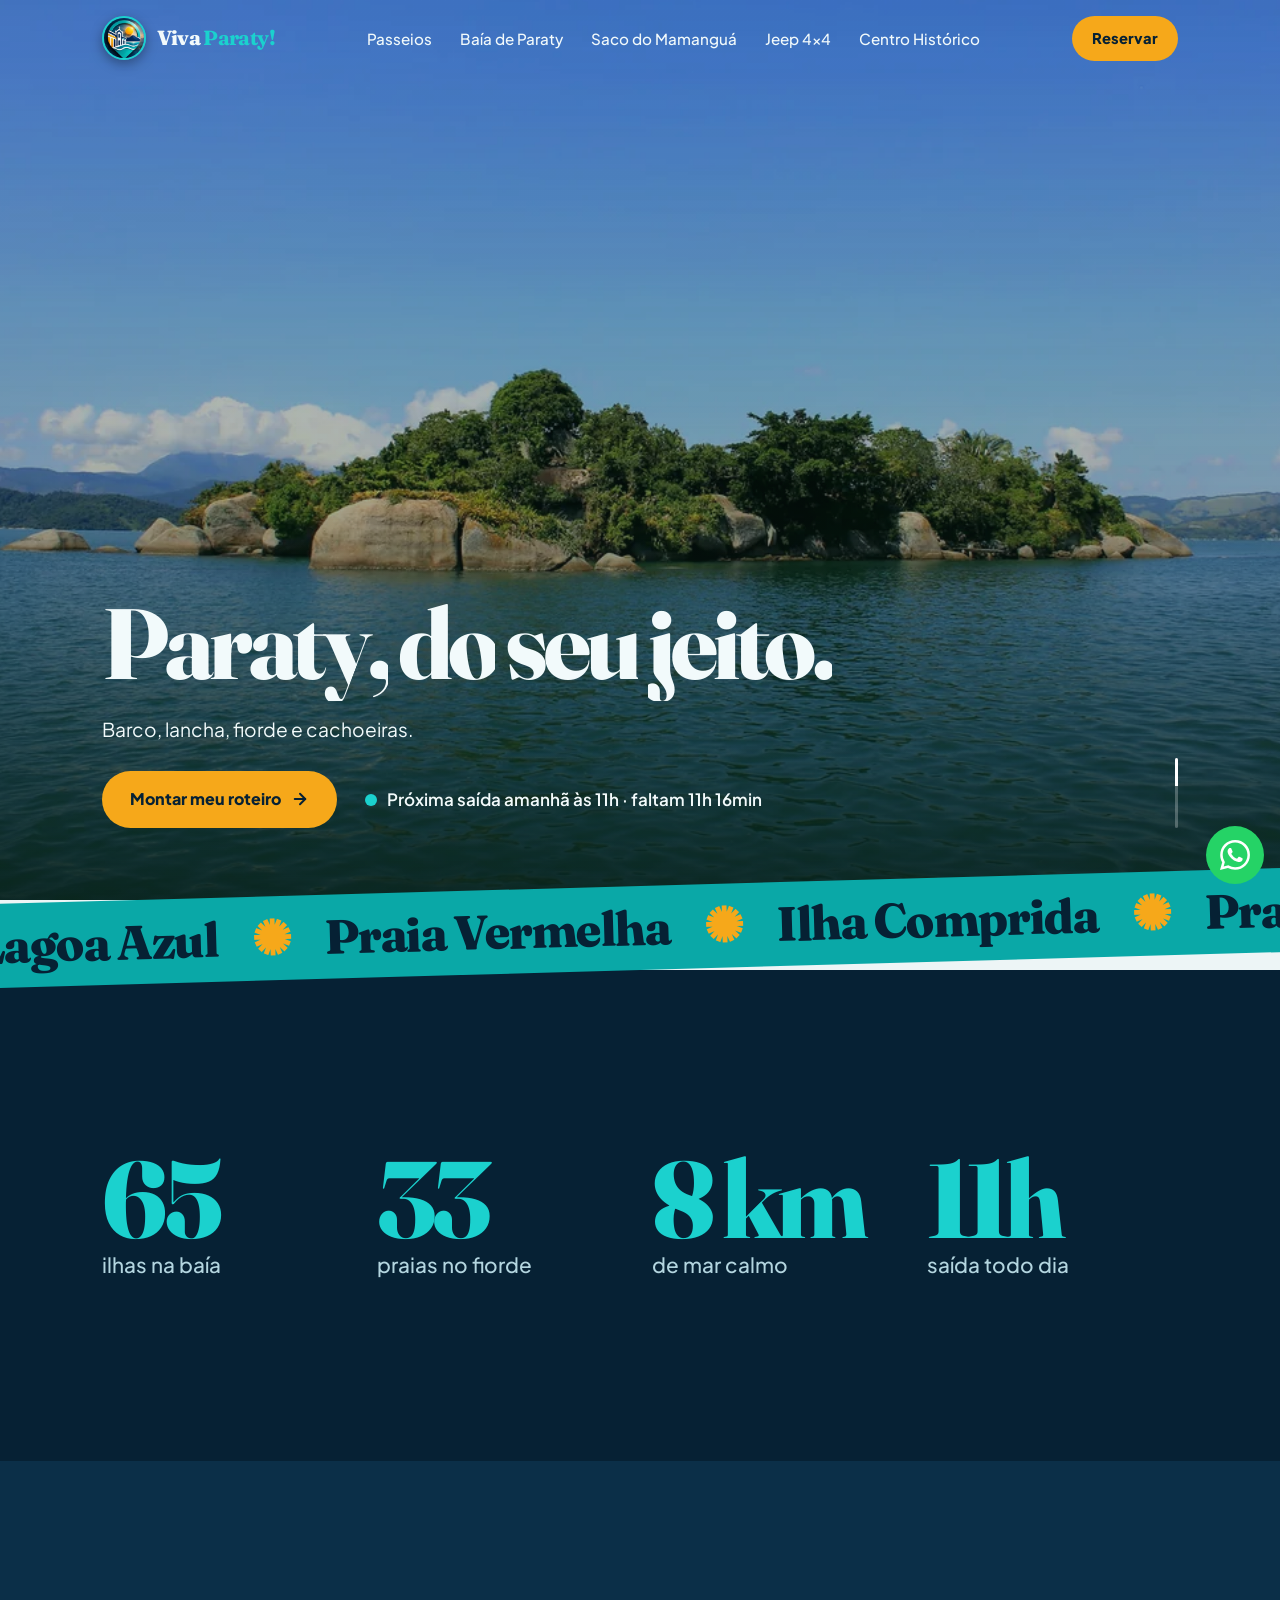
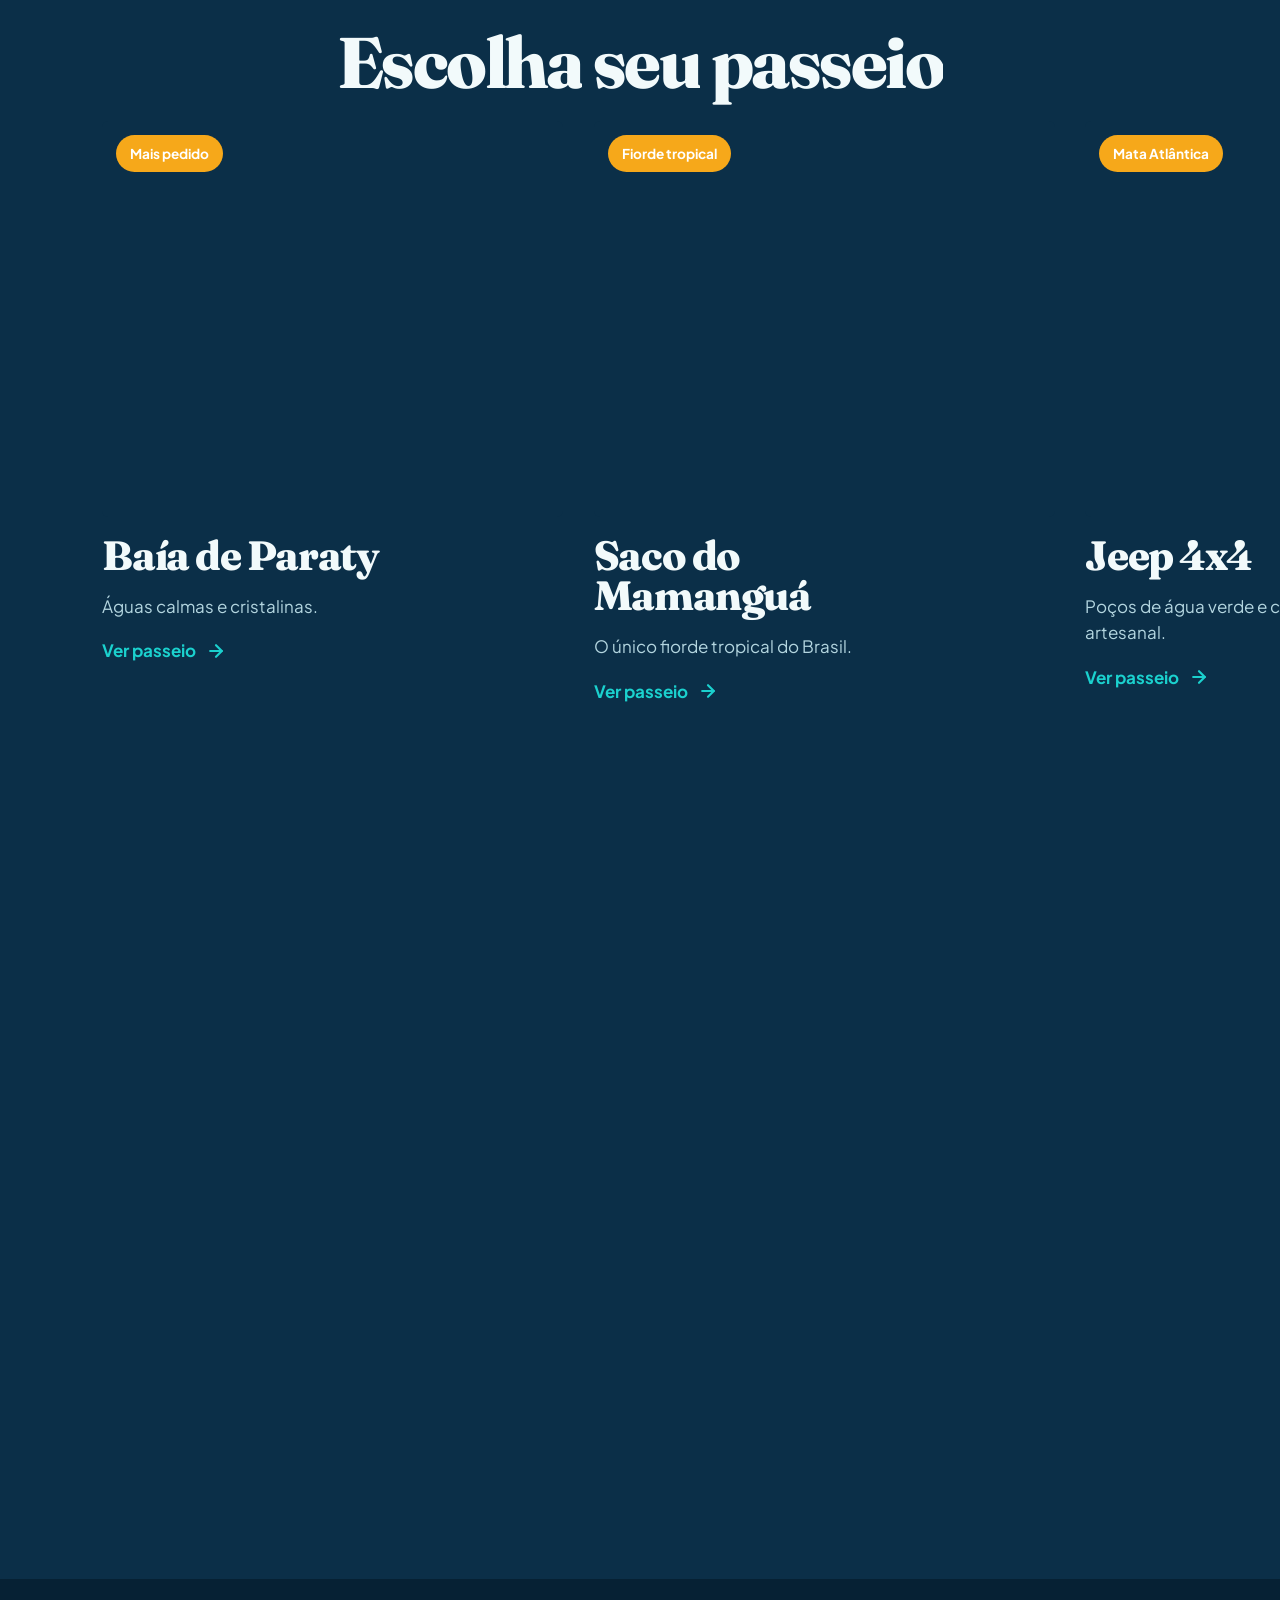
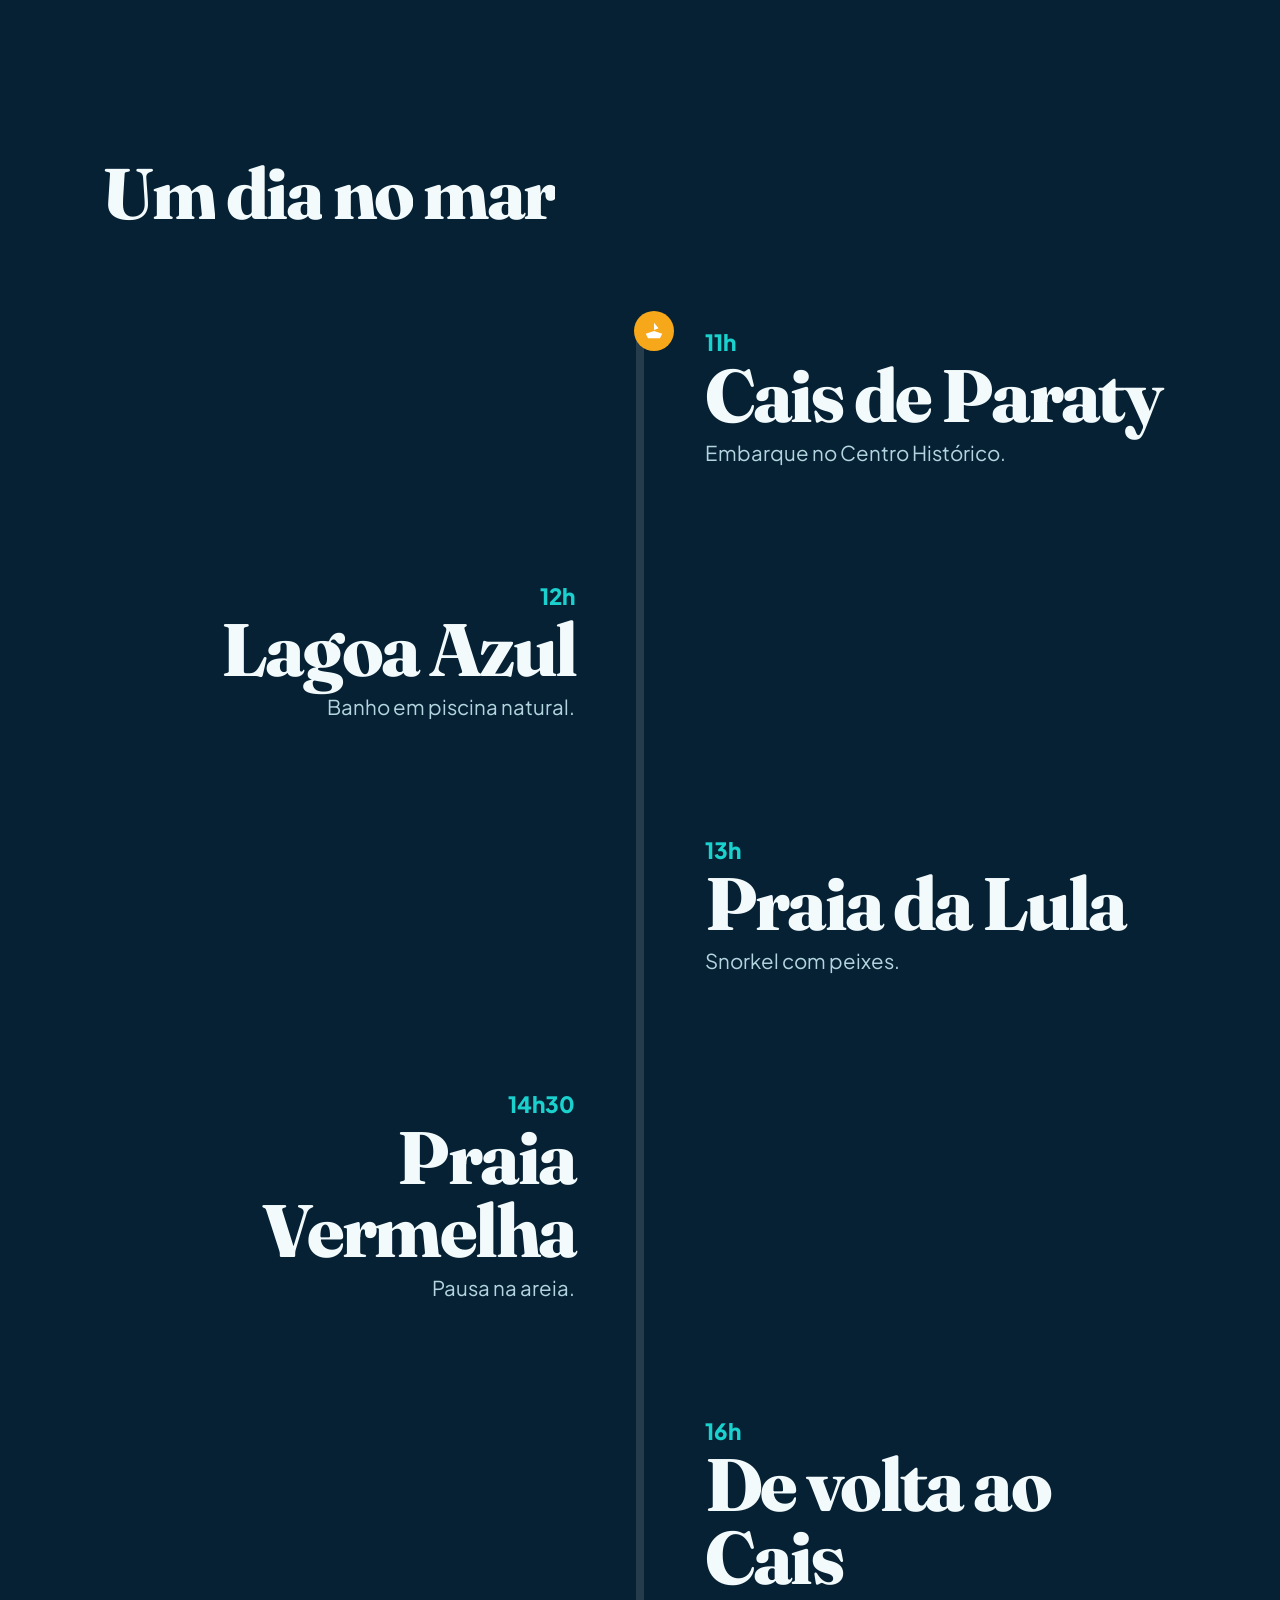
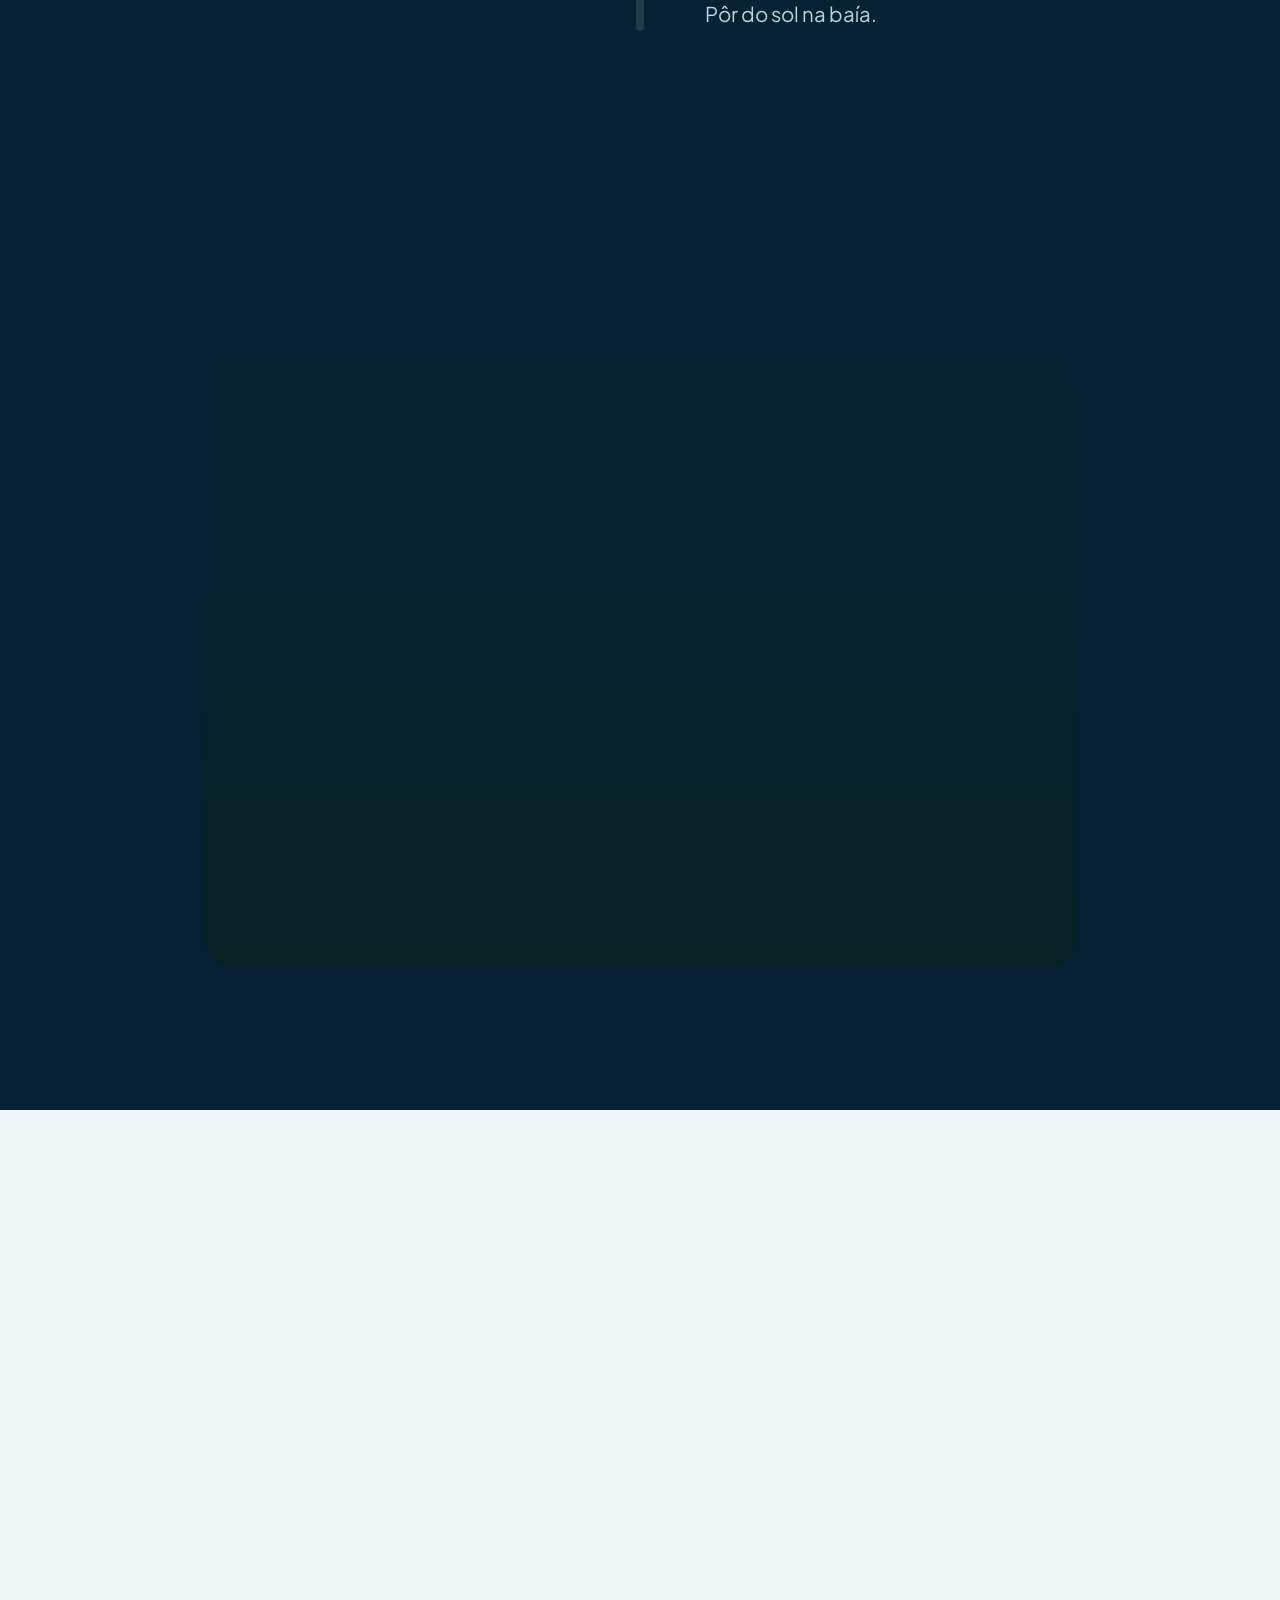
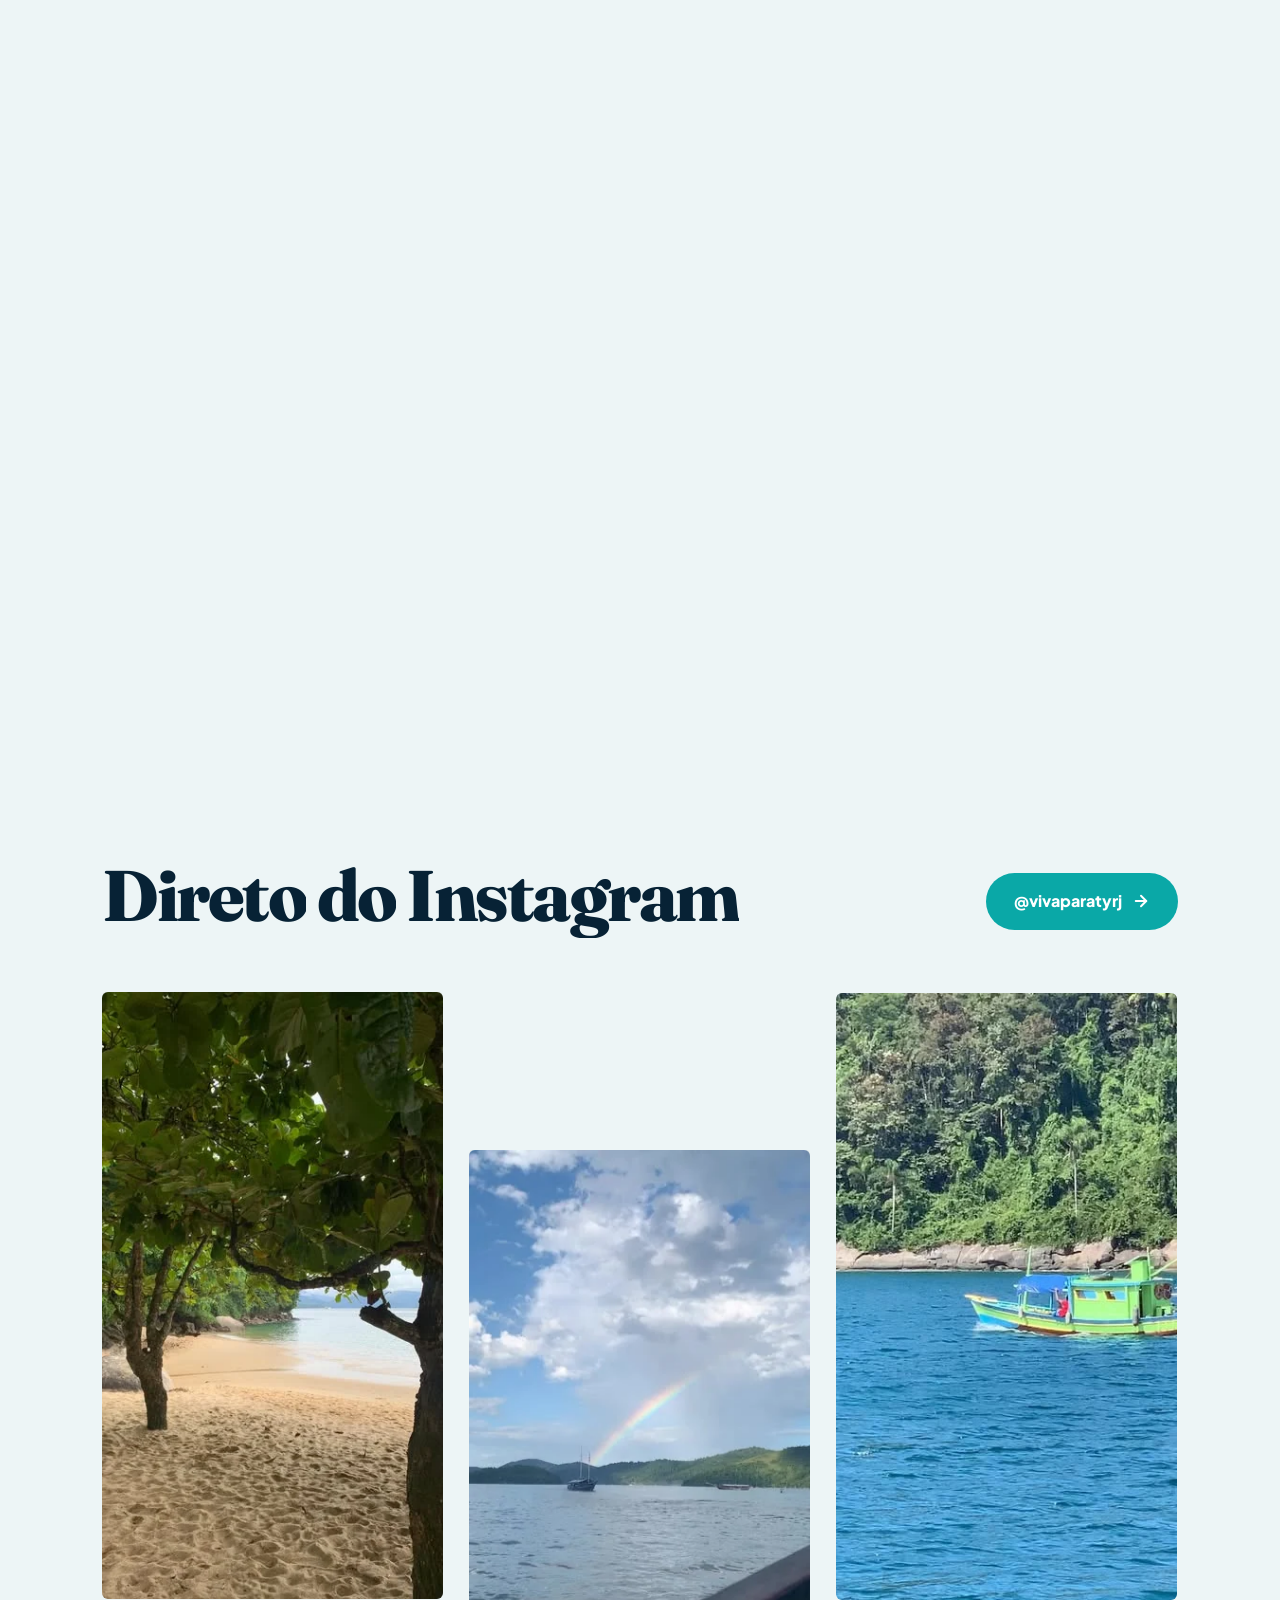
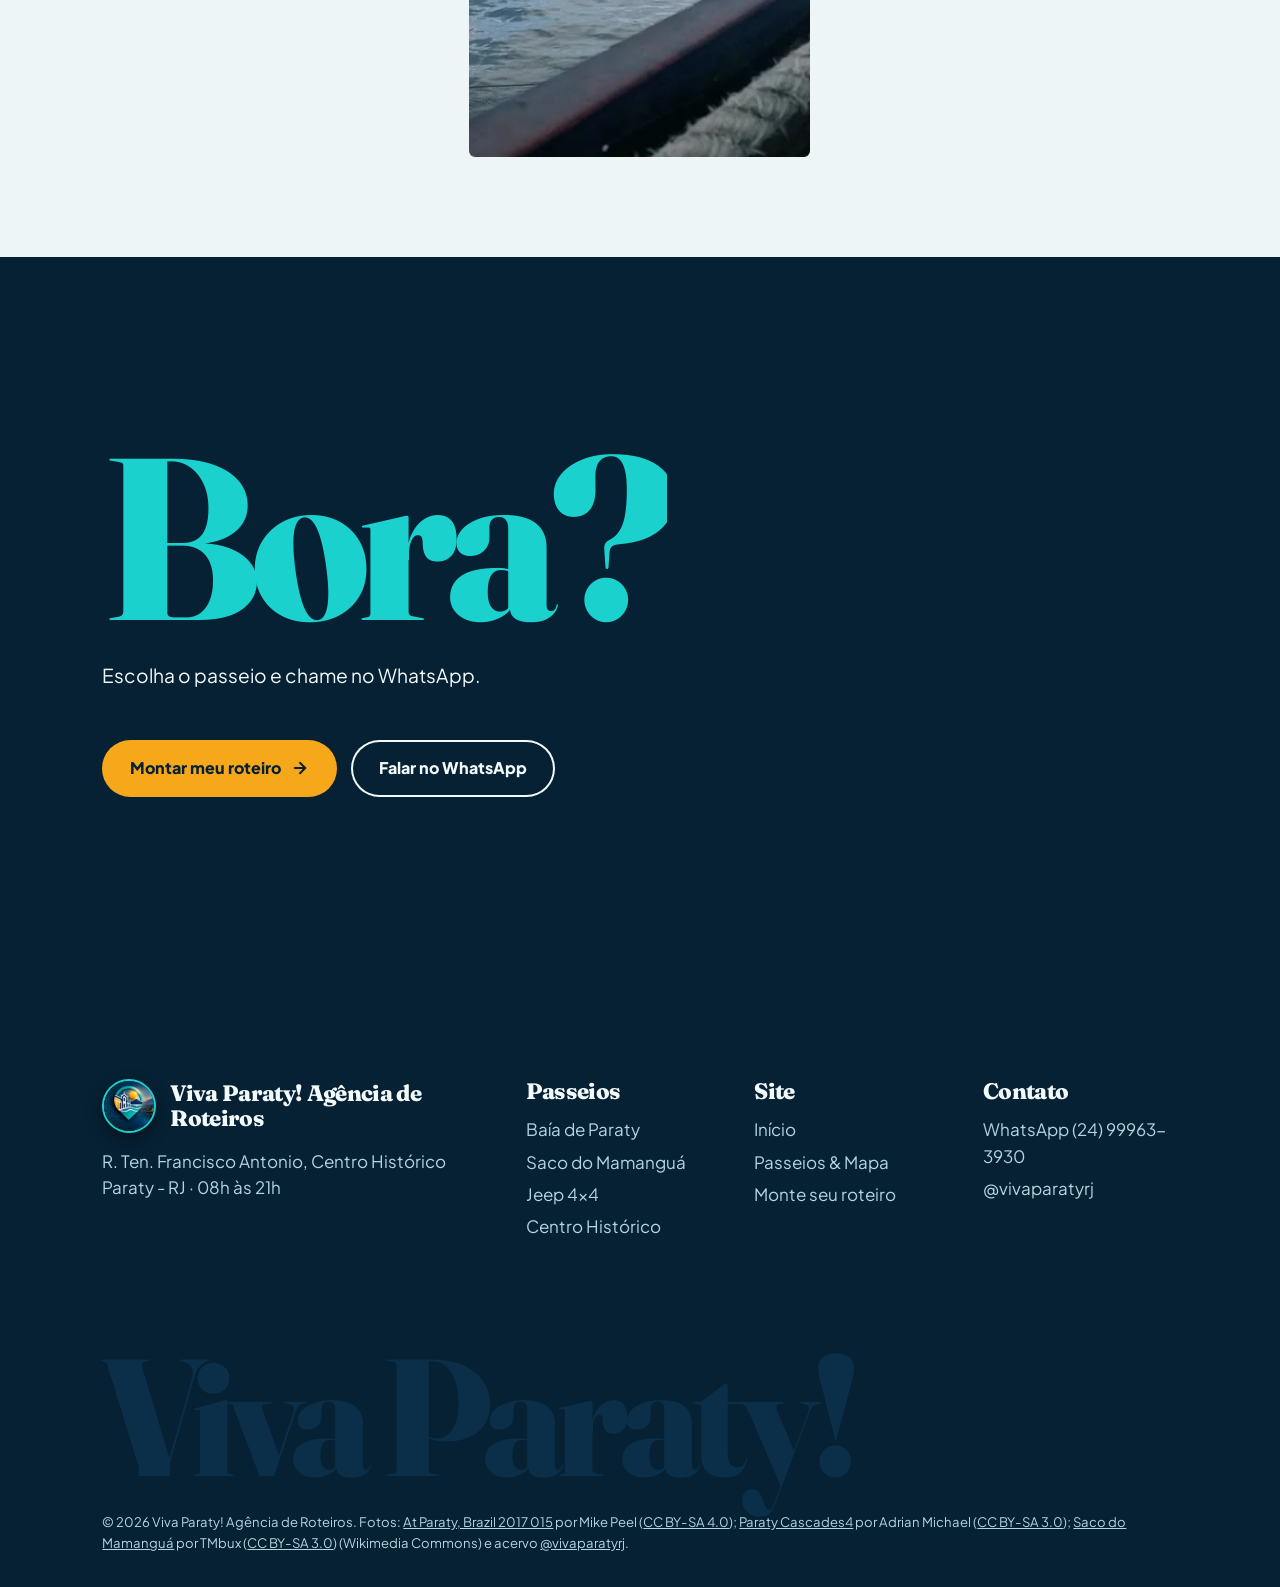
==== commit 2226a4c6: "Mantem versao multipagina de 7 paginas com logo oficial WhatsApp Business e respiro lateral" ====
--- a/index.html
+++ b/index.html
@@ -1,74 +1,41 @@
 <!DOCTYPE html>
 <html lang="pt-BR">
 <head>
-  <meta charset="UTF-8" />
-  <meta name="viewport" content="width=device-width, initial-scale=1.0, viewport-fit=cover" />
-  <meta name="theme-color" content="#062238" />
-  <meta name="color-scheme" content="light" />
-  <meta name="format-detection" content="telephone=no" />
-
-  <title>Agência Viva Paraty — Passeios de Lancha, Escuna, Mamanguá & Cachoeiras</title>
-  <meta name="description" content="Agência Viva Paraty em Paraty, RJ: passeios de lancha privativa e escuna na Lagoa Azul e Praia Vermelha, Saco do Mamanguá (Fiorde Tropical), Cachoeiras & Alambiques e Centro Histórico. Reserve pelo WhatsApp (24) 99963-3930." />
-  <meta name="robots" content="index, follow, max-image-preview:large, max-snippet:-1, max-video-preview:-1" />
-  <link rel="canonical" href="https://viva-paraty.vercel.app/" />
-
-  <!-- Geo Meta -->
-  <meta name="geo.region" content="BR-RJ" />
-  <meta name="geo.placename" content="Centro Histórico, Paraty - RJ" />
-  <meta name="geo.position" content="-23.2182665;-44.7140914" />
-  <meta name="ICBM" content="-23.2182665, -44.7140914" />
-
-  <!-- Open Graph / WhatsApp Preview -->
-  <meta property="og:type" content="website" />
-  <meta property="og:locale" content="pt_BR" />
-  <meta property="og:site_name" content="Agência Viva Paraty" />
-  <meta property="og:title" content="Agência Viva Paraty — Roteiros Selecionados a Dedo em Paraty, RJ" />
-  <meta property="og:description" content="Passeios de Lancha & Escuna na Baía de Paraty, Saco do Mamanguá (Fiorde Tropical), Cachoeiras & Alambiques e Centro Histórico. Monte seu roteiro pelo WhatsApp (24) 99963-3930." />
-  <meta property="og:url" content="https://viva-paraty.vercel.app/" />
-  <meta property="og:image" content="https://viva-paraty.vercel.app/img/og-viva-paraty.jpg" />
-  <meta property="og:image:width" content="1200" />
-  <meta property="og:image:height" content="630" />
-  <meta property="og:image:alt" content="Agência Viva Paraty — Passeios na Baía de Paraty e Saco do Mamanguá" />
-
-  <!-- Twitter -->
-  <meta name="twitter:card" content="summary_large_image" />
-  <meta name="twitter:title" content="Agência Viva Paraty — Roteiros em Paraty, RJ" />
-  <meta name="twitter:description" content="Lancha privativa, escuna diária às 11h, Saco do Mamanguá e Jeep Tour Cachoeiras & Alambiques em Paraty." />
-  <meta name="twitter:image" content="https://viva-paraty.vercel.app/img/og-viva-paraty.jpg" />
-
-  <!-- Icons & Manifest -->
-  <link rel="icon" type="image/svg+xml" href="img/favicon.svg" />
-  <link rel="apple-touch-icon" sizes="180x180" href="img/apple-touch-icon.png" />
-  <link rel="manifest" href="site.webmanifest" />
-
-  <!-- Preload Hero Image -->
-  <link rel="preload" as="image" href="img/hero-baia-paraty-m.webp" media="(max-width: 768px)" fetchpriority="high" />
-  <link rel="preload" as="image" href="img/hero-baia-paraty-4k.webp" media="(min-width: 769px)" fetchpriority="high" />
-
-  <!-- Google Fonts: Fraunces + Plus Jakarta Sans + JetBrains Mono -->
-  <link rel="preconnect" href="https://fonts.googleapis.com" />
-  <link rel="preconnect" href="https://fonts.gstatic.com" crossorigin />
-  <link href="https://fonts.googleapis.com/css2?family=Fraunces:ital,opsz,wght@0,9..144,600;0,9..144,700;0,9..144,800;1,9..144,600;1,9..144,700&family=JetBrains+Mono:wght@500;600&family=Plus+Jakarta+Sans:wght@400;500;600;700;800&display=swap" rel="stylesheet" />
-
-  <!-- Schema.org JSON-LD (@graph) -->
-  <script type="application/ld+json">
+<meta charset="UTF-8"><meta name="viewport" content="width=device-width,initial-scale=1,viewport-fit=cover">
+<meta name="theme-color" content="#062134">
+<title>Viva Paraty! Passeios de barco, lancha e jeep em Paraty, RJ</title>
+<meta name="description" content="Agência de roteiros em Paraty, RJ: lancha privativa e escuna às 11h na Baía, Saco do Mamanguá, Jeep 4x4 Cachoeiras & Alambiques e Centro Histórico.">
+<meta name="robots" content="index, follow, max-image-preview:large">
+<link rel="canonical" href="https://viva-paraty.vercel.app/">
+<meta name="geo.region" content="BR-RJ"><meta name="geo.placename" content="Paraty - RJ"><meta name="geo.position" content="-23.2182665;-44.7140914">
+<meta property="og:type" content="website"><meta property="og:locale" content="pt_BR"><meta property="og:site_name" content="Viva Paraty! Agência de Roteiros">
+<meta property="og:title" content="Viva Paraty! Passeios de barco, lancha e jeep em Paraty, RJ"><meta property="og:description" content="Agência de roteiros em Paraty, RJ: lancha privativa e escuna às 11h na Baía, Saco do Mamanguá, Jeep 4x4 Cachoeiras & Alambiques e Centro Histórico."><meta property="og:url" content="https://viva-paraty.vercel.app/">
+<meta property="og:image" content="https://viva-paraty.vercel.app/img/og-viva-paraty.jpg"><meta property="og:image:width" content="1200"><meta property="og:image:height" content="630">
+<meta name="twitter:card" content="summary_large_image">
+<link rel="icon" type="image/svg+xml" href="img/favicon.svg"><link rel="apple-touch-icon" href="img/apple-touch-icon.png"><link rel="manifest" href="site.webmanifest">
+<link rel="preload" as="image" href="img/hero-baia-paraty-m.webp" media="(max-width:768px)" fetchpriority="high"><link rel="preload" as="image" href="img/hero-baia-paraty-4k.webp" media="(min-width:769px)" fetchpriority="high">
+<link rel="preconnect" href="https://fonts.googleapis.com"><link rel="preconnect" href="https://fonts.gstatic.com" crossorigin>
+<link href="https://fonts.googleapis.com/css2?family=Fraunces:opsz,wght@9..144,600;9..144,800&family=Plus+Jakarta+Sans:wght@400;500;700&display=swap" rel="stylesheet">
+<script>document.documentElement.classList.add('js')</script>
+<link rel="stylesheet" href="css/site.css">
+<script type="application/ld+json">
   {
     "@context": "https://schema.org",
     "@graph": [
       {
         "@type": ["TravelAgency", "LocalBusiness"],
         "@id": "https://viva-paraty.vercel.app/#agency",
-        "name": "Agência Viva Paraty",
-        "alternateName": ["Viva Paraty! — Agência de Roteiros", "Viva Paraty RJ"],
+        "name": "Viva Paraty! — Agência de Roteiros",
+        "alternateName": ["Agência Viva Paraty", "Viva Paraty RJ"],
         "description": "Agência receptiva de turismo em Paraty - RJ com dicas e roteiros selecionados a dedo: passeios de lancha privativa e escuna pela Baía de Paraty (Lagoa Azul, Praia Vermelha, Ilha Comprida, Praia da Lula), Saco do Mamanguá (Fiorde Tropical), Jeep Tour Cachoeiras & Alambiques e Centro Histórico.",
         "url": "https://viva-paraty.vercel.app/",
         "telephone": "+55-24-99963-3930",
         "image": [
-          "https://viva-paraty.vercel.app/img/logo-viva-paraty-oficial.jpg",
           "https://viva-paraty.vercel.app/img/og-viva-paraty.jpg",
-          "https://viva-paraty.vercel.app/img/hero-baia-paraty-4k.jpg"
+          "https://viva-paraty.vercel.app/img/hero-baia-paraty-4k.jpg",
+          "https://viva-paraty.vercel.app/img/roteiro-saco-do-mamangua.jpg"
         ],
-        "logo": "https://viva-paraty.vercel.app/img/logo-viva-paraty-oficial.jpg",
+        "logo": "https://viva-paraty.vercel.app/img/logo-viva-paraty-oficial.webp",
         "address": {
           "@type": "PostalAddress",
           "streetAddress": "R. Ten. Francisco Antonio - Centro Histórico",
@@ -167,7 +134,7 @@
         "mainEntity": [
           {
             "@type": "Question",
-            "name": "Onde acontecem os embarques dos passeios em Paraty?",
+            "name": "Onde é o embarque?",
             "acceptedAnswer": {
               "@type": "Answer",
               "text": "Nosso ponto de apoio fica na R. Ten. Francisco Antonio, no Centro Histórico de Paraty, a poucos passos do Cais de Turismo, de onde partem os passeios diários de escuna (saída às 11h00) e as lanchas privativas."
@@ -175,7 +142,7 @@
           },
           {
             "@type": "Question",
-            "name": "Como funciona o passeio de 1 dia ao Saco do Mamanguá?",
+            "name": "Como é o Mamanguá?",
             "acceptedAnswer": {
               "@type": "Answer",
               "text": "O Saco do Mamanguá é o único fiorde tropical do Brasil, com 8 km de águas abrigadas entre montanhas de Mata Atlântica. Organizamos o roteiro de 1 dia com travessia náutica, paradas para banho em praias de água cristalina e opção de subida guiada ao Mirante do Pico do Pão de Açúcar."
@@ -191,7 +158,7 @@
           },
           {
             "@type": "Question",
-            "name": "Como faço para montar meu roteiro e reservar com a Agência Viva Paraty?",
+            "name": "Como faço para montar meu roteiro e reservar com a Viva Paraty?",
             "acceptedAnswer": {
               "@type": "Answer",
               "text": "Basta selecionar os passeios desejados no planejador desta página, indicar se prefere formato privativo ou compartilhado, informar o número de pessoas e enviar direto para nosso WhatsApp oficial (24) 99963-3930."
@@ -202,2407 +169,48 @@
     ]
   }
   </script>
-
-  <style>
-    :root {
-      /* Palette harmonized with the official WhatsApp Business Logo (Turquoise Pin + Colonial Navy + Solar Gold) */
-      --bg-mist: #ECF5F6;
-      --bg-sand: #DFEEF0;
-      --bg-card: #F8FCFC;
-      --bg-forest-deep: #062134;
-      --bg-forest-mid: #0A2E46;
-      --bg-bay-navy: #0B3A5B;
-
-      --ink-primary: #072235;
-      --ink-secondary: #274A5E;
-      --ink-muted: #4E7184;
-      --ink-on-dark: #F2FAFB;
-      --ink-on-dark-muted: #B3D5DF;
-
-      --viva-teal: #0AA8A7;
-      --viva-teal-bright: #1AD1CE;
-      --viva-teal-soft: rgba(10, 168, 167, 0.13);
-      --viva-gold: #F6A81A;
-      --viva-gold-dark: #D98806;
-      --viva-gold-soft: rgba(246, 168, 26, 0.16);
-      --viva-navy: #0B3668;
-
-      --border-soft: rgba(7, 34, 53, 0.11);
-      --border-strong: rgba(10, 168, 167, 0.30);
-      --border-dark: rgba(255, 255, 255, 0.15);
-
-      --shadow-sm: 0 10px 26px -8px rgba(6, 33, 52, 0.09);
-      --shadow-md: 0 20px 44px -12px rgba(6, 33, 52, 0.16);
-      --shadow-lg: 0 28px 64px -15px rgba(6, 33, 52, 0.28);
-
-      --radius-sm: 14px;
-      --radius-md: 20px;
-      --radius-lg: 28px;
-      --radius-pill: 999px;
-
-      --font-display: 'Fraunces', Georgia, serif;
-      --font-sans: 'Plus Jakarta Sans', -apple-system, BlinkMacSystemFont, sans-serif;
-      --font-mono: 'JetBrains Mono', monospace;
-    }
-
-    *, *::before, *::after {
-      box-sizing: border-box;
-      margin: 0;
-      padding: 0;
-    }
-
-    html {
-      scroll-behavior: smooth;
-      -webkit-text-size-adjust: 100%;
-      overflow-x: hidden;
-      background-color: var(--bg-mist);
-      color: var(--ink-primary);
-      font-family: var(--font-sans);
-    }
-
-    body {
-      overflow-x: hidden;
-      background-color: var(--bg-mist);
-      color: var(--ink-primary);
-      line-height: 1.6;
-      -webkit-font-smoothing: antialiased;
-      position: relative;
-    }
-
-    img, picture, svg {
-      display: block;
-      max-width: 100%;
-      height: auto;
-    }
-
-    a {
-      color: inherit;
-      text-decoration: none;
-    }
-
-    button, input, select {
-      font: inherit;
-      color: inherit;
-      border: none;
-      background: none;
-    }
-
-    button {
-      cursor: pointer;
-      touch-action: manipulation;
-    }
-
-    /* Generous horizontal breathing room across all screen sizes so no text ever touches screen edges */
-    .container {
-      width: 100%;
-      max-width: 1180px;
-      margin: 0 auto;
-      padding-left: clamp(24px, 6.5vw, 64px);
-      padding-right: clamp(24px, 6.5vw, 64px);
-    }
-
-    /* ==========================================================================
-       TOP NAVBAR (Smart Auto-Hide on Scroll Down)
-       ========================================================================== */
-    .site-header {
-      position: fixed;
-      top: 12px;
-      left: 0;
-      right: 0;
-      z-index: 90;
-      padding: 0 clamp(16px, 4.5vw, 40px);
-      transition: transform 0.36s cubic-bezier(0.22, 1, 0.36, 1), opacity 0.28s ease;
-      will-change: transform;
-    }
-
-    .site-header.nav-hidden {
-      transform: translateY(-150%);
-    }
-
-    .nav-bar {
-      max-width: 1120px;
-      margin: 0 auto;
-      height: 62px;
-      padding: 0 12px 0 14px;
-      border-radius: var(--radius-pill);
-      background: rgba(6, 33, 52, 0.92);
-      backdrop-filter: blur(14px);
-      -webkit-backdrop-filter: blur(14px);
-      border: 1px solid rgba(255, 255, 255, 0.16);
-      box-shadow: 0 14px 34px rgba(4, 20, 32, 0.32);
-      display: flex;
-      align-items: center;
-      justify-content: space-between;
-      gap: 12px;
-    }
-
-    .nav-brand {
-      display: inline-flex;
-      align-items: center;
-      gap: 11px;
-      min-height: 44px;
-      flex-shrink: 0;
-    }
-
-    .nav-brand-logo {
-      width: 42px;
-      height: 42px;
-      border-radius: 50%;
-      object-fit: cover;
-      flex-shrink: 0;
-      border: 2px solid var(--viva-teal-bright);
-      box-shadow: 0 3px 10px rgba(0, 0, 0, 0.35);
-    }
-
-    .nav-brand-text {
-      display: flex;
-      flex-direction: column;
-      line-height: 1.08;
-    }
-
-    .nav-brand-title {
-      font-family: var(--font-display);
-      font-weight: 800;
-      font-size: 1.06rem;
-      color: #FFFFFF;
-      letter-spacing: -0.02em;
-    }
-
-    .nav-brand-title span {
-      color: var(--viva-teal-bright);
-      font-style: italic;
-    }
-
-    .nav-brand-sub {
-      font-size: 0.67rem;
-      font-weight: 600;
-      text-transform: uppercase;
-      letter-spacing: 0.08em;
-      color: var(--ink-on-dark-muted);
-    }
-
-    .nav-links {
-      display: none;
-      align-items: center;
-      gap: 28px;
-      list-style: none;
-    }
-
-    .nav-links a {
-      font-size: 0.9rem;
-      font-weight: 600;
-      color: rgba(242, 250, 251, 0.9);
-      padding: 10px 4px;
-      min-height: 44px;
-      display: inline-flex;
-      align-items: center;
-      transition: color 0.2s ease;
-    }
-
-    .nav-links a:hover {
-      color: var(--viva-teal-bright);
-    }
-
-    .nav-cta {
-      display: inline-flex;
-      align-items: center;
-      justify-content: center;
-      gap: 7px;
-      min-height: 44px;
-      padding: 0 18px;
-      border-radius: var(--radius-pill);
-      background: linear-gradient(135deg, var(--viva-teal-bright) 0%, var(--viva-teal) 100%);
-      color: #042228;
-      font-weight: 800;
-      font-size: 0.84rem;
-      letter-spacing: -0.01em;
-      white-space: nowrap;
-      box-shadow: 0 6px 18px rgba(26, 209, 206, 0.32);
-      transition: transform 0.2s ease, box-shadow 0.2s ease;
-    }
-
-    .nav-cta:hover {
-      transform: translateY(-1px);
-      box-shadow: 0 10px 22px rgba(26, 209, 206, 0.44);
-    }
-
-    .nav-cta svg {
-      width: 16px;
-      height: 16px;
-      flex-shrink: 0;
-    }
-
-    @media (min-width: 820px) {
-      .nav-links {
-        display: flex;
-      }
-      .nav-bar {
-        height: 66px;
-        padding: 0 16px 0 18px;
-      }
-    }
-
-    /* ==========================================================================
-       1ST FOLD — HERO (Mobile: Photo on Top, Clean Text Below | Desktop: Full-Bleed)
-       ========================================================================== */
-    .hero {
-      position: relative;
-      background: var(--bg-forest-deep);
-      color: var(--ink-on-dark);
-      overflow: hidden;
-    }
-
-    .hero-media {
-      position: relative;
-      width: 100%;
-      height: 50svh;
-      min-height: 310px;
-      max-height: 460px;
-      overflow: hidden;
-    }
-
-    .hero-media picture,
-    .hero-media img {
-      width: 100%;
-      height: 100%;
-      object-fit: cover;
-      object-position: center 48%;
-    }
-
-    .hero-media::after {
-      content: "";
-      position: absolute;
-      inset: 0;
-      background:
-        linear-gradient(180deg, rgba(6, 33, 52, 0.45) 0%, rgba(6, 33, 52, 0.0) 32%, rgba(6, 33, 52, 0.18) 68%, var(--bg-forest-deep) 100%);
-      pointer-events: none;
-    }
-
-    .hero-body {
-      position: relative;
-      z-index: 2;
-      padding-top: 10px;
-      padding-bottom: 44px;
-      margin-top: -18px;
-    }
-
-    .hero-content {
-      max-width: 620px;
-      padding: 0 4px;
-    }
-
-    .hero-badge {
-      display: inline-flex;
-      align-items: center;
-      gap: 9px;
-      padding: 6px 14px 6px 8px;
-      border-radius: var(--radius-pill);
-      background: rgba(10, 168, 167, 0.22);
-      border: 1px solid rgba(26, 209, 206, 0.44);
-      color: #D9FBFB;
-      font-size: 0.76rem;
-      font-weight: 700;
-      letter-spacing: 0.02em;
-      margin-bottom: 16px;
-    }
-
-    .hero-badge img {
-      width: 24px;
-      height: 24px;
-      border-radius: 50%;
-      object-fit: cover;
-      border: 1.5px solid #FFFFFF;
-    }
-
-    .hero-title {
-      font-family: var(--font-display);
-      font-weight: 800;
-      font-size: clamp(1.92rem, 5.8vw, 3.65rem);
-      line-height: 1.08;
-      letter-spacing: -0.025em;
-      color: #FFFFFF;
-      margin-bottom: 14px;
-    }
-
-    .hero-title em {
-      font-style: italic;
-      color: var(--viva-teal-bright);
-      font-weight: 700;
-    }
-
-    .hero-subtitle {
-      font-size: clamp(0.95rem, 2.1vw, 1.14rem);
-      color: var(--ink-on-dark-muted);
-      line-height: 1.54;
-      margin-bottom: 24px;
-      max-width: 50ch;
-    }
-
-    .hero-actions {
-      display: flex;
-      flex-wrap: wrap;
-      align-items: center;
-      gap: 12px;
-    }
-
-    .btn-primary {
-      display: inline-flex;
-      align-items: center;
-      justify-content: center;
-      gap: 10px;
-      min-height: 54px;
-      padding: 0 26px;
-      border-radius: var(--radius-pill);
-      background: linear-gradient(135deg, var(--viva-gold) 0%, #E08A00 100%);
-      color: #061D2E;
-      font-weight: 800;
-      font-size: 0.96rem;
-      letter-spacing: -0.01em;
-      box-shadow: 0 14px 30px rgba(246, 168, 26, 0.34);
-      transition: transform 0.22s ease, box-shadow 0.22s ease;
-      width: 100%;
-    }
-
-    .btn-primary:hover {
-      transform: translateY(-2px);
-      box-shadow: 0 18px 36px rgba(246, 168, 26, 0.46);
-    }
-
-    .btn-primary svg {
-      width: 19px;
-      height: 19px;
-      flex-shrink: 0;
-    }
-
-    @media (min-width: 520px) {
-      .btn-primary {
-        width: auto;
-      }
-    }
-
-    /* Desktop Full-Bleed Hero */
-    @media (min-width: 900px) {
-      .hero {
-        min-height: 88svh;
-        display: flex;
-        align-items: flex-end;
-      }
-
-      .hero-media {
-        position: absolute;
-        inset: 0;
-        height: 100%;
-        max-height: none;
-      }
-
-      .hero-media::after {
-        background:
-          linear-gradient(90deg, rgba(5, 27, 43, 0.90) 0%, rgba(5, 27, 43, 0.64) 46%, rgba(5, 27, 43, 0.14) 100%),
-          linear-gradient(180deg, rgba(5, 27, 43, 0.44) 0%, rgba(5, 27, 43, 0.0) 28%, rgba(5, 27, 43, 0.76) 100%);
-      }
-
-      .hero-body {
-        width: 100%;
-        margin-top: 0;
-        padding-top: 130px;
-        padding-bottom: 72px;
-      }
-    }
-
-    /* ==========================================================================
-       QUICK TRUST STRIP (Below Fold)
-       ========================================================================== */
-    .trust-strip {
-      background: var(--bg-forest-mid);
-      border-top: 1px solid rgba(255, 255, 255, 0.09);
-      border-bottom: 1px solid rgba(255, 255, 255, 0.09);
-      padding: 20px 0;
-      color: var(--ink-on-dark);
-    }
-
-    .trust-grid {
-      display: grid;
-      grid-template-columns: 1fr;
-      gap: 14px;
-    }
-
-    @media (min-width: 540px) {
-      .trust-grid {
-        grid-template-columns: repeat(2, 1fr);
-        gap: 16px 20px;
-      }
-    }
-
-    @media (min-width: 900px) {
-      .trust-grid {
-        grid-template-columns: repeat(4, 1fr);
-      }
-    }
-
-    .trust-item {
-      display: flex;
-      align-items: center;
-      gap: 12px;
-      padding: 4px 6px;
-    }
-
-    .trust-icon {
-      width: 38px;
-      height: 38px;
-      border-radius: 11px;
-      background: rgba(26, 209, 206, 0.15);
-      border: 1px solid rgba(26, 209, 206, 0.34);
-      color: var(--viva-teal-bright);
-      display: inline-flex;
-      align-items: center;
-      justify-content: center;
-      flex-shrink: 0;
-    }
-
-    .trust-icon svg {
-      width: 18px;
-      height: 18px;
-    }
-
-    .trust-text strong {
-      display: block;
-      font-size: 0.86rem;
-      font-weight: 700;
-      color: #FFFFFF;
-      line-height: 1.25;
-    }
-
-    .trust-text span {
-      display: block;
-      font-size: 0.76rem;
-      color: var(--ink-on-dark-muted);
-    }
-
-    /* ==========================================================================
-       SECTION HEADERS & REUSABLE TYPOGRAPHY
-       ========================================================================== */
-    .section {
-      padding: 64px 0;
-      position: relative;
-    }
-
-    @media (min-width: 820px) {
-      .section {
-        padding: 92px 0;
-      }
-    }
-
-    .section-eyebrow {
-      display: inline-flex;
-      align-items: center;
-      gap: 8px;
-      padding: 6px 14px;
-      border-radius: var(--radius-pill);
-      background: var(--viva-teal-soft);
-      color: #066C6B;
-      font-size: 0.74rem;
-      font-weight: 800;
-      text-transform: uppercase;
-      letter-spacing: 0.08em;
-      margin-bottom: 14px;
-    }
-
-    .section-eyebrow.gold {
-      background: var(--viva-gold-soft);
-      color: #9A5E00;
-    }
-
-    .section-title {
-      font-family: var(--font-display);
-      font-weight: 800;
-      font-size: clamp(1.68rem, 4.2vw, 2.68rem);
-      line-height: 1.12;
-      letter-spacing: -0.02em;
-      color: var(--ink-primary);
-      margin-bottom: 12px;
-    }
-
-    .section-title em {
-      font-style: italic;
-      color: var(--viva-teal);
-    }
-
-    .section-lead {
-      font-size: 0.97rem;
-      color: var(--ink-secondary);
-      max-width: 56ch;
-      line-height: 1.58;
-    }
-
-    /* ==========================================================================
-       ROTEIROS SELECIONADOS A DEDO (4 Core Experiences)
-       ========================================================================== */
-    .tours-header {
-      display: flex;
-      flex-direction: column;
-      gap: 18px;
-      margin-bottom: 30px;
-    }
-
-    @media (min-width: 820px) {
-      .tours-header {
-        flex-direction: row;
-        align-items: flex-end;
-        justify-content: space-between;
-        margin-bottom: 40px;
-      }
-    }
-
-    .tours-filter-bar {
-      display: flex;
-      gap: 8px;
-      overflow-x: auto;
-      padding-bottom: 4px;
-      scrollbar-width: none;
-    }
-
-    .tours-filter-bar::-webkit-scrollbar {
-      display: none;
-    }
-
-    .filter-chip {
-      min-height: 44px;
-      padding: 0 16px;
-      border-radius: var(--radius-pill);
-      background: var(--bg-card);
-      border: 1px solid var(--border-soft);
-      font-size: 0.83rem;
-      font-weight: 700;
-      color: var(--ink-secondary);
-      white-space: nowrap;
-      transition: all 0.2s ease;
-    }
-
-    .filter-chip.active,
-    .filter-chip:hover {
-      background: var(--ink-primary);
-      color: #FFFFFF;
-      border-color: var(--ink-primary);
-    }
-
-    .tours-grid {
-      display: grid;
-      grid-template-columns: 1fr;
-      gap: 24px;
-    }
-
-    @media (min-width: 768px) {
-      .tours-grid {
-        grid-template-columns: repeat(2, 1fr);
-        gap: 28px;
-      }
-    }
-
-    .tour-card {
-      background: var(--bg-card);
-      border-radius: var(--radius-lg);
-      border: 1px solid var(--border-soft);
-      box-shadow: var(--shadow-sm);
-      overflow: hidden;
-      display: flex;
-      flex-direction: column;
-      transition: transform 0.28s ease, box-shadow 0.28s ease, border-color 0.28s ease;
-    }
-
-    .tour-card:hover {
-      transform: translateY(-4px);
-      box-shadow: var(--shadow-md);
-      border-color: var(--border-strong);
-    }
-
-    .tour-media {
-      position: relative;
-      aspect-ratio: 16 / 10;
-      overflow: hidden;
-      background: var(--bg-forest-mid);
-    }
-
-    .tour-media img {
-      width: 100%;
-      height: 100%;
-      object-fit: cover;
-      transition: transform 0.6s cubic-bezier(0.22, 1, 0.36, 1);
-    }
-
-    .tour-card:hover .tour-media img {
-      transform: scale(1.04);
-    }
-
-    .tour-pills {
-      position: absolute;
-      top: 14px;
-      left: 14px;
-      right: 14px;
-      display: flex;
-      justify-content: space-between;
-      align-items: center;
-      gap: 8px;
-      pointer-events: none;
-    }
-
-    .tour-tag {
-      padding: 5px 12px;
-      border-radius: var(--radius-pill);
-      background: rgba(6, 33, 52, 0.88);
-      backdrop-filter: blur(8px);
-      color: #FFFFFF;
-      font-size: 0.73rem;
-      font-weight: 700;
-      letter-spacing: 0.02em;
-    }
-
-    .tour-tag.highlight {
-      background: var(--viva-gold);
-      color: #062134;
-    }
-
-    .tour-tag.teal {
-      background: var(--viva-teal);
-      color: #FFFFFF;
-    }
-
-    .tour-time {
-      padding: 5px 11px;
-      border-radius: var(--radius-pill);
-      background: rgba(248, 252, 252, 0.94);
-      color: var(--ink-primary);
-      font-family: var(--font-mono);
-      font-size: 0.72rem;
-      font-weight: 600;
-    }
-
-    /* Generous internal card padding so text has plenty of breathing room */
-    .tour-content {
-      padding: 24px 24px 26px;
-      display: flex;
-      flex-direction: column;
-      flex: 1;
-    }
-
-    @media (min-width: 768px) {
-      .tour-content {
-        padding: 28px 30px 30px;
-      }
-    }
-
-    .tour-title {
-      font-family: var(--font-display);
-      font-size: 1.3rem;
-      font-weight: 800;
-      line-height: 1.22;
-      color: var(--ink-primary);
-      margin-bottom: 10px;
-    }
-
-    .tour-desc {
-      font-size: 0.91rem;
-      color: var(--ink-secondary);
-      line-height: 1.56;
-      margin-bottom: 16px;
-    }
-
-    .tour-stops {
-      display: flex;
-      flex-wrap: wrap;
-      gap: 7px;
-      margin-bottom: 20px;
-      list-style: none;
-    }
-
-    .tour-stops li {
-      font-size: 0.75rem;
-      font-weight: 600;
-      padding: 5px 11px;
-      border-radius: 8px;
-      background: var(--bg-mist);
-      color: var(--ink-secondary);
-      border: 1px solid rgba(7, 34, 53, 0.08);
-    }
-
-    .tour-footer {
-      margin-top: auto;
-      padding-top: 16px;
-      border-top: 1px solid var(--border-soft);
-      display: flex;
-      align-items: center;
-      justify-content: space-between;
-      gap: 12px;
-      flex-wrap: wrap;
-    }
-
-    .tour-meta {
-      font-size: 0.77rem;
-      color: var(--ink-muted);
-      font-weight: 600;
-    }
-
-    .tour-meta strong {
-      display: block;
-      color: var(--ink-primary);
-      font-size: 0.85rem;
-    }
-
-    .btn-tour-select {
-      display: inline-flex;
-      align-items: center;
-      justify-content: center;
-      gap: 7px;
-      min-height: 44px;
-      padding: 0 18px;
-      border-radius: var(--radius-pill);
-      background: var(--ink-primary);
-      color: #FFFFFF;
-      font-size: 0.82rem;
-      font-weight: 700;
-      transition: background 0.2s ease, transform 0.2s ease;
-    }
-
-    .btn-tour-select:hover {
-      background: var(--viva-teal);
-      transform: translateY(-1px);
-    }
-
-    /* ==========================================================================
-       INTERACTIVE PARATY ROUTE MAP ("Onde Vamos Navegar e Explorar")
-       ========================================================================== */
-    .map-section {
-      background: linear-gradient(180deg, var(--bg-forest-deep) 0%, #072C42 100%);
-      color: var(--ink-on-dark);
-      overflow: hidden;
-    }
-
-    .map-section .section-title {
-      color: #FFFFFF;
-    }
-
-    .map-section .section-lead {
-      color: var(--ink-on-dark-muted);
-    }
-
-    .map-layout {
-      display: grid;
-      grid-template-columns: 1fr;
-      gap: 26px;
-      margin-top: 30px;
-      align-items: center;
-    }
-
-    @media (min-width: 920px) {
-      .map-layout {
-        grid-template-columns: 1.15fr 0.85fr;
-        gap: 38px;
-      }
-    }
-
-    .bay-map-board {
-      position: relative;
-      background: radial-gradient(circle at 60% 45%, #0F4F66 0%, #062336 78%);
-      border-radius: var(--radius-lg);
-      border: 1px solid rgba(255, 255, 255, 0.14);
-      padding: 20px;
-      box-shadow: var(--shadow-lg);
-      overflow: hidden;
-    }
-
-    .bay-map-top {
-      display: flex;
-      justify-content: space-between;
-      align-items: center;
-      flex-wrap: wrap;
-      gap: 6px;
-      margin-bottom: 12px;
-      font-family: var(--font-mono);
-      font-size: 0.72rem;
-      color: var(--ink-on-dark-muted);
-    }
-
-    .bay-svg {
-      width: 100%;
-      height: auto;
-      display: block;
-      border-radius: var(--radius-md);
-    }
-
-    .map-route-path {
-      stroke-dasharray: 8 6;
-      animation: dashFlow 18s linear infinite;
-    }
-
-    @keyframes dashFlow {
-      to {
-        stroke-dashoffset: -140;
-      }
-    }
-
-    .map-pin-group {
-      cursor: pointer;
-      transition: transform 0.25s ease;
-    }
-
-    .map-pin-pulse {
-      transform-origin: center;
-      animation: pinPulse 2.4s ease-out infinite;
-    }
-
-    @keyframes pinPulse {
-      0% { r: 8px; opacity: 0.75; }
-      100% { r: 22px; opacity: 0; }
-    }
-
-    .map-stops-list {
-      display: grid;
-      grid-template-columns: 1fr;
-      gap: 12px;
-    }
-
-    .map-stop-btn {
-      width: 100%;
-      text-align: left;
-      padding: 16px 18px;
-      border-radius: var(--radius-md);
-      background: rgba(255, 255, 255, 0.05);
-      border: 1px solid rgba(255, 255, 255, 0.12);
-      color: var(--ink-on-dark);
-      display: flex;
-      align-items: flex-start;
-      gap: 14px;
-      min-height: 58px;
-      transition: all 0.22s ease;
-    }
-
-    .map-stop-btn.active,
-    .map-stop-btn:hover {
-      background: rgba(26, 209, 206, 0.16);
-      border-color: var(--viva-teal-bright);
-      transform: translateX(3px);
-    }
-
-    .map-stop-num {
-      width: 30px;
-      height: 30px;
-      border-radius: 50%;
-      background: rgba(255, 255, 255, 0.12);
-      color: #FFFFFF;
-      font-family: var(--font-mono);
-      font-size: 0.78rem;
-      font-weight: 700;
-      display: inline-flex;
-      align-items: center;
-      justify-content: center;
-      flex-shrink: 0;
-      margin-top: 2px;
-    }
-
-    .map-stop-btn.active .map-stop-num {
-      background: var(--viva-gold);
-      color: #062134;
-    }
-
-    .map-stop-info strong {
-      display: block;
-      font-size: 0.95rem;
-      font-weight: 700;
-      color: #FFFFFF;
-      margin-bottom: 3px;
-    }
-
-    .map-stop-info span {
-      display: block;
-      font-size: 0.82rem;
-      color: var(--ink-on-dark-muted);
-      line-height: 1.46;
-    }
-
-    /* ==========================================================================
-       REAL INSTAGRAM MOMENTS (@vivaparatyrj)
-       ========================================================================== */
-    .ig-section {
-      background: var(--bg-sand);
-      border-top: 1px solid var(--border-soft);
-      border-bottom: 1px solid var(--border-soft);
-    }
-
-    .ig-header {
-      display: flex;
-      flex-direction: column;
-      gap: 16px;
-      margin-bottom: 28px;
-    }
-
-    @media (min-width: 768px) {
-      .ig-header {
-        flex-direction: row;
-        align-items: flex-end;
-        justify-content: space-between;
-      }
-    }
-
-    .ig-profile-pill {
-      display: inline-flex;
-      align-items: center;
-      gap: 10px;
-      padding: 8px 16px 8px 10px;
-      border-radius: var(--radius-pill);
-      background: #FFFFFF;
-      border: 1px solid var(--border-soft);
-      box-shadow: var(--shadow-sm);
-      font-size: 0.84rem;
-      font-weight: 700;
-      color: var(--ink-primary);
-      min-height: 46px;
-      align-self: flex-start;
-    }
-
-    .ig-profile-pill img {
-      width: 32px;
-      height: 32px;
-      border-radius: 50%;
-      object-fit: cover;
-    }
-
-    .ig-grid {
-      display: grid;
-      grid-template-columns: repeat(2, 1fr);
-      gap: 14px;
-    }
-
-    @media (min-width: 820px) {
-      .ig-grid {
-        grid-template-columns: repeat(4, 1fr);
-        gap: 20px;
-      }
-    }
-
-    .ig-card {
-      position: relative;
-      border-radius: var(--radius-md);
-      overflow: hidden;
-      aspect-ratio: 4 / 5;
-      background: var(--bg-forest-mid);
-      box-shadow: var(--shadow-sm);
-      border: 1px solid var(--border-soft);
-    }
-
-    .ig-card img {
-      width: 100%;
-      height: 100%;
-      object-fit: cover;
-      transition: transform 0.5s ease;
-    }
-
-    .ig-card:hover img {
-      transform: scale(1.05);
-    }
-
-    .ig-caption {
-      position: absolute;
-      inset: auto 0 0 0;
-      padding: 28px 14px 14px;
-      background: linear-gradient(180deg, rgba(6, 33, 52, 0) 0%, rgba(6, 33, 52, 0.90) 100%);
-      color: #FFFFFF;
-      font-size: 0.78rem;
-      font-weight: 600;
-      line-height: 1.35;
-    }
-
-    .ig-caption span {
-      display: block;
-      font-size: 0.68rem;
-      color: var(--viva-teal-bright);
-      text-transform: uppercase;
-      letter-spacing: 0.06em;
-      margin-bottom: 3px;
-    }
-
-    /* ==========================================================================
-       INTERACTIVE PLANNER: "MONTE SEU ROTEIRO EM PARATY" (No Fake Prices!)
-       ========================================================================== */
-    .planner-section {
-      background: var(--bg-mist);
-    }
-
-    .planner-box {
-      background: #FFFFFF;
-      border-radius: var(--radius-lg);
-      border: 1px solid var(--border-strong);
-      box-shadow: var(--shadow-md);
-      overflow: hidden;
-      display: grid;
-      grid-template-columns: 1fr;
-    }
-
-    @media (min-width: 920px) {
-      .planner-box {
-        grid-template-columns: 1.25fr 0.75fr;
-      }
-    }
-
-    .planner-form {
-      padding: 26px 24px;
-    }
-
-    @media (min-width: 768px) {
-      .planner-form {
-        padding: 38px 38px;
-      }
-    }
-
-    .planner-step {
-      margin-bottom: 26px;
-    }
-
-    .planner-step:last-child {
-      margin-bottom: 0;
-    }
-
-    .planner-step-label {
-      display: flex;
-      align-items: center;
-      gap: 9px;
-      font-size: 0.85rem;
-      font-weight: 800;
-      color: var(--ink-primary);
-      margin-bottom: 12px;
-      text-transform: uppercase;
-      letter-spacing: 0.04em;
-    }
-
-    .planner-step-num {
-      width: 24px;
-      height: 24px;
-      border-radius: 50%;
-      background: var(--viva-teal);
-      color: #FFFFFF;
-      font-size: 0.75rem;
-      font-family: var(--font-mono);
-      display: inline-flex;
-      align-items: center;
-      justify-content: center;
-      flex-shrink: 0;
-    }
-
-    .planner-choices {
-      display: grid;
-      grid-template-columns: 1fr;
-      gap: 10px;
-    }
-
-    @media (min-width: 560px) {
-      .planner-choices {
-        grid-template-columns: repeat(2, 1fr);
-      }
-    }
-
-    .choice-btn {
-      display: flex;
-      align-items: center;
-      gap: 11px;
-      min-height: 54px;
-      padding: 12px 16px;
-      border-radius: var(--radius-sm);
-      background: var(--bg-mist);
-      border: 1.5px solid transparent;
-      text-align: left;
-      font-size: 0.85rem;
-      font-weight: 700;
-      color: var(--ink-primary);
-      transition: all 0.18s ease;
-    }
-
-    .choice-btn:hover {
-      border-color: rgba(10, 168, 167, 0.45);
-    }
-
-    .choice-btn.selected {
-      background: rgba(10, 168, 167, 0.13);
-      border-color: var(--viva-teal);
-      color: #053B3B;
-    }
-
-    .choice-check {
-      width: 20px;
-      height: 20px;
-      border-radius: 6px;
-      border: 2px solid var(--ink-muted);
-      display: inline-flex;
-      align-items: center;
-      justify-content: center;
-      flex-shrink: 0;
-      transition: all 0.18s ease;
-    }
-
-    .choice-btn.selected .choice-check {
-      background: var(--viva-teal);
-      border-color: var(--viva-teal);
-      color: #FFFFFF;
-    }
-
-    .planner-row-grid {
-      display: grid;
-      grid-template-columns: 1fr;
-      gap: 12px;
-    }
-
-    @media (min-width: 560px) {
-      .planner-row-grid {
-        grid-template-columns: repeat(3, 1fr);
-      }
-    }
-
-    .field-box {
-      background: var(--bg-mist);
-      border-radius: var(--radius-sm);
-      padding: 12px 14px;
-      border: 1px solid var(--border-soft);
-    }
-
-    .field-box label {
-      display: block;
-      font-size: 0.72rem;
-      font-weight: 700;
-      color: var(--ink-muted);
-      text-transform: uppercase;
-      letter-spacing: 0.05em;
-      margin-bottom: 4px;
-    }
-
-    .field-box select,
-    .field-box input {
-      width: 100%;
-      min-height: 36px;
-      font-size: 0.9rem;
-      font-weight: 700;
-      color: var(--ink-primary);
-      background: transparent;
-      outline: none;
-    }
-
-    /* Planner Live Summary Sidebar */
-    .planner-summary {
-      background: var(--bg-forest-deep);
-      color: var(--ink-on-dark);
-      padding: 28px 24px;
-      display: flex;
-      flex-direction: column;
-      justify-content: space-between;
-    }
-
-    @media (min-width: 768px) {
-      .planner-summary {
-        padding: 38px 34px;
-      }
-    }
-
-    .summary-badge {
-      display: inline-flex;
-      align-items: center;
-      gap: 6px;
-      font-family: var(--font-mono);
-      font-size: 0.72rem;
-      color: var(--viva-teal-bright);
-      text-transform: uppercase;
-      letter-spacing: 0.08em;
-      margin-bottom: 8px;
-    }
-
-    .summary-title {
-      font-family: var(--font-display);
-      font-size: 1.42rem;
-      font-weight: 800;
-      color: #FFFFFF;
-      line-height: 1.2;
-      margin-bottom: 14px;
-    }
-
-    .wa-preview-bubble {
-      background: rgba(255, 255, 255, 0.07);
-      border: 1px solid rgba(255, 255, 255, 0.14);
-      border-radius: var(--radius-md);
-      padding: 16px 18px;
-      font-size: 0.84rem;
-      color: #E3F5F8;
-      line-height: 1.54;
-      margin-bottom: 20px;
-      white-space: pre-line;
-    }
-
-    .btn-wa-send {
-      width: 100%;
-      min-height: 54px;
-      padding: 0 20px;
-      border-radius: var(--radius-pill);
-      background: linear-gradient(135deg, #25D366 0%, #149E48 100%);
-      color: #041E0E;
-      font-weight: 800;
-      font-size: 0.94rem;
-      display: inline-flex;
-      align-items: center;
-      justify-content: center;
-      gap: 10px;
-      box-shadow: 0 12px 28px rgba(37, 211, 102, 0.32);
-      transition: transform 0.2s ease, box-shadow 0.2s ease;
-    }
-
-    .btn-wa-send:hover {
-      transform: translateY(-2px);
-      box-shadow: 0 16px 34px rgba(37, 211, 102, 0.44);
-    }
-
-    .summary-note {
-      font-size: 0.75rem;
-      color: var(--ink-on-dark-muted);
-      text-align: center;
-      margin-top: 12px;
-    }
-
-    /* ==========================================================================
-       FAQ + LOCALIZAÇÃO NO CENTRO HISTÓRICO
-       ========================================================================== */
-    .faq-loc-grid {
-      display: grid;
-      grid-template-columns: 1fr;
-      gap: 30px;
-    }
-
-    @media (min-width: 900px) {
-      .faq-loc-grid {
-        grid-template-columns: 1.1fr 0.9fr;
-        gap: 38px;
-      }
-    }
-
-    .faq-list {
-      display: flex;
-      flex-direction: column;
-      gap: 12px;
-      margin-top: 22px;
-    }
-
-    .faq-item {
-      background: var(--bg-card);
-      border-radius: var(--radius-md);
-      border: 1px solid var(--border-soft);
-      overflow: hidden;
-    }
-
-    .faq-item summary {
-      list-style: none;
-      cursor: pointer;
-      padding: 18px 22px;
-      font-weight: 700;
-      font-size: 0.94rem;
-      color: var(--ink-primary);
-      display: flex;
-      align-items: center;
-      justify-content: space-between;
-      gap: 14px;
-      min-height: 56px;
-    }
-
-    .faq-item summary::-webkit-details-marker {
-      display: none;
-    }
-
-    .faq-plus {
-      width: 28px;
-      height: 28px;
-      border-radius: 50%;
-      background: var(--bg-mist);
-      color: var(--viva-teal);
-      display: inline-flex;
-      align-items: center;
-      justify-content: center;
-      font-weight: 800;
-      flex-shrink: 0;
-      transition: transform 0.22s ease;
-    }
-
-    .faq-item[open] .faq-plus {
-      transform: rotate(45deg);
-      background: var(--viva-teal);
-      color: #FFFFFF;
-    }
-
-    .faq-answer {
-      padding: 0 22px 20px;
-      font-size: 0.89rem;
-      color: var(--ink-secondary);
-      line-height: 1.58;
-    }
-
-    .loc-card {
-      background: var(--bg-forest-deep);
-      color: var(--ink-on-dark);
-      border-radius: var(--radius-lg);
-      overflow: hidden;
-      border: 1px solid var(--border-dark);
-      box-shadow: var(--shadow-md);
-      display: flex;
-      flex-direction: column;
-    }
-
-    .loc-card-photo {
-      aspect-ratio: 16 / 9;
-      overflow: hidden;
-      position: relative;
-    }
-
-    .loc-card-photo img {
-      width: 100%;
-      height: 100%;
-      object-fit: cover;
-    }
-
-    .loc-card-body {
-      padding: 26px 24px 28px;
-    }
-
-    @media (min-width: 768px) {
-      .loc-card-body {
-        padding: 30px 30px 32px;
-      }
-    }
-
-    .loc-card-body h3 {
-      font-family: var(--font-display);
-      font-size: 1.35rem;
-      font-weight: 800;
-      color: #FFFFFF;
-      margin-bottom: 10px;
-    }
-
-    .loc-address {
-      font-size: 0.89rem;
-      color: var(--ink-on-dark-muted);
-      margin-bottom: 18px;
-      line-height: 1.56;
-    }
-
-    .loc-actions {
-      display: flex;
-      flex-wrap: wrap;
-      gap: 10px;
-    }
-
-    .btn-loc {
-      display: inline-flex;
-      align-items: center;
-      justify-content: center;
-      gap: 8px;
-      min-height: 46px;
-      padding: 0 18px;
-      border-radius: var(--radius-pill);
-      background: rgba(255, 255, 255, 0.1);
-      border: 1px solid rgba(255, 255, 255, 0.18);
-      color: #FFFFFF;
-      font-size: 0.83rem;
-      font-weight: 700;
-      transition: background 0.2s ease;
-    }
-
-    .btn-loc:hover {
-      background: rgba(255, 255, 255, 0.2);
-    }
-
-    /* ==========================================================================
-       FOOTER
-       ========================================================================== */
-    .site-footer {
-      background: #041521;
-      color: var(--ink-on-dark-muted);
-      padding: 52px 0 40px;
-      border-top: 1px solid rgba(255, 255, 255, 0.08);
-      font-size: 0.84rem;
-    }
-
-    .footer-top {
-      display: flex;
-      flex-direction: column;
-      gap: 24px;
-      padding-bottom: 28px;
-      border-bottom: 1px solid rgba(255, 255, 255, 0.08);
-    }
-
-    @media (min-width: 768px) {
-      .footer-top {
-        flex-direction: row;
-        align-items: center;
-        justify-content: space-between;
-      }
-    }
-
-    .footer-brand {
-      display: flex;
-      align-items: center;
-      gap: 16px;
-    }
-
-    .footer-brand img {
-      width: 64px;
-      height: 64px;
-      border-radius: 16px;
-      object-fit: cover;
-      border: 2px solid rgba(26, 209, 206, 0.45);
-      flex-shrink: 0;
-    }
-
-    .footer-brand h4 {
-      font-family: var(--font-display);
-      font-size: 1.2rem;
-      color: #FFFFFF;
-      margin-bottom: 4px;
-    }
-
-    .footer-bottom {
-      padding-top: 24px;
-      display: flex;
-      flex-direction: column;
-      gap: 10px;
-      font-size: 0.76rem;
-      color: rgba(179, 213, 223, 0.74);
-    }
-
-    .footer-bottom a {
-      text-decoration: underline;
-      text-underline-offset: 2px;
-    }
-
-    /* ==========================================================================
-       FLOATING WHATSAPP BUTTON (Round 58x58px Icon Only — Standing Rule)
-       ========================================================================== */
-    .wa-float {
-      position: fixed;
-      right: 18px;
-      bottom: 18px;
-      z-index: 95;
-      width: 58px;
-      height: 58px;
-      border-radius: 50%;
-      background: #25D366;
-      color: #FFFFFF;
-      display: flex;
-      align-items: center;
-      justify-content: center;
-      box-shadow: 0 12px 28px rgba(4, 24, 38, 0.44);
-      border: 2px solid rgba(255, 255, 255, 0.88);
-      transition: transform 0.22s ease, box-shadow 0.22s ease;
-    }
-
-    .wa-float:hover {
-      transform: scale(1.06) translateY(-2px);
-      box-shadow: 0 16px 34px rgba(37, 211, 102, 0.55);
-    }
-
-    .wa-float svg {
-      width: 30px;
-      height: 30px;
-      fill: currentColor;
-    }
-  </style>
-</head>
-<body>
-
-  <!-- TOP NAVBAR (Auto-hides on scroll down, returns on scroll up) -->
-  <header class="site-header" id="siteHeader">
-    <nav class="nav-bar" aria-label="Navegação principal">
-      <a href="#topo" class="nav-brand" aria-label="Agência Viva Paraty Início">
-        <img src="img/logo-pin-viva-paraty.webp" alt="Logo Oficial Agência Viva Paraty" class="nav-brand-logo" width="42" height="42" />
-        <div class="nav-brand-text">
-          <span class="nav-brand-title">Viva <span>Paraty</span></span>
-          <span class="nav-brand-sub">Agência de Roteiros</span>
-        </div>
-      </a>
-
-      <ul class="nav-links">
-        <li><a href="#roteiros">Roteiros</a></li>
-        <li><a href="#mapa-baia">Mapa da Baía</a></li>
-        <li><a href="#monte-roteiro">Monte seu Roteiro</a></li>
-      </ul>
-
-      <a href="#monte-roteiro" class="nav-cta">
-        <svg viewBox="0 0 24 24" fill="none" stroke="currentColor" stroke-width="2.3" stroke-linecap="round" stroke-linejoin="round" aria-hidden="true">
-          <path d="M21 11.5a8.38 8.38 0 0 1-.9 3.8 8.5 8.5 0 0 1-7.6 4.7 8.38 8.38 0 0 1-3.8-.9L3 21l1.9-5.7a8.38 8.38 0 0 1-.9-3.8 8.5 8.5 0 0 1 4.7-7.6 8.38 8.38 0 0 1 3.8-.9h.5a8.48 8.48 0 0 1 8 8v.5z"/>
-        </svg>
-        <span>Reservar</span>
-      </a>
-    </nav>
-  </header>
-
-  <main id="topo">
-    <!-- 1ST FOLD — HERO -->
-    <section class="hero" aria-label="Destaque Agência Viva Paraty">
-      <div class="hero-media">
-        <picture>
-          <source media="(max-width: 768px)" srcset="img/hero-baia-paraty-m.webp" type="image/webp" />
-          <source media="(min-width: 769px)" srcset="img/hero-baia-paraty-4k.webp" type="image/webp" />
-          <img
-            src="img/hero-baia-paraty-4k.jpg"
-            alt="Ilhas e águas verde-esmeralda cristalinas da Baía de Paraty nos roteiros da Agência Viva Paraty"
-            width="3840"
-            height="2560"
-            fetchpriority="high"
-            decoding="async"
-          />
-        </picture>
-      </div>
-
-      <div class="container hero-body">
-        <div class="hero-content">
-          <div class="hero-badge">
-            <img src="img/logo-pin-viva-paraty.webp" alt="" width="24" height="24" />
-            <span>Agência Viva Paraty · Centro Histórico</span>
-          </div>
-
-          <h1 class="hero-title">
-            Paraty com roteiros <em>selecionados a dedo.</em>
-          </h1>
-
-          <p class="hero-subtitle">
-            Lancha privativa, escuna diária às 11h, Saco do Mamanguá e cachoeiras com curadoria local no Cais de Paraty.
-          </p>
-
-          <div class="hero-actions">
-            <a href="#monte-roteiro" class="btn-primary">
-              <span>Montar meu roteiro agora</span>
-              <svg viewBox="0 0 24 24" fill="none" stroke="currentColor" stroke-width="2.4" stroke-linecap="round" stroke-linejoin="round" aria-hidden="true">
-                <line x1="5" y1="12" x2="19" y2="12"></line>
-                <polyline points="12 5 19 12 12 19"></polyline>
-              </svg>
-            </a>
-          </div>
-        </div>
-      </div>
-    </section>
-
-    <!-- TRUST STRIP -->
-    <section class="trust-strip" aria-label="Diferenciais da Agência Viva Paraty">
-      <div class="container">
-        <div class="trust-grid">
-          <div class="trust-item">
-            <span class="trust-icon" aria-hidden="true">
-              <svg viewBox="0 0 24 24" fill="none" stroke="currentColor" stroke-width="2.2"><path d="M2 20a2 2 0 0 0 2 2h16a2 2 0 0 0 2-2V8l-7 5V8l-7 5V4a2 2 0 0 0-2-2H4a2 2 0 0 0-2 2Z"/></svg>
-            </span>
-            <div class="trust-text">
-              <strong>Saídas Diárias às 11h</strong>
-              <span>Embarque no Cais de Paraty</span>
-            </div>
-          </div>
-
-          <div class="trust-item">
-            <span class="trust-icon" aria-hidden="true">
-              <svg viewBox="0 0 24 24" fill="none" stroke="currentColor" stroke-width="2.2"><path d="M12 22s8-4 8-10V5l-8-3-8 3v7c0 6 8 10 8 10z"/></svg>
-            </span>
-            <div class="trust-text">
-              <strong>Curadoria Local Real</strong>
-              <span>Marinheiros e guias credenciados</span>
-            </div>
-          </div>
-
-          <div class="trust-item">
-            <span class="trust-icon" aria-hidden="true">
-              <svg viewBox="0 0 24 24" fill="none" stroke="currentColor" stroke-width="2.2"><circle cx="12" cy="12" r="10"/><polyline points="12 6 12 12 16 14"/></svg>
-            </span>
-            <div class="trust-text">
-              <strong>Privativo ou Compartilhado</strong>
-              <span>No ritmo da sua viagem</span>
-            </div>
-          </div>
-
-          <div class="trust-item">
-            <span class="trust-icon" aria-hidden="true">
-              <svg viewBox="0 0 24 24" fill="none" stroke="currentColor" stroke-width="2.2"><path d="M21 10c0 7-9 13-9 13s-9-6-9-13a9 9 0 0 1 18 0z"/><circle cx="12" cy="10" r="3"/></svg>
-            </span>
-            <div class="trust-text">
-              <strong>Base no Centro Histórico</strong>
-              <span>R. Ten. Francisco Antonio</span>
-            </div>
-          </div>
-        </div>
-      </div>
-    </section>
-
-    <!-- ROTEIROS SELECIONADOS A DEDO -->
-    <section class="section" id="roteiros" aria-labelledby="roteiros-heading">
-      <div class="container">
-        <div class="tours-header">
-          <div>
-            <span class="section-eyebrow">Curadoria Viva Paraty</span>
-            <h2 class="section-title" id="roteiros-heading">
-              Nossos Roteiros <em>Selecionados a Dedo</em>
-            </h2>
-            <p class="section-lead">
-              Das enseadas de água transparente da Baía de Paraty ao único fiorde tropical do Brasil. Escolha as experiências que você quer viver e monte seu pacote sob medida.
-            </p>
-          </div>
-
-          <div class="tours-filter-bar" role="tablist" aria-label="Filtrar roteiros por estilo">
-            <button type="button" class="filter-chip active" data-filter="todos">Todos (4)</button>
-            <button type="button" class="filter-chip" data-filter="mar">Mar & Ilhas</button>
-            <button type="button" class="filter-chip" data-filter="fiorde">Saco do Mamanguá</button>
-            <button type="button" class="filter-chip" data-filter="terra">Cachoeiras & Cultura</button>
-          </div>
-        </div>
-
-        <div class="tours-grid" id="toursGrid">
-          <!-- ROTEIRO 1: Baía de Paraty -->
-          <article class="tour-card" data-category="mar">
-            <div class="tour-media">
-              <picture>
-                <source media="(max-width: 768px)" srcset="img/roteiro-lagoa-azul-ilhas-m.webp" type="image/webp" />
-                <source media="(min-width: 769px)" srcset="img/roteiro-lagoa-azul-ilhas.webp" type="image/webp" />
-                <img
-                  src="img/roteiro-lagoa-azul-ilhas.jpg"
-                  alt="Águas verde-esmeralda transparentes na Lagoa Azul e Praia da Lula na Baía de Paraty"
-                  width="1920"
-                  height="1440"
-                  loading="lazy"
-                  decoding="async"
-                />
-              </picture>
-              <div class="tour-pills">
-                <span class="tour-tag highlight">Mais Pedido · Mar Calmo</span>
-                <span class="tour-time">Saída diária 11h ou Flexível</span>
-              </div>
-            </div>
-            <div class="tour-content">
-              <h3 class="tour-title">Baía de Paraty: Lagoa Azul, Praia Vermelha & Ilhas</h3>
-              <p class="tour-desc">
-                Navegue por enseadas abrigadas sem ondas, perfeitas para flutuação com peixes coloridos e banho de mar em águas cristalinas. Disponível no roteiro diário às 11h00 ou em lancha privativa exclusiva.
-              </p>
-              <ul class="tour-stops" aria-label="Paradas do roteiro">
-                <li>Lagoa Azul</li>
-                <li>Praia Vermelha</li>
-                <li>Ilha Comprida</li>
-                <li>Praia da Lula</li>
-              </ul>
-              <div class="tour-footer">
-                <div class="tour-meta">
-                  <strong>Lancha Privativa ou Escuna</strong>
-                  <span>Duração média: 5 horas</span>
-                </div>
-                <button type="button" class="btn-tour-select" data-select-tour="Baía de Paraty (Ilhas & Praia Vermelha)">
-                  <span>Incluir no Roteiro</span>
-                </button>
-              </div>
-            </div>
-          </article>
-
-          <!-- ROTEIRO 2: Saco do Mamanguá -->
-          <article class="tour-card" data-category="fiorde">
-            <div class="tour-media">
-              <picture>
-                <source media="(max-width: 768px)" srcset="img/roteiro-saco-do-mamangua-m.webp" type="image/webp" />
-                <source media="(min-width: 769px)" srcset="img/roteiro-saco-do-mamangua.webp" type="image/webp" />
-                <img
-                  src="img/roteiro-saco-do-mamangua.jpg"
-                  alt="Vista panorâmica do Saco do Mamanguá, o único fiorde tropical do Brasil em Paraty"
-                  width="1920"
-                  height="1200"
-                  loading="lazy"
-                  decoding="async"
-                />
-              </picture>
-              <div class="tour-pills">
-                <span class="tour-tag teal">Único Fiorde Tropical do Brasil</span>
-                <span class="tour-time">1 Dia de Passeio</span>
-              </div>
-            </div>
-            <div class="tour-content">
-              <h3 class="tour-title">Saco do Mamanguá — Expedição Fiorde Tropical</h3>
-              <p class="tour-desc">
-                Um braço de mar de 8 km cercado por montanhas de Mata Atlântica intocada e 33 praias de águas mansas. Um destino exótico e único no Brasil, com parada na Praia do Cruzeiro e trilha opcional ao mirante.
-              </p>
-              <ul class="tour-stops" aria-label="Paradas do roteiro">
-                <li>Fiorde de 8 km</li>
-                <li>Praia do Cruzeiro</li>
-                <li>Mirante Pão de Açúcar</li>
-                <li>Almoço Caiçara</li>
-              </ul>
-              <div class="tour-footer">
-                <div class="tour-meta">
-                  <strong>Lancha Rápida ou Barco</strong>
-                  <span>Experiência de dia inteiro</span>
-                </div>
-                <button type="button" class="btn-tour-select" data-select-tour="Saco do Mamanguá (Fiorde Tropical)">
-                  <span>Incluir no Roteiro</span>
-                </button>
-              </div>
-            </div>
-          </article>
-
-          <!-- ROTEIRO 3: Jeep Tour Cachoeiras & Alambiques -->
-          <article class="tour-card" data-category="terra">
-            <div class="tour-media">
-              <picture>
-                <source media="(max-width: 768px)" srcset="img/roteiro-cachoeiras-alambiques-m.webp" type="image/webp" />
-                <source media="(min-width: 769px)" srcset="img/roteiro-cachoeiras-alambiques.webp" type="image/webp" />
-                <img
-                  src="img/roteiro-cachoeiras-alambiques.jpg"
-                  alt="Cachoeira de águas cristalinas cercada pela Mata Atlântica na Serra da Bocaina em Paraty"
-                  width="1920"
-                  height="1440"
-                  loading="lazy"
-                  decoding="async"
-                />
-              </picture>
-              <div class="tour-pills">
-                <span class="tour-tag">Mata Atlântica · 4x4</span>
-                <span class="tour-time">Saída Manhã</span>
-              </div>
-            </div>
-            <div class="tour-content">
-              <h3 class="tour-title">Jeep Tour 4x4: Cachoeiras da Bocaina & Alambiques</h3>
-              <p class="tour-desc">
-                Suba a Serra da Bocaina para mergulhar em poços naturais de água verde-esmeralda e conheça a tradição centenária dos alambiques de cachaça artesanal de Paraty com degustação guiada.
-              </p>
-              <ul class="tour-stops" aria-label="Paradas do roteiro">
-                <li>Cachoeira do Tobogã</li>
-                <li>Poço do Tarzan</li>
-                <li>Pedra Branca</li>
-                <li>Alambiques Premiados</li>
-              </ul>
-              <div class="tour-footer">
-                <div class="tour-meta">
-                  <strong>Passeio Terrestre Guiado</strong>
-                  <span>Duração média: 5 a 6 horas</span>
-                </div>
-                <button type="button" class="btn-tour-select" data-select-tour="Jeep Tour Cachoeiras & Alambiques">
-                  <span>Incluir no Roteiro</span>
-                </button>
-              </div>
-            </div>
-          </article>
-
-          <!-- ROTEIRO 4: Centro Histórico Colonial & Roteiro Sob Medida -->
-          <article class="tour-card" data-category="terra">
-            <div class="tour-media">
-              <picture>
-                <source media="(max-width: 768px)" srcset="img/roteiro-centro-historico-m.webp" type="image/webp" />
-                <source media="(min-width: 769px)" srcset="img/roteiro-centro-historico.webp" type="image/webp" />
-                <img
-                  src="img/roteiro-centro-historico.jpg"
-                  alt="Casario colonial histórico com portas coloridas e calçamento pé-de-moleque no Centro Histórico de Paraty"
-                  width="1920"
-                  height="1280"
-                  loading="lazy"
-                  decoding="async"
-                />
-              </picture>
-              <div class="tour-pills">
-                <span class="tour-tag">Patrimônio Mundial UNESCO</span>
-                <span class="tour-time">Horário Flexível</span>
-              </div>
-            </div>
-            <div class="tour-content">
-              <h3 class="tour-title">Centro Histórico Colonial & Roteiros Combinados</h3>
-              <p class="tour-desc">
-                Caminhe pelas ruas de pedra pé-de-moleque do século XVIII com dicas locais e combine mar + cachoeira + gastronomia em um cronograma pensado para os dias que você vai ficar em Paraty.
-              </p>
-              <ul class="tour-stops" aria-label="Paradas do roteiro">
-                <li>Rua do Fogo & Maré Cheia</li>
-                <li>Igreja Santa Rita</li>
-                <li>Ateliês Locais</li>
-                <li>Roteiro de 2 ou 3 Dias</li>
-              </ul>
-              <div class="tour-footer">
-                <div class="tour-meta">
-                  <strong>Curadoria Personalizada</strong>
-                  <span>Ideal para fim de semana ou feriado</span>
-                </div>
-                <button type="button" class="btn-tour-select" data-select-tour="Centro Histórico & Roteiro Combinado">
-                  <span>Incluir no Roteiro</span>
-                </button>
-              </div>
-            </div>
-          </article>
-        </div>
-      </div>
-    </section>
-
-    <!-- INTERACTIVE MAP OF PARATY BAY & ROUTES -->
-    <section class="section map-section" id="mapa-baia" aria-labelledby="mapa-heading">
-      <div class="container">
-        <span class="section-eyebrow" style="background: rgba(26,209,206,0.18); color: #8EF5F3;">Geografia de Paraty · Mar & Serra</span>
-        <h2 class="section-title" id="mapa-heading">
-          Toque nos pontos e explore a <em>Baía de Paraty</em>
-        </h2>
-        <p class="section-lead">
-          Com mais de 65 ilhas protegidas pela Restinga da Juatinga e pela Serra da Bocaina, Paraty tem águas abrigadas o ano inteiro. Veja onde ficam as paradas principais:
-        </p>
-
-        <div class="map-layout">
-          <div class="bay-map-board">
-            <div class="bay-map-top">
-              <span>CARTA NÁUTICA INTERATIVA · 23°13'S 44°42'W</span>
-              <span id="mapActiveCoord">PARADA 01 · CAIS & CENTRO HISTÓRICO</span>
-            </div>
-
-            <svg class="bay-svg" viewBox="0 0 680 420" role="img" aria-label="Mapa ilustrado das paradas de passeio em Paraty">
-              <defs>
-                <linearGradient id="seaGrad" x1="0%" y1="0%" x2="100%" y2="100%">
-                  <stop offset="0%" stop-color="#072D42"/>
-                  <stop offset="60%" stop-color="#0D576B"/>
-                  <stop offset="100%" stop-color="#084254"/>
-                </linearGradient>
-                <linearGradient id="landGrad" x1="0%" y1="0%" x2="100%" y2="100%">
-                  <stop offset="0%" stop-color="#133D32"/>
-                  <stop offset="100%" stop-color="#0A241E"/>
-                </linearGradient>
-              </defs>
-
-              <!-- Bay Water Background -->
-              <rect width="680" height="420" rx="14" fill="url(#seaGrad)" />
-
-              <!-- Subtle Nautical Depth Contours -->
-              <path d="M 120 40 Q 290 120 420 90 T 660 150" fill="none" stroke="rgba(255,255,255,0.07)" stroke-width="1.5"/>
-              <path d="M 160 390 Q 340 280 510 310 T 670 250" fill="none" stroke="rgba(255,255,255,0.07)" stroke-width="1.5"/>
-
-              <!-- Mainland Coastline Left (Serra da Bocaina + Centro Histórico) -->
-              <path d="M 0 0 L 210 0 Q 230 65 180 120 Q 145 165 160 225 Q 175 280 260 315 Q 345 340 420 310 Q 470 290 525 320 L 540 420 L 0 420 Z" fill="url(#landGrad)" stroke="#1AD1CE" stroke-opacity="0.35" stroke-width="1.5"/>
-
-              <!-- Saco do Mamanguá Peninsula (Bottom Right) -->
-              <path d="M 380 355 Q 455 310 555 290 Q 615 280 655 310 L 680 350 L 680 420 L 365 420 Z" fill="url(#landGrad)" stroke="#1AD1CE" stroke-opacity="0.4" stroke-width="1.5"/>
-
-              <!-- Islands in Paraty Bay -->
-              <ellipse cx="330" cy="145" rx="34" ry="18" transform="rotate(-14 330 145)" fill="#164B3C" stroke="#1AD1CE" stroke-opacity="0.5"/>
-              <ellipse cx="435" cy="120" rx="42" ry="22" transform="rotate(8 435 120)" fill="#164B3C" stroke="#1AD1CE" stroke-opacity="0.5"/>
-              <ellipse cx="485" cy="195" rx="28" ry="15" transform="rotate(-18 485 195)" fill="#164B3C" stroke="#1AD1CE" stroke-opacity="0.5"/>
-
-              <!-- Dotted Navigation Route -->
-              <path class="map-route-path" d="M 162 230 C 235 205, 275 160, 330 145 C 375 130, 405 118, 435 120 C 475 135, 515 245, 545 315" fill="none" stroke="#1AD1CE" stroke-width="3" stroke-linecap="round"/>
-              <path class="map-route-path" d="M 162 230 C 125 205, 95 165, 78 135" fill="none" stroke="#F6A81A" stroke-width="2.5" stroke-linecap="round"/>
-
-              <!-- PIN 1: Cais & Centro Histórico -->
-              <g class="map-pin-group" data-pin="0" transform="translate(162, 230)">
-                <circle class="map-pin-pulse" cx="0" cy="0" r="12" fill="#F6A81A"/>
-                <circle cx="0" cy="0" r="10" fill="#F6A81A" stroke="#FFFFFF" stroke-width="2.5"/>
-                <text x="0" y="4" text-anchor="middle" fill="#062134" font-size="10" font-weight="800" font-family="monospace">1</text>
-                <text x="16" y="18" fill="#FFFFFF" font-size="12" font-weight="700">Cais de Paraty</text>
-              </g>
-
-              <!-- PIN 2: Praia da Lula & Ilha Comprida -->
-              <g class="map-pin-group" data-pin="1" transform="translate(330, 145)">
-                <circle cx="0" cy="0" r="10" fill="#1AD1CE" stroke="#FFFFFF" stroke-width="2.5"/>
-                <text x="0" y="4" text-anchor="middle" fill="#042228" font-size="10" font-weight="800" font-family="monospace">2</text>
-                <text x="-40" y="-16" fill="#D9FBFB" font-size="12" font-weight="700">Praia da Lula &amp; Ilhas</text>
-              </g>
-
-              <!-- PIN 3: Lagoa Azul & Praia Vermelha -->
-              <g class="map-pin-group" data-pin="2" transform="translate(435, 120)">
-                <circle cx="0" cy="0" r="10" fill="#1AD1CE" stroke="#FFFFFF" stroke-width="2.5"/>
-                <text x="0" y="4" text-anchor="middle" fill="#042228" font-size="10" font-weight="800" font-family="monospace">3</text>
-                <text x="-30" y="-16" fill="#D9FBFB" font-size="12" font-weight="700">Lagoa Azul &amp; Praia Vermelha</text>
-              </g>
-
-              <!-- PIN 4: Saco do Mamanguá (Fiorde Tropical) -->
-              <g class="map-pin-group" data-pin="3" transform="translate(545, 315)">
-                <circle cx="0" cy="0" r="10" fill="#1AD1CE" stroke="#FFFFFF" stroke-width="2.5"/>
-                <text x="0" y="4" text-anchor="middle" fill="#042228" font-size="10" font-weight="800" font-family="monospace">4</text>
-                <text x="-110" y="-15" fill="#FFFFFF" font-size="12" font-weight="700">Saco do Mamanguá (Fiorde)</text>
-              </g>
-
-              <!-- PIN 5: Serra da Bocaina (Cachoeiras & Alambiques) -->
-              <g class="map-pin-group" data-pin="4" transform="translate(78, 135)">
-                <circle cx="0" cy="0" r="10" fill="#F6A81A" stroke="#FFFFFF" stroke-width="2.5"/>
-                <text x="0" y="4" text-anchor="middle" fill="#062134" font-size="10" font-weight="800" font-family="monospace">5</text>
-                <text x="14" y="-6" fill="#FDE69E" font-size="12" font-weight="700">Cachoeiras &amp; Alambiques</text>
-              </g>
-            </svg>
-          </div>
-
-          <div class="map-stops-list" role="region" aria-label="Detalhes de cada parada no mapa">
-            <button type="button" class="map-stop-btn active" data-stop="0" data-coord="PARADA 01 · CAIS & CENTRO HISTÓRICO">
-              <span class="map-stop-num">01</span>
-              <div class="map-stop-info">
-                <strong>Centro Histórico & Cais de Paraty</strong>
-                <span>Ponto de encontro na R. Ten. Francisco Antonio e embarque para os roteiros diários às 11h00 e lanchas privativas.</span>
-              </div>
-            </button>
-
-            <button type="button" class="map-stop-btn" data-stop="1" data-coord="PARADA 02 · PRAIA DA LULA & ILHA COMPRIDA">
-              <span class="map-stop-num">02</span>
-              <div class="map-stop-info">
-                <strong>Praia da Lula & Ilha Comprida</strong>
-                <span>Areia clara cercada pela Mata Atlântica e aquário natural perfeito para snorkel com peixes.</span>
-              </div>
-            </button>
-
-            <button type="button" class="map-stop-btn" data-stop="2" data-coord="PARADA 03 · LAGOA AZUL & PRAIA VERMELHA">
-              <span class="map-stop-num">03</span>
-              <div class="map-stop-info">
-                <strong>Lagoa Azul & Praia Vermelha</strong>
-                <span>Piscinas naturais de águas verde-esmeralda calmas e cristalinas — destaque do nosso roteiro diário.</span>
-              </div>
-            </button>
-
-            <button type="button" class="map-stop-btn" data-stop="3" data-coord="PARADA 04 · SACO DO MAMANGUÁ (FIORDE TROPICAL)">
-              <span class="map-stop-num">04</span>
-              <div class="map-stop-info">
-                <strong>Saco do Mamanguá — Fiorde Tropical</strong>
-                <span>8 km de mar abrigado entre montanhas, 33 praias preservadas e vista inesquecível do Pico do Pão de Açúcar.</span>
-              </div>
-            </button>
-
-            <button type="button" class="map-stop-btn" data-stop="4" data-coord="PARADA 05 · CACHOEIRAS & ALAMBIQUES">
-              <span class="map-stop-num">05</span>
-              <div class="map-stop-info">
-                <strong>Serra da Bocaina: Cachoeiras & Alambiques</strong>
-                <span>Cachoeira do Tobogã, Poço do Tarzan e degustação das famosas cachaças artesanais de Paraty.</span>
-              </div>
-            </button>
-          </div>
-        </div>
-      </div>
-    </section>
-
-    <!-- REAL INSTAGRAM REGISTERS (@vivaparatyrj) -->
-    <section class="section ig-section" aria-labelledby="ig-heading">
-      <div class="container">
-        <div class="ig-header">
-          <div>
-            <span class="section-eyebrow gold">Direto do Nosso Instagram</span>
-            <h2 class="section-title" id="ig-heading">
-              Registros Reais da <em>@vivaparatyrj</em>
-            </h2>
-            <p class="section-lead">
-              Momentos registrados nos nossos passeios pela Baía de Paraty, Praia Vermelha e Saco do Mamanguá.
-            </p>
-          </div>
-
-          <a href="https://www.instagram.com/vivaparatyrj/" target="_blank" rel="noopener noreferrer" class="ig-profile-pill">
-            <img src="img/logo-pin-viva-paraty.webp" alt="Perfil oficial @vivaparatyrj" width="32" height="32" loading="lazy" />
-            <span>@vivaparatyrj · Ver perfil no Instagram ↗</span>
-          </a>
-        </div>
-
-        <div class="ig-grid">
-          <figure class="ig-card">
-            <img src="img/viva-praia-secreta.webp" alt="Praia de areia dourada emoldurada por árvores da Mata Atlântica em Paraty" width="640" height="800" loading="lazy" decoding="async" />
-            <figcaption class="ig-caption">
-              <span>Enseadas de Paraty</span>
-              Praias tranquilas cercadas pela Mata Atlântica
-            </figcaption>
-          </figure>
-
-          <figure class="ig-card">
-            <img src="img/viva-arco-iris-baia.webp" alt="Arco-íris sobre escuna navegando na Baía de Paraty registrado pela Viva Paraty" width="360" height="640" loading="lazy" decoding="async" />
-            <figcaption class="ig-caption">
-              <span>Navegação na Baía</span>
-              Fim de tarde com arco-íris no retorno ao Cais
-            </figcaption>
-          </figure>
-
-          <figure class="ig-card">
-            <img src="img/viva-barco-tradicional.webp" alt="Barco tradicional caiçara navegando nas águas azuis de Paraty" width="360" height="640" loading="lazy" decoding="async" />
-            <figcaption class="ig-caption">
-              <span>Roteiro Diário às 11h</span>
-              Cores autênticas da cultura caiçara de Paraty
-            </figcaption>
-          </figure>
-
-          <figure class="ig-card">
-            <img src="img/mamangua-enseada-barco-m.webp" alt="Barco ancorado nas águas calmas do Saco do Mamanguá em Paraty" width="1080" height="807" loading="lazy" decoding="async" />
-            <figcaption class="ig-caption">
-              <span>Fiorde Tropical</span>
-              Águas mansas no coração do Saco do Mamanguá
-            </figcaption>
-          </figure>
-        </div>
-      </div>
-    </section>
-
-    <!-- INTERACTIVE PLANNER: MONTE SEU ROTEIRO EM PARATY (Without Prices!) -->
-    <section class="section planner-section" id="monte-roteiro" aria-labelledby="planner-heading">
-      <div class="container">
-        <div style="margin-bottom: 28px;">
-          <span class="section-eyebrow">Atendimento Direto no WhatsApp</span>
-          <h2 class="section-title" id="planner-heading">
-            Monte seu Roteiro <em>Sob Medida</em>
-          </h2>
-          <p class="section-lead">
-            Selecione os passeios que você quer conhecer, escolha o formato e receba a disponibilidade e condições diretamente no seu WhatsApp em poucos minutos.
-          </p>
-        </div>
-
-        <div class="planner-box">
-          <div class="planner-form">
-            <!-- Step 1 -->
-            <div class="planner-step">
-              <div class="planner-step-label">
-                <span class="planner-step-num">1</span>
-                <span>Quais roteiros você quer incluir? (pode marcar mais de um)</span>
-              </div>
-              <div class="planner-choices" id="plannerTours">
-                <button type="button" class="choice-btn selected" data-tour="Baía de Paraty (Ilhas & Praia Vermelha)">
-                  <span class="choice-check" aria-hidden="true">✓</span>
-                  <span>Baía de Paraty (Ilhas & Praia Vermelha)</span>
-                </button>
-                <button type="button" class="choice-btn" data-tour="Saco do Mamanguá (Fiorde Tropical)">
-                  <span class="choice-check" aria-hidden="true">✓</span>
-                  <span>Saco do Mamanguá (Fiorde Tropical)</span>
-                </button>
-                <button type="button" class="choice-btn" data-tour="Jeep Tour Cachoeiras & Alambiques">
-                  <span class="choice-check" aria-hidden="true">✓</span>
-                  <span>Jeep Tour Cachoeiras & Alambiques</span>
-                </button>
-                <button type="button" class="choice-btn" data-tour="Centro Histórico & Roteiro Combinado">
-                  <span class="choice-check" aria-hidden="true">✓</span>
-                  <span>Centro Histórico & Roteiro Combinado</span>
-                </button>
-              </div>
-            </div>
-
-            <!-- Step 2 -->
-            <div class="planner-step">
-              <div class="planner-step-label">
-                <span class="planner-step-num">2</span>
-                <span>Formato preferido e detalhes do grupo</span>
-              </div>
-              <div class="planner-row-grid">
-                <div class="field-box">
-                  <label for="planFormat">Modalidade</label>
-                  <select id="planFormat">
-                    <option value="Passeio Privativo (Exclusivo)">Passeio Privativo (Exclusivo)</option>
-                    <option value="Roteiro Compartilhado (Saída 11h)">Roteiro Compartilhado (Saída 11h)</option>
-                    <option value="Quero comparar as duas opções">Comparar Privativo x Compartilhado</option>
-                  </select>
-                </div>
-
-                <div class="field-box">
-                  <label for="planPeople">Quantidade de Pessoas</label>
-                  <select id="planPeople">
-                    <option value="2 adultos (Casal)">2 pessoas (Casal)</option>
-                    <option value="3 a 4 pessoas (Família/Amigos)">3 a 4 pessoas</option>
-                    <option value="5 a 8 pessoas (Grupo)">5 a 8 pessoas</option>
-                    <option value="Mais de 8 pessoas">Mais de 8 pessoas</option>
-                    <option value="1 pessoa (Individual)">1 pessoa (Individual)</option>
-                  </select>
-                </div>
-
-                <div class="field-box">
-                  <label for="planDate">Quando pretende ir?</label>
-                  <input type="text" id="planDate" placeholder="Ex.: Próximo fim de semana" value="Próximo fim de semana" />
-                </div>
-              </div>
-            </div>
-          </div>
-
-          <aside class="planner-summary" aria-label="Resumo do pedido para WhatsApp">
-            <div>
-              <span class="summary-badge">● Pronto para Enviar</span>
-              <h3 class="summary-title">Sua mensagem para a Viva Paraty:</h3>
-              <div class="wa-preview-bubble" id="waPreviewText">
-                Olá, equipe Viva Paraty! Gostaria de montar meu roteiro em Paraty:
-                • Roteiros: Baía de Paraty (Ilhas & Praia Vermelha)
-                • Formato: Passeio Privativo (Exclusivo)
-                • Grupo: 2 adultos (Casal)
-                • Período: Próximo fim de semana
-              </div>
-            </div>
-
-            <div>
-              <a
-                href="https://wa.me/5524999633930?text=Ol%C3%A1%2C%20equipe%20Viva%20Paraty!%20Gostaria%20de%20montar%20meu%20roteiro%20em%20Paraty."
-                target="_blank"
-                rel="noopener noreferrer"
-                class="btn-wa-send"
-                id="waSendBtn"
-              >
-                <svg width="20" height="20" viewBox="0 0 24 24" fill="currentColor" aria-hidden="true">
-                  <path d="M20.52 3.48A11.82 11.82 0 0 0 12.06 0C5.5 0 .16 5.34.16 11.9c0 2.1.55 4.15 1.6 5.95L0 24l6.33-1.66a11.86 11.86 0 0 0 5.73 1.46h.01c6.55 0 11.89-5.34 11.89-11.9 0-3.18-1.24-6.17-3.44-8.42zM12.07 21.8h-.01a9.87 9.87 0 0 1-5.03-1.38l-.36-.21-3.76.98 1-3.66-.24-.38a9.85 9.85 0 0 1-1.51-5.25c0-5.45 4.44-9.89 9.9-9.89 2.64 0 5.13 1.03 7 2.9a9.83 9.83 0 0 1 2.9 7c0 5.46-4.44 9.89-9.89 9.89zm5.43-7.41c-.3-.15-1.76-.87-2.03-.97-.27-.1-.47-.15-.67.15-.2.3-.77.97-.94 1.16-.17.2-.35.22-.64.07-.3-.15-1.25-.46-2.39-1.48-.88-.79-1.48-1.76-1.65-2.06-.17-.3-.02-.46.13-.6.13-.14.3-.35.45-.52.15-.17.2-.3.3-.5.1-.2.05-.37-.02-.52-.08-.15-.67-1.62-.92-2.21-.24-.58-.49-.5-.67-.51h-.57c-.2 0-.52.07-.79.37-.27.3-1.04 1.02-1.04 2.48s1.07 2.88 1.21 3.08c.15.2 2.1 3.2 5.08 4.49.71.31 1.26.49 1.69.63.71.23 1.36.2 1.87.12.57-.09 1.76-.72 2.01-1.41.25-.7.25-1.29.17-1.41-.07-.13-.27-.2-.57-.35z"/>
-                </svg>
-                <span>Consultar Disponibilidade no WhatsApp</span>
-              </a>
-              <p class="summary-note">
-                Atendimento rápido pelo WhatsApp oficial <strong>(24) 99963-3930</strong>
-              </p>
-            </div>
-          </aside>
-        </div>
-      </div>
-    </section>
-
-    <!-- PERGUNTAS FREQUENTES & LOCALIZAÇÃO -->
-    <section class="section" id="duvidas" aria-labelledby="faq-heading">
-      <div class="container">
-        <div class="faq-loc-grid">
-          <div>
-            <span class="section-eyebrow">Dúvidas Frequentes</span>
-            <h2 class="section-title" id="faq-heading">
-              Tudo pronto para você <em>curtir Paraty</em>
-            </h2>
-            <p class="section-lead">
-              Respostas diretas para você planejar seu passeio de barco, lancha ou cachoeira com segurança.
-            </p>
-
-            <div class="faq-list">
-              <details class="faq-item" open>
-                <summary>
-                  <span>Onde acontecem os embarques dos passeios em Paraty?</span>
-                  <span class="faq-plus" aria-hidden="true">+</span>
-                </summary>
-                <div class="faq-answer">
-                  Nosso ponto de apoio fica na <strong>R. Ten. Francisco Antonio, no Centro Histórico de Paraty</strong>, pertinho do Cais de Turismo, de onde partem os roteiros diários às 11h00 e as lanchas privativas. Enviamos a localização exata pelo WhatsApp após a confirmação.
-                </div>
-              </details>
-
-              <details class="faq-item">
-                <summary>
-                  <span>Como funciona o passeio de 1 dia ao Saco do Mamanguá?</span>
-                  <span class="faq-plus" aria-hidden="true">+</span>
-                </summary>
-                <div class="faq-answer">
-                  O Saco do Mamanguá é o único fiorde tropical do Brasil: um braço de mar de 8 km cercado por montanhas verdes e águas calmas. Fazemos o roteiro de 1 dia com parada para banho em praias cristalinas, opção de trilha até o Mirante do Pão de Açúcar e parada para almoço tradicional caiçara.
-                </div>
-              </details>
-
-              <details class="faq-item">
-                <summary>
-                  <span>Qual a diferença entre o roteiro diário às 11h e a lancha privativa?</span>
-                  <span class="faq-plus" aria-hidden="true">+</span>
-                </summary>
-                <div class="faq-answer">
-                  No <strong>roteiro diário compartilhado (saída às 11h00)</strong>, você garante excelente custo-benefício conhecendo paradas clássicas como Praia Vermelha, Lagoa Azul e Praia da Lula. Na <strong>lancha privativa</strong>, a embarcação é exclusiva do seu grupo, com horário de saída flexível e escolha livre do tempo em cada parada.
-                </div>
-              </details>
-
-              <details class="faq-item">
-                <summary>
-                  <span>As águas da Baía de Paraty são calmas para crianças e idosos?</span>
-                  <span class="faq-plus" aria-hidden="true">+</span>
-                </summary>
-                <div class="faq-answer">
-                  Sim! A Baía de Paraty é protegida do mar aberto por dezenas de ilhas e pela península da Juatinga, formando verdadeiras piscinas naturais sem ondas fortes — ideal para famílias com crianças, casais e melhor idade.
-                </div>
-              </details>
-            </div>
-          </div>
-
-          <div class="loc-card">
-            <div class="loc-card-photo">
-              <picture>
-                <source media="(max-width: 768px)" srcset="img/paraty-cais-embarcacoes-m.webp" type="image/webp" />
-                <source media="(min-width: 769px)" srcset="img/paraty-cais-embarcacoes.webp" type="image/webp" />
-                <img
-                  src="img/paraty-cais-embarcacoes.jpg"
-                  alt="Embarcações coloridas de passeio no Cais de Turismo do Centro Histórico de Paraty"
-                  width="1920"
-                  height="1280"
-                  loading="lazy"
-                  decoding="async"
-                />
-              </picture>
-            </div>
-            <div class="loc-card-body">
-              <span class="summary-badge">📍 Ponto de Encontro em Paraty</span>
-              <h3>Centro Histórico & Cais de Paraty</h3>
-              <p class="loc-address">
-                <strong>R. Ten. Francisco Antonio — Centro Histórico</strong><br />
-                Paraty - RJ, 23970-000<br />
-                WhatsApp Oficial: <strong>(24) 99963-3930</strong><br />
-                Atendimento diário: 08h00 às 21h00
-              </p>
-              <div class="loc-actions">
-                <a
-                  href="https://www.google.com/maps/search/?api=1&query=-23.2182665,-44.7140914&query_place_id=ChIJFwX-hSRtnQARQyeLQd-CUfY"
-                  target="_blank"
-                  rel="noopener noreferrer"
-                  class="btn-loc"
-                >
-                  <span>Abrir no Google Maps ↗</span>
-                </a>
-                <a
-                  href="https://wa.me/5524999633930?text=Ol%C3%A1!%20Estou%20no%20site%20da%20Viva%20Paraty%20e%20quero%20tirar%20uma%20d%C3%BAvida%20sobre%20os%20passeios."
-                  target="_blank"
-                  rel="noopener noreferrer"
-                  class="btn-loc"
-                  style="background: rgba(26,209,206,0.22); border-color: rgba(26,209,206,0.45);"
-                >
-                  <span>Chamar no WhatsApp</span>
-                </a>
-              </div>
-            </div>
-          </div>
-        </div>
-      </div>
-    </section>
-  </main>
-
-  <!-- FOOTER -->
-  <footer class="site-footer">
-    <div class="container">
-      <div class="footer-top">
-        <div class="footer-brand">
-          <img src="img/logo-viva-paraty-oficial.webp" alt="Logo Oficial Agência Viva Paraty" width="64" height="64" loading="lazy" />
-          <div>
-            <h4>Agência Viva Paraty — Roteiros</h4>
-            <p>Dicas e roteiros selecionados a dedo em Paraty, RJ · WhatsApp (24) 99963-3930</p>
-          </div>
-        </div>
-
-        <div style="display: flex; gap: 12px; flex-wrap: wrap;">
-          <a href="https://www.instagram.com/vivaparatyrj/" target="_blank" rel="noopener noreferrer" class="btn-loc">
-            Instagram @vivaparatyrj
-          </a>
-          <a href="https://wa.me/5524999633930" target="_blank" rel="noopener noreferrer" class="btn-loc">
-            WhatsApp (24) 99963-3930
-          </a>
-        </div>
-      </div>
-
-      <div class="footer-bottom">
-        <p>© 2026 Agência Viva Paraty — R. Ten. Francisco Antonio, Centro Histórico, Paraty - RJ, 23970-000. Todos os direitos reservados.</p>
-        <p>
-          Créditos fotográficos de paisagens regionais:
-          "<a href="https://commons.wikimedia.org/wiki/File:At_Paraty,_Brazil_2017_015.jpg" target="_blank" rel="noopener noreferrer">At Paraty, Brazil 2017 015</a>" por Mike Peel (<a href="https://creativecommons.org/licenses/by-sa/4.0" target="_blank" rel="noopener noreferrer">CC BY-SA 4.0</a>);
-          "<a href="https://commons.wikimedia.org/wiki/File:Paraty_Cascades4.jpg" target="_blank" rel="noopener noreferrer">Paraty Cascades4</a>" por Adrian Michael (<a href="https://creativecommons.org/licenses/by-sa/3.0" target="_blank" rel="noopener noreferrer">CC BY-SA 3.0</a>);
-          "<a href="https://commons.wikimedia.org/wiki/File:Saco_do_Mamangu%C3%A1_-_panoramio.jpg" target="_blank" rel="noopener noreferrer">Saco do Mamanguá</a>" por TMbux (<a href="https://creativecommons.org/licenses/by-sa/3.0" target="_blank" rel="noopener noreferrer">CC BY-SA 3.0</a>), via Wikimedia Commons, e acervo autoral <a href="https://www.instagram.com/vivaparatyrj/" target="_blank" rel="noopener noreferrer">@vivaparatyrj</a>.
-        </p>
-      </div>
-    </div>
-  </footer>
-
-  <!-- FLOATING WHATSAPP ICON (Round 58x58px, Icon Only) -->
-  <a
-    href="https://wa.me/5524999633930?text=Ol%C3%A1%2C%20Viva%20Paraty!%20Vim%20pelo%20site%20e%20quero%20conhecer%20os%20roteiros%20em%20Paraty."
-    target="_blank"
-    rel="noopener noreferrer"
-    class="wa-float"
-    aria-label="Falar com a Agência Viva Paraty pelo WhatsApp (24) 99963-3930"
-  >
-    <svg viewBox="0 0 24 24" aria-hidden="true">
-      <path d="M20.52 3.48A11.82 11.82 0 0 0 12.06 0C5.5 0 .16 5.34.16 11.9c0 2.1.55 4.15 1.6 5.95L0 24l6.33-1.66a11.86 11.86 0 0 0 5.73 1.46h.01c6.55 0 11.89-5.34 11.89-11.9 0-3.18-1.24-6.17-3.44-8.42zM12.07 21.8h-.01a9.87 9.87 0 0 1-5.03-1.38l-.36-.21-3.76.98 1-3.66-.24-.38a9.85 9.85 0 0 1-1.51-5.25c0-5.45 4.44-9.89 9.9-9.89 2.64 0 5.13 1.03 7 2.9a9.83 9.83 0 0 1 2.9 7c0 5.46-4.44 9.89-9.89 9.89zm5.43-7.41c-.3-.15-1.76-.87-2.03-.97-.27-.1-.47-.15-.67.15-.2.3-.77.97-.94 1.16-.17.2-.35.22-.64.07-.3-.15-1.25-.46-2.39-1.48-.88-.79-1.48-1.76-1.65-2.06-.17-.3-.02-.46.13-.6.13-.14.3-.35.45-.52.15-.17.2-.3.3-.5.1-.2.05-.37-.02-.52-.08-.15-.67-1.62-.92-2.21-.24-.58-.49-.5-.67-.51h-.57c-.2 0-.52.07-.79.37-.27.3-1.04 1.02-1.04 2.48s1.07 2.88 1.21 3.08c.15.2 2.1 3.2 5.08 4.49.71.31 1.26.49 1.69.63.71.23 1.36.2 1.87.12.57-.09 1.76-.72 2.01-1.41.25-.7.25-1.29.17-1.41-.07-.13-.27-.2-.57-.35z"/>
-    </svg>
-  </a>
-
-  <script>
-    (function () {
-      // 1. Smart Navbar Auto-Hide on Scroll Down / Show on Scroll Up
-      const header = document.getElementById('siteHeader');
-      let lastScrollY = window.scrollY;
-      window.addEventListener('scroll', () => {
-        const currentY = window.scrollY;
-        if (currentY > 90 && currentY > lastScrollY + 6) {
-          header.classList.add('nav-hidden');
-        } else if (currentY < lastScrollY - 6 || currentY <= 90) {
-          header.classList.remove('nav-hidden');
-        }
-        lastScrollY = currentY;
-      }, { passive: true });
-
-      // 2. Tours Category Filter
-      const filterChips = document.querySelectorAll('.filter-chip');
-      const tourCards = document.querySelectorAll('.tour-card');
-      filterChips.forEach((chip) => {
-        chip.addEventListener('click', () => {
-          filterChips.forEach((c) => c.classList.remove('active'));
-          chip.classList.add('active');
-          const filter = chip.getAttribute('data-filter');
-          tourCards.forEach((card) => {
-            if (filter === 'todos' || card.getAttribute('data-category') === filter) {
-              card.style.display = 'flex';
-            } else {
-              card.style.display = 'none';
-            }
-          });
-        });
-      });
-
-      // 3. Interactive Bay Map Synchronizer
-      const stopBtns = document.querySelectorAll('.map-stop-btn');
-      const pinGroups = document.querySelectorAll('.map-pin-group');
-      const coordLabel = document.getElementById('mapActiveCoord');
-
-      function activateMapStop(index) {
-        stopBtns.forEach((btn, i) => {
-          btn.classList.toggle('active', i === index);
-          if (i === index && coordLabel) {
-            coordLabel.textContent = btn.getAttribute('data-coord');
-          }
-        });
-        pinGroups.forEach((pin, i) => {
-          const circle = pin.querySelector('circle:not(.map-pin-pulse)');
-          if (circle) {
-            circle.setAttribute('fill', i === index ? '#F6A81A' : '#1AD1CE');
-          }
-        });
-      }
-
-      stopBtns.forEach((btn, idx) => {
-        btn.addEventListener('click', () => activateMapStop(idx));
-      });
-      pinGroups.forEach((pin, idx) => {
-        pin.addEventListener('click', () => activateMapStop(idx));
-      });
-
-      // 4. Interactive "Monte seu Roteiro" Planner -> WhatsApp 5524999633930
-      const choiceBtns = document.querySelectorAll('#plannerTours .choice-btn');
-      const formatEl = document.getElementById('planFormat');
-      const peopleEl = document.getElementById('planPeople');
-      const dateEl = document.getElementById('planDate');
-      const previewEl = document.getElementById('waPreviewText');
-      const sendBtn = document.getElementById('waSendBtn');
-
-      function updatePlannerPreview() {
-        const selected = Array.from(choiceBtns)
-          .filter((b) => b.classList.contains('selected'))
-          .map((b) => b.getAttribute('data-tour'));
-
-        const toursText = selected.length > 0
-          ? selected.join(' + ')
-          : 'Quero sugestões de roteiros em Paraty';
-
-        const formatVal = formatEl.value;
-        const peopleVal = peopleEl.value;
-        const dateVal = (dateEl.value || 'A definir').trim();
-
-        const msg =
-          `Olá, equipe Viva Paraty! Gostaria de montar meu roteiro em Paraty:\n` +
-          `• Roteiros: ${toursText}\n` +
-          `• Formato: ${formatVal}\n` +
-          `• Grupo: ${peopleVal}\n` +
-          `• Período: ${dateVal}`;
-
-        previewEl.textContent = msg;
-        sendBtn.href = `https://wa.me/5524999633930?text=${encodeURIComponent(msg)}`;
-      }
-
-      choiceBtns.forEach((btn) => {
-        btn.addEventListener('click', () => {
-          btn.classList.toggle('selected');
-          updatePlannerPreview();
-        });
-      });
-
-      [formatEl, peopleEl, dateEl].forEach((el) => {
-        el.addEventListener('input', updatePlannerPreview);
-        el.addEventListener('change', updatePlannerPreview);
-      });
-
-      // "Incluir no Roteiro" buttons on each tour card scroll to planner and pre-select that tour
-      document.querySelectorAll('[data-select-tour]').forEach((btn) => {
-        btn.addEventListener('click', () => {
-          const targetTour = btn.getAttribute('data-select-tour');
-          choiceBtns.forEach((c) => {
-            if (c.getAttribute('data-tour') === targetTour) {
-              c.classList.add('selected');
-            }
-          });
-          updatePlannerPreview();
-          const plannerSec = document.getElementById('monte-roteiro');
-          if (plannerSec) {
-            plannerSec.scrollIntoView({ behavior: 'smooth' });
-          }
-        });
-      });
-
-      updatePlannerPreview();
-    })();
-  </script>
-</body>
-</html>
+</head><body>
+<div class="curtain" aria-hidden="true"><img src="img/logo-pin-viva-paraty.webp" alt="" width="88" height="88"></div>
+<header class="hdr" id="hdr">
+  <a href="index.html" class="brand" aria-label="Viva Paraty! início"><img src="img/logo-pin-viva-paraty.webp" alt="Logo Viva Paraty!" width="44" height="44"><span>Viva <b>Paraty!</b></span></a>
+  <nav class="links" aria-label="Principal"><a href="roteiros.html">Passeios</a><a href="baia-de-paraty.html">Baía de Paraty</a><a href="saco-do-mamangua.html">Saco do Mamanguá</a><a href="jeep-cachoeiras.html">Jeep 4x4</a><a href="centro-historico.html">Centro Histórico</a></nav>
+  <a href="monte-seu-roteiro.html" class="btn hcta">Reservar</a>
+  <button class="burger" aria-label="Abrir menu" aria-expanded="false"><i></i><i></i><i></i></button>
+</header>
+<nav class="menu" aria-label="Menu"><a href="index.html" style="--i:0">Início</a><a href="roteiros.html" style="--i:1">Passeios & Mapa</a><a href="baia-de-paraty.html" style="--i:2">Baía de Paraty</a><a href="saco-do-mamangua.html" style="--i:3">Saco do Mamanguá</a><a href="jeep-cachoeiras.html" style="--i:4">Jeep 4x4</a><a href="centro-historico.html" style="--i:5">Centro Histórico</a><a href="monte-seu-roteiro.html" style="--i:6">Monte seu roteiro</a></nav>
+<main id="topo"><section class="hero"><div class="hero-media"><picture><source media="(max-width:768px)" srcset="img/hero-baia-paraty-m.webp" type="image/webp"><source media="(min-width:769px)" srcset="img/hero-baia-paraty-4k.webp" type="image/webp"><img src="img/hero-baia-paraty-4k.jpg" alt="Ilhas e águas esmeralda da Baía de Paraty" width="3840" height="2560" fetchpriority="high"></picture></div>
+  <div class="hero-body"><h1 class="h-xl" data-split>Paraty, do seu jeito.</h1>
+    <p class="lead" data-r style="--i:6">Barco, lancha, fiorde e cachoeiras.</p>
+    <div class="hero-row" data-r style="--i:7"><a class="btn" href="monte-seu-roteiro.html">Montar meu roteiro <svg viewBox="0 0 24 24" fill="none" stroke="currentColor" stroke-width="2.6" stroke-linecap="round" stroke-linejoin="round" aria-hidden="true"><line x1="5" y1="12" x2="19" y2="12"/><polyline points="12 5 19 12 12 19"/></svg></a><span class="live"><i></i><span data-live>Saída diária às 11h</span></span></div></div>
+  <span class="scrollhint" aria-hidden="true"></span></section><div class="marq" aria-hidden="true"><div class="marq-t"><span>Lagoa Azul</span><span>Praia Vermelha</span><span>Ilha Comprida</span><span>Praia da Lula</span><span>Saco do Mamanguá</span><span>Poço do Tarzan</span><span>Pedra Branca</span><span>Centro Histórico</span><span>Lagoa Azul</span><span>Praia Vermelha</span><span>Ilha Comprida</span><span>Praia da Lula</span><span>Saco do Mamanguá</span><span>Poço do Tarzan</span><span>Pedra Branca</span><span>Centro Histórico</span><span>Lagoa Azul</span><span>Praia Vermelha</span><span>Ilha Comprida</span><span>Praia da Lula</span><span>Saco do Mamanguá</span><span>Poço do Tarzan</span><span>Pedra Branca</span><span>Centro Histórico</span><span>Lagoa Azul</span><span>Praia Vermelha</span><span>Ilha Comprida</span><span>Praia da Lula</span><span>Saco do Mamanguá</span><span>Poço do Tarzan</span><span>Pedra Branca</span><span>Centro Histórico</span></div></div><section class="sec dark"><div class="wrap nums">
+  <div class="num" data-r><b data-count="65">0</b><span>ilhas na baía</span></div>
+  <div class="num" data-r style="--i:1"><b data-count="33">0</b><span>praias no fiorde</span></div>
+  <div class="num" data-r style="--i:2"><b data-count="8" data-suffix=" km">0</b><span>de mar calmo</span></div>
+  <div class="num" data-r style="--i:3"><b data-count="11" data-suffix="h">0</b><span>saída todo dia</span></div></div></section><section class="hs dark2" id="passeios"><div class="hs-stick"><div class="wrap hs-head"><h2 class="h-l" data-split>Escolha seu passeio</h2><p class="hs-hint">Arraste →</p></div>
+  <div class="hs-track"><a class="panel" href="baia-de-paraty.html"><div class="ph"><picture><source media="(max-width:768px)" srcset="img/roteiro-lagoa-azul-ilhas-m.webp" type="image/webp"><source media="(min-width:769px)" srcset="img/roteiro-lagoa-azul-ilhas.webp" type="image/webp"><img src="img/roteiro-lagoa-azul-ilhas.jpg" alt="Águas verde-esmeralda da Lagoa Azul e Praia da Lula na Baía de Paraty" loading="lazy" decoding="async"></picture><span class="tag">Mais pedido</span></div>
+      <h3>Baía de Paraty</h3><p>Águas calmas e cristalinas.</p><span class="go">Ver passeio <svg viewBox="0 0 24 24" fill="none" stroke="currentColor" stroke-width="2.6" stroke-linecap="round" stroke-linejoin="round" aria-hidden="true"><line x1="5" y1="12" x2="19" y2="12"/><polyline points="12 5 19 12 12 19"/></svg></span></a><a class="panel" href="saco-do-mamangua.html"><div class="ph"><picture><source media="(max-width:768px)" srcset="img/roteiro-saco-do-mamangua-m.webp" type="image/webp"><source media="(min-width:769px)" srcset="img/roteiro-saco-do-mamangua.webp" type="image/webp"><img src="img/roteiro-saco-do-mamangua.jpg" alt="Vista do Saco do Mamanguá, único fiorde tropical do Brasil" loading="lazy" decoding="async"></picture><span class="tag">Fiorde tropical</span></div>
+      <h3>Saco do Mamanguá</h3><p>O único fiorde tropical do Brasil.</p><span class="go">Ver passeio <svg viewBox="0 0 24 24" fill="none" stroke="currentColor" stroke-width="2.6" stroke-linecap="round" stroke-linejoin="round" aria-hidden="true"><line x1="5" y1="12" x2="19" y2="12"/><polyline points="12 5 19 12 12 19"/></svg></span></a><a class="panel" href="jeep-cachoeiras.html"><div class="ph"><picture><source media="(max-width:768px)" srcset="img/roteiro-cachoeiras-alambiques-m.webp" type="image/webp"><source media="(min-width:769px)" srcset="img/roteiro-cachoeiras-alambiques.webp" type="image/webp"><img src="img/roteiro-cachoeiras-alambiques.jpg" alt="Cachoeira cercada pela Mata Atlântica na Serra da Bocaina" loading="lazy" decoding="async"></picture><span class="tag">Mata Atlântica</span></div>
+      <h3>Jeep 4x4</h3><p>Poços de água verde e cachaça artesanal.</p><span class="go">Ver passeio <svg viewBox="0 0 24 24" fill="none" stroke="currentColor" stroke-width="2.6" stroke-linecap="round" stroke-linejoin="round" aria-hidden="true"><line x1="5" y1="12" x2="19" y2="12"/><polyline points="12 5 19 12 12 19"/></svg></span></a><a class="panel" href="centro-historico.html"><div class="ph"><picture><source media="(max-width:768px)" srcset="img/roteiro-centro-historico-m.webp" type="image/webp"><source media="(min-width:769px)" srcset="img/roteiro-centro-historico.webp" type="image/webp"><img src="img/roteiro-centro-historico.jpg" alt="Casario colonial com portas coloridas no Centro Histórico de Paraty" loading="lazy" decoding="async"></picture><span class="tag">UNESCO</span></div>
+      <h3>Centro Histórico</h3><p>Ruas do século XVIII e roteiro sob medida.</p><span class="go">Ver passeio <svg viewBox="0 0 24 24" fill="none" stroke="currentColor" stroke-width="2.6" stroke-linecap="round" stroke-linejoin="round" aria-hidden="true"><line x1="5" y1="12" x2="19" y2="12"/><polyline points="12 5 19 12 12 19"/></svg></span></a></div></div></section><section class="sec dark"><div class="wrap"><h2 class="h-l" data-split style="margin-bottom:clamp(50px,8vw,110px)">Um dia no mar</h2>
+  <div class="route"><div class="rline"><div class="rfill"></div><div class="boat"><svg viewBox="0 0 24 24" aria-hidden="true"><path d="M3 15l9-3 9 3-2.5 5h-13zM12 3v8l5-2z"/></svg></div></div><div class="stop" data-r><time>11h</time><h3>Cais de Paraty</h3><p>Embarque no Centro Histórico.</p></div><div class="stop" data-r><time>12h</time><h3>Lagoa Azul</h3><p>Banho em piscina natural.</p></div><div class="stop" data-r><time>13h</time><h3>Praia da Lula</h3><p>Snorkel com peixes.</p></div><div class="stop" data-r><time>14h30</time><h3>Praia Vermelha</h3><p>Pausa na areia.</p></div><div class="stop" data-r><time>16h</time><h3>De volta ao Cais</h3><p>Pôr do sol na baía.</p></div></div></div></section><section class="op" aria-label="Saída do Cais"><div class="op-s"><div class="op-img"><picture><source media="(max-width:768px)" srcset="img/paraty-cais-embarcacoes-m.webp" type="image/webp"><source media="(min-width:769px)" srcset="img/paraty-cais-embarcacoes.webp" type="image/webp"><img src="img/paraty-cais-embarcacoes.jpg" alt="Barcos coloridos no Cais de Turismo de Paraty" loading="lazy" decoding="async"></picture></div>
+  <div class="op-t"><h2 class="h-l">Todo dia, 11h, no Cais.</h2><a class="btn" href="monte-seu-roteiro.html">Garantir meu lugar <svg viewBox="0 0 24 24" fill="none" stroke="currentColor" stroke-width="2.6" stroke-linecap="round" stroke-linejoin="round" aria-hidden="true"><line x1="5" y1="12" x2="19" y2="12"/><polyline points="12 5 19 12 12 19"/></svg></a></div></div></section><section class="sec"><div class="wrap"><div class="ig-head"><h2 class="h-l" data-split>Direto do Instagram</h2><a class="btn em" href="https://www.instagram.com/vivaparatyrj/" target="_blank" rel="noopener">@vivaparatyrj <svg viewBox="0 0 24 24" fill="none" stroke="currentColor" stroke-width="2.6" stroke-linecap="round" stroke-linejoin="round" aria-hidden="true"><line x1="5" y1="12" x2="19" y2="12"/><polyline points="12 5 19 12 12 19"/></svg></a></div>
+  <div class="ig"><figure data-par="40"><img src="img/viva-praia-secreta.webp" alt="Praia de areia clara cercada por Mata Atlântica em Paraty" width="360" height="640" loading="lazy"></figure>
+  <figure data-par="90"><img src="img/viva-arco-iris-baia.webp" alt="Arco-íris sobre a Baía de Paraty" width="360" height="640" loading="lazy"></figure>
+  <figure data-par="20"><img src="img/viva-barco-tradicional.webp" alt="Barco caiçara colorido nas águas de Paraty" width="360" height="640" loading="lazy"></figure></div></div></section><section class="sec dark cta"><div class="wrap">
+  <h2 data-split>Bora?</h2>
+  <p class="lead" data-r style="margin-top:22px">Escolha o passeio e chame no WhatsApp.</p>
+  <div class="cta-row" data-r><a class="btn" href="monte-seu-roteiro.html">Montar meu roteiro <svg viewBox="0 0 24 24" fill="none" stroke="currentColor" stroke-width="2.6" stroke-linecap="round" stroke-linejoin="round" aria-hidden="true"><line x1="5" y1="12" x2="19" y2="12"/><polyline points="12 5 19 12 12 19"/></svg></a>
+  <a class="btn ghost" href="https://wa.me/5524999633930?text=Ol%C3%A1%2C%20Viva%20Paraty%21%20Vim%20pelo%20site." target="_blank" rel="noopener">Falar no WhatsApp</a></div></div></section></main>
+<footer class="ftr">
+  <div class="ftr-g">
+    <div><div class="ftr-brand"><img src="img/logo-viva-paraty-oficial.webp" alt="Logo Viva Paraty!" width="54" height="54" loading="lazy"><h4>Viva Paraty! Agência de Roteiros</h4></div><a href="https://www.google.com/maps/search/?api=1&query=-23.2182665,-44.7140914" target="_blank" rel="noopener">R. Ten. Francisco Antonio, Centro Histórico<br>Paraty - RJ · 08h às 21h</a></div>
+    <div><h4>Passeios</h4><a href="baia-de-paraty.html">Baía de Paraty</a><a href="saco-do-mamangua.html">Saco do Mamanguá</a><a href="jeep-cachoeiras.html">Jeep 4x4</a><a href="centro-historico.html">Centro Histórico</a></div>
+    <div><h4>Site</h4><a href="index.html">Início</a><a href="roteiros.html">Passeios &amp; Mapa</a><a href="monte-seu-roteiro.html">Monte seu roteiro</a></div>
+    <div><h4>Contato</h4><a href="https://wa.me/5524999633930" target="_blank" rel="noopener">WhatsApp (24) 99963-3930</a><a href="https://www.instagram.com/vivaparatyrj/" target="_blank" rel="noopener">@vivaparatyrj</a></div>
+  </div>
+  <div class="ftr-big" aria-hidden="true">Viva Paraty!</div>
+  <small>© 2026 Viva Paraty! Agência de Roteiros. Fotos: <a href="https://commons.wikimedia.org/wiki/File:At_Paraty,_Brazil_2017_015.jpg" rel="noopener">At Paraty, Brazil 2017 015</a> por Mike Peel (<a href="https://creativecommons.org/licenses/by-sa/4.0" rel="noopener">CC BY-SA 4.0</a>); <a href="https://commons.wikimedia.org/wiki/File:Paraty_Cascades4.jpg" rel="noopener">Paraty Cascades4</a> por Adrian Michael (<a href="https://creativecommons.org/licenses/by-sa/3.0" rel="noopener">CC BY-SA 3.0</a>); <a href="https://commons.wikimedia.org/wiki/File:Saco_do_Mamangu%C3%A1_-_panoramio.jpg" rel="noopener">Saco do Mamanguá</a> por TMbux (<a href="https://creativecommons.org/licenses/by-sa/3.0" rel="noopener">CC BY-SA 3.0</a>) (Wikimedia Commons) e acervo <a href="https://www.instagram.com/vivaparatyrj/" rel="noopener">@vivaparatyrj</a>.</small>
+</footer>
+<a class="wa" href="https://wa.me/5524999633930?text=Ol%C3%A1%2C%20Viva%20Paraty%21%20Vim%20pelo%20site%20e%20quero%20conhecer%20os%20passeios." target="_blank" rel="noopener" aria-label="Falar no WhatsApp"><svg viewBox="0 0 24 24" aria-hidden="true"><path d="M20.52 3.48A11.82 11.82 0 0 0 12.06 0C5.5 0 .16 5.34.16 11.9c0 2.1.55 4.15 1.6 5.95L0 24l6.33-1.66a11.86 11.86 0 0 0 5.73 1.46h.01c6.55 0 11.89-5.34 11.89-11.9 0-3.18-1.24-6.17-3.44-8.42zM12.07 21.8h-.01a9.87 9.87 0 0 1-5.03-1.38l-.36-.21-3.76.98 1-3.66-.24-.38a9.85 9.85 0 0 1-1.51-5.25c0-5.45 4.44-9.89 9.9-9.89 2.64 0 5.13 1.03 7 2.9a9.83 9.83 0 0 1 2.9 7c0 5.46-4.44 9.89-9.89 9.89zm5.43-7.41c-.3-.15-1.76-.87-2.03-.97-.27-.1-.47-.15-.67.15-.2.3-.77.97-.94 1.16-.17.2-.35.22-.64.07-.3-.15-1.25-.46-2.39-1.48-.88-.79-1.48-1.76-1.65-2.06-.17-.3-.02-.46.13-.6.13-.14.3-.35.45-.52.15-.17.2-.3.3-.5.1-.2.05-.37-.02-.52-.08-.15-.67-1.62-.92-2.21-.24-.58-.49-.5-.67-.51h-.57c-.2 0-.52.07-.79.37-.27.3-1.04 1.02-1.04 2.48s1.07 2.88 1.21 3.08c.15.2 2.1 3.2 5.08 4.49.71.31 1.26.49 1.69.63.71.23 1.36.2 1.87.12.57-.09 1.76-.72 2.01-1.41.25-.7.25-1.29.17-1.41-.07-.13-.27-.2-.57-.35z"/></svg></a>
+<script src="js/site.js" defer></script>
+</body></html>
--- a/css/site.css
+++ b/css/site.css
@@ -0,0 +1,275 @@
+/* Viva Paraty! — site multipágina · motion em CSS/JS puro */
+:root{
+  --mist:#EDF5F6; --sand:#DCEBED; --forest:#062134; --forest2:#0B2F48;
+  --em:#0AA8A7; --em2:#1BD1CE; --mag:#F6A81A; --magd:#DC8E05; --navy:#153278; --gold:#F5B82E;
+  --ink:#072235; --ink2:#274B60; --on:#F2FAFB; --on2:#B3D5DF;
+  --m:clamp(32px,8vw,108px);
+  --serif:'Fraunces',Georgia,serif; --sans:'Plus Jakarta Sans',system-ui,sans-serif;
+  --ease:cubic-bezier(.2,.7,.2,1);
+}
+*,*::before,*::after{box-sizing:border-box;margin:0;padding:0}
+html{-webkit-text-size-adjust:100%;background:var(--mist);overflow-x:hidden}
+body{font:400 17px/1.55 var(--sans);color:var(--ink);background:var(--mist);overflow-x:clip;-webkit-font-smoothing:antialiased}
+img{display:block;max-width:100%}
+a{color:inherit;text-decoration:none}
+button{font:inherit;color:inherit;background:none;border:0;cursor:pointer}
+:focus-visible{outline:3px solid var(--mag);outline-offset:3px}
+::selection{background:var(--mag);color:#fff}
+.wrap{max-width:1280px;margin-inline:auto;padding-inline:var(--m)}
+h1,h2,h3{font-family:var(--serif);font-weight:800;letter-spacing:-.035em;line-height:.98}
+.h-xl{font-size:clamp(2.25rem,7.8vw,7.4rem);letter-spacing:-.045em;line-height:.94}
+.h-l{font-size:clamp(1.9rem,5.6vw,4.9rem)}
+.h-m{font-size:clamp(1.55rem,3.8vw,3.1rem)}
+.lead{font-size:clamp(1.02rem,1.5vw,1.3rem);max-width:34ch}
+
+/* ===== cortina de página ===== */
+.curtain{display:none}
+.js .curtain{display:grid;place-items:center;position:fixed;inset:0;z-index:200;background:var(--forest);transition:transform .75s cubic-bezier(.77,0,.18,1);pointer-events:none}
+.curtain img{width:88px;height:88px;border-radius:50%;object-fit:cover;border:2px solid var(--em2);animation:spin 6s linear infinite}
+@keyframes spin{to{transform:rotate(360deg)}}
+
+/* ===== header ===== */
+.hdr{position:fixed;inset:0 0 auto 0;z-index:60;display:flex;align-items:center;justify-content:space-between;gap:14px;padding:16px var(--m);color:var(--on);transition:transform .45s var(--ease),background .3s}
+.hdr.solid{background:var(--forest)}
+.hdr.hide{transform:translateY(-110%)}
+.brand{display:flex;align-items:center;gap:11px;font:800 1.28rem/1 var(--serif);letter-spacing:-.03em}
+.brand img{width:44px;height:44px;border-radius:50%;object-fit:cover;border:2px solid var(--em2);box-shadow:0 4px 12px rgba(0,0,0,.35)}
+.brand b{color:var(--em2)}
+.links{display:none;gap:28px;font-weight:500;font-size:.95rem}
+.links a{position:relative;padding:6px 0}
+.links a::after{content:"";position:absolute;left:0;right:0;bottom:0;height:3px;background:var(--mag);transform:scaleX(0);transform-origin:left;transition:transform .35s var(--ease)}
+.links a:hover::after,.links a[aria-current]::after{transform:scaleX(1)}
+.btn{display:inline-flex;align-items:center;justify-content:center;gap:10px;padding:16px 28px;border-radius:999px;background:var(--mag);color:#062134;font-weight:800;font-size:1rem;transition:background .25s,transform .25s var(--ease);will-change:transform}
+.btn:hover{background:var(--magd)}
+.btn:active{transform:scale(.96)}
+.btn svg{width:18px;height:18px;transition:transform .3s var(--ease)}
+.btn:hover svg{transform:translateX(5px)}
+.btn.em{background:var(--em);color:#fff} .btn.em:hover{background:#088887}
+.btn.ghost{background:transparent;color:inherit;box-shadow:inset 0 0 0 2px currentColor}
+.hdr .btn{padding:11px 20px;font-size:.92rem}
+.burger{display:grid;gap:6px;width:46px;height:46px;place-content:center}
+.burger i{display:block;width:26px;height:3px;background:currentColor;border-radius:3px;transition:transform .35s var(--ease),opacity .2s}
+.menu-open .burger i:nth-child(1){transform:translateY(9px) rotate(45deg)}
+.menu-open .burger i:nth-child(2){opacity:0}
+.menu-open .burger i:nth-child(3){transform:translateY(-9px) rotate(-45deg)}
+.menu{position:fixed;inset:0;z-index:55;background:var(--forest);color:var(--on);display:flex;flex-direction:column;justify-content:center;gap:6px;padding:90px var(--m) 40px;clip-path:circle(0 at calc(100% - 44px) 36px);transition:clip-path .65s cubic-bezier(.77,0,.18,1);visibility:hidden}
+.menu-open .menu{clip-path:circle(150% at calc(100% - 44px) 36px);visibility:visible}
+.menu a{font:800 clamp(2.2rem,10vw,4rem)/1.05 var(--serif);letter-spacing:-.04em;padding:6px 0;opacity:0;transform:translateY(30px);transition:opacity .5s,transform .6s var(--ease),color .2s}
+.menu-open .menu a{opacity:1;transform:none;transition-delay:calc(.25s + var(--i)*70ms)}
+.menu a:hover{color:var(--em2)}
+@media(min-width:1040px){.links{display:flex}.burger,.menu{display:none}}
+
+/* ===== reveals ===== */
+.js [data-r]{opacity:0;transform:translateY(34px);transition:opacity .9s var(--ease),transform .9s var(--ease);transition-delay:calc(var(--i,0)*90ms)}
+.js [data-r=left]{transform:translateX(-60px)} .js [data-r=right]{transform:translateX(60px)}
+.js [data-r=zoom]{transform:scale(.9)}
+.js [data-r].in{opacity:1;transform:none}
+.w{display:inline-block;overflow:hidden;vertical-align:top;padding-bottom:.12em;margin-bottom:-.12em}
+.w>span{display:inline-block}
+.js [data-split] .w>span{transform:translateY(112%) rotate(4deg);transition:transform 1s var(--ease);transition-delay:calc(var(--i)*70ms + .15s)}
+.js [data-split].in .w>span{transform:none}
+
+/* ===== hero ===== */
+.hero{position:relative;min-height:100svh;display:flex;align-items:flex-end;color:var(--on);background:var(--forest);overflow:hidden}
+.hero-media{position:absolute;inset:-6% 0 0;will-change:transform}
+.hero-media img{width:100%;height:100%;object-fit:cover;animation:zoomout 2.4s var(--ease) both}
+@keyframes zoomout{from{transform:scale(1.18)}to{transform:scale(1)}}
+.hero::after{content:"";position:absolute;inset:0;background:linear-gradient(to top,rgba(8,32,25,.9) 0%,rgba(8,32,25,.35) 45%,rgba(8,32,25,.25) 100%)}
+.hero-body{position:relative;z-index:2;width:100%;max-width:1280px;margin-inline:auto;padding:130px var(--m) clamp(48px,8vh,90px);display:grid;gap:26px}
+.hero h1{max-width:12ch}
+.hero .lead{color:var(--on)}
+.hero-row{display:flex;flex-wrap:wrap;align-items:center;gap:18px 28px}
+.live{display:flex;align-items:center;gap:10px;font-weight:600}
+.live i{width:12px;height:12px;border-radius:50%;background:var(--em2);animation:pulse 1.8s infinite}
+@keyframes pulse{0%{box-shadow:0 0 0 0 rgba(38,196,114,.7)}100%{box-shadow:0 0 0 16px rgba(38,196,114,0)}}
+.hero-sm{min-height:82svh}
+.hero-sm h1{max-width:14ch}
+.scrollhint{position:absolute;right:var(--m);bottom:clamp(48px,8vh,90px);z-index:2;width:3px;height:70px;background:rgba(255,255,255,.25);border-radius:3px;overflow:hidden;display:none}
+.scrollhint::after{content:"";display:block;width:100%;height:40%;background:#fff;animation:drip 1.8s ease-in-out infinite}
+@keyframes drip{0%{transform:translateY(-100%)}100%{transform:translateY(260%)}}
+@media(min-width:900px){.scrollhint{display:block}}
+
+/* ===== marquee ===== */
+.marq{background:var(--em);color:var(--forest);overflow:hidden;padding:18px 0;transform:rotate(-1.6deg);margin:-14px -2% 0;position:relative;z-index:3}
+.marq-t{display:flex;width:max-content;animation:marq 38s linear infinite}
+.marq span{font:800 clamp(1.6rem,4vw,3rem)/1 var(--serif);letter-spacing:-.03em;padding-right:34px;white-space:nowrap}
+.marq span::after{content:"✺";color:var(--mag);margin-left:34px}
+@keyframes marq{to{transform:translateX(-50%)}}
+
+/* ===== sections ===== */
+.sec{padding-block:clamp(90px,14vw,200px)}
+.dark{background:var(--forest);color:var(--on)}
+.dark2{background:var(--forest2);color:var(--on)}
+.sandbg{background:var(--sand)}
+.nums{display:grid;grid-template-columns:1fr 1fr;gap:clamp(34px,6vw,70px) 24px}
+.num b{display:block;font:800 clamp(2.8rem,8.5vw,7.5rem)/.92 var(--serif);letter-spacing:-.045em;color:var(--em2)}
+.num span{font-size:clamp(1rem,1.7vw,1.3rem);font-weight:500;color:var(--on2)}
+@media(min-width:900px){.nums{grid-template-columns:repeat(4,1fr)}}
+
+/* ===== passeios: carrossel horizontal ===== */
+.hs-head{padding-block:clamp(90px,12vw,170px) clamp(30px,5vw,60px)}
+.hs-track{display:flex;gap:clamp(18px,2.4vw,32px);padding:0 var(--m) clamp(60px,9vw,120px);overflow-x:auto;scroll-snap-type:x mandatory;scrollbar-width:none}
+.hs-track::-webkit-scrollbar{display:none}
+.panel{flex:0 0 min(78vw,480px);scroll-snap-align:start;display:flex;flex-direction:column;gap:18px}
+.panel .ph{position:relative;overflow:hidden;aspect-ratio:4/5;border-radius:6px;background:var(--forest2)}
+.panel .ph img{width:100%;height:100%;object-fit:cover;transition:transform 1.1s var(--ease)}
+.panel:hover .ph img{transform:scale(1.08)}
+.panel .tag{position:absolute;left:14px;top:14px;background:var(--mag);color:#fff;font-weight:700;font-size:.85rem;padding:8px 14px;border-radius:999px}
+.panel h3{font-size:clamp(1.9rem,3.2vw,3rem);max-width:12ch}
+.panel p{color:var(--on2);max-width:28ch}
+.panel .go{display:inline-flex;align-items:center;gap:10px;font-weight:700;color:var(--em2);transition:gap .3s var(--ease)}
+.panel:hover .go{gap:18px}
+.hs-hint{color:var(--on2);font-weight:500;margin-top:14px}
+@media(min-width:900px) and (min-height:560px){
+  .hs.on{position:relative}
+  .hs.on .hs-stick{position:sticky;top:0;height:100vh;overflow:hidden;display:flex;flex-direction:column;justify-content:center}
+  .hs.on .hs-head{padding-block:90px 24px}
+  .hs.on .hs-track{overflow:visible;padding-bottom:0;scroll-snap-type:none;will-change:transform}
+  .hs.on .panel{flex-basis:min(36vw,480px)}
+  .hs.on .panel .ph{aspect-ratio:auto;height:48vh}
+  .hs.on .hs-hint{display:none}
+}
+
+/* ===== rota (o dia no mar) ===== */
+.route{position:relative;display:grid;gap:clamp(60px,9vw,120px);padding-left:56px}
+.rline{position:absolute;left:14px;top:0;bottom:0;width:8px;border-radius:8px;background:rgba(255,255,255,.12)}
+.rfill{position:absolute;inset:0 0 auto 0;height:100%;background:var(--em2);border-radius:8px;transform-origin:top;transform:scaleY(0)}
+.boat{position:absolute;left:-2px;top:0;width:40px;height:40px;margin-top:-20px;border-radius:50%;background:var(--mag);display:grid;place-items:center;z-index:2}
+.boat svg{width:22px;height:22px;fill:#fff}
+.stop{display:grid;gap:6px}
+.stop time{font:800 clamp(1rem,2vw,1.4rem)/1 var(--sans);color:var(--em2)}
+.stop h3{font-size:clamp(1.85rem,5.8vw,4.8rem)}
+.stop p{color:var(--on2);font-size:clamp(1.02rem,1.6vw,1.3rem)}
+@media(min-width:900px){
+  .route{padding-left:0}
+  .rline{left:50%;margin-left:-4px}
+  .stop{width:44%}
+  .stop:nth-of-type(even){margin-left:56%}
+  .stop:nth-of-type(odd){text-align:right}
+}
+
+/* ===== foto que abre ===== */
+.op{height:230vh;position:relative}
+.op-s{position:sticky;top:0;height:100vh;overflow:hidden;background:var(--forest)}
+.op-img{position:absolute;inset:0;clip-path:inset(16% 16% 16% 16% round 24px);will-change:clip-path}
+.op-img img{width:100%;height:100%;object-fit:cover}
+.op-img::after{content:"";position:absolute;inset:0;background:linear-gradient(to top,rgba(8,32,25,.85),rgba(8,32,25,.1) 60%)}
+.op-t{position:absolute;left:var(--m);right:var(--m);bottom:clamp(36px,8vh,90px);color:var(--on);display:grid;gap:22px;justify-items:start;opacity:0}
+.op-t h2{max-width:13ch}
+
+/* ===== instagram ===== */
+.ig{display:grid;grid-template-columns:repeat(3,1fr);gap:clamp(8px,2vw,28px);align-items:start;margin-top:clamp(34px,5vw,70px)}
+.ig figure{overflow:hidden;border-radius:6px;aspect-ratio:9/16;will-change:transform}
+.ig img{width:100%;height:100%;object-fit:cover;transition:transform 1s var(--ease)}
+.ig figure:hover img{transform:scale(1.1)}
+.ig figure:nth-child(2){margin-top:clamp(20px,6vw,90px)}
+.ig-head{display:flex;flex-wrap:wrap;justify-content:space-between;align-items:flex-end;gap:20px}
+
+/* ===== CTA final ===== */
+.cta{position:relative;overflow:hidden;text-align:left}
+.cta h2{font-size:clamp(3.6rem,18vw,16rem);letter-spacing:-.05em;line-height:.88;color:var(--em2)}
+.cta-row{display:flex;flex-wrap:wrap;gap:14px;margin-top:clamp(26px,4vw,50px)}
+
+/* ===== rodapé ===== */
+.ftr{background:var(--forest);color:var(--on);padding:clamp(60px,8vw,110px) var(--m) 34px;overflow:hidden}
+.ftr-g{max-width:1280px;margin:0 auto clamp(50px,8vw,100px);display:grid;gap:34px}
+.ftr-brand{display:flex;align-items:center;gap:14px;margin-bottom:12px}
+.ftr-brand img{width:54px;height:54px;border-radius:50%;object-fit:cover;border:2px solid var(--em2);box-shadow:0 6px 16px rgba(0,0,0,.4)}
+.ftr-g h4{font:800 1.4rem/1.1 var(--serif);letter-spacing:-.03em;margin-bottom:10px}
+.ftr-brand h4{margin-bottom:0}
+.ftr-g a{display:block;padding:3px 0;color:var(--on2);transition:color .2s}
+.ftr-g a:hover{color:var(--em2)}
+.ftr-big{max-width:1280px;margin:0 auto 22px;font:800 clamp(2.4rem,13vw,13.5rem)/.88 var(--serif);letter-spacing:-.05em;color:var(--forest2);white-space:nowrap;user-select:none}
+.ftr small{max-width:1280px;margin:0 auto;display:block;color:var(--on2);font-size:.82rem;line-height:1.6}
+.ftr small a{display:inline;text-decoration:underline}
+@media(min-width:800px){.ftr-g{grid-template-columns:2fr 1fr 1fr 1fr}}
+.wa{position:fixed;right:16px;bottom:calc(16px + env(safe-area-inset-bottom));z-index:50;width:58px;height:58px;border-radius:50%;background:#25D366;display:grid;place-items:center;transition:transform .3s var(--ease)}
+.wa:hover{transform:scale(1.1) rotate(-8deg)}
+.wa svg{width:30px;height:30px;fill:#fff}
+
+/* ===== página de passeio ===== */
+.facts{display:grid;gap:30px;grid-template-columns:1fr}
+@media(min-width:700px){.facts{grid-template-columns:repeat(3,1fr)}}
+.fact b{display:block;font:800 clamp(2.4rem,6vw,5rem)/.95 var(--serif);letter-spacing:-.04em;color:var(--em2)}
+.fact span{color:var(--on2);font-weight:500}
+.stops{display:grid}
+.st{display:grid;grid-template-columns:auto 1fr;gap:6px 22px;align-items:baseline;padding:clamp(22px,3.4vw,44px) 22px;border-radius:14px;border-top:0;transition:padding .4s var(--ease),background .3s}
+.st:nth-child(odd){background:var(--sand)}
+.st:hover{padding-left:34px}
+.st .n{font:800 clamp(1rem,2vw,1.5rem) var(--serif);color:var(--mag)}
+.st h3{font-size:clamp(1.75rem,4.8vw,4rem)}
+.st p{grid-column:2;max-width:42ch;color:var(--ink2)}
+.two{display:grid;gap:clamp(30px,5vw,70px)}
+@media(min-width:900px){.two{grid-template-columns:1fr 1fr;align-items:start}.two.rev>:first-child{order:2}}
+.img-par{overflow:hidden;border-radius:6px;aspect-ratio:4/3}
+.img-par img{width:100%;height:118%;object-fit:cover;will-change:transform}
+.chips{display:flex;flex-wrap:wrap;gap:10px}
+.chips span{background:var(--em);color:#fff;padding:10px 18px;border-radius:999px;font-weight:600}
+.next{display:grid;gap:18px;padding:clamp(60px,9vw,130px) var(--m);background:var(--forest2);color:var(--on)}
+.next a{display:flex;flex-wrap:wrap;align-items:baseline;gap:6px 24px;transition:gap .4s var(--ease),color .2s}
+.next a:hover{color:var(--em2)}
+.next a h2{font-size:clamp(2.6rem,9vw,8rem)}
+.next small{font-weight:600;color:var(--on2)}
+
+/* ===== lista de passeios ===== */
+.row{display:grid;gap:22px;padding-block:clamp(40px,6vw,90px)}
+@media(min-width:900px){.row{grid-template-columns:1fr 1fr;align-items:center;gap:5vw}.row:nth-child(even) .row-img{order:2}}
+.row-img{overflow:hidden;border-radius:6px;aspect-ratio:4/3}
+.row-img img{width:100%;height:100%;object-fit:cover;transition:transform 1.2s var(--ease)}
+.row:hover .row-img img{transform:scale(1.07)}
+.row h2{font-size:clamp(2.2rem,6vw,5rem)}
+.row p{max-width:30ch;font-size:1.15rem;margin-block:14px 22px}
+
+/* ===== mapa ===== */
+.map{display:grid;gap:28px}
+@media(min-width:1000px){.map{grid-template-columns:1.5fr 1fr;align-items:start}}
+.bay-svg{width:100%;height:auto;border-radius:18px;background:#0B3B31}
+.map-pin-group{cursor:pointer;opacity:.5;transition:opacity .3s}
+.map-pin-group.active{opacity:1}
+.map-pin-group.active text{font-size:14px}
+.map-route-path{stroke-dasharray:6 9;animation:dash 16s linear infinite}
+@keyframes dash{to{stroke-dashoffset:-300}}
+.pulse{transform-origin:center;transform-box:fill-box;animation:pp 2s infinite}
+@keyframes pp{0%{transform:scale(1);opacity:.7}100%{transform:scale(2.6);opacity:0}}
+.mstops{display:grid;gap:10px}
+.mstop{display:grid;grid-template-columns:auto 1fr;gap:4px 16px;text-align:left;padding:18px 20px;border-radius:14px;background:var(--forest2);color:var(--on);transition:background .3s,transform .3s var(--ease)}
+.mstop b{font:800 1.3rem var(--serif);color:var(--em2)}
+.mstop strong{font-size:1.1rem}
+.mstop span{grid-column:2;color:var(--on2)}
+.mstop.active,.mstop:hover{background:var(--em);transform:translateX(8px)}
+.mstop.active b,.mstop:hover b,.mstop.active span,.mstop:hover span{color:#fff}
+
+/* ===== planner ===== */
+.pl{display:grid;gap:clamp(28px,4vw,60px)}
+@media(min-width:1000px){.pl{grid-template-columns:1.25fr 1fr;align-items:start}.pl-side{position:sticky;top:96px}}
+.pl h2{font-size:clamp(1.6rem,3vw,2.2rem);margin-bottom:18px}
+.tiles{display:grid;gap:12px;grid-template-columns:1fr 1fr}
+.tile{display:flex;flex-direction:column;justify-content:space-between;gap:30px;min-height:150px;padding:18px;text-align:left;border-radius:14px;background:var(--forest2);color:var(--on);font-weight:700;font-size:1.1rem;transition:background .3s,transform .3s var(--ease)}
+.tile i{width:30px;height:30px;border-radius:50%;background:rgba(255,255,255,.15);display:grid;place-items:center;font-style:normal;transition:background .3s,transform .4s var(--ease)}
+.tile.sel{background:var(--em)}
+.tile.sel i{background:#fff;color:var(--em);transform:rotate(360deg)}
+.tile:active{transform:scale(.97)}
+.fields{display:grid;gap:12px;margin-top:34px}
+@media(min-width:700px){.fields{grid-template-columns:repeat(3,1fr)}}
+.field{display:grid;gap:6px;font-weight:600;font-size:.9rem;color:var(--ink2)}
+.field select,.field input{font:500 1rem var(--sans);color:var(--ink);padding:16px;border:0;border-radius:14px;background:var(--sand);width:100%;appearance:none}
+.bubble{background:#DCF8C6;color:#102a1c;border-radius:18px 18px 4px 18px;padding:18px 20px;white-space:pre-line;font-size:1rem;margin-block:16px 22px;min-height:160px;transition:transform .3s}
+.bubble.pop{transform:scale(1.03)}
+.pl-side{background:var(--forest);color:var(--on);padding:clamp(22px,3vw,40px);border-radius:22px}
+.pl-side .btn{width:100%}
+
+/* ===== reduced motion ===== */
+@media(prefers-reduced-motion:reduce){
+  *,*::before,*::after{animation-duration:.01ms!important;animation-iteration-count:1!important;transition-duration:.01ms!important;transition-delay:0s!important}
+  .js [data-r],.js [data-split] .w>span{opacity:1!important;transform:none!important}
+  .marq{transform:none}.marq-t{animation:none}
+}
+.img-par picture{display:block;height:100%}
+.go svg{width:20px;height:20px}
+.next a svg{width:clamp(44px,7vw,90px);height:auto;color:var(--em2);transition:transform .4s var(--ease)}
+.next a:hover svg{transform:translateX(14px)}
+@media(min-width:900px) and (min-height:560px){.hs.on .hs-head{padding-top:110px}.hs.on .panel .ph{height:44vh}}
+.hero-media picture,.op-img picture,.row-img picture,.panel .ph picture{display:block;width:100%;height:100%}
+.plain .hdr{background:var(--forest)}
+.hcta{margin-left:auto;white-space:nowrap}@media(min-width:1040px){.hcta{margin-left:0}}
+.live i{flex:none}
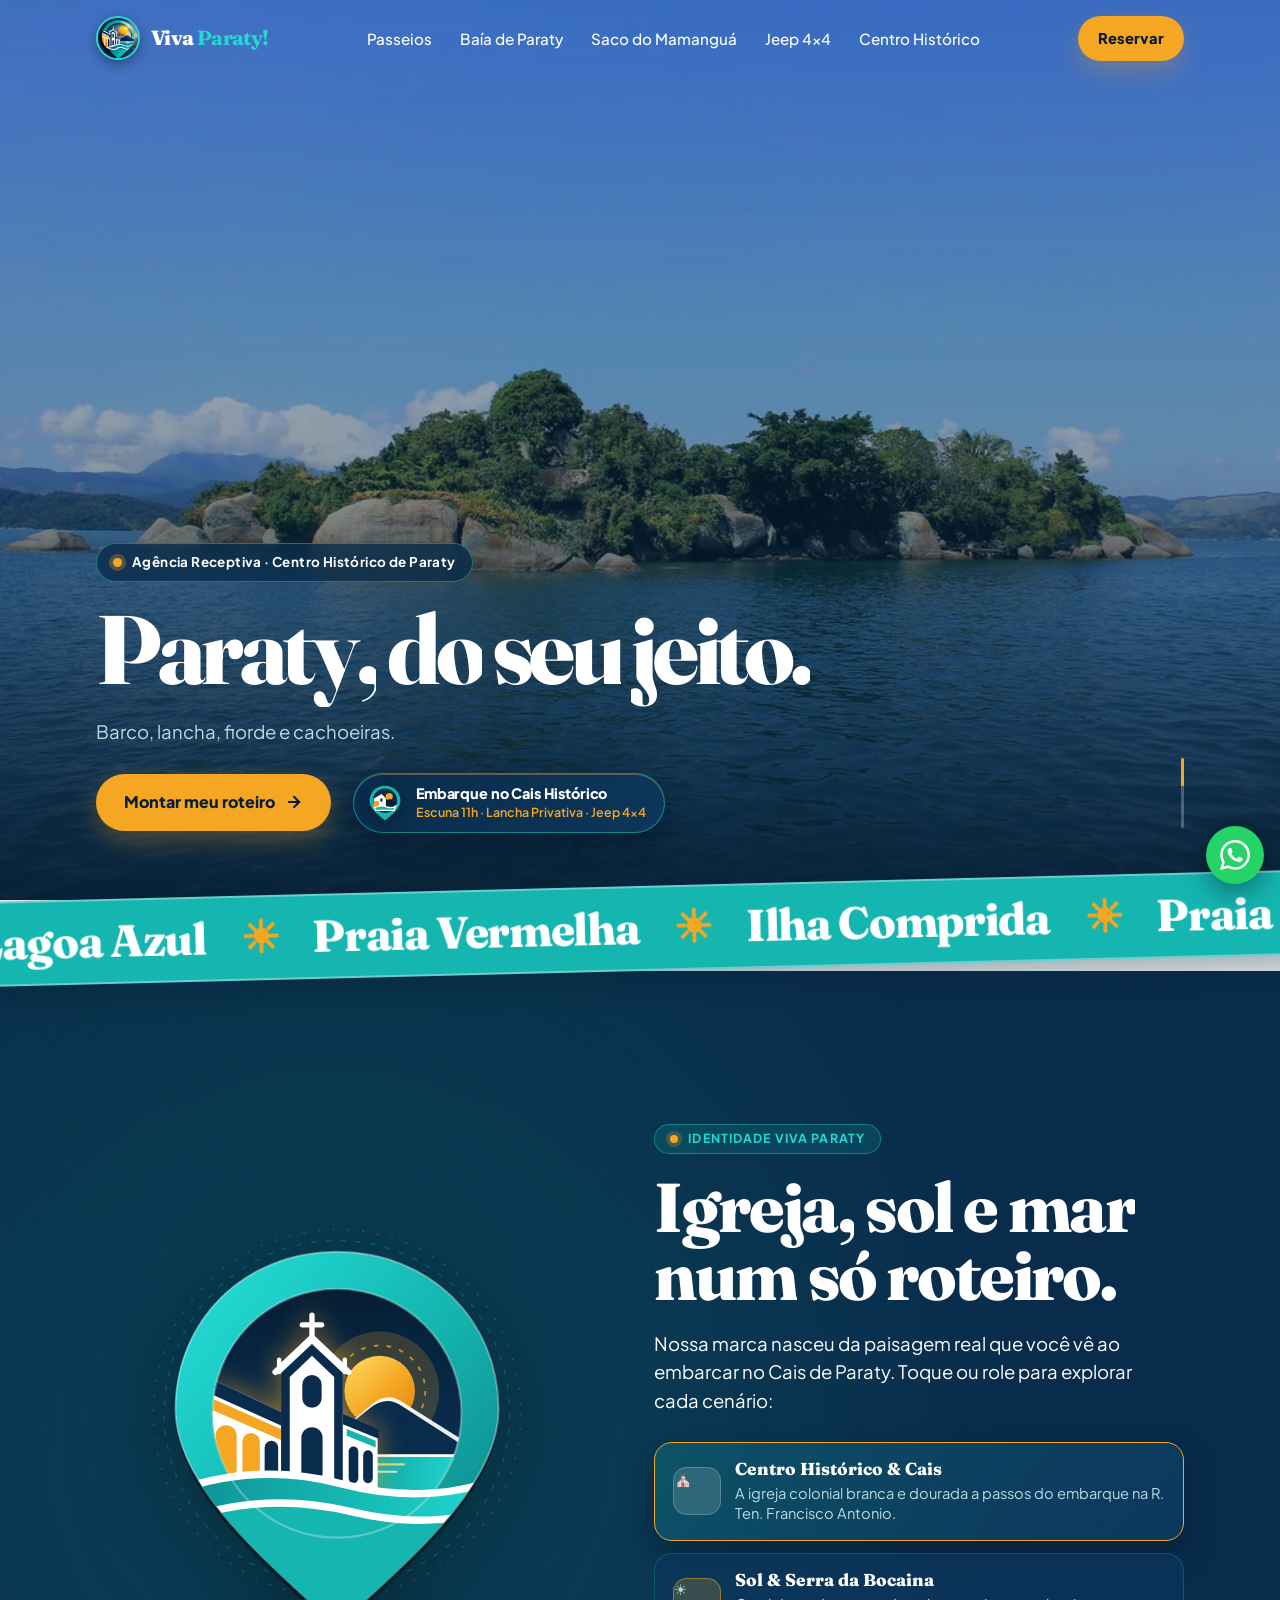
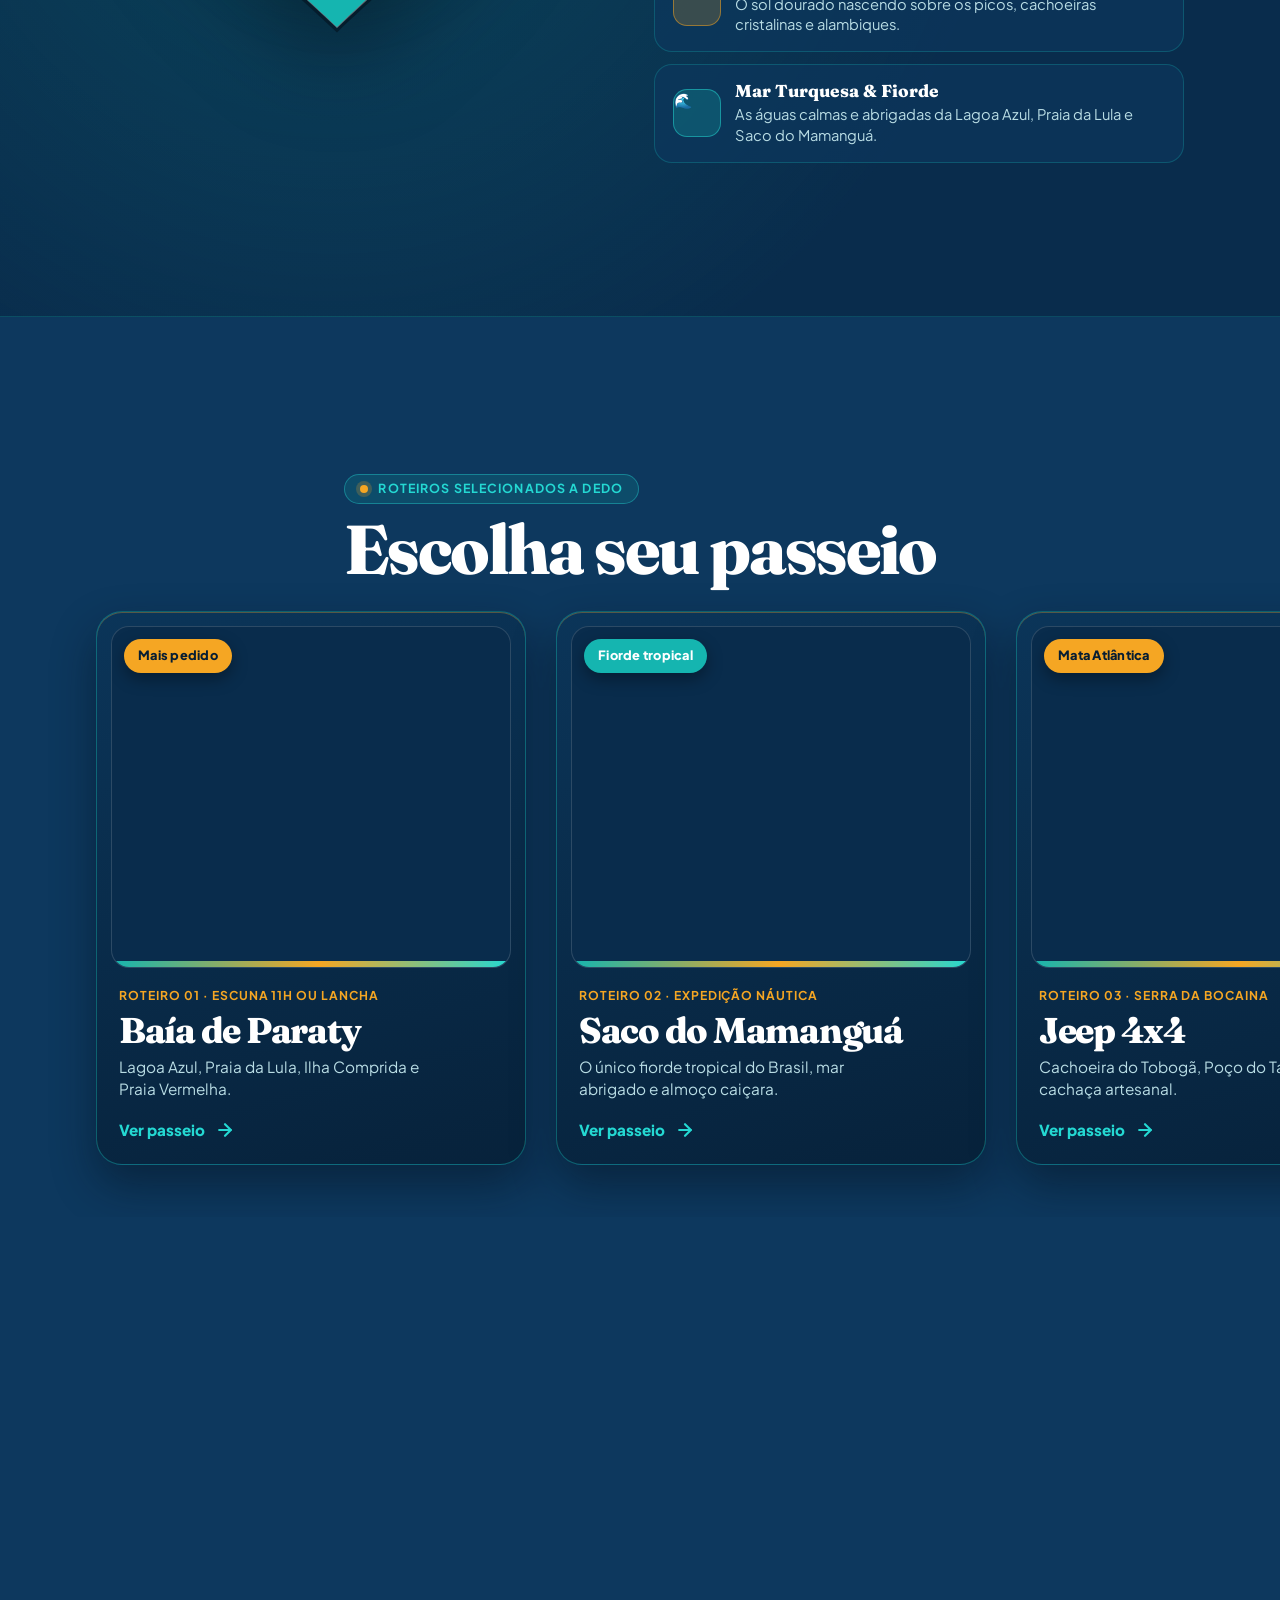
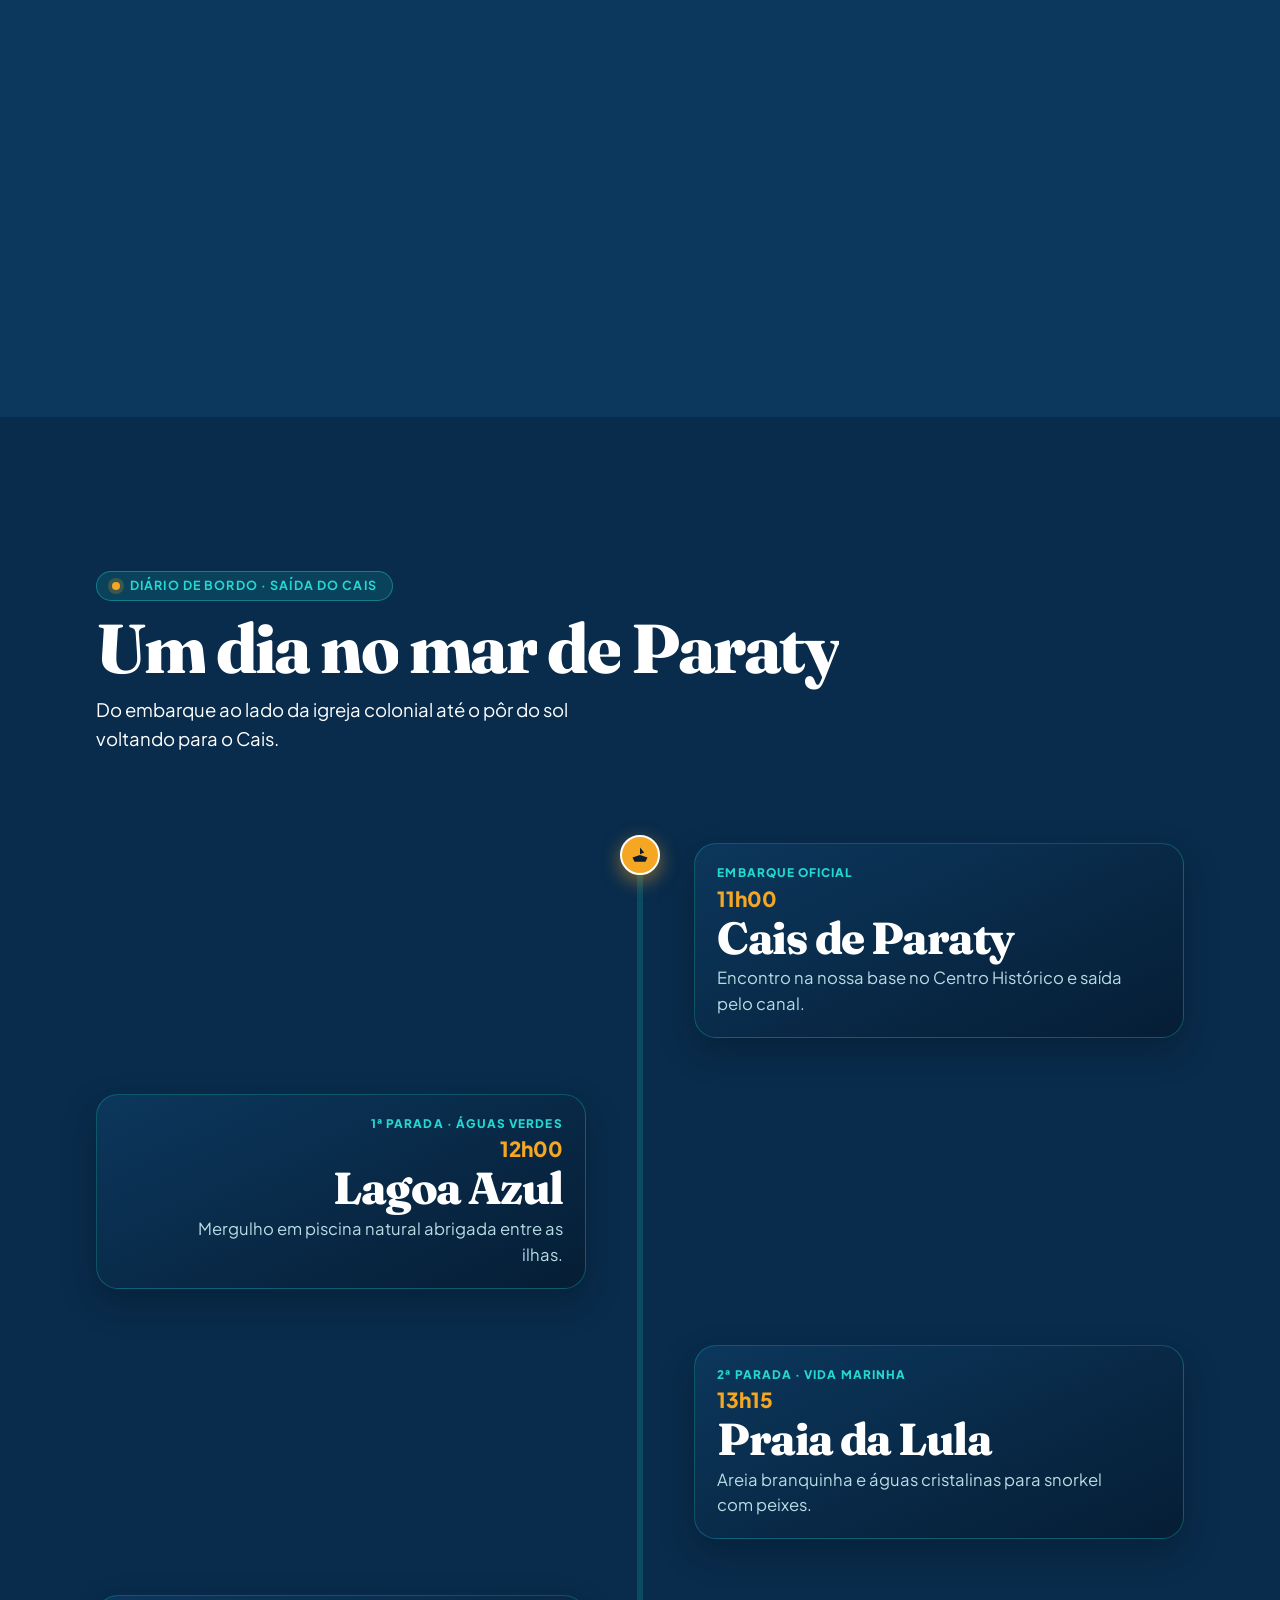
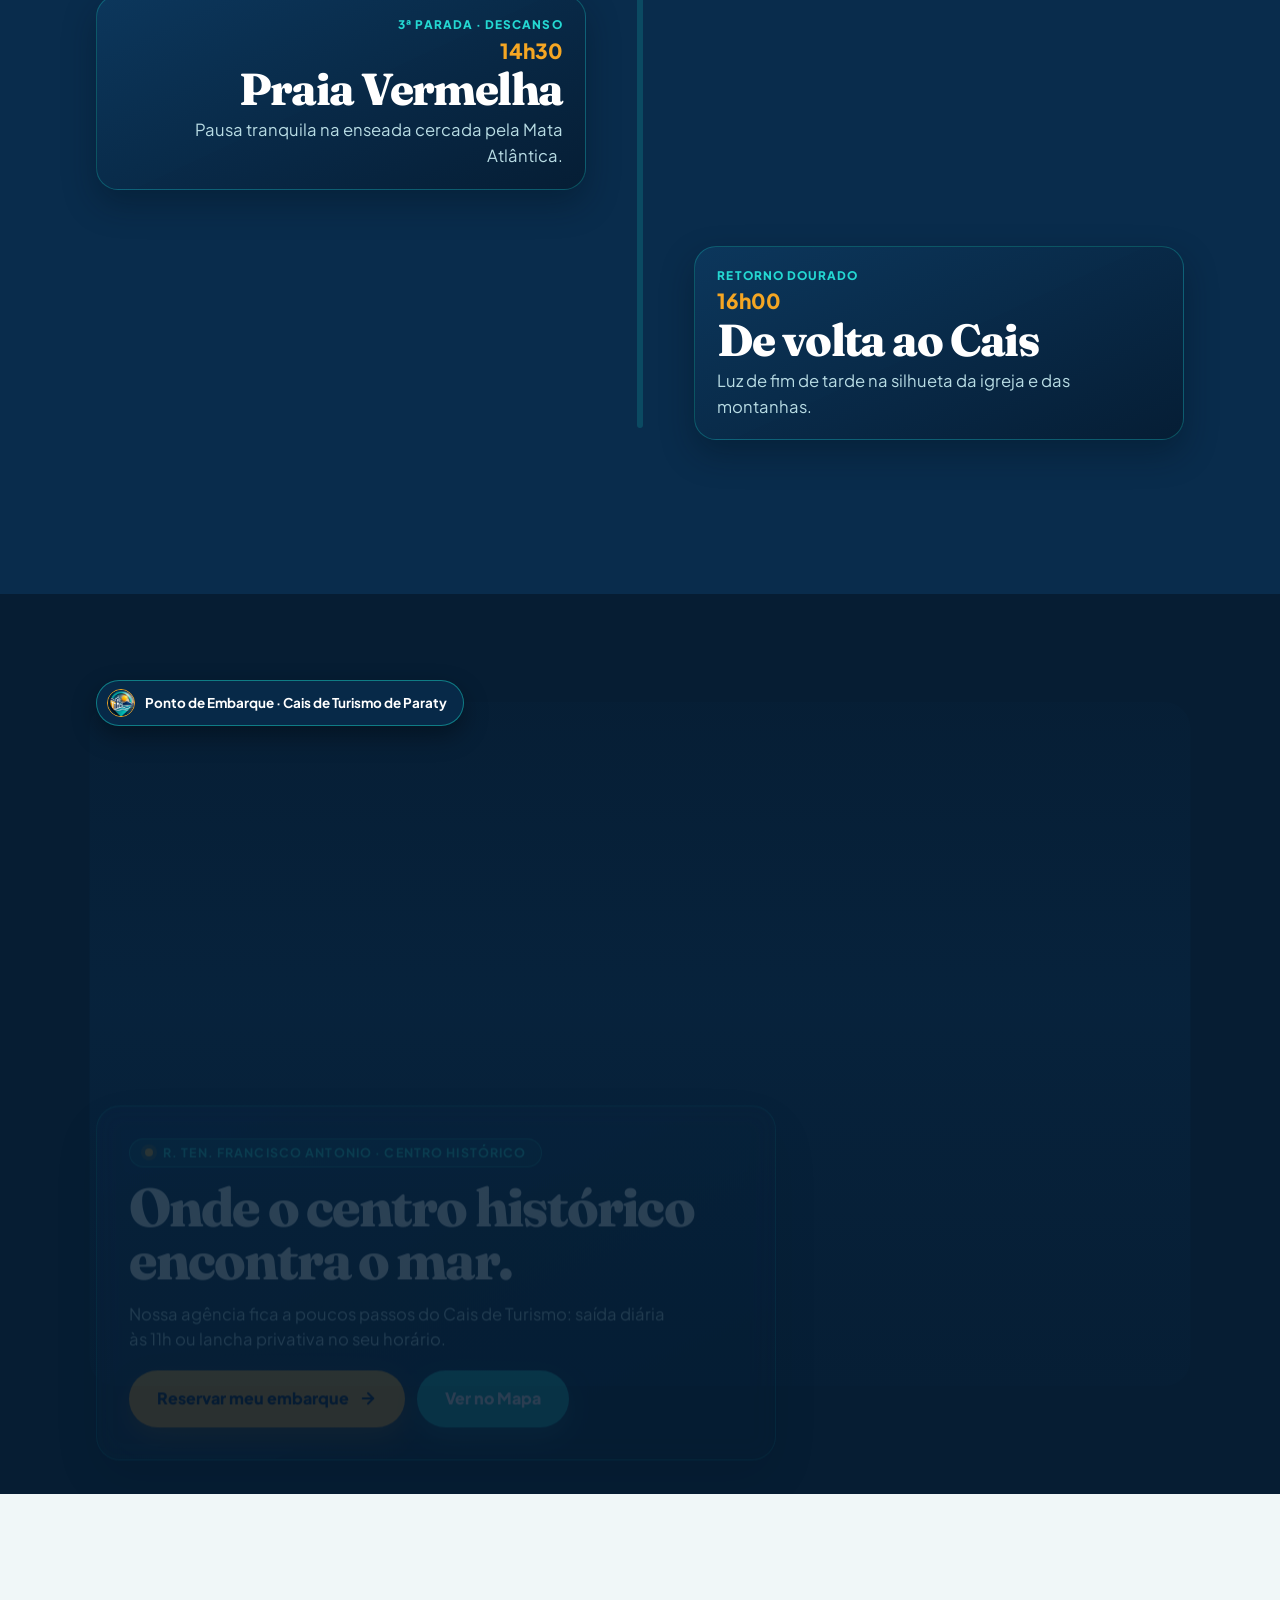
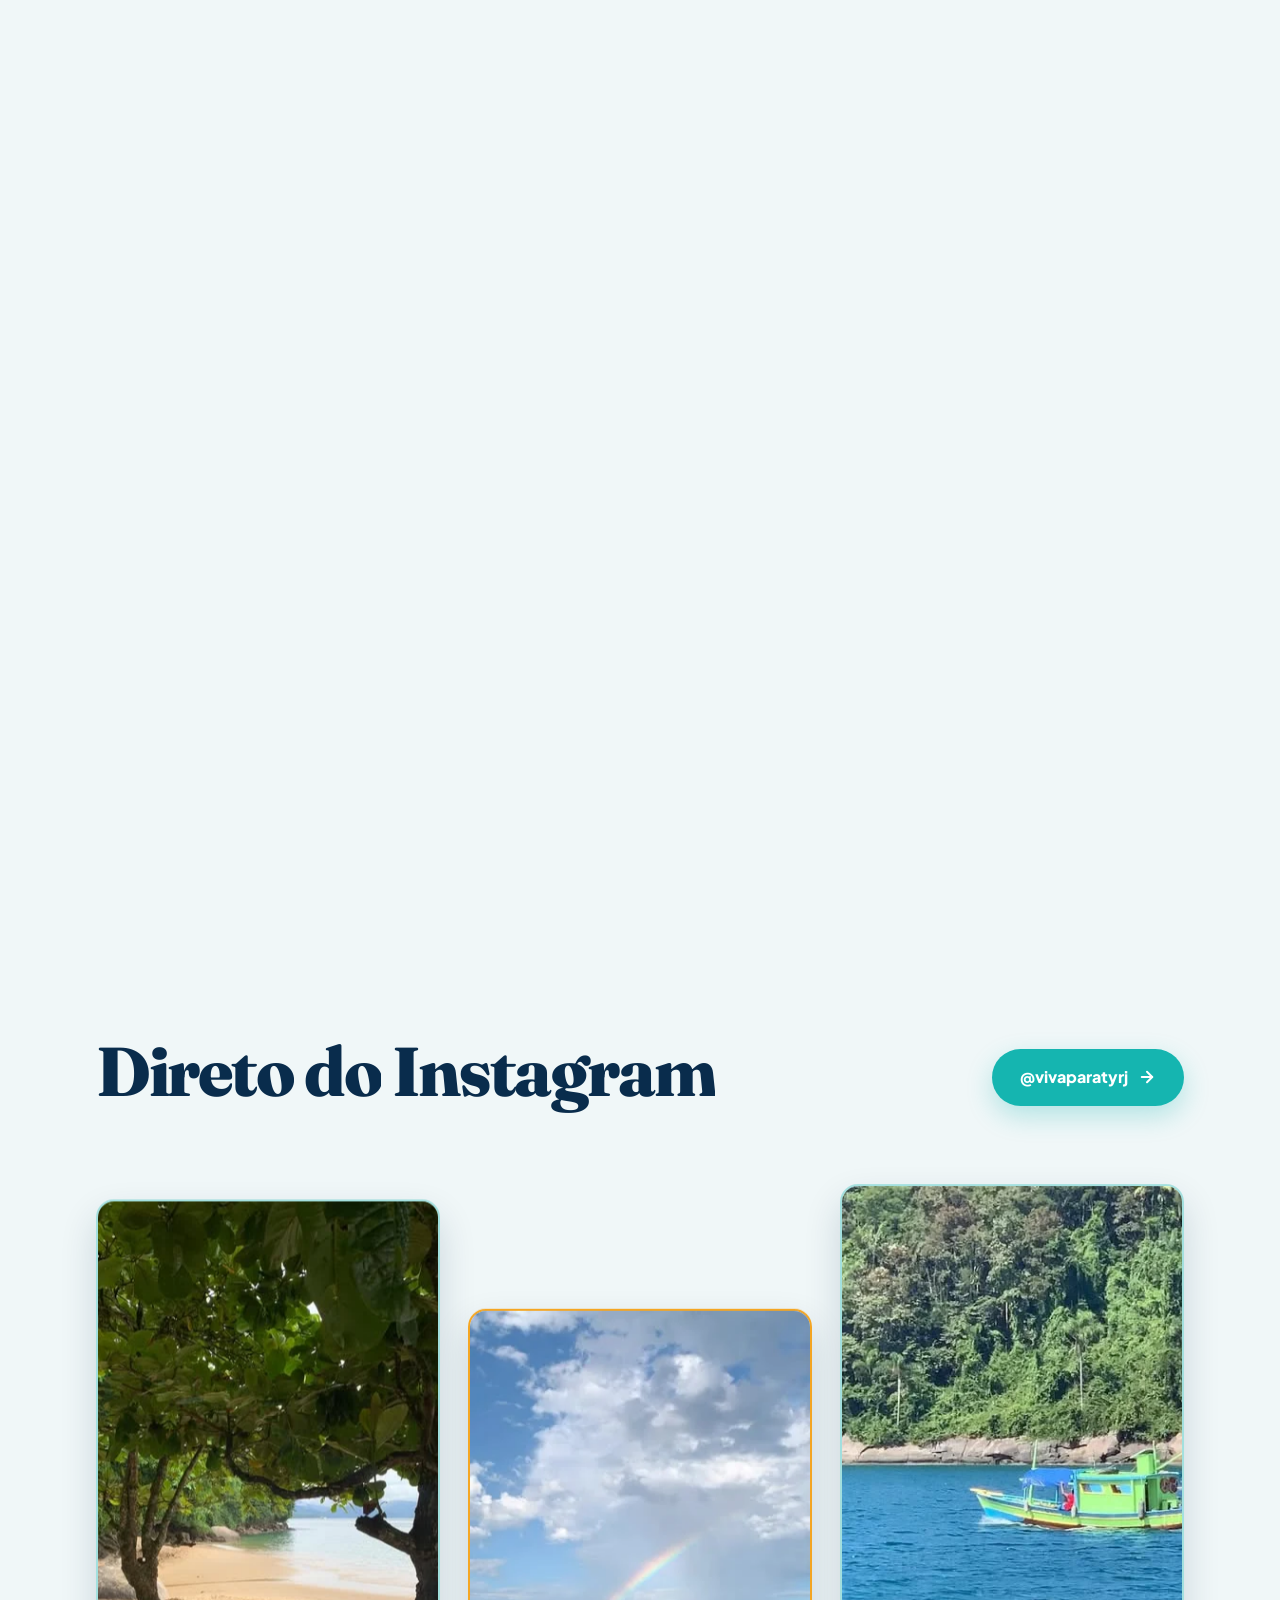
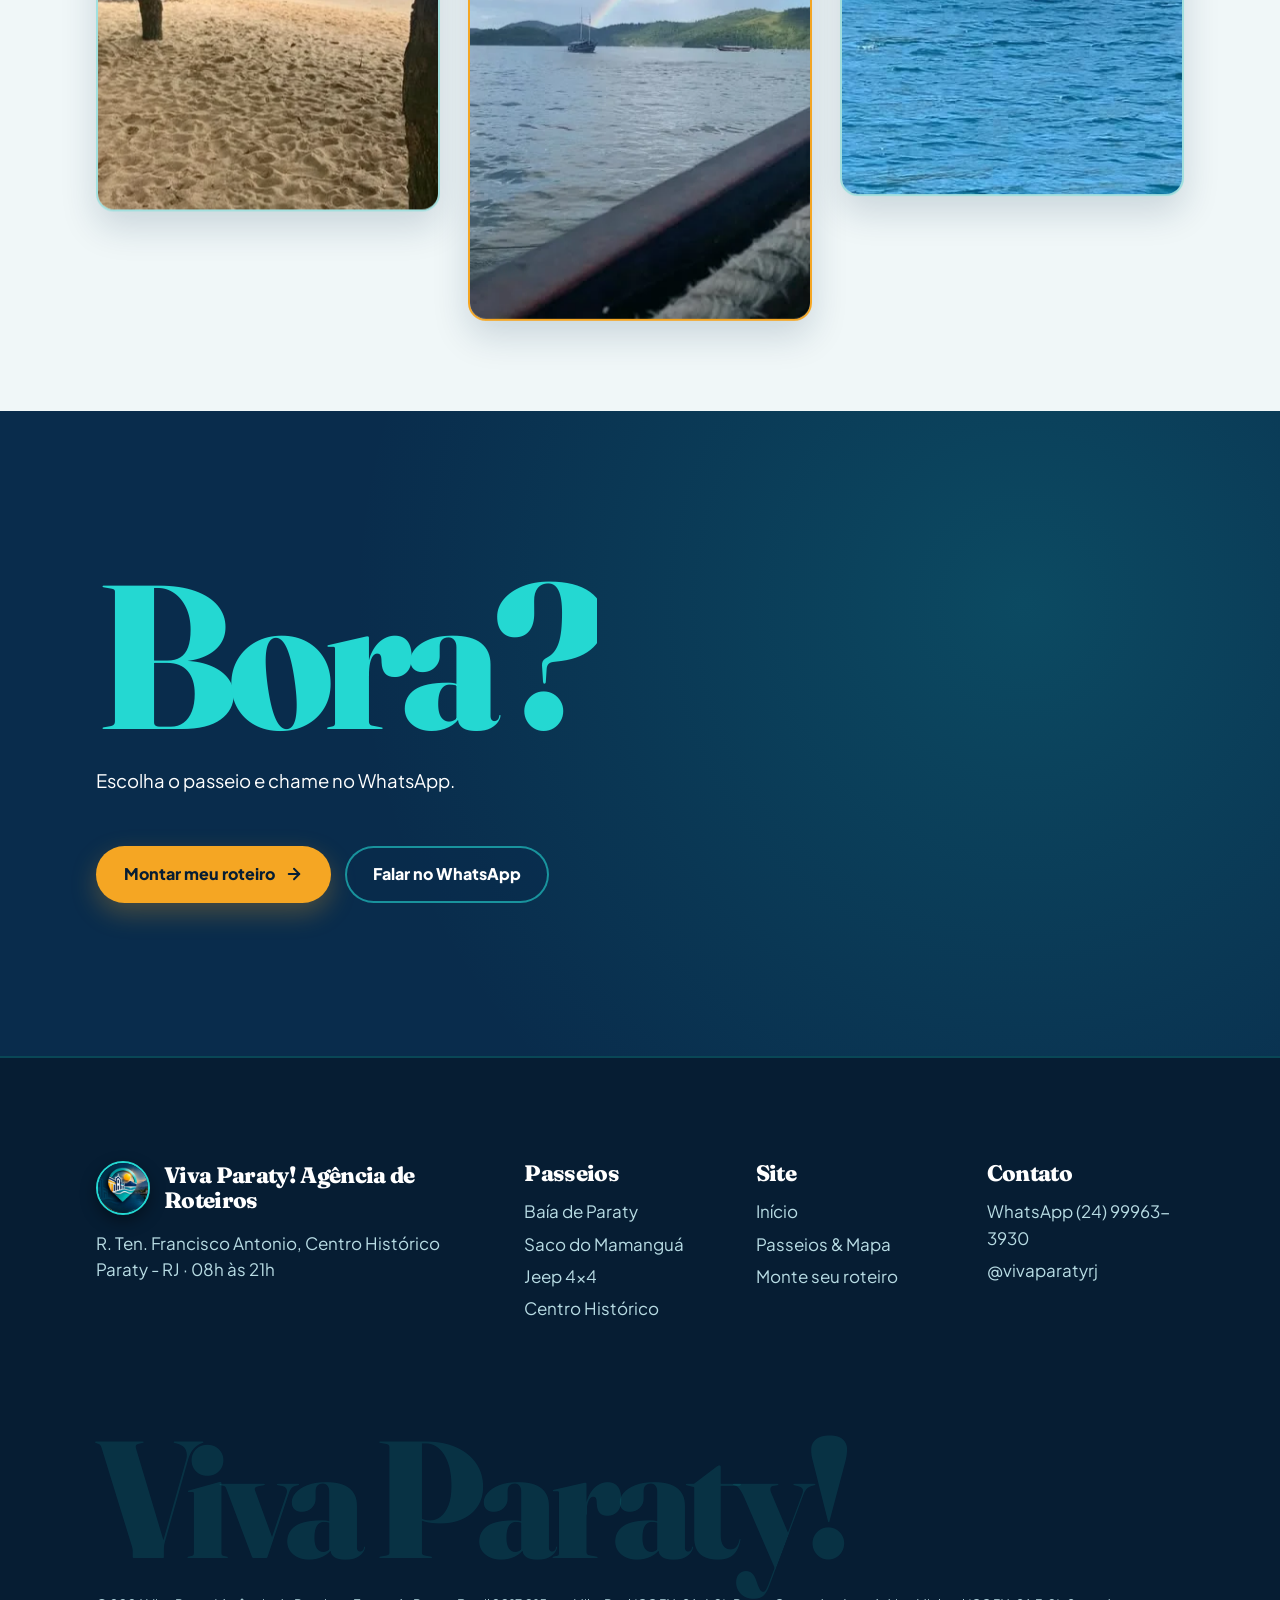
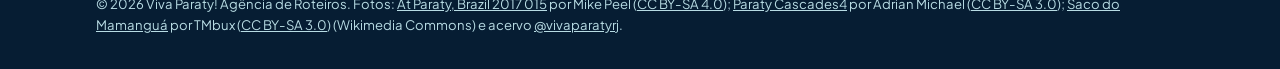
==== commit 2a437442: "feat: remove 4-counter section, add Viva Paraty official logo motion graphic, brand hero seal, mobil" ====
--- a/index.html
+++ b/index.html
@@ -2,7 +2,7 @@
 <html lang="pt-BR">
 <head>
 <meta charset="UTF-8"><meta name="viewport" content="width=device-width,initial-scale=1,viewport-fit=cover">
-<meta name="theme-color" content="#062134">
+<meta name="theme-color" content="#092C4C">
 <title>Viva Paraty! Passeios de barco, lancha e jeep em Paraty, RJ</title>
 <meta name="description" content="Agência de roteiros em Paraty, RJ: lancha privativa e escuna às 11h na Baía, Saco do Mamanguá, Jeep 4x4 Cachoeiras & Alambiques e Centro Histórico.">
 <meta name="robots" content="index, follow, max-image-preview:large">
@@ -179,21 +179,151 @@
 </header>
 <nav class="menu" aria-label="Menu"><a href="index.html" style="--i:0">Início</a><a href="roteiros.html" style="--i:1">Passeios & Mapa</a><a href="baia-de-paraty.html" style="--i:2">Baía de Paraty</a><a href="saco-do-mamangua.html" style="--i:3">Saco do Mamanguá</a><a href="jeep-cachoeiras.html" style="--i:4">Jeep 4x4</a><a href="centro-historico.html" style="--i:5">Centro Histórico</a><a href="monte-seu-roteiro.html" style="--i:6">Monte seu roteiro</a></nav>
 <main id="topo"><section class="hero"><div class="hero-media"><picture><source media="(max-width:768px)" srcset="img/hero-baia-paraty-m.webp" type="image/webp"><source media="(min-width:769px)" srcset="img/hero-baia-paraty-4k.webp" type="image/webp"><img src="img/hero-baia-paraty-4k.jpg" alt="Ilhas e águas esmeralda da Baía de Paraty" width="3840" height="2560" fetchpriority="high"></picture></div>
-  <div class="hero-body"><h1 class="h-xl" data-split>Paraty, do seu jeito.</h1>
+  <div class="hero-body"><div class="hero-badge" data-r style="--i:2"><span class="hb-dot" aria-hidden="true"></span><span>Agência Receptiva · Centro Histórico de Paraty</span></div><h1 class="h-xl" data-split>Paraty, do seu jeito.</h1>
     <p class="lead" data-r style="--i:6">Barco, lancha, fiorde e cachoeiras.</p>
-    <div class="hero-row" data-r style="--i:7"><a class="btn" href="monte-seu-roteiro.html">Montar meu roteiro <svg viewBox="0 0 24 24" fill="none" stroke="currentColor" stroke-width="2.6" stroke-linecap="round" stroke-linejoin="round" aria-hidden="true"><line x1="5" y1="12" x2="19" y2="12"/><polyline points="12 5 19 12 12 19"/></svg></a><span class="live"><i></i><span data-live>Saída diária às 11h</span></span></div></div>
-  <span class="scrollhint" aria-hidden="true"></span></section><div class="marq" aria-hidden="true"><div class="marq-t"><span>Lagoa Azul</span><span>Praia Vermelha</span><span>Ilha Comprida</span><span>Praia da Lula</span><span>Saco do Mamanguá</span><span>Poço do Tarzan</span><span>Pedra Branca</span><span>Centro Histórico</span><span>Lagoa Azul</span><span>Praia Vermelha</span><span>Ilha Comprida</span><span>Praia da Lula</span><span>Saco do Mamanguá</span><span>Poço do Tarzan</span><span>Pedra Branca</span><span>Centro Histórico</span><span>Lagoa Azul</span><span>Praia Vermelha</span><span>Ilha Comprida</span><span>Praia da Lula</span><span>Saco do Mamanguá</span><span>Poço do Tarzan</span><span>Pedra Branca</span><span>Centro Histórico</span><span>Lagoa Azul</span><span>Praia Vermelha</span><span>Ilha Comprida</span><span>Praia da Lula</span><span>Saco do Mamanguá</span><span>Poço do Tarzan</span><span>Pedra Branca</span><span>Centro Histórico</span></div></div><section class="sec dark"><div class="wrap nums">
-  <div class="num" data-r><b data-count="65">0</b><span>ilhas na baía</span></div>
-  <div class="num" data-r style="--i:1"><b data-count="33">0</b><span>praias no fiorde</span></div>
-  <div class="num" data-r style="--i:2"><b data-count="8" data-suffix=" km">0</b><span>de mar calmo</span></div>
-  <div class="num" data-r style="--i:3"><b data-count="11" data-suffix="h">0</b><span>saída todo dia</span></div></div></section><section class="hs dark2" id="passeios"><div class="hs-stick"><div class="wrap hs-head"><h2 class="h-l" data-split>Escolha seu passeio</h2><p class="hs-hint">Arraste →</p></div>
-  <div class="hs-track"><a class="panel" href="baia-de-paraty.html"><div class="ph"><picture><source media="(max-width:768px)" srcset="img/roteiro-lagoa-azul-ilhas-m.webp" type="image/webp"><source media="(min-width:769px)" srcset="img/roteiro-lagoa-azul-ilhas.webp" type="image/webp"><img src="img/roteiro-lagoa-azul-ilhas.jpg" alt="Águas verde-esmeralda da Lagoa Azul e Praia da Lula na Baía de Paraty" loading="lazy" decoding="async"></picture><span class="tag">Mais pedido</span></div>
-      <h3>Baía de Paraty</h3><p>Águas calmas e cristalinas.</p><span class="go">Ver passeio <svg viewBox="0 0 24 24" fill="none" stroke="currentColor" stroke-width="2.6" stroke-linecap="round" stroke-linejoin="round" aria-hidden="true"><line x1="5" y1="12" x2="19" y2="12"/><polyline points="12 5 19 12 12 19"/></svg></span></a><a class="panel" href="saco-do-mamangua.html"><div class="ph"><picture><source media="(max-width:768px)" srcset="img/roteiro-saco-do-mamangua-m.webp" type="image/webp"><source media="(min-width:769px)" srcset="img/roteiro-saco-do-mamangua.webp" type="image/webp"><img src="img/roteiro-saco-do-mamangua.jpg" alt="Vista do Saco do Mamanguá, único fiorde tropical do Brasil" loading="lazy" decoding="async"></picture><span class="tag">Fiorde tropical</span></div>
-      <h3>Saco do Mamanguá</h3><p>O único fiorde tropical do Brasil.</p><span class="go">Ver passeio <svg viewBox="0 0 24 24" fill="none" stroke="currentColor" stroke-width="2.6" stroke-linecap="round" stroke-linejoin="round" aria-hidden="true"><line x1="5" y1="12" x2="19" y2="12"/><polyline points="12 5 19 12 12 19"/></svg></span></a><a class="panel" href="jeep-cachoeiras.html"><div class="ph"><picture><source media="(max-width:768px)" srcset="img/roteiro-cachoeiras-alambiques-m.webp" type="image/webp"><source media="(min-width:769px)" srcset="img/roteiro-cachoeiras-alambiques.webp" type="image/webp"><img src="img/roteiro-cachoeiras-alambiques.jpg" alt="Cachoeira cercada pela Mata Atlântica na Serra da Bocaina" loading="lazy" decoding="async"></picture><span class="tag">Mata Atlântica</span></div>
-      <h3>Jeep 4x4</h3><p>Poços de água verde e cachaça artesanal.</p><span class="go">Ver passeio <svg viewBox="0 0 24 24" fill="none" stroke="currentColor" stroke-width="2.6" stroke-linecap="round" stroke-linejoin="round" aria-hidden="true"><line x1="5" y1="12" x2="19" y2="12"/><polyline points="12 5 19 12 12 19"/></svg></span></a><a class="panel" href="centro-historico.html"><div class="ph"><picture><source media="(max-width:768px)" srcset="img/roteiro-centro-historico-m.webp" type="image/webp"><source media="(min-width:769px)" srcset="img/roteiro-centro-historico.webp" type="image/webp"><img src="img/roteiro-centro-historico.jpg" alt="Casario colonial com portas coloridas no Centro Histórico de Paraty" loading="lazy" decoding="async"></picture><span class="tag">UNESCO</span></div>
-      <h3>Centro Histórico</h3><p>Ruas do século XVIII e roteiro sob medida.</p><span class="go">Ver passeio <svg viewBox="0 0 24 24" fill="none" stroke="currentColor" stroke-width="2.6" stroke-linecap="round" stroke-linejoin="round" aria-hidden="true"><line x1="5" y1="12" x2="19" y2="12"/><polyline points="12 5 19 12 12 19"/></svg></span></a></div></div></section><section class="sec dark"><div class="wrap"><h2 class="h-l" data-split style="margin-bottom:clamp(50px,8vw,110px)">Um dia no mar</h2>
-  <div class="route"><div class="rline"><div class="rfill"></div><div class="boat"><svg viewBox="0 0 24 24" aria-hidden="true"><path d="M3 15l9-3 9 3-2.5 5h-13zM12 3v8l5-2z"/></svg></div></div><div class="stop" data-r><time>11h</time><h3>Cais de Paraty</h3><p>Embarque no Centro Histórico.</p></div><div class="stop" data-r><time>12h</time><h3>Lagoa Azul</h3><p>Banho em piscina natural.</p></div><div class="stop" data-r><time>13h</time><h3>Praia da Lula</h3><p>Snorkel com peixes.</p></div><div class="stop" data-r><time>14h30</time><h3>Praia Vermelha</h3><p>Pausa na areia.</p></div><div class="stop" data-r><time>16h</time><h3>De volta ao Cais</h3><p>Pôr do sol na baía.</p></div></div></div></section><section class="op" aria-label="Saída do Cais"><div class="op-s"><div class="op-img"><picture><source media="(max-width:768px)" srcset="img/paraty-cais-embarcacoes-m.webp" type="image/webp"><source media="(min-width:769px)" srcset="img/paraty-cais-embarcacoes.webp" type="image/webp"><img src="img/paraty-cais-embarcacoes.jpg" alt="Barcos coloridos no Cais de Turismo de Paraty" loading="lazy" decoding="async"></picture></div>
-  <div class="op-t"><h2 class="h-l">Todo dia, 11h, no Cais.</h2><a class="btn" href="monte-seu-roteiro.html">Garantir meu lugar <svg viewBox="0 0 24 24" fill="none" stroke="currentColor" stroke-width="2.6" stroke-linecap="round" stroke-linejoin="round" aria-hidden="true"><line x1="5" y1="12" x2="19" y2="12"/><polyline points="12 5 19 12 12 19"/></svg></a></div></div></section><section class="sec"><div class="wrap"><div class="ig-head"><h2 class="h-l" data-split>Direto do Instagram</h2><a class="btn em" href="https://www.instagram.com/vivaparatyrj/" target="_blank" rel="noopener">@vivaparatyrj <svg viewBox="0 0 24 24" fill="none" stroke="currentColor" stroke-width="2.6" stroke-linecap="round" stroke-linejoin="round" aria-hidden="true"><line x1="5" y1="12" x2="19" y2="12"/><polyline points="12 5 19 12 12 19"/></svg></a></div>
+    <div class="hero-row" data-r style="--i:7"><a class="btn" href="monte-seu-roteiro.html">Montar meu roteiro <svg viewBox="0 0 24 24" fill="none" stroke="currentColor" stroke-width="2.6" stroke-linecap="round" stroke-linejoin="round" aria-hidden="true"><line x1="5" y1="12" x2="19" y2="12"/><polyline points="12 5 19 12 12 19"/></svg></a><div class="brand-seal" role="note" aria-label="Identidade Viva Paraty: Cais Histórico, Sol da Serra e Mar Turquesa"><svg class="seal-pin" viewBox="0 0 64 64" aria-hidden="true"><path d="M32 3C17 3 6 14.2 6 28.5 6 41.8 23.2 54.6 32 61c8.8-6.4 26-19.2 26-32.5C58 14.2 47 3 32 3z" fill="#15B5B0"/><circle cx="32" cy="28" r="20.5" fill="#092C4C"/><circle cx="39" cy="21" r="6" fill="#F5A623"/><path d="M29 33l11-8 11 7v4H29z" fill="#061D33"/><path d="M13 25l13-8 7.5 7V40H13z" fill="#FFFFFF"/><rect x="13.5" y="28.5" width="8.5" height="10.5" fill="#F5A623"/><rect x="24" y="24" width="3.8" height="6" rx="1.9" fill="#092C4C"/><path d="M14 40q11-5 20.5-1.5T50 37l-2.5 7.5h-31z" fill="#15B5B0" stroke="#FFFFFF" stroke-width="2"/></svg><div class="seal-txt"><strong>Embarque no Cais Histórico</strong><span>Escuna 11h · Lancha Privativa · Jeep 4x4</span></div></div></div></div>
+  <span class="scrollhint" aria-hidden="true"></span></section><div class="marq" aria-hidden="true"><div class="marq-t"><span>Lagoa Azul</span><span>Praia Vermelha</span><span>Ilha Comprida</span><span>Praia da Lula</span><span>Saco do Mamanguá</span><span>Poço do Tarzan</span><span>Pedra Branca</span><span>Centro Histórico</span><span>Lagoa Azul</span><span>Praia Vermelha</span><span>Ilha Comprida</span><span>Praia da Lula</span><span>Saco do Mamanguá</span><span>Poço do Tarzan</span><span>Pedra Branca</span><span>Centro Histórico</span><span>Lagoa Azul</span><span>Praia Vermelha</span><span>Ilha Comprida</span><span>Praia da Lula</span><span>Saco do Mamanguá</span><span>Poço do Tarzan</span><span>Pedra Branca</span><span>Centro Histórico</span><span>Lagoa Azul</span><span>Praia Vermelha</span><span>Ilha Comprida</span><span>Praia da Lula</span><span>Saco do Mamanguá</span><span>Poço do Tarzan</span><span>Pedra Branca</span><span>Centro Histórico</span></div></div><section class="sec dark viva-scene" id="identidade" aria-label="A marca Viva Paraty em movimento"><div class="wrap viva-grid">
+  <div class="viva-stage" data-r="zoom">
+    <div class="viva-aura" aria-hidden="true"></div>
+    <svg class="viva-logo-svg" viewBox="0 0 420 450" role="img" aria-label="Animação da logo oficial Viva Paraty: pin turquesa, igreja colonial branca e dourada, sol nascendo atrás do morro azul-marinho e ondas turquesas da baía">
+      <defs>
+        <linearGradient id="vpPinGrad" x1="0%" y1="0%" x2="100%" y2="100%">
+          <stop offset="0%" stop-color="#25E2DC"/>
+          <stop offset="50%" stop-color="#15B5B0"/>
+          <stop offset="100%" stop-color="#0A7E82"/>
+        </linearGradient>
+        <linearGradient id="vpSkyGrad" x1="0%" y1="0%" x2="0%" y2="100%">
+          <stop offset="0%" stop-color="#061D33"/>
+          <stop offset="55%" stop-color="#092C4C"/>
+          <stop offset="100%" stop-color="#175B7D"/>
+        </linearGradient>
+        <linearGradient id="vpSunGrad" x1="0%" y1="0%" x2="100%" y2="100%">
+          <stop offset="0%" stop-color="#FFE169"/>
+          <stop offset="55%" stop-color="#F5A623"/>
+          <stop offset="100%" stop-color="#E0860B"/>
+        </linearGradient>
+        <linearGradient id="vpSeaGrad" x1="0%" y1="0%" x2="100%" y2="0%">
+          <stop offset="0%" stop-color="#0D8B91"/>
+          <stop offset="50%" stop-color="#15B5B0"/>
+          <stop offset="100%" stop-color="#22DBD5"/>
+        </linearGradient>
+        <clipPath id="vpWindowClip">
+          <circle cx="210" cy="192" r="134"/>
+        </clipPath>
+        <clipPath id="vpPinClip">
+          <path d="M210 18 C110 18 36 92 36 188 C36 276 150 364 210 422 C270 364 384 276 384 188 C384 92 310 18 210 18 Z"/>
+        </clipPath>
+      </defs>
+
+      <!-- Outer Nautical Compass Ring -->
+      <circle class="vp-orbit" cx="210" cy="192" r="186" fill="none" stroke="rgba(21,181,176,0.28)" stroke-width="1.5" stroke-dasharray="6 10"/>
+      <circle class="vp-orbit vp-orbit-gold" cx="210" cy="192" r="198" fill="none" stroke="rgba(245,166,35,0.26)" stroke-width="1.5" stroke-dasharray="2 14"/>
+
+      <!-- Main Turquoise Map Pin Body (#15B5B0) -->
+      <path class="vp-pin-shadow" d="M210 24 C110 24 36 98 36 194 C36 282 150 370 210 428 C270 370 384 282 384 194 C384 98 310 24 210 24 Z" fill="rgba(4,15,26,0.55)"/>
+      <path class="vp-pin-body" d="M210 18 C110 18 36 92 36 188 C36 276 150 364 210 422 C270 364 384 276 384 188 C384 92 310 18 210 18 Z" fill="url(#vpPinGrad)" stroke="rgba(255,255,255,0.35)" stroke-width="2"/>
+
+      <!-- Inner Circular Window (#092C4C) -->
+      <g clip-path="url(#vpWindowClip)">
+        <rect x="60" y="45" width="300" height="300" fill="url(#vpSkyGrad)"/>
+
+        <!-- Rising Golden Sun (#F5A623) -->
+        <g class="vp-layer vp-sun-group" data-svg-layer="sol">
+          <circle class="vp-sun-halo" cx="256" cy="142" r="64" fill="rgba(245,166,35,0.2)"/>
+          <circle class="vp-sun-rays" cx="256" cy="142" r="49" fill="none" stroke="#F5A623" stroke-width="2" stroke-dasharray="5 9" opacity="0.75"/>
+          <circle class="vp-sun-core" cx="256" cy="142" r="38" fill="url(#vpSunGrad)"/>
+        </g>
+
+        <!-- Serra da Bocaina / Pico do Pão de Açúcar Mountain (#092C4C) -->
+        <g class="vp-layer vp-mountain-group" data-svg-layer="sol">
+          <path d="M188 232 L248 182 Q265 168 282 181 L354 226 L354 252 L188 252 Z" fill="#FFFFFF" opacity="0.92"/>
+          <path d="M184 236 L246 186 Q264 172 281 185 L354 232 L354 260 L184 260 Z" fill="#092C4C"/>
+          <path d="M206 238 L344 238" stroke="#FFFFFF" stroke-width="3.5" stroke-linecap="round"/>
+          <!-- Shimmering Bay Water Reflection under the sun -->
+          <rect x="200" y="239" width="150" height="45" fill="url(#vpSeaGrad)"/>
+          <line x1="238" y1="247" x2="282" y2="247" stroke="#FFE169" stroke-width="2.5" stroke-linecap="round" opacity="0.85"/>
+          <line x1="246" y1="255" x2="274" y2="255" stroke="#FFFFFF" stroke-width="2" stroke-linecap="round" opacity="0.75"/>
+        </g>
+
+        <!-- Paraty Colonial Church Left (#FFFFFF, #092C4C, #F5A623) -->
+        <g class="vp-layer vp-church-group" data-svg-layer="igreja">
+          <!-- Side Colonial Roof & Wall -->
+          <path d="M72 152 L148 188 L148 282 L72 282 Z" fill="#FFFFFF"/>
+          <path d="M72 152 L148 188 L148 202 L72 168 Z" fill="#092C4C"/>
+          <path d="M72 172 L146 205 L146 216 L72 184 Z" fill="#F5A623"/>
+          <!-- Golden Colonial Arches Left -->
+          <rect x="76" y="200" width="22" height="72" rx="11" fill="#F5A623"/>
+          <rect x="104" y="208" width="18" height="64" rx="9" fill="#F5A623"/>
+          <rect x="127" y="216" width="14" height="56" rx="7" fill="#092C4C"/>
+
+          <!-- Main Bell Tower / Facade -->
+          <path d="M144 142 L176 112 L208 142 L208 278 L144 278 Z" fill="#FFFFFF"/>
+          <path d="M138 145 L176 109 L214 145" fill="none" stroke="#FFFFFF" stroke-width="6" stroke-linecap="round" stroke-linejoin="round"/>
+          <path d="M144 146 L176 116 L208 146 L208 278 L199 278 L199 150 L176 128 L153 150 L153 278 L144 278 Z" fill="#092C4C"/>
+          <!-- Cross on top -->
+          <path d="M176 86 L176 112 M166 96 L186 96" stroke="#FFFFFF" stroke-width="5.5" stroke-linecap="round"/>
+          <!-- Colonial Pinnacles -->
+          <path d="M142 132 L142 145 M210 132 L210 145" stroke="#FFFFFF" stroke-width="4.5" stroke-linecap="round"/>
+          <!-- Bell Tower Arches -->
+          <rect x="166" y="148" width="20" height="34" rx="10" fill="#092C4C"/>
+          <rect x="165" y="202" width="22" height="58" rx="11" fill="#092C4C"/>
+
+          <!-- Right Nave Wing -->
+          <path d="M208 188 L244 204 L244 272 L208 272 Z" fill="#FFFFFF"/>
+          <path d="M208 188 L245 204 L245 214 L208 199 Z" fill="#092C4C"/>
+          <path d="M212 204 L242 216 L242 223 L212 211 Z" fill="#15B5B0"/>
+          <rect x="214" y="222" width="10" height="38" rx="5" fill="#092C4C"/>
+          <rect x="229" y="226" width="10" height="34" rx="5" fill="#092C4C"/>
+        </g>
+      </g>
+
+      <!-- Animated Turquoise & Colonial White Waves Flowing Across the Pin -->
+      <g class="vp-layer vp-waves-group" clip-path="url(#vpPinClip)" data-svg-layer="mar">
+        <path class="vp-wave vp-wave-1" d="M 20 282 Q 115 242 215 268 T 400 256 L 400 430 L 20 430 Z" fill="url(#vpSeaGrad)" stroke="#FFFFFF" stroke-width="8" stroke-linecap="round"/>
+        <path class="vp-wave vp-wave-2" d="M 30 312 Q 125 274 225 298 T 405 284 L 405 435 L 30 435 Z" fill="#15B5B0" stroke="#FFFFFF" stroke-width="8" stroke-linecap="round"/>
+      </g>
+
+      <!-- Subtle Inner Rim Highlight -->
+      <circle cx="210" cy="192" r="134" fill="none" stroke="rgba(255,255,255,0.28)" stroke-width="2.5"/>
+    </svg>
+  </div>
+
+  <div class="viva-copy">
+    <span class="eyebrow" data-r><i class="eyebrow-dot"></i> Identidade Viva Paraty</span>
+    <h2 class="h-l" data-split>Igreja, sol e mar num só roteiro.</h2>
+    <p class="lead" data-r>Nossa marca nasceu da paisagem real que você vê ao embarcar no Cais de Paraty. Toque ou role para explorar cada cenário:</p>
+    <div class="viva-pillars" role="list">
+      <button type="button" class="viva-pillar active" data-pillar="igreja" data-r style="--i:1">
+        <span class="vp-icon vp-icon-white" aria-hidden="true">⛪</span>
+        <div>
+          <strong>Centro Histórico &amp; Cais</strong>
+          <span>A igreja colonial branca e dourada a passos do embarque na R. Ten. Francisco Antonio.</span>
+        </div>
+      </button>
+      <button type="button" class="viva-pillar" data-pillar="sol" data-r style="--i:2">
+        <span class="vp-icon vp-icon-gold" aria-hidden="true">☀️</span>
+        <div>
+          <strong>Sol &amp; Serra da Bocaina</strong>
+          <span>O sol dourado nascendo sobre os picos, cachoeiras cristalinas e alambiques.</span>
+        </div>
+      </button>
+      <button type="button" class="viva-pillar" data-pillar="mar" data-r style="--i:3">
+        <span class="vp-icon vp-icon-teal" aria-hidden="true">🌊</span>
+        <div>
+          <strong>Mar Turquesa &amp; Fiorde</strong>
+          <span>As águas calmas e abrigadas da Lagoa Azul, Praia da Lula e Saco do Mamanguá.</span>
+        </div>
+      </button>
+    </div>
+  </div>
+</div></section><section class="hs dark2" id="passeios"><div class="hs-stick"><div class="wrap hs-head"><span class="eyebrow"><i class="eyebrow-dot"></i> Roteiros Selecionados a Dedo</span><h2 class="h-l" data-split>Escolha seu passeio</h2><p class="hs-hint">Deslize os cartões →</p></div>
+  <div class="hs-track"><a class="panel" href="baia-de-paraty.html"><div class="ph"><picture><source media="(max-width:768px)" srcset="img/roteiro-lagoa-azul-ilhas-m.webp" type="image/webp"><source media="(min-width:769px)" srcset="img/roteiro-lagoa-azul-ilhas.webp" type="image/webp"><img src="img/roteiro-lagoa-azul-ilhas.jpg" alt="Águas verde-esmeralda da Lagoa Azul e Praia da Lula na Baía de Paraty" loading="lazy" decoding="async"></picture><span class="tag">Mais pedido</span><span class="ph-wave" aria-hidden="true"></span></div>
+      <div class="panel-body"><span class="panel-kicker">Roteiro 01 · Escuna 11h ou Lancha</span><h3>Baía de Paraty</h3><p>Lagoa Azul, Praia da Lula, Ilha Comprida e Praia Vermelha.</p><span class="go">Ver passeio <svg viewBox="0 0 24 24" fill="none" stroke="currentColor" stroke-width="2.6" stroke-linecap="round" stroke-linejoin="round" aria-hidden="true"><line x1="5" y1="12" x2="19" y2="12"/><polyline points="12 5 19 12 12 19"/></svg></span></div></a><a class="panel" href="saco-do-mamangua.html"><div class="ph"><picture><source media="(max-width:768px)" srcset="img/roteiro-saco-do-mamangua-m.webp" type="image/webp"><source media="(min-width:769px)" srcset="img/roteiro-saco-do-mamangua.webp" type="image/webp"><img src="img/roteiro-saco-do-mamangua.jpg" alt="Vista do Saco do Mamanguá, único fiorde tropical do Brasil" loading="lazy" decoding="async"></picture><span class="tag tag-teal">Fiorde tropical</span><span class="ph-wave" aria-hidden="true"></span></div>
+      <div class="panel-body"><span class="panel-kicker">Roteiro 02 · Expedição Náutica</span><h3>Saco do Mamanguá</h3><p>O único fiorde tropical do Brasil, mar abrigado e almoço caiçara.</p><span class="go">Ver passeio <svg viewBox="0 0 24 24" fill="none" stroke="currentColor" stroke-width="2.6" stroke-linecap="round" stroke-linejoin="round" aria-hidden="true"><line x1="5" y1="12" x2="19" y2="12"/><polyline points="12 5 19 12 12 19"/></svg></span></div></a><a class="panel" href="jeep-cachoeiras.html"><div class="ph"><picture><source media="(max-width:768px)" srcset="img/roteiro-cachoeiras-alambiques-m.webp" type="image/webp"><source media="(min-width:769px)" srcset="img/roteiro-cachoeiras-alambiques.webp" type="image/webp"><img src="img/roteiro-cachoeiras-alambiques.jpg" alt="Cachoeira cercada pela Mata Atlântica na Serra da Bocaina" loading="lazy" decoding="async"></picture><span class="tag">Mata Atlântica</span><span class="ph-wave" aria-hidden="true"></span></div>
+      <div class="panel-body"><span class="panel-kicker">Roteiro 03 · Serra da Bocaina</span><h3>Jeep 4x4</h3><p>Cachoeira do Tobogã, Poço do Tarzan e cachaça artesanal.</p><span class="go">Ver passeio <svg viewBox="0 0 24 24" fill="none" stroke="currentColor" stroke-width="2.6" stroke-linecap="round" stroke-linejoin="round" aria-hidden="true"><line x1="5" y1="12" x2="19" y2="12"/><polyline points="12 5 19 12 12 19"/></svg></span></div></a><a class="panel" href="centro-historico.html"><div class="ph"><picture><source media="(max-width:768px)" srcset="img/roteiro-centro-historico-m.webp" type="image/webp"><source media="(min-width:769px)" srcset="img/roteiro-centro-historico.webp" type="image/webp"><img src="img/roteiro-centro-historico.jpg" alt="Casario colonial com portas coloridas no Centro Histórico de Paraty" loading="lazy" decoding="async"></picture><span class="tag tag-teal">UNESCO</span><span class="ph-wave" aria-hidden="true"></span></div>
+      <div class="panel-body"><span class="panel-kicker">Roteiro 04 · Cultura &amp; Sob Medida</span><h3>Centro Histórico</h3><p>Ruas coloniais do século XVIII combinadas com mar e cachoeira.</p><span class="go">Ver passeio <svg viewBox="0 0 24 24" fill="none" stroke="currentColor" stroke-width="2.6" stroke-linecap="round" stroke-linejoin="round" aria-hidden="true"><line x1="5" y1="12" x2="19" y2="12"/><polyline points="12 5 19 12 12 19"/></svg></span></div></a></div></div></section><section class="sec dark"><div class="wrap"><div class="route-head"><span class="eyebrow" data-r><i class="eyebrow-dot"></i> Diário de Bordo · Saída do Cais</span><h2 class="h-l" data-split>Um dia no mar de Paraty</h2><p class="lead" data-r>Do embarque ao lado da igreja colonial até o pôr do sol voltando para o Cais.</p></div>
+  <div class="route"><div class="rline"><div class="rfill"></div><div class="boat" aria-hidden="true"><svg viewBox="0 0 24 24"><path d="M3 15l9-3 9 3-2.5 5h-13zM12 3v8l5-2z"/></svg></div></div><div class="stop" data-r><div class="stop-card"><span class="stop-tag">Embarque Oficial</span><time>11h00</time><h3>Cais de Paraty</h3><p>Encontro na nossa base no Centro Histórico e saída pelo canal.</p></div></div><div class="stop" data-r><div class="stop-card"><span class="stop-tag">1ª Parada · Águas Verdes</span><time>12h00</time><h3>Lagoa Azul</h3><p>Mergulho em piscina natural abrigada entre as ilhas.</p></div></div><div class="stop" data-r><div class="stop-card"><span class="stop-tag">2ª Parada · Vida Marinha</span><time>13h15</time><h3>Praia da Lula</h3><p>Areia branquinha e águas cristalinas para snorkel com peixes.</p></div></div><div class="stop" data-r><div class="stop-card"><span class="stop-tag">3ª Parada · Descanso</span><time>14h30</time><h3>Praia Vermelha</h3><p>Pausa tranquila na enseada cercada pela Mata Atlântica.</p></div></div><div class="stop" data-r><div class="stop-card"><span class="stop-tag">Retorno Dourado</span><time>16h00</time><h3>De volta ao Cais</h3><p>Luz de fim de tarde na silhueta da igreja e das montanhas.</p></div></div></div></div></section><section class="op" aria-label="Ponto de embarque no Cais de Paraty"><div class="op-s"><div class="op-top-badge"><img src="img/logo-pin-viva-paraty.webp" alt="" width="28" height="28"><span>Ponto de Embarque · Cais de Turismo de Paraty</span></div><div class="op-img"><picture><source media="(max-width:768px)" srcset="img/paraty-cais-embarcacoes-m.webp" type="image/webp"><source media="(min-width:769px)" srcset="img/paraty-cais-embarcacoes.webp" type="image/webp"><img src="img/paraty-cais-embarcacoes.jpg" alt="Barcos coloridos no Cais de Turismo de Paraty" loading="lazy" decoding="async"></picture></div>
+  <div class="op-t"><span class="eyebrow"><i class="eyebrow-dot"></i> R. Ten. Francisco Antonio · Centro Histórico</span><h2 class="h-l">Onde o centro histórico encontra o mar.</h2><p class="op-sub">Nossa agência fica a poucos passos do Cais de Turismo: saída diária às 11h ou lancha privativa no seu horário.</p><div class="op-actions"><a class="btn" href="monte-seu-roteiro.html">Reservar meu embarque <svg viewBox="0 0 24 24" fill="none" stroke="currentColor" stroke-width="2.6" stroke-linecap="round" stroke-linejoin="round" aria-hidden="true"><line x1="5" y1="12" x2="19" y2="12"/><polyline points="12 5 19 12 12 19"/></svg></a><a class="btn em" href="https://www.google.com/maps/search/?api=1&query=-23.2182665,-44.7140914" target="_blank" rel="noopener">Ver no Mapa</a></div></div></div></section><section class="sec"><div class="wrap"><div class="ig-head"><h2 class="h-l" data-split>Direto do Instagram</h2><a class="btn em" href="https://www.instagram.com/vivaparatyrj/" target="_blank" rel="noopener">@vivaparatyrj <svg viewBox="0 0 24 24" fill="none" stroke="currentColor" stroke-width="2.6" stroke-linecap="round" stroke-linejoin="round" aria-hidden="true"><line x1="5" y1="12" x2="19" y2="12"/><polyline points="12 5 19 12 12 19"/></svg></a></div>
   <div class="ig"><figure data-par="40"><img src="img/viva-praia-secreta.webp" alt="Praia de areia clara cercada por Mata Atlântica em Paraty" width="360" height="640" loading="lazy"></figure>
   <figure data-par="90"><img src="img/viva-arco-iris-baia.webp" alt="Arco-íris sobre a Baía de Paraty" width="360" height="640" loading="lazy"></figure>
   <figure data-par="20"><img src="img/viva-barco-tradicional.webp" alt="Barco caiçara colorido nas águas de Paraty" width="360" height="640" loading="lazy"></figure></div></div></section><section class="sec dark cta"><div class="wrap">
@@ -213,4 +343,4 @@
 </footer>
 <a class="wa" href="https://wa.me/5524999633930?text=Ol%C3%A1%2C%20Viva%20Paraty%21%20Vim%20pelo%20site%20e%20quero%20conhecer%20os%20passeios." target="_blank" rel="noopener" aria-label="Falar no WhatsApp"><svg viewBox="0 0 24 24" aria-hidden="true"><path d="M20.52 3.48A11.82 11.82 0 0 0 12.06 0C5.5 0 .16 5.34.16 11.9c0 2.1.55 4.15 1.6 5.95L0 24l6.33-1.66a11.86 11.86 0 0 0 5.73 1.46h.01c6.55 0 11.89-5.34 11.89-11.9 0-3.18-1.24-6.17-3.44-8.42zM12.07 21.8h-.01a9.87 9.87 0 0 1-5.03-1.38l-.36-.21-3.76.98 1-3.66-.24-.38a9.85 9.85 0 0 1-1.51-5.25c0-5.45 4.44-9.89 9.9-9.89 2.64 0 5.13 1.03 7 2.9a9.83 9.83 0 0 1 2.9 7c0 5.46-4.44 9.89-9.89 9.89zm5.43-7.41c-.3-.15-1.76-.87-2.03-.97-.27-.1-.47-.15-.67.15-.2.3-.77.97-.94 1.16-.17.2-.35.22-.64.07-.3-.15-1.25-.46-2.39-1.48-.88-.79-1.48-1.76-1.65-2.06-.17-.3-.02-.46.13-.6.13-.14.3-.35.45-.52.15-.17.2-.3.3-.5.1-.2.05-.37-.02-.52-.08-.15-.67-1.62-.92-2.21-.24-.58-.49-.5-.67-.51h-.57c-.2 0-.52.07-.79.37-.27.3-1.04 1.02-1.04 2.48s1.07 2.88 1.21 3.08c.15.2 2.1 3.2 5.08 4.49.71.31 1.26.49 1.69.63.71.23 1.36.2 1.87.12.57-.09 1.76-.72 2.01-1.41.25-.7.25-1.29.17-1.41-.07-.13-.27-.2-.57-.35z"/></svg></a>
 <script src="js/site.js" defer></script>
-</body></html>+</body></html>
--- a/css/site.css
+++ b/css/site.css
@@ -1,9 +1,12 @@
-/* Viva Paraty! — site multipágina · motion em CSS/JS puro */
+/* Viva Paraty! — site multipágina · motion e identidade oficial da logo em CSS/JS puro */
 :root{
-  --mist:#EDF5F6; --sand:#DCEBED; --forest:#062134; --forest2:#0B2F48;
-  --em:#0AA8A7; --em2:#1BD1CE; --mag:#F6A81A; --magd:#DC8E05; --navy:#153278; --gold:#F5B82E;
-  --ink:#072235; --ink2:#274B60; --on:#F2FAFB; --on2:#B3D5DF;
-  --m:clamp(32px,8vw,108px);
+  --mist:#F0F7F8; --sand:#DFEFF1;
+  --forest:#092C4C; --forest2:#0D385E; --forest-deep:#061D33;
+  --em:#15B5B0; --em2:#24D8D2;
+  --mag:#F5A623; --magd:#DF9112;
+  --navy:#092C4C; --gold:#F5A623;
+  --ink:#092C4C; --ink2:#265073; --on:#FFFFFF; --on2:#B8DCE4;
+  --m:clamp(24px,7.5vw,108px);
   --serif:'Fraunces',Georgia,serif; --sans:'Plus Jakarta Sans',system-ui,sans-serif;
   --ease:cubic-bezier(.2,.7,.2,1);
 }
@@ -14,13 +17,17 @@
 a{color:inherit;text-decoration:none}
 button{font:inherit;color:inherit;background:none;border:0;cursor:pointer}
 :focus-visible{outline:3px solid var(--mag);outline-offset:3px}
-::selection{background:var(--mag);color:#fff}
+::selection{background:var(--mag);color:#092C4C}
 .wrap{max-width:1280px;margin-inline:auto;padding-inline:var(--m)}
 h1,h2,h3{font-family:var(--serif);font-weight:800;letter-spacing:-.035em;line-height:.98}
-.h-xl{font-size:clamp(2.25rem,7.8vw,7.4rem);letter-spacing:-.045em;line-height:.94}
-.h-l{font-size:clamp(1.9rem,5.6vw,4.9rem)}
-.h-m{font-size:clamp(1.55rem,3.8vw,3.1rem)}
-.lead{font-size:clamp(1.02rem,1.5vw,1.3rem);max-width:34ch}
+.h-xl{font-size:clamp(2.2rem,7.6vw,7.2rem);letter-spacing:-.045em;line-height:.94}
+.h-l{font-size:clamp(1.85rem,5.4vw,4.7rem)}
+.h-m{font-size:clamp(1.5rem,3.6vw,3rem)}
+.lead{font-size:clamp(1.02rem,1.45vw,1.26rem);max-width:36ch}
+
+/* ===== etiquetas de marca (eyebrow) ===== */
+.eyebrow{display:inline-flex;align-items:center;gap:10px;padding:7px 15px;border-radius:999px;background:rgba(21,181,176,.16);border:1px solid rgba(36,216,210,.4);color:var(--em2);font:700 .78rem/1.1 var(--sans);text-transform:uppercase;letter-spacing:.09em;width:max-content;max-width:100%}
+.eyebrow-dot{width:8px;height:8px;border-radius:50%;background:var(--mag);box-shadow:0 0 0 4px rgba(245,166,35,.22);flex:none}
 
 /* ===== cortina de página ===== */
 .curtain{display:none}
@@ -29,8 +36,8 @@
 @keyframes spin{to{transform:rotate(360deg)}}
 
 /* ===== header ===== */
-.hdr{position:fixed;inset:0 0 auto 0;z-index:60;display:flex;align-items:center;justify-content:space-between;gap:14px;padding:16px var(--m);color:var(--on);transition:transform .45s var(--ease),background .3s}
-.hdr.solid{background:var(--forest)}
+.hdr{position:fixed;inset:0 0 auto 0;z-index:60;display:flex;align-items:center;justify-content:space-between;gap:14px;padding:16px var(--m);color:var(--on);transition:transform .45s var(--ease),background .3s,backdrop-filter .3s}
+.hdr.solid{background:rgba(9,44,76,.92);backdrop-filter:blur(14px);border-bottom:1px solid rgba(21,181,176,.24)}
 .hdr.hide{transform:translateY(-110%)}
 .brand{display:flex;align-items:center;gap:11px;font:800 1.28rem/1 var(--serif);letter-spacing:-.03em}
 .brand img{width:44px;height:44px;border-radius:50%;object-fit:cover;border:2px solid var(--em2);box-shadow:0 4px 12px rgba(0,0,0,.35)}
@@ -39,13 +46,14 @@
 .links a{position:relative;padding:6px 0}
 .links a::after{content:"";position:absolute;left:0;right:0;bottom:0;height:3px;background:var(--mag);transform:scaleX(0);transform-origin:left;transition:transform .35s var(--ease)}
 .links a:hover::after,.links a[aria-current]::after{transform:scaleX(1)}
-.btn{display:inline-flex;align-items:center;justify-content:center;gap:10px;padding:16px 28px;border-radius:999px;background:var(--mag);color:#062134;font-weight:800;font-size:1rem;transition:background .25s,transform .25s var(--ease);will-change:transform}
+.btn{display:inline-flex;align-items:center;justify-content:center;gap:10px;padding:16px 28px;border-radius:999px;background:var(--mag);color:var(--forest-deep);font-weight:800;font-size:1rem;transition:background .25s,transform .25s var(--ease),box-shadow .25s;will-change:transform;box-shadow:0 10px 26px rgba(245,166,35,.28)}
 .btn:hover{background:var(--magd)}
 .btn:active{transform:scale(.96)}
 .btn svg{width:18px;height:18px;transition:transform .3s var(--ease)}
 .btn:hover svg{transform:translateX(5px)}
-.btn.em{background:var(--em);color:#fff} .btn.em:hover{background:#088887}
-.btn.ghost{background:transparent;color:inherit;box-shadow:inset 0 0 0 2px currentColor}
+.btn.em{background:var(--em);color:#fff;box-shadow:0 10px 26px rgba(21,181,176,.28)}
+.btn.em:hover{background:#109692}
+.btn.ghost{background:rgba(9,44,76,.45);color:inherit;box-shadow:inset 0 0 0 2px rgba(36,216,210,.6)}
 .hdr .btn{padding:11px 20px;font-size:.92rem}
 .burger{display:grid;gap:6px;width:46px;height:46px;place-content:center}
 .burger i{display:block;width:26px;height:3px;background:currentColor;border-radius:3px;transition:transform .35s var(--ease),opacity .2s}
@@ -54,7 +62,7 @@
 .menu-open .burger i:nth-child(3){transform:translateY(-9px) rotate(-45deg)}
 .menu{position:fixed;inset:0;z-index:55;background:var(--forest);color:var(--on);display:flex;flex-direction:column;justify-content:center;gap:6px;padding:90px var(--m) 40px;clip-path:circle(0 at calc(100% - 44px) 36px);transition:clip-path .65s cubic-bezier(.77,0,.18,1);visibility:hidden}
 .menu-open .menu{clip-path:circle(150% at calc(100% - 44px) 36px);visibility:visible}
-.menu a{font:800 clamp(2.2rem,10vw,4rem)/1.05 var(--serif);letter-spacing:-.04em;padding:6px 0;opacity:0;transform:translateY(30px);transition:opacity .5s,transform .6s var(--ease),color .2s}
+.menu a{font:800 clamp(2.1rem,9.5vw,4rem)/1.05 var(--serif);letter-spacing:-.04em;padding:6px 0;opacity:0;transform:translateY(30px);transition:opacity .5s,transform .6s var(--ease),color .2s}
 .menu-open .menu a{opacity:1;transform:none;transition-delay:calc(.25s + var(--i)*70ms)}
 .menu a:hover{color:var(--em2)}
 @media(min-width:1040px){.links{display:flex}.burger,.menu{display:none}}
@@ -69,162 +77,217 @@
 .js [data-split] .w>span{transform:translateY(112%) rotate(4deg);transition:transform 1s var(--ease);transition-delay:calc(var(--i)*70ms + .15s)}
 .js [data-split].in .w>span{transform:none}
 
-/* ===== hero ===== */
+/* ===== hero & selo oficial da marca Viva Paraty ===== */
 .hero{position:relative;min-height:100svh;display:flex;align-items:flex-end;color:var(--on);background:var(--forest);overflow:hidden}
 .hero-media{position:absolute;inset:-6% 0 0;will-change:transform}
 .hero-media img{width:100%;height:100%;object-fit:cover;animation:zoomout 2.4s var(--ease) both}
 @keyframes zoomout{from{transform:scale(1.18)}to{transform:scale(1)}}
-.hero::after{content:"";position:absolute;inset:0;background:linear-gradient(to top,rgba(8,32,25,.9) 0%,rgba(8,32,25,.35) 45%,rgba(8,32,25,.25) 100%)}
-.hero-body{position:relative;z-index:2;width:100%;max-width:1280px;margin-inline:auto;padding:130px var(--m) clamp(48px,8vh,90px);display:grid;gap:26px}
+.hero::after{content:"";position:absolute;inset:0;background:linear-gradient(to top,rgba(6,29,51,.94) 0%,rgba(9,44,76,.48) 48%,rgba(6,29,51,.28) 100%)}
+.hero-body{position:relative;z-index:2;width:100%;max-width:1280px;margin-inline:auto;padding:124px var(--m) clamp(44px,7.5vh,86px);display:grid;gap:22px}
 .hero h1{max-width:12ch}
-.hero .lead{color:var(--on)}
-.hero-row{display:flex;flex-wrap:wrap;align-items:center;gap:18px 28px}
-.live{display:flex;align-items:center;gap:10px;font-weight:600}
-.live i{width:12px;height:12px;border-radius:50%;background:var(--em2);animation:pulse 1.8s infinite}
-@keyframes pulse{0%{box-shadow:0 0 0 0 rgba(38,196,114,.7)}100%{box-shadow:0 0 0 16px rgba(38,196,114,0)}}
+.hero .lead{color:var(--on2)}
+.hero-badge{display:inline-flex;align-items:center;gap:10px;padding:8px 16px;border-radius:999px;background:rgba(9,44,76,.78);backdrop-filter:blur(10px);border:1px solid rgba(21,181,176,.55);font-size:.84rem;font-weight:700;letter-spacing:.03em;color:#fff;width:max-content;max-width:100%}
+.hb-dot{width:9px;height:9px;border-radius:50%;background:var(--mag);box-shadow:0 0 0 4px rgba(245,166,35,.28);flex:none}
+.hero-row{display:flex;flex-wrap:wrap;align-items:center;gap:16px 22px;margin-top:4px}
+
+/* Selo de Identidade Viva Paraty no Hero (substitui pílula genérica) */
+.brand-seal{display:inline-flex;align-items:center;gap:12px;padding:10px 18px 10px 12px;border-radius:999px;background:linear-gradient(135deg,rgba(9,44,76,.92) 0%,rgba(13,56,94,.88) 100%);border:1.5px solid rgba(21,181,176,.65);box-shadow:0 12px 30px rgba(4,16,30,.45),inset 0 1px 0 rgba(245,166,35,.35);backdrop-filter:blur(12px);max-width:100%}
+.seal-pin{width:38px;height:38px;flex:none;filter:drop-shadow(0 4px 8px rgba(0,0,0,.35));animation:floatPin 4s ease-in-out infinite}
+@keyframes floatPin{0%,100%{transform:translateY(0)}50%{transform:translateY(-3px)}}
+.seal-txt{display:grid;gap:2px;line-height:1.2}
+.seal-txt strong{font-size:.9rem;font-weight:800;color:#FFFFFF;letter-spacing:-.01em}
+.seal-txt span{font-size:.78rem;font-weight:600;color:var(--mag)}
+
 .hero-sm{min-height:82svh}
 .hero-sm h1{max-width:14ch}
 .scrollhint{position:absolute;right:var(--m);bottom:clamp(48px,8vh,90px);z-index:2;width:3px;height:70px;background:rgba(255,255,255,.25);border-radius:3px;overflow:hidden;display:none}
-.scrollhint::after{content:"";display:block;width:100%;height:40%;background:#fff;animation:drip 1.8s ease-in-out infinite}
+.scrollhint::after{content:"";display:block;width:100%;height:40%;background:var(--mag);animation:drip 1.8s ease-in-out infinite}
 @keyframes drip{0%{transform:translateY(-100%)}100%{transform:translateY(260%)}}
 @media(min-width:900px){.scrollhint{display:block}}
 
 /* ===== marquee ===== */
-.marq{background:var(--em);color:var(--forest);overflow:hidden;padding:18px 0;transform:rotate(-1.6deg);margin:-14px -2% 0;position:relative;z-index:3}
+.marq{background:var(--em);color:var(--forest-deep);overflow:hidden;padding:18px 0;transform:rotate(-1.4deg);margin:-14px -2% 0;position:relative;z-index:3;border-block:2px solid rgba(255,255,255,.35);box-shadow:0 14px 32px rgba(6,29,51,.35)}
 .marq-t{display:flex;width:max-content;animation:marq 38s linear infinite}
-.marq span{font:800 clamp(1.6rem,4vw,3rem)/1 var(--serif);letter-spacing:-.03em;padding-right:34px;white-space:nowrap}
-.marq span::after{content:"✺";color:var(--mag);margin-left:34px}
+.marq span{font:800 clamp(1.5rem,3.8vw,2.8rem)/1 var(--serif);letter-spacing:-.03em;padding-right:34px;white-space:nowrap;color:#FFFFFF}
+.marq span::after{content:"☀";color:var(--mag);margin-left:34px}
 @keyframes marq{to{transform:translateX(-50%)}}
 
 /* ===== sections ===== */
-.sec{padding-block:clamp(90px,14vw,200px)}
+.sec{padding-block:clamp(76px,12vw,165px)}
 .dark{background:var(--forest);color:var(--on)}
 .dark2{background:var(--forest2);color:var(--on)}
 .sandbg{background:var(--sand)}
-.nums{display:grid;grid-template-columns:1fr 1fr;gap:clamp(34px,6vw,70px) 24px}
-.num b{display:block;font:800 clamp(2.8rem,8.5vw,7.5rem)/.92 var(--serif);letter-spacing:-.045em;color:var(--em2)}
-.num span{font-size:clamp(1rem,1.7vw,1.3rem);font-weight:500;color:var(--on2)}
-@media(min-width:900px){.nums{grid-template-columns:repeat(4,1fr)}}
-
-/* ===== passeios: carrossel horizontal ===== */
-.hs-head{padding-block:clamp(90px,12vw,170px) clamp(30px,5vw,60px)}
-.hs-track{display:flex;gap:clamp(18px,2.4vw,32px);padding:0 var(--m) clamp(60px,9vw,120px);overflow-x:auto;scroll-snap-type:x mandatory;scrollbar-width:none}
+
+/* ===== MOTION GRAPHIC EM CÓDIGO: A LOGO VIVA PARATY VIVA (.viva-scene) ===== */
+.viva-scene{position:relative;overflow:hidden;background:radial-gradient(circle at 26% 42%,rgba(21,181,176,.22) 0%,rgba(9,44,76,1) 62%),linear-gradient(180deg,var(--forest-deep) 0%,var(--forest) 100%);border-bottom:1px solid rgba(21,181,176,.22)}
+.viva-grid{display:grid;gap:clamp(36px,6vw,84px);align-items:center}
+@media(min-width:940px){.viva-grid{grid-template-columns:1fr 1.1fr}}
+.viva-stage{position:relative;display:grid;place-items:center;max-width:430px;margin-inline:auto;width:100%}
+.viva-aura{position:absolute;inset:8%;border-radius:50%;background:radial-gradient(circle,rgba(245,166,35,.22) 0%,rgba(21,181,176,.18) 45%,transparent 72%);filter:blur(24px);animation:auraPulse 5s ease-in-out infinite}
+@keyframes auraPulse{0%,100%{transform:scale(.95);opacity:.8}50%{transform:scale(1.08);opacity:1}}
+.viva-logo-svg{width:100%;max-width:390px;height:auto;position:relative;z-index:2;overflow:visible;filter:drop-shadow(0 24px 48px rgba(3,12,24,.65))}
+.vp-orbit{transform-origin:210px 192px;animation:spinOrbit 36s linear infinite}
+.vp-orbit-gold{animation-direction:reverse;animation-duration:48s}
+@keyframes spinOrbit{to{transform:rotate(360deg)}}
+.vp-sun-group{transition:transform .7s var(--ease),filter .5s;transform:translateY(calc((1 - var(--logo-p, .6)) * 26px))}
+.vp-sun-rays{transform-origin:256px 142px;animation:spinOrbit 22s linear infinite}
+.vp-sun-halo{transform-origin:256px 142px;animation:sunBeat 3.4s ease-in-out infinite}
+@keyframes sunBeat{0%,100%{transform:scale(1);opacity:.22}50%{transform:scale(1.16);opacity:.38}}
+.vp-church-group{transition:transform .6s var(--ease),filter .4s}
+.vp-mountain-group{transition:transform .6s var(--ease)}
+.vp-wave-1{animation:waveSlide1 5.5s ease-in-out infinite alternate}
+.vp-wave-2{animation:waveSlide2 4.2s ease-in-out infinite alternate}
+@keyframes waveSlide1{0%{transform:translateX(-10px) translateY(0)}100%{transform:translateX(10px) translateY(-5px)}}
+@keyframes waveSlide2{0%{transform:translateX(12px) translateY(2px)}100%{transform:translateX(-12px) translateY(-4px)}}
+.viva-scene[data-focus="igreja"] .vp-church-group{transform:scale(1.04) translateY(-3px);filter:drop-shadow(0 0 14px rgba(245,166,35,.55))}
+.viva-scene[data-focus="sol"] .vp-sun-group{transform:translateY(-8px) scale(1.08);filter:drop-shadow(0 0 20px rgba(245,166,35,.85))}
+.viva-scene[data-focus="mar"] .vp-waves-group{filter:drop-shadow(0 -6px 16px rgba(36,216,210,.75))}
+
+.viva-copy{display:grid;gap:20px}
+.viva-pillars{display:grid;gap:12px;margin-top:6px}
+.viva-pillar{display:grid;grid-template-columns:48px 1fr;gap:14px;align-items:center;text-align:left;padding:16px 18px;border-radius:18px;background:rgba(13,56,94,.65);border:1.5px solid rgba(21,181,176,.28);color:var(--on);transition:background .3s,border-color .3s,transform .3s var(--ease),box-shadow .3s}
+.viva-pillar:hover,.viva-pillar.active{background:linear-gradient(135deg,rgba(21,181,176,.22) 0%,rgba(13,56,94,.95) 100%);border-color:var(--mag);transform:translateX(6px);box-shadow:0 14px 30px rgba(4,16,30,.4)}
+.vp-icon{width:48px;height:48px;border-radius:14px;display:grid;place-items:center;font-size:1.35rem;border:1px solid rgba(255,255,255,.2)}
+.vp-icon-white{background:rgba(255,255,255,.14)}
+.vp-icon-gold{background:rgba(245,166,35,.2);border-color:rgba(245,166,35,.5)}
+.vp-icon-teal{background:rgba(21,181,176,.25);border-color:rgba(36,216,210,.5)}
+.viva-pillar strong{display:block;font:800 1.08rem/1.2 var(--serif);color:#fff;margin-bottom:3px}
+.viva-pillar span{display:block;font-size:.92rem;color:var(--on2);line-height:1.4}
+
+/* ===== passeios: carrossel horizontal com respiro lateral no celular e identidade Viva Paraty ===== */
+.hs-head{padding-block:clamp(74px,10vw,140px) clamp(24px,4vw,44px);display:grid;gap:12px}
+.hs-track{display:flex;gap:clamp(18px,2.6vw,30px);padding:8px max(24px,var(--m)) clamp(56px,8vw,110px);scroll-padding-inline:max(24px,var(--m));overflow-x:auto;scroll-snap-type:x mandatory;scrollbar-width:none;-webkit-overflow-scrolling:touch}
+.hs-track::after{content:"";flex:0 0 max(16px,calc(var(--m) - 12px))}
 .hs-track::-webkit-scrollbar{display:none}
-.panel{flex:0 0 min(78vw,480px);scroll-snap-align:start;display:flex;flex-direction:column;gap:18px}
-.panel .ph{position:relative;overflow:hidden;aspect-ratio:4/5;border-radius:6px;background:var(--forest2)}
+.panel{flex:0 0 min(80vw,360px);scroll-snap-align:start;display:flex;flex-direction:column;gap:14px;padding:14px 14px 22px;border-radius:26px;background:linear-gradient(165deg,#0B3559 0%,#07223B 100%);border:1.5px solid rgba(21,181,176,.42);box-shadow:0 20px 44px rgba(4,16,30,.48),inset 0 1px 0 rgba(245,166,35,.32);transition:transform .4s var(--ease),border-color .35s,box-shadow .35s}
+.panel:hover{border-color:var(--mag);box-shadow:0 24px 52px rgba(4,16,30,.65),0 0 0 1px rgba(245,166,35,.35)}
+.panel .ph{position:relative;overflow:hidden;aspect-ratio:4/4.4;border-radius:18px;background:var(--forest);border:1px solid rgba(255,255,255,.14)}
 .panel .ph img{width:100%;height:100%;object-fit:cover;transition:transform 1.1s var(--ease)}
-.panel:hover .ph img{transform:scale(1.08)}
-.panel .tag{position:absolute;left:14px;top:14px;background:var(--mag);color:#fff;font-weight:700;font-size:.85rem;padding:8px 14px;border-radius:999px}
-.panel h3{font-size:clamp(1.9rem,3.2vw,3rem);max-width:12ch}
-.panel p{color:var(--on2);max-width:28ch}
-.panel .go{display:inline-flex;align-items:center;gap:10px;font-weight:700;color:var(--em2);transition:gap .3s var(--ease)}
-.panel:hover .go{gap:18px}
-.hs-hint{color:var(--on2);font-weight:500;margin-top:14px}
+.panel:hover .ph img{transform:scale(1.07)}
+.panel .ph-wave{position:absolute;inset:auto 0 0 0;height:6px;background:linear-gradient(90deg,var(--em) 0%,var(--mag) 52%,var(--em2) 100%)}
+.panel .tag{position:absolute;left:12px;top:12px;background:var(--mag);color:var(--forest-deep);font-weight:800;font-size:.8rem;letter-spacing:.02em;padding:7px 14px;border-radius:999px;box-shadow:0 6px 16px rgba(0,0,0,.35)}
+.panel .tag.tag-teal{background:var(--em);color:#FFFFFF}
+.panel-body{display:flex;flex-direction:column;gap:8px;padding:4px 8px 0;flex:1}
+.panel-kicker{font-size:.76rem;font-weight:700;text-transform:uppercase;letter-spacing:.08em;color:var(--mag)}
+.panel h3{font-size:clamp(1.65rem,2.8vw,2.35rem);color:#FFFFFF}
+.panel p{color:var(--on2);font-size:.96rem;line-height:1.45;max-width:30ch}
+.panel .go{margin-top:auto;padding-top:10px;display:inline-flex;align-items:center;gap:10px;font-weight:800;font-size:.95rem;color:var(--em2);transition:gap .3s var(--ease),color .25s}
+.panel:hover .go{gap:16px;color:var(--mag)}
+.hs-hint{color:var(--mag);font-weight:700;font-size:.92rem;margin-top:2px}
 @media(min-width:900px) and (min-height:560px){
   .hs.on{position:relative}
   .hs.on .hs-stick{position:sticky;top:0;height:100vh;overflow:hidden;display:flex;flex-direction:column;justify-content:center}
-  .hs.on .hs-head{padding-block:90px 24px}
+  .hs.on .hs-head{padding-block:96px 20px}
   .hs.on .hs-track{overflow:visible;padding-bottom:0;scroll-snap-type:none;will-change:transform}
-  .hs.on .panel{flex-basis:min(36vw,480px)}
-  .hs.on .panel .ph{aspect-ratio:auto;height:48vh}
+  .hs.on .panel{flex-basis:min(34vw,430px)}
+  .hs.on .panel .ph{aspect-ratio:auto;height:40vh}
   .hs.on .hs-hint{display:none}
 }
 
-/* ===== rota (o dia no mar) ===== */
-.route{position:relative;display:grid;gap:clamp(60px,9vw,120px);padding-left:56px}
-.rline{position:absolute;left:14px;top:0;bottom:0;width:8px;border-radius:8px;background:rgba(255,255,255,.12)}
-.rfill{position:absolute;inset:0 0 auto 0;height:100%;background:var(--em2);border-radius:8px;transform-origin:top;transform:scaleY(0)}
-.boat{position:absolute;left:-2px;top:0;width:40px;height:40px;margin-top:-20px;border-radius:50%;background:var(--mag);display:grid;place-items:center;z-index:2}
-.boat svg{width:22px;height:22px;fill:#fff}
-.stop{display:grid;gap:6px}
-.stop time{font:800 clamp(1rem,2vw,1.4rem)/1 var(--sans);color:var(--em2)}
-.stop h3{font-size:clamp(1.85rem,5.8vw,4.8rem)}
-.stop p{color:var(--on2);font-size:clamp(1.02rem,1.6vw,1.3rem)}
+/* ===== rota (Um dia no mar · Diário de Bordo Viva Paraty) ===== */
+.route-head{display:grid;gap:14px;margin-bottom:clamp(44px,7vw,92px)}
+.route{position:relative;display:grid;gap:clamp(28px,5vw,56px);padding-left:52px}
+.rline{position:absolute;left:14px;top:12px;bottom:12px;width:6px;border-radius:8px;background:rgba(21,181,176,.22)}
+.rfill{position:absolute;inset:0 0 auto 0;height:100%;background:linear-gradient(180deg,var(--mag) 0%,var(--em2) 100%);border-radius:8px;transform-origin:top;transform:scaleY(0)}
+.boat{position:absolute;left:-17px;top:0;width:40px;height:40px;margin-top:-20px;border-radius:50%;background:var(--mag);border:2.5px solid #FFFFFF;box-shadow:0 6px 18px rgba(245,166,35,.5);display:grid;place-items:center;z-index:2}
+.boat svg{width:20px;height:20px;fill:var(--forest-deep)}
+.stop{display:grid}
+.stop-card{padding:20px 22px;border-radius:22px;background:linear-gradient(155deg,rgba(13,56,94,.9) 0%,rgba(6,29,51,.92) 100%);border:1.5px solid rgba(21,181,176,.35);box-shadow:0 14px 32px rgba(4,16,30,.35);display:grid;gap:6px;transition:border-color .3s,transform .3s var(--ease)}
+.stop-card:hover{border-color:var(--mag);transform:translateY(-3px)}
+.stop-tag{font-size:.74rem;font-weight:800;text-transform:uppercase;letter-spacing:.09em;color:var(--em2)}
+.stop time{font:800 clamp(1.05rem,1.8vw,1.3rem)/1 var(--sans);color:var(--mag)}
+.stop h3{font-size:clamp(1.6rem,3.8vw,2.8rem);color:#FFFFFF}
+.stop p{color:var(--on2);font-size:clamp(.96rem,1.3vw,1.1rem);max-width:34ch}
 @media(min-width:900px){
   .route{padding-left:0}
-  .rline{left:50%;margin-left:-4px}
-  .stop{width:44%}
-  .stop:nth-of-type(even){margin-left:56%}
-  .stop:nth-of-type(odd){text-align:right}
+  .rline{left:50%;margin-left:-3px}
+  .stop{width:45%}
+  .stop:nth-of-type(even){margin-left:55%}
+  .stop:nth-of-type(odd) .stop-card{text-align:right;justify-items:end}
 }
 
-/* ===== foto que abre ===== */
-.op{height:230vh;position:relative}
-.op-s{position:sticky;top:0;height:100vh;overflow:hidden;background:var(--forest)}
-.op-img{position:absolute;inset:0;clip-path:inset(16% 16% 16% 16% round 24px);will-change:clip-path}
+/* ===== foto do Cais que abre no scroll (conectada ao embarque real) ===== */
+.op{height:210vh;position:relative}
+.op-s{position:sticky;top:0;height:100vh;overflow:hidden;background:var(--forest-deep)}
+.op-top-badge{position:absolute;top:86px;left:var(--m);z-index:4;display:inline-flex;align-items:center;gap:10px;padding:8px 16px 8px 10px;border-radius:999px;background:rgba(9,44,76,.88);border:1.5px solid rgba(21,181,176,.6);backdrop-filter:blur(10px);color:#fff;font-weight:700;font-size:.84rem;box-shadow:0 10px 24px rgba(0,0,0,.35)}
+.op-top-badge img{width:28px;height:28px;border-radius:50%;border:1.5px solid var(--mag)}
+.op-img{position:absolute;inset:0;clip-path:inset(12% 7% 14% 7% round 26px);will-change:clip-path;border:2px solid rgba(21,181,176,.35)}
 .op-img img{width:100%;height:100%;object-fit:cover}
-.op-img::after{content:"";position:absolute;inset:0;background:linear-gradient(to top,rgba(8,32,25,.85),rgba(8,32,25,.1) 60%)}
-.op-t{position:absolute;left:var(--m);right:var(--m);bottom:clamp(36px,8vh,90px);color:var(--on);display:grid;gap:22px;justify-items:start;opacity:0}
-.op-t h2{max-width:13ch}
+.op-img::after{content:"";position:absolute;inset:0;background:linear-gradient(to top,rgba(6,29,51,.92) 0%,rgba(9,44,76,.35) 55%,rgba(6,29,51,.25) 100%)}
+.op-t{position:absolute;left:var(--m);right:var(--m);bottom:clamp(28px,6vh,72px);z-index:3;max-width:680px;padding:clamp(20px,3.5vw,32px);border-radius:24px;background:linear-gradient(155deg,rgba(9,44,76,.9) 0%,rgba(6,29,51,.94) 100%);border:1.5px solid rgba(21,181,176,.5);box-shadow:0 20px 48px rgba(0,0,0,.5);backdrop-filter:blur(12px);color:var(--on);display:grid;gap:14px;justify-items:start}
+.op-t h2{font-size:clamp(1.7rem,4.2vw,3.4rem);max-width:16ch}
+.op-sub{color:var(--on2);font-size:clamp(.95rem,1.3vw,1.1rem);max-width:46ch}
+.op-actions{display:flex;flex-wrap:wrap;gap:12px;margin-top:4px}
 
 /* ===== instagram ===== */
-.ig{display:grid;grid-template-columns:repeat(3,1fr);gap:clamp(8px,2vw,28px);align-items:start;margin-top:clamp(34px,5vw,70px)}
-.ig figure{overflow:hidden;border-radius:6px;aspect-ratio:9/16;will-change:transform}
+.ig{display:grid;grid-template-columns:repeat(3,1fr);gap:clamp(10px,2.2vw,28px);align-items:start;margin-top:clamp(34px,5vw,70px)}
+.ig figure{overflow:hidden;border-radius:18px;aspect-ratio:9/16;will-change:transform;border:2px solid rgba(21,181,176,.35);box-shadow:0 16px 36px rgba(9,44,76,.16)}
 .ig img{width:100%;height:100%;object-fit:cover;transition:transform 1s var(--ease)}
-.ig figure:hover img{transform:scale(1.1)}
-.ig figure:nth-child(2){margin-top:clamp(20px,6vw,90px)}
+.ig figure:hover img{transform:scale(1.08)}
+.ig figure:nth-child(2){margin-top:clamp(20px,6vw,90px);border-color:var(--mag)}
 .ig-head{display:flex;flex-wrap:wrap;justify-content:space-between;align-items:flex-end;gap:20px}
 
 /* ===== CTA final ===== */
-.cta{position:relative;overflow:hidden;text-align:left}
-.cta h2{font-size:clamp(3.6rem,18vw,16rem);letter-spacing:-.05em;line-height:.88;color:var(--em2)}
+.cta{position:relative;overflow:hidden;text-align:left;background:radial-gradient(circle at 80% 30%,rgba(21,181,176,.22),transparent 60%),var(--forest)}
+.cta h2{font-size:clamp(3.4rem,16vw,14rem);letter-spacing:-.05em;line-height:.88;color:var(--em2)}
 .cta-row{display:flex;flex-wrap:wrap;gap:14px;margin-top:clamp(26px,4vw,50px)}
 
 /* ===== rodapé ===== */
-.ftr{background:var(--forest);color:var(--on);padding:clamp(60px,8vw,110px) var(--m) 34px;overflow:hidden}
+.ftr{background:var(--forest-deep);color:var(--on);padding:clamp(60px,8vw,110px) var(--m) 34px;overflow:hidden;border-top:2px solid rgba(21,181,176,.28)}
 .ftr-g{max-width:1280px;margin:0 auto clamp(50px,8vw,100px);display:grid;gap:34px}
 .ftr-brand{display:flex;align-items:center;gap:14px;margin-bottom:12px}
 .ftr-brand img{width:54px;height:54px;border-radius:50%;object-fit:cover;border:2px solid var(--em2);box-shadow:0 6px 16px rgba(0,0,0,.4)}
-.ftr-g h4{font:800 1.4rem/1.1 var(--serif);letter-spacing:-.03em;margin-bottom:10px}
+.ftr-g h4{font:800 1.4rem/1.1 var(--serif);letter-spacing:-.03em;margin-bottom:10px;color:#fff}
 .ftr-brand h4{margin-bottom:0}
 .ftr-g a{display:block;padding:3px 0;color:var(--on2);transition:color .2s}
-.ftr-g a:hover{color:var(--em2)}
-.ftr-big{max-width:1280px;margin:0 auto 22px;font:800 clamp(2.4rem,13vw,13.5rem)/.88 var(--serif);letter-spacing:-.05em;color:var(--forest2);white-space:nowrap;user-select:none}
+.ftr-g a:hover{color:var(--mag)}
+.ftr-big{max-width:1280px;margin:0 auto 22px;font:800 clamp(2.4rem,13vw,13.5rem)/.88 var(--serif);letter-spacing:-.05em;color:rgba(21,181,176,.14);white-space:nowrap;user-select:none}
 .ftr small{max-width:1280px;margin:0 auto;display:block;color:var(--on2);font-size:.82rem;line-height:1.6}
 .ftr small a{display:inline;text-decoration:underline}
 @media(min-width:800px){.ftr-g{grid-template-columns:2fr 1fr 1fr 1fr}}
-.wa{position:fixed;right:16px;bottom:calc(16px + env(safe-area-inset-bottom));z-index:50;width:58px;height:58px;border-radius:50%;background:#25D366;display:grid;place-items:center;transition:transform .3s var(--ease)}
+.wa{position:fixed;right:16px;bottom:calc(16px + env(safe-area-inset-bottom));z-index:50;width:58px;height:58px;border-radius:50%;background:#25D366;display:grid;place-items:center;box-shadow:0 10px 26px rgba(0,0,0,.35);transition:transform .3s var(--ease)}
 .wa:hover{transform:scale(1.1) rotate(-8deg)}
 .wa svg{width:30px;height:30px;fill:#fff}
 
-/* ===== página de passeio ===== */
-.facts{display:grid;gap:30px;grid-template-columns:1fr}
+/* ===== páginas internas de passeio (destaques com identidade Viva Paraty) ===== */
+.facts{display:grid;gap:18px;grid-template-columns:1fr}
 @media(min-width:700px){.facts{grid-template-columns:repeat(3,1fr)}}
-.fact b{display:block;font:800 clamp(2.4rem,6vw,5rem)/.95 var(--serif);letter-spacing:-.04em;color:var(--em2)}
-.fact span{color:var(--on2);font-weight:500}
-.stops{display:grid}
-.st{display:grid;grid-template-columns:auto 1fr;gap:6px 22px;align-items:baseline;padding:clamp(22px,3.4vw,44px) 22px;border-radius:14px;border-top:0;transition:padding .4s var(--ease),background .3s}
+.fact{padding:22px 24px;border-radius:22px;background:linear-gradient(155deg,rgba(13,56,94,.95) 0%,rgba(6,29,51,.95) 100%);border:1.5px solid rgba(21,181,176,.4);box-shadow:0 14px 32px rgba(4,16,30,.3)}
+.fact b{display:block;font:800 clamp(2rem,4.5vw,3.4rem)/.98 var(--serif);letter-spacing:-.035em;color:var(--mag);margin-bottom:6px}
+.fact span{color:var(--on2);font-weight:600;font-size:.98rem}
+.stops{display:grid;gap:12px}
+.st{display:grid;grid-template-columns:auto 1fr;gap:6px 20px;align-items:baseline;padding:clamp(20px,3vw,34px) 24px;border-radius:20px;background:#FFFFFF;border:1.5px solid rgba(21,181,176,.28);box-shadow:0 10px 26px rgba(9,44,76,.06);transition:transform .35s var(--ease),border-color .3s}
 .st:nth-child(odd){background:var(--sand)}
-.st:hover{padding-left:34px}
-.st .n{font:800 clamp(1rem,2vw,1.5rem) var(--serif);color:var(--mag)}
-.st h3{font-size:clamp(1.75rem,4.8vw,4rem)}
+.st:hover{transform:translateX(8px);border-color:var(--mag)}
+.st .n{width:36px;height:36px;border-radius:50%;background:var(--forest);color:var(--mag);display: inline-grid;place-items:center;font:800 1.05rem var(--serif)}
+.st h3{font-size:clamp(1.55rem,4vw,3rem);color:var(--forest)}
 .st p{grid-column:2;max-width:42ch;color:var(--ink2)}
 .two{display:grid;gap:clamp(30px,5vw,70px)}
-@media(min-width:900px){.two{grid-template-columns:1fr 1fr;align-items:start}.two.rev>:first-child{order:2}}
-.img-par{overflow:hidden;border-radius:6px;aspect-ratio:4/3}
+@media(min-width:900px){.two{grid-template-columns:1fr 1fr;align-items:center}.two.rev>:first-child{order:2}}
+.img-par{overflow:hidden;border-radius:22px;aspect-ratio:4/3;border:2px solid rgba(21,181,176,.4);box-shadow:0 18px 40px rgba(9,44,76,.18)}
 .img-par img{width:100%;height:118%;object-fit:cover;will-change:transform}
 .chips{display:flex;flex-wrap:wrap;gap:10px}
-.chips span{background:var(--em);color:#fff;padding:10px 18px;border-radius:999px;font-weight:600}
-.next{display:grid;gap:18px;padding:clamp(60px,9vw,130px) var(--m);background:var(--forest2);color:var(--on)}
+.chips span{background:var(--forest);color:#fff;border:1px solid var(--em);padding:10px 18px;border-radius:999px;font-weight:700;font-size:.92rem}
+.next{display:grid;gap:18px;padding:clamp(60px,9vw,130px) var(--m);background:var(--forest2);color:var(--on);border-top:2px solid rgba(21,181,176,.3)}
 .next a{display:flex;flex-wrap:wrap;align-items:baseline;gap:6px 24px;transition:gap .4s var(--ease),color .2s}
-.next a:hover{color:var(--em2)}
-.next a h2{font-size:clamp(2.6rem,9vw,8rem)}
-.next small{font-weight:600;color:var(--on2)}
-
-/* ===== lista de passeios ===== */
-.row{display:grid;gap:22px;padding-block:clamp(40px,6vw,90px)}
-@media(min-width:900px){.row{grid-template-columns:1fr 1fr;align-items:center;gap:5vw}.row:nth-child(even) .row-img{order:2}}
-.row-img{overflow:hidden;border-radius:6px;aspect-ratio:4/3}
+.next a:hover{color:var(--mag)}
+.next a h2{font-size:clamp(2.4rem,8.5vw,7.5rem)}
+.next small{font-weight:700;text-transform:uppercase;letter-spacing:.08em;color:var(--em2)}
+
+/* ===== lista de passeios (roteiros.html) ===== */
+.row{display:grid;gap:24px;padding:clamp(24px,4vw,42px);margin-block:clamp(20px,3.5vw,38px);border-radius:28px;background:#FFFFFF;border:1.5px solid rgba(21,181,176,.32);box-shadow:0 18px 42px rgba(9,44,76,.08)}
+@media(min-width:900px){.row{grid-template-columns:1.05fr 1fr;align-items:center;gap:4.5vw}.row:nth-child(even) .row-img{order:2}}
+.row-img{overflow:hidden;border-radius:20px;aspect-ratio:4/3;border:1.5px solid rgba(21,181,176,.35)}
 .row-img img{width:100%;height:100%;object-fit:cover;transition:transform 1.2s var(--ease)}
 .row:hover .row-img img{transform:scale(1.07)}
-.row h2{font-size:clamp(2.2rem,6vw,5rem)}
-.row p{max-width:30ch;font-size:1.15rem;margin-block:14px 22px}
-
-/* ===== mapa ===== */
+.row h2{font-size:clamp(2rem,5vw,4.2rem);color:var(--forest)}
+.row p{max-width:30ch;font-size:1.12rem;color:var(--ink2);margin-block:12px 22px}
+
+/* ===== mapa interativo da baía ===== */
 .map{display:grid;gap:28px}
 @media(min-width:1000px){.map{grid-template-columns:1.5fr 1fr;align-items:start}}
-.bay-svg{width:100%;height:auto;border-radius:18px;background:#0B3B31}
-.map-pin-group{cursor:pointer;opacity:.5;transition:opacity .3s}
+.bay-svg{width:100%;height:auto;border-radius:22px;background:#061D33;border:2px solid rgba(21,181,176,.45);box-shadow:0 20px 48px rgba(4,16,30,.45)}
+.map-pin-group{cursor:pointer;opacity:.65;transition:opacity .3s}
 .map-pin-group.active{opacity:1}
 .map-pin-group.active text{font-size:14px}
 .map-route-path{stroke-dasharray:6 9;animation:dash 16s linear infinite}
@@ -232,11 +295,11 @@
 .pulse{transform-origin:center;transform-box:fill-box;animation:pp 2s infinite}
 @keyframes pp{0%{transform:scale(1);opacity:.7}100%{transform:scale(2.6);opacity:0}}
 .mstops{display:grid;gap:10px}
-.mstop{display:grid;grid-template-columns:auto 1fr;gap:4px 16px;text-align:left;padding:18px 20px;border-radius:14px;background:var(--forest2);color:var(--on);transition:background .3s,transform .3s var(--ease)}
-.mstop b{font:800 1.3rem var(--serif);color:var(--em2)}
-.mstop strong{font-size:1.1rem}
+.mstop{display:grid;grid-template-columns:auto 1fr;gap:4px 16px;text-align:left;padding:18px 20px;border-radius:16px;background:var(--forest);border:1.5px solid rgba(21,181,176,.3);color:var(--on);transition:background .3s,border-color .3s,transform .3s var(--ease)}
+.mstop b{font:800 1.3rem var(--serif);color:var(--mag)}
+.mstop strong{font-size:1.08rem}
 .mstop span{grid-column:2;color:var(--on2)}
-.mstop.active,.mstop:hover{background:var(--em);transform:translateX(8px)}
+.mstop.active,.mstop:hover{background:var(--em);border-color:var(--mag);transform:translateX(8px)}
 .mstop.active b,.mstop:hover b,.mstop.active span,.mstop:hover span{color:#fff}
 
 /* ===== planner ===== */
@@ -244,18 +307,18 @@
 @media(min-width:1000px){.pl{grid-template-columns:1.25fr 1fr;align-items:start}.pl-side{position:sticky;top:96px}}
 .pl h2{font-size:clamp(1.6rem,3vw,2.2rem);margin-bottom:18px}
 .tiles{display:grid;gap:12px;grid-template-columns:1fr 1fr}
-.tile{display:flex;flex-direction:column;justify-content:space-between;gap:30px;min-height:150px;padding:18px;text-align:left;border-radius:14px;background:var(--forest2);color:var(--on);font-weight:700;font-size:1.1rem;transition:background .3s,transform .3s var(--ease)}
+.tile{display:flex;flex-direction:column;justify-content:space-between;gap:26px;min-height:145px;padding:18px;text-align:left;border-radius:18px;background:var(--forest);border:1.5px solid rgba(21,181,176,.35);color:var(--on);font-weight:700;font-size:1.06rem;transition:background .3s,border-color .3s,transform .3s var(--ease)}
 .tile i{width:30px;height:30px;border-radius:50%;background:rgba(255,255,255,.15);display:grid;place-items:center;font-style:normal;transition:background .3s,transform .4s var(--ease)}
-.tile.sel{background:var(--em)}
-.tile.sel i{background:#fff;color:var(--em);transform:rotate(360deg)}
+.tile.sel{background:var(--em);border-color:var(--mag)}
+.tile.sel i{background:var(--mag);color:var(--forest-deep);transform:rotate(360deg)}
 .tile:active{transform:scale(.97)}
 .fields{display:grid;gap:12px;margin-top:34px}
 @media(min-width:700px){.fields{grid-template-columns:repeat(3,1fr)}}
-.field{display:grid;gap:6px;font-weight:600;font-size:.9rem;color:var(--ink2)}
-.field select,.field input{font:500 1rem var(--sans);color:var(--ink);padding:16px;border:0;border-radius:14px;background:var(--sand);width:100%;appearance:none}
+.field{display:grid;gap:6px;font-weight:700;font-size:.9rem;color:var(--ink2)}
+.field select,.field input{font:600 1rem var(--sans);color:var(--ink);padding:16px;border:1.5px solid rgba(21,181,176,.35);border-radius:14px;background:var(--sand);width:100%;appearance:none}
 .bubble{background:#DCF8C6;color:#102a1c;border-radius:18px 18px 4px 18px;padding:18px 20px;white-space:pre-line;font-size:1rem;margin-block:16px 22px;min-height:160px;transition:transform .3s}
 .bubble.pop{transform:scale(1.03)}
-.pl-side{background:var(--forest);color:var(--on);padding:clamp(22px,3vw,40px);border-radius:22px}
+.pl-side{background:var(--forest);border:1.5px solid rgba(21,181,176,.45);color:var(--on);padding:clamp(22px,3vw,40px);border-radius:24px;box-shadow:0 20px 44px rgba(9,44,76,.22)}
 .pl-side .btn{width:100%}
 
 /* ===== reduced motion ===== */
@@ -266,10 +329,9 @@
 }
 .img-par picture{display:block;height:100%}
 .go svg{width:20px;height:20px}
-.next a svg{width:clamp(44px,7vw,90px);height:auto;color:var(--em2);transition:transform .4s var(--ease)}
+.next a svg{width:clamp(44px,7vw,90px);height:auto;color:var(--mag);transition:transform .4s var(--ease)}
 .next a:hover svg{transform:translateX(14px)}
-@media(min-width:900px) and (min-height:560px){.hs.on .hs-head{padding-top:110px}.hs.on .panel .ph{height:44vh}}
+@media(min-width:900px) and (min-height:560px){.hs.on .hs-head{padding-top:105px}.hs.on .panel .ph{height:38vh}}
 .hero-media picture,.op-img picture,.row-img picture,.panel .ph picture{display:block;width:100%;height:100%}
 .plain .hdr{background:var(--forest)}
 .hcta{margin-left:auto;white-space:nowrap}@media(min-width:1040px){.hcta{margin-left:0}}
-.live i{flex:none}
